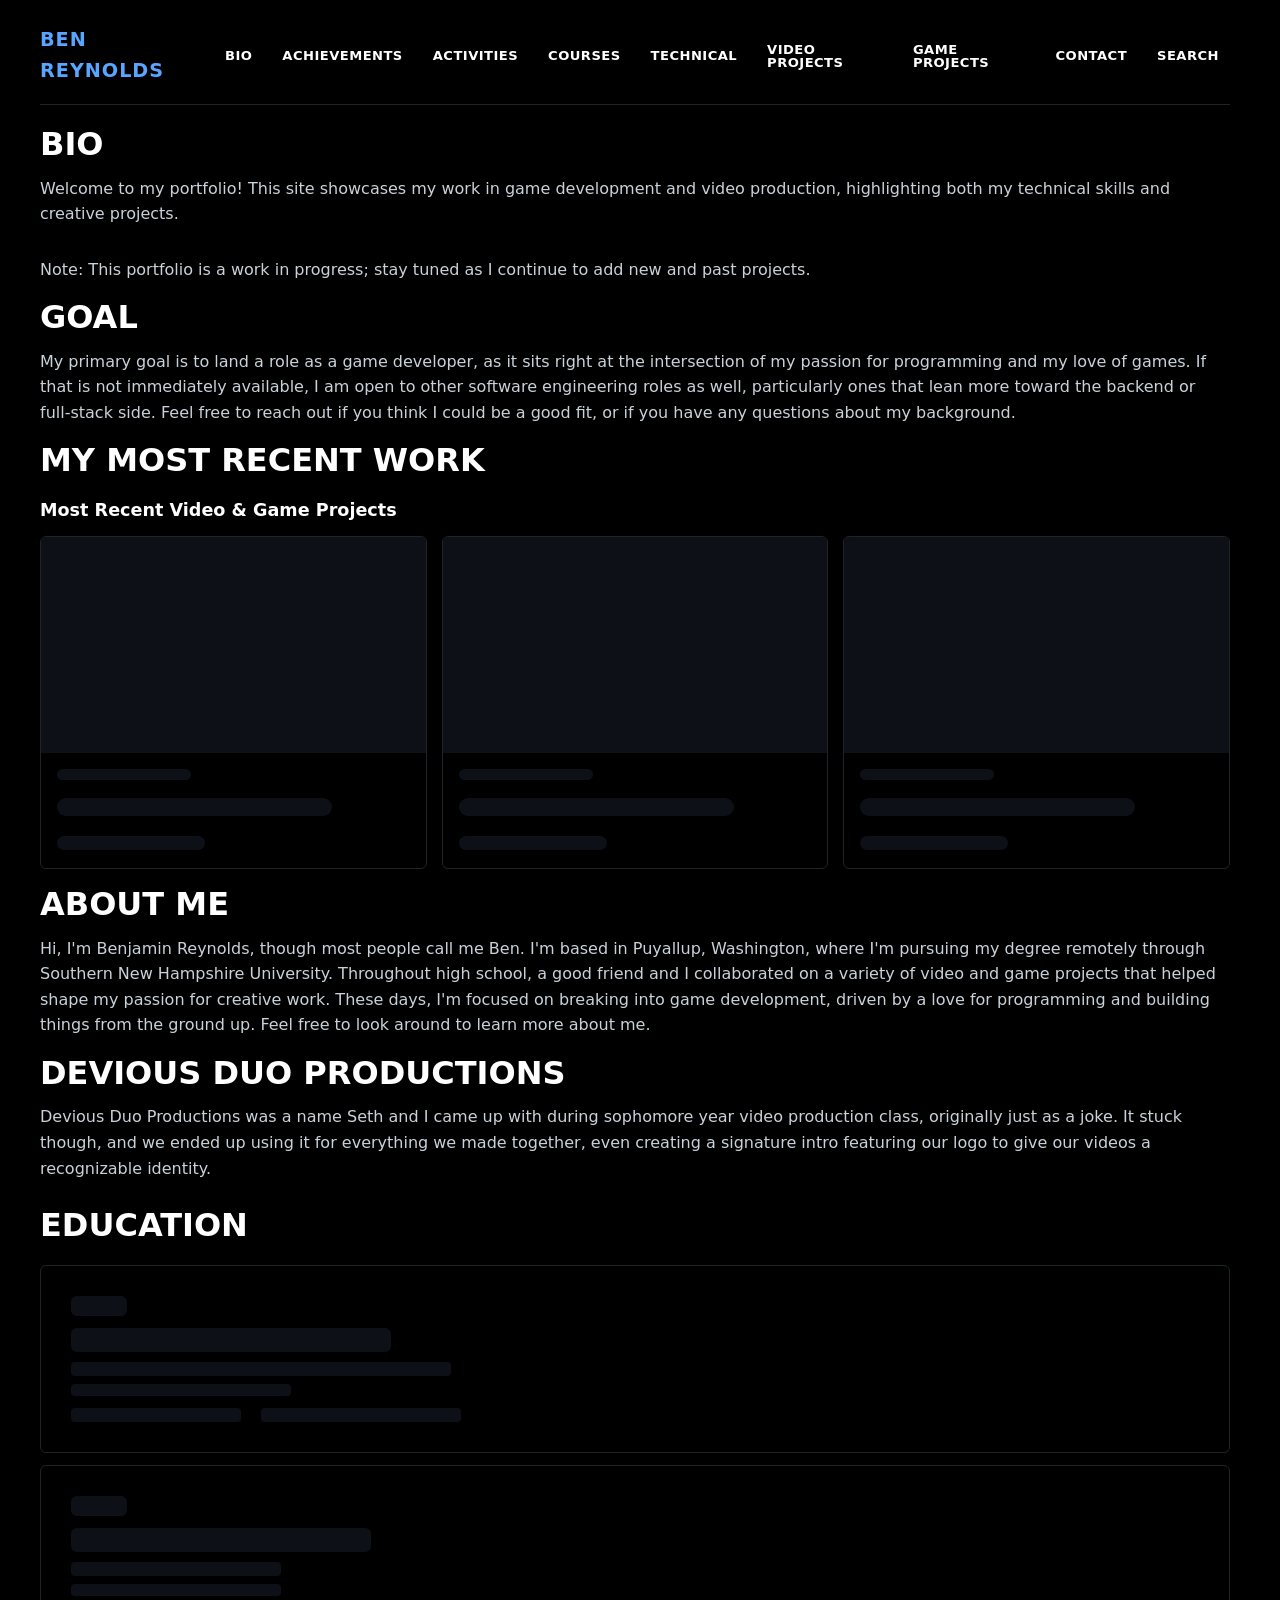
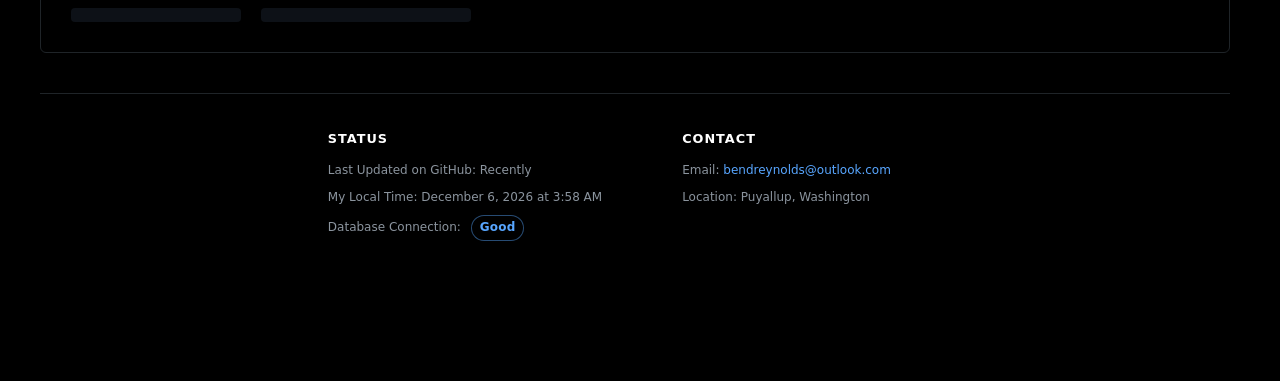
==== index.html @ b5552f8b "Initial commit for devious-duo-productions" ====
<!DOCTYPE html>
<html lang="en">

<head>
    <meta charset="UTF-8">
    <meta name="viewport" content="width=device-width, initial-scale=1.0">
    <title>Benjamin Reynolds - Portfolio</title>
    <meta name="description" content="Benjamin Reynolds - Game Developer & Technical Artist Portfolio showcasing games, videos, technical projects, and achievements.">
    <meta property="og:title" content="Benjamin Reynolds - Portfolio">
    <meta property="og:description" content="Game Developer & Technical Artist Portfolio showcasing games, videos, technical projects, and achievements.">
    <meta property="og:type" content="website">
    <meta name="twitter:card" content="summary_large_image">
    <link rel="icon" type="image/svg+xml" href="favicon.svg">
    <link rel="dns-prefetch" href="https://docs.google.com">
    <link rel="dns-prefetch" href="https://api.github.com">
    <link rel="preconnect" href="https://docs.google.com">
    <link rel="preconnect" href="https://api.github.com">
    <link rel="preconnect" href="https://drive.google.com">
    <link rel="preconnect" href="https://i.ytimg.com">
    <link rel="stylesheet" href="css/combined.min.css">
    <script type="application/ld+json">
    {
        "@context": "https://schema.org",
        "@type": "Person",
        "name": "Benjamin Reynolds",
        "alternateName": "Ben Reynolds",
        "jobTitle": "Game Developer & Technical Artist",
        "url": "https://warning676.github.io/resume/",
        "sameAs": []
    }
    </script>
</head>

<body>
    <header id="shared-header"></header>

    <div id="global-search-modal" class="search-modal">
        <div class="search-modal-content">
            <div class="search-header">
                <div class="search-container">
                    <input type="text" id="global-search-input" class="custom-input" placeholder="Search projects, skills, achievements, activities, courses..." autofocus>
                    <button id="global-search-clear" class="input-clear-button close-button" aria-label="Clear search">
                        <svg xmlns="http://www.w3.org/2000/svg" width="18" height="18" viewBox="0 0 24 24" fill="none" stroke="currentColor" stroke-width="2" stroke-linecap="round" stroke-linejoin="round" class="lucide lucide-x"><path d="M18 6 6 18"/><path d="m6 6 12 12"/></svg>
                    </button>
                </div>
                <button class="search-close-btn">&times;</button>
            </div>
            <div class="search-type-filters" role="group" aria-label="Include in results">
                <span class="search-type-filters-label">INCLUDE:</span>
                <label class="search-type-filter-item">
                    <input type="checkbox" class="global-search-type-filter" value="all" checked>
                    <span class="search-type-filter-text">All</span>
                </label>
                <label class="search-type-filter-item">
                    <input type="checkbox" class="global-search-type-filter" value="achievement" checked>
                    <span class="search-type-filter-text">Achievements</span>
                </label>
                <label class="search-type-filter-item">
                    <input type="checkbox" class="global-search-type-filter" value="activity" checked>
                    <span class="search-type-filter-text">Activities</span>
                </label>
                <label class="search-type-filter-item">
                    <input type="checkbox" class="global-search-type-filter" value="skill" checked>
                    <span class="search-type-filter-text">Skills</span>
                </label>
                <label class="search-type-filter-item">
                    <input type="checkbox" class="global-search-type-filter" value="course" checked>
                    <span class="search-type-filter-text">Courses</span>
                </label>
                <label class="search-type-filter-item">
                    <input type="checkbox" class="global-search-type-filter" value="project" checked>
                    <span class="search-type-filter-text">Projects</span>
                </label>
                <label class="search-type-filter-item">
                    <input type="checkbox" class="global-search-type-filter" value="video" checked>
                    <span class="search-type-filter-text">Videos</span>
                </label>
                <label class="search-type-filter-item">
                    <input type="checkbox" class="global-search-type-filter" value="game" checked>
                    <span class="search-type-filter-text">Games</span>
                </label>
            </div>
            <div id="search-results" class="search-results"></div>
        </div>
    </div>

    <main id="page-root"></main>

    <footer id="shared-footer" class="page-footer"></footer>

    <script src="js/bundle.min.js" defer></script>
</body>

</html>
---- css/combined.min.css ----
*{box-sizing:border-box}html{overflow-y:scroll;scrollbar-gutter:stable;scrollbar-width:thin;scrollbar-color:#30363d transparent}body.scroll-lock,html.scroll-lock{overflow:hidden!important}html::-webkit-scrollbar{width:10px}html::-webkit-scrollbar-track{background:0 0}html::-webkit-scrollbar-thumb{background-color:#30363d;border-radius:10px;border:2px solid #000}html::-webkit-scrollbar-thumb:hover{background-color:#484f58}body{--footer-buffer:40px;font-family:-apple-system,system-ui,sans-serif;max-width:1500px;margin:0 auto;padding:15px 40px calc(60px + var(--footer-buffer)) 40px;line-height:1.6;color:#e1e4e8;background-color:#000;min-height:100vh;display:flex;flex-direction:column}main#page-root{flex:1 0 auto;min-height:60vh;padding-top:20px}@media (max-width:768px){body{padding:15px 20px calc(80px + var(--footer-buffer)) 20px}}h1,h2{margin-top:0;margin-bottom:0;color:#fff}p{margin-top:0;margin-bottom:8px}hr{margin:15px 0!important}header[data-include="html/nav.html"],header[data-include="nav.html"]{position:relative;top:0;background-color:#000;z-index:1000;border-bottom:1px solid #1f2428;margin-bottom:20px;min-height:60px;padding-bottom:8px}header{position:relative;top:0;background-color:#000;z-index:1000;border-bottom:1px solid #1f2428;padding-bottom:8px}body.modal-open>header{z-index:0}nav{display:flex;justify-content:space-between;align-items:center;padding:10px 0}.nav-container{display:flex;justify-content:space-between;align-items:center;padding:10px 0;max-width:1500px;margin:0 auto;width:100%}.nav-brand{font-weight:800;font-size:1.2rem;color:#58a6ff;letter-spacing:1px;text-transform:uppercase}.nav-links{display:flex;gap:8px;position:static;align-items:center;margin-left:auto}.nav-links a{color:#fff;font-weight:700;font-family:inherit;line-height:1;text-decoration:none;font-size:.82rem;text-transform:uppercase;letter-spacing:.45px;border:1px solid transparent;border-radius:6px;padding:7px 10px;background:0 0;cursor:pointer;margin-right:0;appearance:none;display:inline-flex;align-items:center;transform-origin:center;transition:color .2s ease,border-color .2s ease,background-color .2s ease,transform .24s cubic-bezier(0, 0, .2, 1)}.search-trigger-btn{color:#fff;font-weight:700;font-family:inherit;line-height:1;text-decoration:none;font-size:.82rem;text-transform:uppercase;letter-spacing:.45px;border:1px solid transparent;border-radius:6px;padding:7px 10px;background:0 0;cursor:pointer;margin-right:0;appearance:none;display:inline-flex;align-items:center;transform-origin:center;transition:color .2s ease,border-color .2s ease,background-color .2s ease,transform .24s cubic-bezier(0, 0, .2, 1)}.nav-links a:hover,.search-trigger-btn:hover{color:#fff;border-color:#58a6ff;background-color:#161b22}.nav-links a.active{color:#fff;border-color:transparent;background-color:transparent}.nav-links a.active:hover{color:#fff;border-color:#58a6ff;background-color:#161b22}.nav-links a:active,.search-trigger-btn:active{border-color:#58a6ff;background-color:#161b22;transform:scale(.97)}@media (max-width:900px){.nav-container{display:flex;flex-direction:column;gap:12px;align-items:center;padding:12px 0}.nav-brand{justify-self:center;text-align:center}.nav-links{position:static;left:auto;transform:none;gap:8px;flex-wrap:wrap;justify-content:center}.nav-links a,.search-trigger-btn{font-size:.78rem;padding:6px 9px}}footer.page-footer,footer[data-include="footer.html"],footer[data-include="html/footer.html"]{width:100%;flex-shrink:0;background-color:#000;border-top:1px solid #1f2428;color:#8b949e;font-size:.75rem;display:flex;align-items:center;justify-content:center;margin-top:40px;padding:35px 0 40px}@media (max-width:600px){footer.page-footer,footer[data-include="footer.html"],footer[data-include="html/footer.html"]{font-size:.65rem;padding:40px 15px 30px}}@media (max-width:400px){footer.page-footer,footer[data-include="footer.html"],footer[data-include="html/footer.html"]{font-size:.55rem}}.page-footer p{margin:0;max-width:950px}.connection-status{display:inline-block;margin-left:6px;padding:2px 8px;border-radius:999px}.connection-status{border:1px solid #30363d;color:#c9d1d9;background:#000;font-weight:700;letter-spacing:.2px}.connection-status.fast{color:#3fb950;border-color:rgba(63,185,80,.45)}.connection-status.good{color:#58a6ff;border-color:rgba(88,166,255,.45)}.connection-status.offline,.connection-status.poor{color:#ff7b72;border-color:rgba(255,123,114,.5)}.skeleton-element{display:block;box-sizing:border-box;animation:skeleton-pulse 1.5s infinite ease-in-out;background-color:#0d1117}#no-results{padding:60px 20px;text-align:center;color:#8b949e;width:100%;display:none}.no-results-portfolio{padding:16px 20px 14px}#no-results.no-results-portfolio+.portfolio-grid{margin-top:0}.no-results-content h3{color:#fff;margin-bottom:5px}.software-tag{color:#58a6ff;font-weight:800;display:inline-block;font-size:.85rem;text-transform:uppercase;letter-spacing:.5px;border:none!important}#modal-tools{display:flex;flex-direction:column;gap:10px;margin-top:5px;align-items:flex-start}#modal-tools .software-tag{display:inline-flex;align-items:center;background:0 0;border:1px solid #30363d!important;padding:8px 13px;border-radius:6px;font-size:.85rem;font-weight:700;color:#e1e4e8;min-height:34px;margin-bottom:0;transform-origin:center;transition:transform .24s cubic-bezier(0, 0, .2, 1),background-color .2s ease,border-color .2s ease;white-space:normal;word-wrap:break-word;line-height:1.4}#modal-tools .grid-certified-badge{margin-left:7px;margin-right:0}.certified-label{background-color:rgba(63,185,80,.15);color:#3fb950;border:1px solid rgba(63,185,80,.3);padding:2px 6px;border-radius:4px;font-size:.6rem;font-weight:800;margin-left:8px;vertical-align:middle;letter-spacing:.5px}.cert-badge{display:inline-flex;align-items:center;gap:8px;background-color:rgba(63,185,80,.1);border:1px solid rgba(63,185,80,.3);padding:6px 12px;border-radius:6px;margin-top:8px}.grid-certified-badge{background-color:rgba(63,185,80,.1);color:#3fb950;border:1px solid rgba(63,185,80,.3);font-size:.55rem;padding:1px 4px;border-radius:3px;margin-left:8px;font-weight:800;vertical-align:middle;display:inline-block;letter-spacing:.5px;cursor:help}#modal-skill-cert-name,#sec-modal-skill-cert-name{color:#3fb950!important;font-weight:700;font-size:.9rem}.clickable-tool{cursor:pointer!important;transition:all .2s ease}#modal-tools .clickable-tool:hover{background:#30363d!important;border-color:#58a6ff!important;color:#fff!important}#modal-tools .clickable-tool:active{border-color:#58a6ff!important;transform:scale(.955)}.grid-structure{display:grid;grid-template-columns:40px 1fr 180px 120px;gap:15px;align-items:center;width:100%;box-sizing:border-box}@media (max-width:768px){.grid-structure{grid-template-columns:35px 1fr 140px;gap:10px}.grid-header span:last-child,.grid-structure .skill-item span:last-child{display:none}}@media (max-width:480px){.grid-structure{grid-template-columns:30px 1fr}.grid-header span:nth-child(2),.grid-structure .skill-item .level{display:none}}.grid-header{padding:0 15px 5px 15px;font-size:.65rem;font-weight:700;color:#8b949e;border-bottom:1px solid #30363d;margin-top:20px;margin-bottom:10px}.grid-header span:first-child{grid-column:1/span 2}.skill-item{padding:10px 12px;border-bottom:1px solid #161b22;cursor:pointer;height:auto;transition:background-color .2s ease}.skill-item:hover{background-color:#0d1117}.skill-icon-wrap{width:28px;height:28px;position:relative;display:inline-block}.skill-icon-skeleton{position:absolute;inset:0;border-radius:4px}.skill-icon{width:28px;height:28px;object-fit:contain;position:relative;display:block}.skill-meta{display:flex;flex-direction:column;gap:3px;overflow:hidden}.skill-name{color:#e1e4e8;font-weight:600}.type-badge{color:#8b949e;font-size:.75rem;text-transform:uppercase;letter-spacing:.6px}.proficiency-badge{display:inline-block;justify-self:start;padding:2px 8px;border-radius:4px;font-size:.65rem;font-weight:700;letter-spacing:.5px;text-transform:uppercase;border:1px solid transparent;line-height:1.2}.proficiency-beginner{background-color:rgba(63,185,80,.12);border-color:rgba(63,185,80,.35);color:#3fb950}.proficiency-intermediate{background-color:rgba(210,153,34,.12);border-color:rgba(210,153,34,.35);color:#d29922}.proficiency-advanced{background-color:rgba(248,81,73,.12);border-color:rgba(248,81,73,.35);color:#f85149}.proficiency-unknown{background-color:rgba(139,148,158,.12);border-color:rgba(139,148,158,.35);color:#8b949e}.tool-icon-wrap{width:14px;height:14px;min-width:14px;min-height:14px;max-width:14px;max-height:14px;position:relative;display:inline-block;margin-right:6px;vertical-align:middle;flex-shrink:0}.tool-icon-skeleton{position:absolute;inset:0;border-radius:3px}.tool-icon{width:14px;height:14px;max-width:14px;max-height:14px;object-fit:contain;position:relative;display:block;flex-shrink:0}.achievement-card{background:#0d1117;border:1px solid #30363d;padding:30px;border-radius:6px;margin-top:20px;transition:border-color .3s ease;touch-action:manipulation}.achievement-info h3{margin:15px 0 5px 0;color:#fff;font-size:1.4rem}.achievement-card p,.achievement-info p{color:#c9d1d9;font-size:1rem;margin-top:0;margin-bottom:4px}#page-root #education>h2,#page-root .bio-section h2,#page-root>h2,.page-intro h1,.page-intro h2{font-size:2rem;font-weight:700;line-height:1.2;color:#fff;margin-top:0;margin-bottom:12px}.page-intro.section-intro p{margin-bottom:0}.page-intro.section-intro+.achievement-card{margin-top:0}.page-intro.section-intro+div[data-fragment=controls]{margin-top:0}.achievements-section-intro{border-bottom:none;margin-top:25px;margin-bottom:0}.achievements-section-intro--film{margin-bottom:16px}.achievements-section-intro--film+.achievement-card{margin-top:12px}.achievements-section-intro--certs{margin-bottom:20px}.achievements-section-intro--certs+div[data-fragment=controls]{margin-top:0}#page-root>.page-intro{display:block}.bio-section p,.page-intro p{margin-top:0;margin-bottom:4px;max-width:none;line-height:1.6;color:#c9d1d9}.school-tag-skeleton{display:inline-block;width:72px;height:20px;border-radius:6px}.school-name-skeleton{display:block;width:320px;max-width:85%;height:28px;border-radius:6px}.school-gpa-skeleton{display:block;width:180px;height:16px;border-radius:4px}#honor-roll-items,#presidents-list-items{min-height:24px;margin-left:12px;color:#e1e4e8;font-size:.9rem;display:flex;flex-flow:row wrap;align-items:center;gap:8px 10px}#nominations-items{min-height:24px}.achievement-snhu-section{margin-bottom:14px}.achievement-snhu-section-title{color:#fff;font-size:.9rem;margin:0 0 10px;border-left:2px solid #58a6ff;padding-left:10px}.achievement-info p.achievement-snhu-list-intro{margin:0 0 10px 12px;color:#b1bac4;font-size:.88rem;line-height:1.55;max-width:52rem}.achievement-inline-item{display:flex;flex-direction:column;gap:4px}.inline-action-button{display:inline-flex;align-items:center;gap:8px;width:fit-content;color:#e1e4e8;border:1px solid #30363d;background:0 0;text-decoration:none;font-size:.85rem;font-weight:700;line-height:1;border-radius:6px;padding:8px 13px;transform-origin:center;transition:transform .24s cubic-bezier(0, 0, .2, 1),background-color .2s ease,color .2s ease,border-color .2s ease}.inline-action-button svg{transition:transform .24s cubic-bezier(0, 0, .2, 1);flex-shrink:0}.inline-action-button:hover{background-color:#30363d;border-color:#58a6ff;color:#fff}.inline-action-button:active{transform:scale(.97)}.inline-action-button[aria-disabled=true]{gap:0;user-select:text;-webkit-user-select:text;-ms-user-select:text}.inline-action-button[aria-disabled=true]::after{width:0;height:0;background-image:none;opacity:0;transition:none}.inline-action-button[aria-disabled=true]:hover{background-color:transparent;border-color:#30363d;color:#e1e4e8;transform:none}.inline-action-button[aria-disabled=true]:hover::after{width:0;height:0;background-image:none;opacity:0;transform:none}.inline-action-button[aria-disabled=true]:active{transform:none}.inline-action-button[aria-disabled=true]:focus,.inline-action-button[aria-disabled=true]:focus-visible{outline:0;box-shadow:none}.inline-action-button:hover{background-color:#30363d;border-color:#58a6ff;color:#fff}.inline-action-button:hover svg{transform:translateX(2px)}.inline-action-button:active{border-color:#58a6ff;transform:scale(.955)}.achievement-info p.achievement-festival-intro{margin-bottom:0}#festival-awards-container{margin-top:24px;min-height:0}.festival-award-card .card-content{flex-direction:column;align-items:stretch;padding-bottom:16px}.festival-award-card .card-info{align-items:stretch;width:100%;max-width:100%}.festival-award-card .festival-award-list{margin:0;padding:0;list-style:none;display:flex;flex-direction:column;gap:14px;width:100%;max-width:100%;box-sizing:border-box}.festival-award-card .festival-award-line{display:flex;align-items:flex-start;gap:12px;width:100%;box-sizing:border-box}.festival-award-card .festival-award-line-body{flex:1 1 0;min-width:0}.festival-award-card .festival-award-prize,.film-award-name{display:block;font-size:.68rem;font-weight:600;color:#e3b341;text-transform:uppercase;letter-spacing:.04em;line-height:1.3}.modal-award-item{margin-bottom:12px}.modal-award-item:last-child{margin-bottom:0}.modal-award-row{display:flex;align-items:flex-start;gap:12px;width:100%}.modal-award-row .film-award-name{flex:1 1 0;min-width:0;text-align:left;font-size:.88rem;line-height:1.38}.modal-award-date{flex:0 0 auto;margin-left:auto;font-size:.72rem;color:#8b949e;text-align:right;line-height:1.35;padding-top:1px}.modal-award-loc{margin-top:5px;display:flex;flex-direction:column;gap:2px}.modal-award-loc-festival{font-size:.75rem;color:#8b949e;line-height:1.4}.modal-award-loc-school{font-size:.68rem;color:#6e7681;line-height:1.35}.card-awards-stack{margin-left:auto}.portfolio-card .card-awards-row{display:inline-flex;flex-direction:row;align-items:center;gap:8px;cursor:inherit}.portfolio-card .card-awards-icon{display:inline-flex;align-items:center;justify-content:center;flex-shrink:0;color:#e3b341;line-height:0}.portfolio-card .card-awards-icon .lucide-trophy{display:block}.portfolio-card .card-awards-label{font-size:.68rem;font-weight:600;color:#e3b341;text-transform:uppercase;letter-spacing:.06em;line-height:1.2;white-space:nowrap}.festival-award-card .festival-award-date{flex:0 0 auto;margin-left:auto;text-align:right;font-size:.68rem;color:#6e7681;padding-top:1px;line-height:1.35}.portfolio-grid{display:grid!important;grid-template-columns:repeat(3,1fr)!important;gap:15px;width:100%;visibility:visible;align-items:start;align-content:start;grid-auto-rows:auto}.portfolio-card{background:#000;border:1px solid #1f2428;border-radius:6px;overflow:hidden;cursor:pointer;display:flex;flex-direction:column;height:auto;min-height:0;align-self:stretch;width:100%;transition:all .2s ease;touch-action:manipulation}.portfolio-card:hover{background-color:#0d1117;border-color:#58a6ff}.card-thumb{width:100%;aspect-ratio:16/9;flex-shrink:0;background-color:#161b22;overflow:hidden;display:flex;align-items:center;justify-content:center;position:relative}.card-thumb img{width:100%;height:100%;object-fit:cover}.card-content{flex:0 1 auto;padding:16px 16px 18px;display:flex;justify-content:space-between;align-items:flex-start;gap:12px;min-height:0}.card-info{flex:1;min-width:0;display:flex;flex-direction:column;align-items:flex-start;gap:10px}.card-awards{flex-shrink:0;display:flex;align-items:flex-start;justify-content:flex-end;padding-top:2px}.card-content h3{margin:0;color:#fff;font-size:.92rem;font-weight:600;line-height:1.32;overflow-wrap:anywhere;word-break:break-word}.card-meta-date{margin:0;padding:0;color:#c9d1d9;font-size:.72rem;line-height:1.35;letter-spacing:.06em;text-transform:uppercase;font-weight:600;overflow-wrap:anywhere}.card-info .type-badge{display:inline-block;margin:0;align-self:flex-start}@media (max-width:600px){.portfolio-grid{grid-template-columns:repeat(2,1fr)!important}@media (max-width:480px){.portfolio-grid{grid-template-columns:1fr!important}}}.controls{margin-top:25px;display:flex;flex-wrap:wrap;align-items:center;justify-content:space-between;gap:16px;margin-bottom:0;padding:0}.controls.controls-skills{padding:0;flex-direction:row;flex-wrap:wrap;align-items:center;justify-content:space-between;gap:16px;margin-bottom:14px}.controls-skills-row{display:flex;flex-wrap:wrap;align-items:center;justify-content:space-between;gap:16px;flex:1 1 auto;min-width:0}.controls-skills-row .search-box{flex:0 1 350px;max-width:350px;margin-right:auto}.skills-filter-results-row{display:flex;justify-content:space-between;align-items:center;gap:16px;width:100%;margin:0 0 12px;padding:0;box-sizing:border-box}.skills-filter-results-row>.page-search-status{margin:0;flex:1 1 auto;min-width:0;text-align:left}.skills-filter-results-row .filter-results-count{flex:0 1 auto;width:auto;max-width:100%;margin:0;text-align:right;align-self:auto}.portfolio-filter-results-row{display:flex;justify-content:space-between;align-items:center;gap:16px;width:100%;margin:0 0 12px;padding:0;box-sizing:border-box}.portfolio-filter-results-row>.page-search-status{margin:0;flex:1 1 auto;min-width:0;text-align:left}.portfolio-filter-results-row .filter-results-count{flex:0 1 auto;width:auto;max-width:100%;margin:0;text-align:right;align-self:auto}.controls:not(.controls-skills){justify-content:flex-start;align-items:center;gap:16px 20px;margin-bottom:14px}.controls:not(.controls-skills) .search-box{flex:1 1 260px;max-width:420px;margin-right:0;min-width:0}.controls:not(.controls-skills) .filter-controls{margin-left:auto;justify-content:flex-end}#courses-dashboard{margin-top:22px;display:flex;flex-direction:column;gap:12px;width:360px}.courses-dashboard .dashboard-item{display:flex;justify-content:space-between;align-items:center;padding:10px 15px;background:#000!important;border:1px solid #30363d;border-radius:6px;transition:border-color .2s ease}.courses-dashboard .dashboard-label,.gpa-label{color:#58a6ff;font-size:.8rem;font-weight:700;text-transform:uppercase;letter-spacing:.5px}.gpa-row{display:flex;align-items:center;gap:10px}.courses-dashboard .dashboard-value{font-size:1.1rem;font-weight:600;color:#fff}.courses-dashboard .dashboard-value .proficiency-badge{font-size:1.1rem;padding:2px 10px;border-radius:6px;line-height:1.25}.courses-dashboard .dashboard-value .gpa-perfect{color:#3fb950;text-shadow:0 0 8px rgba(63,185,80,.3)}.courses-dashboard .dashboard-value.standing-freshman{color:#e1e4e8}.courses-dashboard .dashboard-value.standing-sophomore{color:#d29922}.courses-dashboard .dashboard-value.standing-junior{color:#58a6ff}.courses-dashboard .dashboard-value.standing-senior{color:#3fb950}.courses-dashboard .dashboard-item--stacked{flex-direction:column;align-items:stretch;gap:12px;padding-top:2px}.courses-dashboard .dashboard-item-row{display:flex;justify-content:space-between;align-items:center}.courses-dashboard .dashboard-progress{background:#0d1117;border:1px solid #30363d;border-radius:999px;height:20px;overflow:hidden;position:relative}.courses-dashboard .dashboard-progress-fill{height:100%;background:linear-gradient(90deg,#58a6ff,#3ea8ff);width:0%;border-radius:999px;transition:width .8s cubic-bezier(.2, .8, .2, 1);will-change:width;box-shadow:0 0 12px rgba(88,166,255,.4)}.page-search-status{padding:0 5px;margin:6px 0 10px;font-size:.9rem;color:#8b949e;visibility:hidden;height:1.25em;line-height:1.25em;white-space:nowrap;overflow:hidden;text-overflow:ellipsis;text-align:left}.page-search-status.visible{visibility:visible}.page-search-status-inner{display:inline-flex;align-items:center;gap:10px;color:#c9d1d9}.page-search-spinner{width:14px;height:14px;border-radius:50%;border:2px solid rgba(88,166,255,.25);border-top-color:#58a6ff;animation:search-spin .8s linear infinite;flex-shrink:0}.search-box{flex:0 1 350px;max-width:350px;margin-right:auto}.search-container{position:relative;width:100%;max-width:none}.custom-input{width:100%;background:#000;background-image:url("data:image/svg+xml,%3Csvg xmlns='http://www.w3.org/2000/svg' width='24' height='24' viewBox='0 0 24 24' fill='none' stroke='%238b949e' stroke-width='2' stroke-linecap='round' stroke-linejoin='round'%3E%3Ccircle cx='11' cy='11' r='8'/%3E%3Cpath d='m21 21-4.3-4.3'/%3E%3C/svg%3E");background-repeat:no-repeat;background-position:11px center;background-size:14px 14px;border:1px solid #30363d;padding:7px 52px 7px 34px;border-radius:6px;color:#e1e4e8;font-size:.85rem;transition:all .2s ease;box-sizing:border-box;height:36px;line-height:36px}.custom-input:focus{border-color:#58a6ff;box-shadow:0 0 0 3px rgba(88,166,255,.1);outline:0}.filter-controls{display:flex;flex-wrap:wrap;gap:12px;align-items:center}.filter-group{display:flex;align-items:center;gap:10px;flex:0 0 auto}.filter-group label{font-size:.75rem;color:#8b949e;text-transform:uppercase;font-weight:800;letter-spacing:.5px}.filter-results-count{flex:0 1 auto;width:100%;max-width:350px;margin:0;margin-right:auto;padding:0;align-self:flex-start;font-size:.8rem;color:#8b949e;letter-spacing:.02em;line-height:1.35}.controls .filter-results-count{flex-basis:100%;width:100%;max-width:350px}.filter-group select:hover{border-color:#8b949e}.filter-group select:focus{outline:0;border-color:#58a6ff}.custom-select-container,.multi-select-container{position:relative;user-select:none}body.dropdown-scroll-lock,html.dropdown-scroll-lock{overflow:hidden!important;overscroll-behavior:none}.custom-select-trigger,.multi-select-trigger{background:#000;color:#e1e4e8;border:1px solid #30363d;padding:7px 12px;border-radius:6px;font-size:.85rem;cursor:pointer;transition:all .2s ease;min-width:130px;display:flex;justify-content:space-between;align-items:center;gap:8px;height:36px;box-sizing:border-box}.custom-select-trigger:hover,.multi-select-trigger:hover{border-color:#58a6ff}.custom-select-trigger::after,.multi-select-trigger::after{content:'';width:16px;height:16px;flex-shrink:0;background-repeat:no-repeat;background-position:center;transition:transform .16s cubic-bezier(0, 0, .2, 1);background-size:16px 16px;background-image:url("data:image/svg+xml,%3Csvg xmlns='http://www.w3.org/2000/svg' width='24' height='24' viewBox='0 0 24 24' fill='none' stroke='%238b949e' stroke-width='2' stroke-linecap='round' stroke-linejoin='round'%3E%3Cpath d='m6 9 6 6 6-6'/%3E%3C/svg%3E");transform-origin:50% 55%;transition:transform .22s cubic-bezier(0, 0, .2, 1)}.custom-select-container.open .custom-select-trigger::after,.multi-select-container.open .multi-select-trigger::after{transform:rotate(180deg)}.custom-select-dropdown,.multi-select-dropdown{position:absolute;top:100%;right:0;margin-top:5px;background:#000;border:1px solid #30363d;border-radius:6px;box-shadow:0 8px 24px rgba(0,0,0,.5);z-index:990;min-width:160px;max-height:420px;overflow:hidden;display:block;padding:0;opacity:0;visibility:hidden;pointer-events:none;transform:translateY(-6px);transition:opacity .14s ease,transform .14s ease,visibility 0s linear .14s}.custom-select-container.open .custom-select-dropdown,.multi-select-container.open .multi-select-dropdown{opacity:1;visibility:visible;pointer-events:auto;transform:translateY(0);transition:opacity .14s ease,transform .14s ease}.custom-select-item,.multi-select-item{padding:8px 12px;font-size:.85rem;color:#e1e4e8;cursor:pointer;display:flex;align-items:flex-start;gap:10px;transition:background .1s ease;opacity:0;transform:translateY(-4px)}.multi-select-item-label{font-weight:400;text-transform:none;letter-spacing:normal;line-height:1.45}.column-filter-value-row input[type=checkbox],.multi-select-item input[type=checkbox]{appearance:none;-webkit-appearance:none;width:16px;height:16px;min-width:16px;margin:0;border-radius:4px;border:1px solid #58a6ff;background:0 0;display:inline-flex;align-items:center;justify-content:center;cursor:pointer;position:relative;box-shadow:none;transition:background .12s ease,border-color .12s ease}.search-type-filter-item input[type=checkbox]{appearance:none;-webkit-appearance:none;width:16px;height:16px;min-width:16px;margin:0;border-radius:4px;border:1px solid #58a6ff;background:0 0;display:inline-flex;align-items:center;justify-content:center;cursor:pointer;position:relative;box-shadow:none}.column-filter-value-row input[type=checkbox]:checked,.multi-select-item input[type=checkbox]:checked,.search-type-filter-item input[type=checkbox]:checked{background:#58a6ff}.column-filter-value-row input[type=checkbox]::after,.multi-select-item input[type=checkbox]::after{content:'';width:9px;height:9px;opacity:0;transform:scale(.75);transition:opacity .12s ease,transform .12s ease;background:no-repeat center/contain url("data:image/svg+xml,%3Csvg xmlns='http://www.w3.org/2000/svg' width='10' height='10' viewBox='0 0 10 10' fill='none'%3E%3Cpath d='M2 5.25 4.1 7.35 8 2.9' stroke='white' stroke-width='1.7' stroke-linecap='round' stroke-linejoin='round'/%3E%3C/svg%3E")}.search-type-filter-item input[type=checkbox]::after{content:'';width:9px;height:9px;opacity:0;transform:scale(.75);background:no-repeat center/contain url("data:image/svg+xml,%3Csvg xmlns='http://www.w3.org/2000/svg' width='10' height='10' viewBox='0 0 10 10' fill='none'%3E%3Cpath d='M2 5.25 4.1 7.35 8 2.9' stroke='white' stroke-width='1.7' stroke-linecap='round' stroke-linejoin='round'/%3E%3C/svg%3E")}.column-filter-value-row input[type=checkbox]:checked::after,.multi-select-item input[type=checkbox]:checked::after,.search-type-filter-item input[type=checkbox]:checked::after{opacity:1;transform:scale(1)}.custom-select-container.skip-animation .custom-select-item,.multi-select-container.skip-animation .multi-select-item{animation:none!important;opacity:1!important;transform:translateY(0)!important}.custom-select-container.open .custom-select-item,.multi-select-container.open .multi-select-item{animation:dropdown-item-reveal .2s ease forwards}.custom-select-container[data-no-animate] .custom-select-item,.multi-select-container[data-no-animate] .multi-select-item{animation:none!important}.custom-select-container.open .custom-select-item:first-child,.multi-select-container.open .multi-select-item:first-child{animation-delay:20ms}.custom-select-container.open .custom-select-item:nth-child(2),.multi-select-container.open .multi-select-item:nth-child(2){animation-delay:40ms}.custom-select-container.open .custom-select-item:nth-child(3),.multi-select-container.open .multi-select-item:nth-child(3){animation-delay:60ms}.custom-select-container.open .custom-select-item:nth-child(4),.multi-select-container.open .multi-select-item:nth-child(4){animation-delay:80ms}.custom-select-container.open .custom-select-item:nth-child(5),.multi-select-container.open .multi-select-item:nth-child(5){animation-delay:.1s}.custom-select-container.open .custom-select-item:nth-child(6),.multi-select-container.open .multi-select-item:nth-child(6){animation-delay:.12s}.custom-select-container.open .custom-select-item:nth-child(n+7),.multi-select-container.open .multi-select-item:nth-child(n+7){animation-delay:.14s}.custom-select-dropdown>.custom-select-item:first-child,.multi-select-dropdown>.multi-select-item:first-child{border-top-left-radius:6px;border-top-right-radius:6px}.custom-select-dropdown>.custom-select-item:last-child,.multi-select-dropdown>.multi-select-item:last-child{border-bottom-left-radius:6px;border-bottom-right-radius:6px}@keyframes dropdown-item-reveal{from{opacity:0;transform:translateY(-4px);filter:blur(6px)}to{opacity:1;transform:translateY(0);filter:blur(0)}}.custom-select-item:hover,.multi-select-item:hover{background:#1f2428}.custom-select-item.selected{color:#58a6ff;background:rgba(88,166,255,.05)}@media (max-width:600px){.controls{grid-template-columns:1fr}.filter-controls{flex-direction:column;width:100%}}#media-container{position:relative;width:100%;aspect-ratio:16/9;flex:1 1 0;min-height:0;max-height:min(48vh,460px);background:#000;border-radius:4px;overflow:hidden;transition:flex .35s ease}#big-image-view,#modal-video{position:absolute;top:0;left:0;width:100%;height:100%;object-fit:contain}#media-container>*{position:absolute;inset:0}.media-skeleton{position:absolute;top:0;left:0;width:100%;height:100%;border-radius:4px;background-color:#0d1117;animation:skeleton-pulse 1.5s infinite ease-in-out}.gallery-toggle-row{display:flex;justify-content:center;margin:6px 0 6px 0;order:1}.gallery-toggle{--gallery-arrow-rotate:0deg;display:inline-flex;align-items:center;justify-content:center;background:#000;color:#e1e4e8;border:1px solid #30363d;border-radius:6px;width:56px;height:20px;margin:0;cursor:pointer;transition:background .2s ease,color .2s ease,border-color .2s ease}.gallery-toggle:hover{border-color:#58a6ff}.gallery-toggle::after{content:'';width:14px;height:14px;flex-shrink:0;background-repeat:no-repeat;background-position:center;background-size:14px 14px;background-image:url("data:image/svg+xml,%3Csvg xmlns='http://www.w3.org/2000/svg' width='24' height='24' viewBox='0 0 24 24' fill='none' stroke='%238b949e' stroke-width='2' stroke-linecap='round' stroke-linejoin='round'%3E%3Cpath d='m6 9 6 6 6-6'/%3E%3C/svg%3E");transform-origin:50% 55%;transform:rotate(var(--gallery-arrow-rotate));transition:transform .25s ease}.gallery-toggle[aria-expanded=false]{--gallery-arrow-rotate:180deg}.gallery-stack{display:flex;flex-direction:column;gap:6px;margin-top:auto;padding-top:10px;padding-bottom:6px;min-height:0;flex-shrink:0;overflow:hidden;max-width:100%;width:100%}.gallery-container-wrapper{display:flex;align-items:stretch;--gallery-item-height:80px;--gallery-control-radius:6px;background:#000;border:1px solid #30363d;border-radius:var(--gallery-control-radius);margin:0;overflow:hidden;width:100%;max-height:clamp(88px,17vh,140px);opacity:1;transform:translateY(0);transition:max-height .35s ease,opacity .25s ease,transform .35s ease,margin .25s ease;order:2;box-sizing:border-box}@media (max-height:900px){#media-container{max-height:min(42vh,360px)}.gallery-container-wrapper{max-height:clamp(82px,15vh,122px);--gallery-item-height:70px}.gallery-skeleton,.screenshot-gallery img,.video-thumb-btn{flex-basis:120px;height:70px}}@media (max-height:780px){#media-container{max-height:min(34vh,280px)}.gallery-container-wrapper{max-height:clamp(66px,11vh,92px);--gallery-item-height:46px}.gallery-skeleton,.screenshot-gallery img,.video-thumb-btn{flex-basis:82px;height:46px}.gallery-nav-btn{width:30px}.modal:not(.modal-skill):not(.gallery-collapsed) #media-container{max-height:min(24vh,180px);flex:0 0 auto}.modal:not(.modal-skill) .modal-media-pane{padding:14px;overflow-y:hidden}.modal:not(.modal-skill) .gallery-stack{margin-top:auto;padding-top:6px;gap:4px;padding-bottom:2px}.modal:not(.modal-skill) .screenshot-gallery{padding:6px;gap:8px}.video-overlay{gap:2px}.video-play-icon{font-size:1rem}.video-label{font-size:.52rem;letter-spacing:.6px}}@media (max-height:680px){.modal:not(.modal-skill) .modal-media-pane{padding:10px}.modal:not(.modal-skill):not(.gallery-collapsed) #media-container{max-height:min(20vh,140px)}.modal:not(.modal-skill) .gallery-container-wrapper{max-height:clamp(56px,9vh,76px);--gallery-item-height:36px}.modal:not(.modal-skill) .gallery-skeleton,.modal:not(.modal-skill) .screenshot-gallery img,.modal:not(.modal-skill) .video-thumb-btn{flex-basis:66px;height:36px}.modal:not(.modal-skill) .gallery-nav-btn{width:24px}.modal:not(.modal-skill) .video-play-icon{font-size:.85rem}.modal:not(.modal-skill) .video-label{font-size:.45rem;letter-spacing:.35px}}.input-clear-button.close-button::before{display:none}.screenshot-gallery{flex:1;display:flex;align-items:center;gap:12px;overflow-x:auto;overflow-y:hidden;padding:10px;transition:opacity .25s ease,padding .25s ease;scrollbar-width:none;-ms-overflow-style:none;cursor:grab}@media (max-height:1300px){#media-container{max-height:min(40vh,340px)}.gallery-container-wrapper{max-height:clamp(84px,14vh,118px);--gallery-item-height:68px}.gallery-skeleton,.screenshot-gallery img,.video-thumb-btn{flex-basis:118px;height:68px}}.modal.gallery-collapsed .gallery-container-wrapper{max-height:0;opacity:0;margin:0;transform:translateY(15px);pointer-events:none}.modal.gallery-collapsed .screenshot-gallery{opacity:0;padding-top:0;padding-bottom:0;pointer-events:none}.screenshot-gallery::-webkit-scrollbar{display:none}.screenshot-gallery:active{cursor:grabbing}.gallery-nav-btn{background:rgba(0,0,0,.5);color:#e1e4e8;border:none;height:auto;width:55px;cursor:pointer;display:flex;align-items:center;justify-content:center;font-size:0;transition:background .2s ease,color .2s ease;flex-shrink:0;z-index:10;overflow:hidden;outline:0;align-self:stretch;border-radius:0}.gallery-nav-btn::before{content:'';width:24px;height:24px;flex-shrink:0;background-repeat:no-repeat;background-position:center;background-size:24px 24px;transition:transform .16s cubic-bezier(0, 0, .2, 1)}.gallery-nav-btn.prev:hover::before{transform:translateX(-1px)}.gallery-nav-btn.next:hover::before{transform:translateX(1px)}.icon-hover-effect-prev::before{transform:translateX(-3px)}.icon-hover-effect-next::before{transform:translateX(3px)}.gallery-nav-btn.prev::before{background-image:url("data:image/svg+xml,%3Csvg xmlns='http://www.w3.org/2000/svg' width='24' height='24' viewBox='0 0 24 24' fill='none' stroke='%23e1e4e8' stroke-width='2' stroke-linecap='round' stroke-linejoin='round'%3E%3Cpath d='m15 18-6-6 6-6'/%3E%3C/svg%3E")}.gallery-nav-btn.next::before{background-image:url("data:image/svg+xml,%3Csvg xmlns='http://www.w3.org/2000/svg' width='24' height='24' viewBox='0 0 24 24' fill='none' stroke='%23e1e4e8' stroke-width='2' stroke-linecap='round' stroke-linejoin='round'%3E%3Cpath d='m9 18 6-6-6-6'/%3E%3C/svg%3E")}.gallery-nav-btn.prev{border-right:1px solid #30363d;border-top-left-radius:var(--gallery-control-radius);border-bottom-left-radius:var(--gallery-control-radius)}.gallery-nav-btn.next{border-left:1px solid #30363d;border-top-right-radius:var(--gallery-control-radius);border-bottom-right-radius:var(--gallery-control-radius)}.gallery-nav-btn:hover{background-color:#30363d;color:#e1e4e8}.screenshot-gallery img,.video-thumb-btn{flex:0 0 140px;height:80px;object-fit:cover;border-radius:4px;border:2px solid transparent;opacity:.5;transition:all .2s ease;cursor:pointer}.screenshot-gallery img.selected,.video-thumb-btn.selected{border-color:#fff!important;opacity:1;transform:scale(1.02)}.screenshot-gallery img:hover,.video-thumb-btn:hover{opacity:.8}.video-thumb-btn{background:#000;position:relative;padding:0;overflow:hidden;border:2px solid transparent;display:block}.video-thumb-btn img{width:100%;height:100%;object-fit:cover;opacity:.6}.video-overlay{position:absolute;top:0;left:0;right:0;bottom:0;display:flex;flex-direction:column;align-items:center;justify-content:center;gap:4px;background:rgba(0,0,0,.3);z-index:2;pointer-events:none}.video-play-icon{font-size:1.4rem;color:#fff;text-shadow:0 0 10px rgba(0,0,0,.5)}.video-label{font-size:.65rem;font-weight:900;color:#fff;letter-spacing:1px;text-shadow:0 0 5px rgba(0,0,0,.8);line-height:1;white-space:nowrap;max-width:100%;overflow:hidden;text-overflow:ellipsis}.video-thumb-btn.selected .video-overlay{background:0 0}.video-thumb-btn.selected img{opacity:1}.gallery-skeleton{flex:0 0 140px;height:80px;background-color:#0d1117;border-radius:4px;animation:skeleton-pulse 1.5s infinite ease-in-out}@media (max-width:1400px){#media-container{max-height:200px;flex:0 0 auto}.gallery-container-wrapper{max-height:130px}.screenshot-gallery img,.video-thumb-btn{flex:0 0 130px;height:75px}.gallery-skeleton{flex:0 0 130px;height:75px}.gallery-nav-btn{width:42px;font-size:1.1rem}}@media (max-width:1200px){#media-container{max-height:160px;flex:0 0 auto}.gallery-container-wrapper{max-height:110px}.screenshot-gallery img,.video-thumb-btn{flex:0 0 110px;height:65px}.gallery-skeleton{flex:0 0 110px;height:65px}.gallery-nav-btn{width:38px;font-size:1rem}}@media (max-width:900px){#media-container{max-height:none;flex:1 1 0}}@media (max-width:750px){.screenshot-gallery img,.video-thumb-btn{flex:0 0 120px;height:70px}.gallery-skeleton{flex:0 0 120px;height:70px}.gallery-nav-btn{width:40px;font-size:1.1rem}.gallery-container-wrapper{max-height:120px}}@media (max-width:600px){.screenshot-gallery img,.video-thumb-btn{flex:0 0 110px;height:64px}.gallery-skeleton{flex:0 0 110px;height:64px}.gallery-nav-btn{width:35px;font-size:1rem}.gallery-container-wrapper{max-height:100px}}.modal{display:none;position:fixed;z-index:2000;left:0;top:0;width:100%;height:100%;background-color:rgba(0,0,0,.75);overflow-y:auto;padding:20px 0}.modal-content{background-color:#000;border:1px solid #30363d;width:85%;max-width:90%;border-radius:12px;position:relative;max-height:none;display:flex;flex-direction:column;overflow:hidden;box-sizing:border-box;padding-left:85px;padding-right:85px;margin:auto;transition:width .26s ease,max-width .26s ease,padding-left .26s ease,padding-right .26s ease}.modal-body-split{transition:opacity .2s ease,transform .2s ease}.modal-body-split.modal-transitioning-out{opacity:0;transform:translateX(-30px)}.modal-body-split.modal-transitioning-in{opacity:0;transform:translateX(30px)}.modal-content .modal-info-pane,.modal-content.no-side-padding .modal-info-pane{transition:opacity .2s ease,transform .2s ease}.modal-content .modal-info-pane.modal-transitioning-out,.modal-content.no-side-padding .modal-info-pane.modal-transitioning-out{opacity:0;transform:translateX(-30px)}.modal-content .modal-info-pane.modal-transitioning-in,.modal-content.no-side-padding .modal-info-pane.modal-transitioning-in{opacity:0;transform:translateX(30px)}.modal-content.no-side-padding{padding-left:20px;padding-right:20px;max-width:75%}.modal-skill .modal-content.no-side-padding{padding-left:20px;padding-right:20px}.modal-skill .modal-content{width:680px;max-width:90%;padding-left:74px;padding-right:74px}.modal-skill .modal-body-split{grid-template-columns:1fr}.modal-skill .modal-info-pane{max-width:none;padding:30px 0}#external-link-modal.external-link-modal{z-index:100500!important}.external-link-modal{align-items:center;justify-content:center;padding:20px}.external-link-modal-content{width:min(92vw,520px);max-width:520px;padding:24px 24px 20px 24px;border-radius:10px}.external-link-header{display:flex;justify-content:space-between;align-items:center;margin-bottom:0}.external-link-header h3{margin:0;color:#fff;font-size:1.2rem;font-weight:800;letter-spacing:.2px}.external-link-divider{border:0;border-top:1px solid #1f2428}.external-link-divider-top{margin:10px 0 12px 0}.external-link-divider-bottom{margin:12px 0 10px 0}.external-link-message{margin:0 0 8px 0;color:#c9d1d9;font-size:.95rem}.external-link-title{margin:0 0 6px 0;color:#e1e4e8;font-size:.9rem;line-height:1.35}.external-link-category{margin:0 0 6px 0;color:#e1e4e8;font-size:.9rem;line-height:1.35}.external-link-url{margin:0;color:#e1e4e8;font-size:.9rem;word-break:break-all;line-height:1.35}.external-link-actions{display:flex;justify-content:flex-end;gap:10px;margin-top:0}.external-link-btn{border:1px solid #30363d;background:0 0;color:#e1e4e8;border-radius:6px;padding:8px 16px;font-size:.85rem;font-weight:700;cursor:pointer;display:inline-flex;align-items:center;gap:8px;transform-origin:center;transition:transform .24s cubic-bezier(0, 0, .2, 1),background-color .2s ease,color .2s ease,border-color .2s ease}.external-link-btn:hover{background-color:#30363d;border-color:#58a6ff;color:#fff}.external-link-btn.primary{background:0 0;border-color:#30363d;color:#e1e4e8}.external-link-btn.primary:hover{background-color:#30363d;border-color:#58a6ff;color:#fff}.external-link-btn:active{border-color:#58a6ff;transform:scale(.955)}#external-link-continue::after{content:'';width:14px;height:14px;flex-shrink:0;background-repeat:no-repeat;background-position:center;background-size:14px 14px;background-image:url("data:image/svg+xml,%3Csvg xmlns='http://www.w3.org/2000/svg' width='24' height='24' viewBox='0 0 24 24' fill='none' stroke='%23e1e4e8' stroke-width='2' stroke-linecap='round' stroke-linejoin='round'%3E%3Cpath d='m9 18 6-6-6-6'/%3E%3C/svg%3E");transform:translateX(0);transition:transform .18s ease}#external-link-continue:hover::after{transform:translateX(1px)}.modal-nav-btn{position:absolute;top:0;bottom:0;width:55px;background:rgba(0,0,0,.5);border:none;color:#e1e4e8;font-size:0;cursor:pointer;display:flex;align-items:center;justify-content:center;z-index:10;overflow:hidden;outline:0;transition:background .2s ease,color .2s ease}.modal-nav-btn::before,.sec-modal-nav-btn::before{content:'';width:24px;height:24px;flex-shrink:0;background-repeat:no-repeat;background-position:center;background-size:24px 24px;transition:transform .16s cubic-bezier(0, 0, .2, 1)}.icon-hover-effect-prev::before,.modal-nav-btn.prev:hover::before,.sec-modal-nav-btn.prev:hover::before{transform:translateX(-1px)}.icon-hover-effect-next::before,.modal-nav-btn.next:hover::before,.sec-modal-nav-btn.next:hover::before{transform:translateX(1px)}.modal-nav-btn.prev::before,.sec-modal-nav-btn.prev::before{background-image:url("data:image/svg+xml,%3Csvg xmlns='http://www.w3.org/2000/svg' width='24' height='24' viewBox='0 0 24 24' fill='none' stroke='%23e1e4e8' stroke-width='2' stroke-linecap='round' stroke-linejoin='round'%3E%3Cpath d='m15 18-6-6 6-6'/%3E%3C/svg%3E")}.modal-nav-btn.next::before,.sec-modal-nav-btn.next::before{background-image:url("data:image/svg+xml,%3Csvg xmlns='http://www.w3.org/2000/svg' width='24' height='24' viewBox='0 0 24 24' fill='none' stroke='%23e1e4e8' stroke-width='2' stroke-linecap='round' stroke-linejoin='round'%3E%3Cpath d='m9 18 6-6-6-6'/%3E%3C/svg%3E")}.modal-nav-btn:hover{background-color:#30363d;color:#e1e4e8}.modal-nav-btn.prev{left:0;border-top-left-radius:12px;border-bottom-left-radius:12px}.modal-nav-btn.next{right:0;border-top-right-radius:12px;border-bottom-right-radius:12px}.modal-header{display:flex;justify-content:space-between;align-items:center;padding:20px 0;border-bottom:1px solid #1f2428}.modal-header h2{margin:0;font-size:1.5rem;font-weight:800;letter-spacing:.5px;text-transform:uppercase;color:#fff}#secondaryModal .modal-header>div:first-child,#skill-header{align-items:center;gap:15px;transform:translateZ(0);backface-visibility:hidden}#modal-skill-icon,#sec-modal-skill-icon{display:block;flex-shrink:0;align-self:center}#modal-title-main,#sec-modal-title-main{line-height:1.2}.close-button{background:0 0;border:none;color:#8b949e;font-size:0;cursor:pointer;padding:0;width:36px;height:36px;display:flex;align-items:center;justify-content:center;border-radius:6px;transform-origin:center;transition:transform .24s cubic-bezier(0, 0, .2, 1),background-color .2s,color .2s}.close-button::before,.sec-close-button::before{content:'';width:18px;height:18px;flex-shrink:0;background-repeat:no-repeat;background-position:center;background-size:18px 18px;background-image:url("data:image/svg+xml,%3Csvg xmlns='http://www.w3.org/2000/svg' width='24' height='24' viewBox='0 0 24 24' fill='none' stroke='%23e1e4e8' stroke-width='2' stroke-linecap='round' stroke-linejoin='round'%3E%3Cpath d='M18 6 6 18'/%3E%3Cpath d='m6 6 12 12'/%3E%3C/svg%3E")}.close-button:hover{background-color:#30363d;color:#e1e4e8}.close-button:active{transform:scale(.955)}.sec-close-button{background:0 0;border:none;color:#8b949e;font-size:0;cursor:pointer;padding:0;width:36px;height:36px;display:flex;align-items:center;justify-content:center;border-radius:6px;transform-origin:center;transition:transform .24s cubic-bezier(0, 0, .2, 1),background-color .2s,color .2s}.sec-close-button:hover{background-color:#30363d;color:#e1e4e8}.sec-close-button:active{transform:scale(.955)}.modal-body-split{display:grid;grid-template-columns:1.6fr 0.9fr;overflow:hidden;flex:1;transition:grid-template-columns .35s ease}.modal:not(.modal-skill) .modal-body-split{height:min(70vh,calc(100dvh - 140px));min-height:min(70vh,calc(100dvh - 140px));max-height:min(70vh,calc(100dvh - 140px));grid-template-rows:minmax(0,1fr)}.modal.gallery-collapsed .modal-body-split{grid-template-columns:1.9fr 0.7fr}.modal-media-pane{padding:30px;border-right:1px solid #1f2428;display:flex;flex-direction:column;min-height:0;background-color:#000;overflow:hidden}.modal-skill .modal-body-split{grid-template-columns:1fr!important;overflow-y:hidden!important}.modal-skill .modal-info-pane{max-width:none!important;width:100%}.modal-info-pane{padding:40px 35px;max-width:500px;display:flex;flex-direction:column;overflow-y:auto;transition:padding .26s ease,max-width .26s ease}#project-info .modal-project-section-label{margin:0 0 12px;padding:0;font-family:inherit;font-size:.9rem;font-weight:700;line-height:1.3;color:#fff;text-transform:uppercase;letter-spacing:.05em}#project-info .modal-project-heading{display:flex;flex-direction:column;align-items:flex-start;gap:8px;margin:0 0 22px}#project-info .modal-project-meta{margin:0;padding:0;font-family:inherit;font-size:.72rem;font-weight:600;line-height:1.4;color:#8b949e;letter-spacing:.06em;text-transform:uppercase}#project-info .modal-project-title{margin:2px 0 0;padding:0;font-family:inherit;font-size:1.28rem;font-weight:700;line-height:1.22;color:#fff;text-transform:uppercase;letter-spacing:.05em}#project-info .modal-project-category{margin:4px 0 0;display:inline-block}#project-info .modal-project-description{margin:0 0 24px}#bio-description,#modal-description{color:#e1e4e8;line-height:1.6;font-size:.95rem}.sec-modal-nav-btn{position:absolute;top:0;bottom:0;width:50px;background:rgba(0,0,0,.5);border:none;color:#8b949e;font-size:0;cursor:pointer;transition:all .2s ease;display:flex;align-items:center;justify-content:center;z-index:2010;outline:0}.sec-modal-nav-btn:hover{background-color:#30363d;color:#e1e4e8}.sec-modal-nav-btn.prev{left:0;border-radius:12px 0 0 12px}.sec-modal-nav-btn.next{right:0;border-radius:0 12px 12px 0}@media (max-width:1400px){.modal-content{padding-left:65px;padding-right:65px}.modal-nav-btn{width:50px;font-size:1.8rem}}@media (max-width:1200px){.modal-content{padding-left:50px;padding-right:50px}.modal-nav-btn{width:45px;font-size:1.6rem}}@media (max-width:900px){.modal-body-split{grid-template-columns:1fr}.modal:not(.modal-skill) .modal-body-split{height:auto;min-height:auto;max-height:none;overflow-y:visible}.modal-media-pane{border-right:none;border-bottom:1px solid #1f2428}.modal.gallery-collapsed .modal-body-split{grid-template-columns:1fr}.modal-content{width:92%;padding-left:40px;padding-right:40px}.modal-nav-btn{width:42px;font-size:1.4rem}.modal-info-pane{max-width:none}}@media (max-width:750px){.modal-content{width:95%;padding-left:35px;padding-right:35px}.modal-nav-btn{width:40px;font-size:1.5rem}.modal-media-pane{padding:20px}}@media (max-width:600px){.modal-content{width:96%!important;padding-left:40px!important;padding-right:40px!important}.modal-nav-btn{width:40px}.modal-media-pane{padding:15px}.modal-info-pane{padding:20px 15px}}.modal-skill .modal-body-split{overflow:hidden}.search-trigger-btn{color:#fff;font-weight:700;font-family:inherit;line-height:1;text-decoration:none;font-size:.82rem;text-transform:uppercase;letter-spacing:.45px;border:1px solid transparent;border-radius:6px;padding:7px 10px;background:0 0;cursor:pointer;margin-right:0;appearance:none;display:inline-flex;align-items:center;transform-origin:center;transition:color .2s ease,border-color .2s ease,background-color .2s ease,transform .24s cubic-bezier(0, 0, .2, 1)}.search-trigger-btn:hover{color:#fff;border-color:#58a6ff;background-color:#161b22}.search-trigger-btn:focus{outline:0}.search-modal{display:none;position:fixed;z-index:3000;left:0;top:0;width:100%;height:100%;background-color:rgba(0,0,0,.75)}.search-modal.active{display:flex;align-items:flex-start;justify-content:center;padding:6vh 2vw 2vh}.search-modal-content{background-color:#000;border:1px solid #1f2428;border-radius:8px;width:min(96vw,1100px);max-width:1100px;max-height:88vh;display:flex;flex-direction:column;overflow:hidden;box-shadow:0 4px 16px rgba(0,0,0,.8)}.search-header{display:flex;align-items:center;gap:10px;padding:20px;border-bottom:1px solid #1f2428}.search-type-filters{display:flex;flex-wrap:wrap;align-items:center;gap:8px 18px;padding:12px 20px 14px;border-bottom:1px solid #1f2428}.search-type-filters-label{font-size:.72rem;font-weight:600;color:#8b949e;text-transform:uppercase;letter-spacing:.07em;margin-right:2px}.search-type-filter-item{display:inline-flex;align-items:center;gap:10px;cursor:pointer;user-select:none;font-size:.85rem;color:#e1e4e8}.search-type-filter-item:hover .search-type-filter-text{color:#fff}.search-type-filter-text{line-height:1.45;font-weight:400;letter-spacing:normal}.search-modal:not(.active) .search-type-filters>.search-type-filter-item,.search-modal:not(.active) .search-type-filters>.search-type-filters-label{opacity:1;transform:none;filter:none;animation:none}.search-modal.active .search-type-filters>.search-type-filter-item,.search-modal.active .search-type-filters>.search-type-filters-label{opacity:0;transform:translateY(-4px);filter:blur(6px);animation:dropdown-item-reveal .2s ease forwards}.search-modal.active .search-type-filters>.search-type-filters-label{animation-delay:20ms}.search-modal.active .search-type-filters>.search-type-filter-item:nth-child(2){animation-delay:40ms}.search-modal.active .search-type-filters>.search-type-filter-item:nth-child(3){animation-delay:60ms}.search-modal.active .search-type-filters>.search-type-filter-item:nth-child(4){animation-delay:80ms}.search-modal.active .search-type-filters>.search-type-filter-item:nth-child(5){animation-delay:.1s}.search-modal.active .search-type-filters>.search-type-filter-item:nth-child(6){animation-delay:.12s}.search-modal.active .search-type-filters>.search-type-filter-item:nth-child(7){animation-delay:.14s}.search-modal.active .search-type-filters>.search-type-filter-item:nth-child(8){animation-delay:.16s}.search-modal.active .search-type-filters>.search-type-filter-item:nth-child(9){animation-delay:.18s}.global-search-results-layout{display:flex;flex-direction:column;align-items:stretch;width:100%;box-sizing:border-box}.global-search-results-meta{display:flex;justify-content:space-between;align-items:flex-start;gap:16px 20px;width:100%;margin:0 0 14px;padding:0;box-sizing:border-box;min-height:calc(.9rem * 1.35)}.global-search-results-meta--reserved{flex-shrink:0}.global-search-results-meta .page-search-status.visible{height:auto;min-height:0;white-space:normal;overflow:visible;margin:0;flex:1 1 auto;min-width:0;text-align:left;line-height:1.35}.global-search-results-aside{flex:0 1 auto;max-width:48%;display:flex;flex-direction:column;align-items:flex-end;text-align:right}.search-results .global-search-results-aside .filter-results-count{width:auto;max-width:none;margin:0;margin-right:0;text-align:right;align-self:flex-end}.search-header .search-container{flex:1;min-width:0;position:relative}#global-search-input{flex:1;min-width:0;box-sizing:border-box;height:44px;min-height:44px;max-height:44px;line-height:1.35;background-color:#000;background-image:url("data:image/svg+xml,%3Csvg xmlns='http://www.w3.org/2000/svg' width='24' height='24' viewBox='0 0 24 24' fill='none' stroke='%238b949e' stroke-width='2' stroke-linecap='round' stroke-linejoin='round'%3E%3Ccircle cx='11' cy='11' r='8'/%3E%3Cpath d='m21 21-4.3-4.3'/%3E%3C/svg%3E");background-repeat:no-repeat;background-position:12px center;background-size:16px 16px;border:1px solid #1f2428;color:#fff;padding:0 52px 0 40px;font-size:1rem;border-radius:6px;outline:0;font-family:inherit}#global-search-input:focus{border-color:#58a6ff;box-shadow:0 0 0 2px rgba(88,166,255,.1)}.search-close-btn{background:0 0;border:none;color:#8b949e;font-size:0;cursor:pointer;padding:0;width:36px;height:36px;display:flex;align-items:center;justify-content:center;border-radius:6px;transform-origin:center;transition:transform .24s cubic-bezier(0, 0, .2, 1),background-color .2s}.input-clear-button{position:absolute;top:50%;right:4px;transform:translateY(-50%);display:none!important;background:0 0;border:none;color:#8b949e;cursor:pointer;padding:0;width:28px;height:28px;align-items:center;justify-content:center;border-radius:4px;transition:color .2s ease,background-color .2s ease;z-index:2}.input-clear-button.visible{display:flex!important}.input-clear-button:hover{color:#e1e4e8;background-color:rgba(139,148,158,.15)}.input-clear-button:active{transform:translateY(-50%) scale(.92)}.search-close-btn::before{content:'';width:18px;height:18px;flex-shrink:0;background-repeat:no-repeat;background-position:center;background-size:18px 18px;background-image:url("data:image/svg+xml,%3Csvg xmlns='http://www.w3.org/2000/svg' width='24' height='24' viewBox='0 0 24 24' fill='none' stroke='%23e1e4e8' stroke-width='2' stroke-linecap='round' stroke-linejoin='round'%3E%3Cpath d='M18 6 6 18'/%3E%3Cpath d='m6 6 12 12'/%3E%3C/svg%3E")}.search-close-btn:hover{background-color:#30363d;color:#e1e4e8}.search-close-btn:active{transform:scale(.955)}.search-results{flex:1;overflow-y:auto;padding:10px 20px 20px;background-color:#000}.search-results-summary{visibility:hidden;padding:12px 0;color:#8b949e;font-size:.9rem;white-space:nowrap;overflow:hidden;text-overflow:ellipsis;text-align:left}.search-results-summary.visible{visibility:visible}.search-results-list{min-height:0}.search-result-item{padding:16px;border:1px solid #1f2428;border-radius:6px;margin-bottom:10px;cursor:pointer;transition:all .2s;background-color:#000}.search-result-item:hover{background-color:#161b22;border-color:#58a6ff;box-shadow:0 2px 8px rgba(88,166,255,.1)}.search-result-main{display:block}.search-result-main.has-media{display:flex;gap:12px;align-items:center}.search-result-media{flex-shrink:0;overflow:hidden;border:1px solid #1f2428;border-radius:6px;background-color:#0d1117}.search-result-media.is-wide{width:132px;aspect-ratio:16/9}.search-result-media.is-skill{width:50px;height:50px;border:none;border-radius:0;background:0 0}.search-result-media img{width:100%;height:100%;object-fit:cover;display:block}.search-result-media.is-skill img{object-fit:contain}.search-result-body{flex:1;min-width:0}.search-result-header{display:flex;align-items:center;gap:10px;margin-bottom:8px}.search-result-type{display:inline-block;padding:4px 10px;border-radius:4px;font-size:.75rem;font-weight:600;text-transform:uppercase}.search-result-type[title]{cursor:help}.search-result-type.type-video{background-color:rgba(255,76,76,.2);border:1px solid rgba(255,76,76,.5);color:#ff4c4c}.search-result-type.type-game{background-color:rgba(100,220,100,.2);border:1px solid rgba(100,220,100,.5);color:#64dc64}.search-result-type.type-skill{background-color:rgba(88,166,255,.2);border:1px solid rgba(88,166,255,.5);color:#58a6ff}.search-result-type.type-achievement{background-color:rgba(255,184,0,.2);border:1px solid rgba(255,184,0,.5);color:#ffb800}.search-result-type.type-activity{background-color:rgba(45,212,191,.2);border:1px solid rgba(45,212,191,.5);color:#2dd4bf}.search-result-type.type-course{background-color:rgba(139,148,158,.2);border:1px solid rgba(139,148,158,.5);color:#8b949e}.search-result-type.type-project{background-color:rgba(147,197,253,.2);border:1px solid rgba(147,197,253,.5);color:#93c5fd}.search-result-type.type-certified{background-color:rgba(100,220,100,.2);border:1px solid rgba(100,220,100,.5);color:#64dc64}.search-result-title{color:#e1e4e8;font-size:1.1rem;font-weight:600;margin-bottom:6px}.search-result-info{color:#8b949e;font-size:.9rem;line-height:1.4}.search-result-match{background-color:rgba(88,166,255,.3);border-radius:3px}.search-no-results{text-align:center;padding:60px 20px;color:#8b949e}.search-no-results-text{font-size:1.1rem;margin-bottom:8px;color:#fff}.search-no-results-hint{font-size:.9rem;opacity:.7}.search-loading-state{padding:20px 0 10px}.search-loading-head{display:flex;align-items:center;gap:10px;color:#c9d1d9;margin-bottom:14px;font-size:.95rem}.search-loading-spinner{width:18px;height:18px;border-radius:50%;border:2px solid rgba(88,166,255,.25);border-top-color:#58a6ff;animation:search-spin .8s linear infinite}.search-loading-text{color:#e1e4e8}.search-loading-query{color:#58a6ff}@keyframes search-spin{to{transform:rotate(360deg)}}@media (max-width:768px){.search-modal.active{padding:5vh 2vw 2vh}.search-modal-content{width:min(98vw,1100px)}.search-trigger-btn{font-size:.78rem;padding:6px 9px}.search-result-media.is-wide{width:110px}}.filter-icon-button{width:36px;height:36px;border-radius:8px;border:1px solid #30363d;background:#000;color:#e1e4e8;display:inline-flex;align-items:center;justify-content:center;cursor:pointer;position:relative;transition:border-color .2s ease,background-color .2s ease,color .2s ease}.filter-icon-button:hover{border-color:#58a6ff;background-color:#161b22}.filter-icon-button.has-active-filters{border-color:#58a6ff;background-color:rgba(88,166,255,.08);color:#58a6ff}.filter-icon-button[aria-expanded=true]{border-color:#58a6ff;background-color:rgba(88,166,255,.08);color:#58a6ff}.filter-icon-button.has-active-filters:hover,.filter-icon-button[aria-expanded=true]:hover{color:#58a6ff}.filter-icon-svg{position:absolute;top:50%;left:50%;transform:translate(-50%,-50%) scale(1);opacity:1;transition:opacity .16s ease,transform .16s ease}.filter-icon-svg.filter-icon-clear{opacity:0;transform:translate(-50%,-50%) scale(.95)}.filter-icon-button.has-active-filters:hover .filter-icon-svg.filter-icon-funnel,.filter-icon-button[aria-expanded=true]:hover .filter-icon-svg.filter-icon-funnel{opacity:0;transform:translate(-50%,-50%) scale(.95)}.filter-icon-button.has-active-filters:hover .filter-icon-svg.filter-icon-clear,.filter-icon-button[aria-expanded=true]:hover .filter-icon-svg.filter-icon-clear{opacity:1;transform:translate(-50%,-50%) scale(1)}.column-filter-menu{position:absolute;top:calc(100% + 6px);right:0;width:220px;border:1px solid #30363d;border-radius:8px;background:#000;box-shadow:0 8px 24px rgba(0,0,0,.55);opacity:0;visibility:hidden;pointer-events:none;transform:translateY(-6px);transition:opacity .14s ease,transform .14s ease,visibility 0s linear .14s;z-index:992;box-sizing:border-box}.column-filter-menu.open{opacity:1;visibility:visible;pointer-events:auto;transform:translateY(0);transition:opacity .14s ease,transform .14s ease}.column-filter-header-flyout{position:fixed;z-index:993;margin:0;padding:0;border:none;background:0 0;box-shadow:none;width:auto;min-width:0;max-width:none;right:auto;bottom:auto}.column-filter-header-flyout.open{transform:none;transition:opacity .14s ease,transform .14s ease}.column-filter-header-flyout .column-filter-submenu{position:relative;right:auto;top:auto;left:auto;opacity:1;visibility:visible;pointer-events:auto;min-width:230px;max-height:min(60vh,420px);overflow-y:auto}.column-filter-header-flyout .column-filter-submenu .column-filter-value-row{opacity:0;transform:translateY(-4px)}.column-filter-header-flyout.open:not(.skip-submenu-animation) .column-filter-submenu .column-filter-value-row{animation:dropdown-item-reveal .2s ease forwards}.column-filter-header-flyout.open:not(.skip-submenu-animation) .column-filter-submenu .column-filter-value-row:first-child{animation-delay:20ms}.column-filter-header-flyout.open:not(.skip-submenu-animation) .column-filter-submenu .column-filter-value-row:nth-child(2){animation-delay:40ms}.column-filter-header-flyout.open:not(.skip-submenu-animation) .column-filter-submenu .column-filter-value-row:nth-child(3){animation-delay:60ms}.column-filter-header-flyout.open:not(.skip-submenu-animation) .column-filter-submenu .column-filter-value-row:nth-child(4){animation-delay:80ms}.column-filter-header-flyout.open:not(.skip-submenu-animation) .column-filter-submenu .column-filter-value-row:nth-child(5){animation-delay:.1s}.column-filter-header-flyout.open:not(.skip-submenu-animation) .column-filter-submenu .column-filter-value-row:nth-child(6){animation-delay:.12s}.column-filter-header-flyout.open:not(.skip-submenu-animation) .column-filter-submenu .column-filter-value-row:nth-child(n+7){animation-delay:.14s}.column-filter-header-flyout.skip-submenu-animation .column-filter-submenu .column-filter-value-row{animation:none!important;opacity:1;transform:translateY(0)}@media (max-width:600px){.column-filter-header-flyout.open{left:12px!important;right:12px!important;width:auto!important;top:50%!important;transform:translateY(-50%)!important}}.column-filter-item{position:relative;box-sizing:border-box}.column-filter-column-label{display:flex;align-items:center;justify-content:flex-start;gap:10px;width:100%;text-align:left;border:none;background:0 0;color:#e1e4e8;padding:9px 12px;font-size:.85rem;font-weight:400;font-family:inherit;line-height:1.4;text-transform:none;letter-spacing:normal;cursor:pointer;opacity:0;transform:translateY(-4px);position:relative;z-index:35}.column-filter-label-text{flex:1 1 auto;min-width:0}.column-filter-label-actions{margin-left:auto;display:inline-flex;align-items:center;gap:8px;flex:0 0 auto}.column-filter-column-label.is-non-filterable{cursor:default}.column-filter-menu-indicator{position:relative;z-index:21;pointer-events:auto;-webkit-mask-image:none;mask-image:none;background-color:transparent;opacity:1}.column-filter-menu-indicator::after,.column-filter-menu-indicator::before{content:'';position:absolute;inset:0;-webkit-mask-repeat:no-repeat;mask-repeat:no-repeat;-webkit-mask-position:center;mask-position:center;-webkit-mask-size:contain;mask-size:contain;opacity:0;transition:opacity .16s ease;pointer-events:none}.column-filter-menu-indicator::before{background-color:#6e7681;-webkit-mask-image:url("data:image/svg+xml,%3Csvg xmlns='http://www.w3.org/2000/svg' width='24' height='24' viewBox='0 0 24 24' fill='none' stroke='black' stroke-width='2' stroke-linecap='round' stroke-linejoin='round'%3E%3Cpath d='M3 5h18l-7 8v5l-4 3v-8L3 5Z'/%3E%3C/svg%3E");mask-image:url("data:image/svg+xml,%3Csvg xmlns='http://www.w3.org/2000/svg' width='24' height='24' viewBox='0 0 24 24' fill='none' stroke='black' stroke-width='2' stroke-linecap='round' stroke-linejoin='round'%3E%3Cpath d='M3 5h18l-7 8v5l-4 3v-8L3 5Z'/%3E%3C/svg%3E");opacity:1}.column-filter-menu-indicator::after{background-color:#ff7b72;-webkit-mask-image:url("data:image/svg+xml,%3Csvg xmlns='http://www.w3.org/2000/svg' width='24' height='24' viewBox='0 0 24 24' fill='none' stroke='black' stroke-width='2' stroke-linecap='round' stroke-linejoin='round'%3E%3Cpath d='M18 6 6 18'/%3E%3Cpath d='M6 6 18 18'/%3E%3C/svg%3E");mask-image:url("data:image/svg+xml,%3Csvg xmlns='http://www.w3.org/2000/svg' width='24' height='24' viewBox='0 0 24 24' fill='none' stroke='black' stroke-width='2' stroke-linecap='round' stroke-linejoin='round'%3E%3Cpath d='M18 6 6 18'/%3E%3Cpath d='M6 6 18 18'/%3E%3C/svg%3E")}.column-filter-menu-indicator.is-active::before{opacity:1;background-color:#58a6ff}.column-filter-menu-indicator.is-active:hover::before{opacity:0}.column-filter-menu-indicator.is-active:hover::after{opacity:1}.column-filter-menu-indicator,.column-header-filter-indicator{width:13px;height:13px;flex-shrink:0;background-color:#6e7681;opacity:0;transition:opacity .2s ease,background-color .2s ease;-webkit-mask-image:url("data:image/svg+xml,%3Csvg xmlns='http://www.w3.org/2000/svg' width='24' height='24' viewBox='0 0 24 24' fill='none' stroke='black' stroke-width='2' stroke-linecap='round' stroke-linejoin='round'%3E%3Cpath d='M3 5h18l-7 8v5l-4 3v-8L3 5Z'/%3E%3C/svg%3E");mask-image:url("data:image/svg+xml,%3Csvg xmlns='http://www.w3.org/2000/svg' width='24' height='24' viewBox='0 0 24 24' fill='none' stroke='black' stroke-width='2' stroke-linecap='round' stroke-linejoin='round'%3E%3Cpath d='M3 5h18l-7 8v5l-4 3v-8L3 5Z'/%3E%3C/svg%3E");-webkit-mask-repeat:no-repeat;mask-repeat:no-repeat;-webkit-mask-position:center;mask-position:center;-webkit-mask-size:contain;mask-size:contain}.column-filter-menu-indicator{opacity:1}.column-filter-menu-indicator.is-active,.column-header-filter-indicator.is-active{opacity:1;background-color:#58a6ff}.column-filter-menu-indicator.is-active{background-color:transparent;-webkit-mask-image:none;mask-image:none}.column-filter-menu-indicator{margin-left:0}.column-filter-menu-indicator.is-disabled{display:none}.column-header-filter-indicator.is-disabled{display:none!important}.column-visibility-toggle{border:none;background:0 0;color:#8b949e;width:14px;height:14px;padding:0;display:inline-flex;align-items:center;justify-content:center;cursor:pointer;flex:0 0 auto;transition:color .16s ease,opacity .16s ease}.column-visibility-toggle svg{width:14px;height:14px;stroke:currentColor;fill:none;stroke-width:2;stroke-linecap:round;stroke-linejoin:round}.column-visibility-icon{position:absolute;inset:0;display:inline-flex;align-items:center;justify-content:center;transition:opacity .2s ease}.column-visibility-toggle{position:relative}.column-visibility-toggle .icon-eye{opacity:1}.column-visibility-toggle .icon-eye-off{opacity:0}.column-visibility-toggle.is-hidden .icon-eye{opacity:0}.column-visibility-toggle.is-hidden .icon-eye-off{opacity:1}.column-visibility-toggle:hover{color:#e1e4e8}.column-visibility-toggle.is-hidden{color:#ff7b72}.column-visibility-toggle.is-locked{opacity:.45;cursor:default}.column-header-filter-indicator.is-active{background-color:transparent}.column-header-filter-indicator{position:relative;z-index:20;pointer-events:auto;opacity:1;background-color:transparent;-webkit-mask-image:none;mask-image:none}.column-header-filter-indicator::after,.column-header-filter-indicator::before{content:'';position:absolute;inset:0;-webkit-mask-repeat:no-repeat;mask-repeat:no-repeat;-webkit-mask-position:center;mask-position:center;-webkit-mask-size:contain;mask-size:contain;opacity:0;transform:scale(1);transition:opacity .18s ease,transform .18s ease,background-color .18s ease;pointer-events:none}.column-header-filter-indicator::before{background-color:#58a6ff;-webkit-mask-image:url("data:image/svg+xml,%3Csvg xmlns='http://www.w3.org/2000/svg' width='24' height='24' viewBox='0 0 24 24' fill='none' stroke='black' stroke-width='2' stroke-linecap='round' stroke-linejoin='round'%3E%3Cpath d='M3 5h18l-7 8v5l-4 3v-8L3 5Z'/%3E%3C/svg%3E");mask-image:url("data:image/svg+xml,%3Csvg xmlns='http://www.w3.org/2000/svg' width='24' height='24' viewBox='0 0 24 24' fill='none' stroke='black' stroke-width='2' stroke-linecap='round' stroke-linejoin='round'%3E%3Cpath d='M3 5h18l-7 8v5l-4 3v-8L3 5Z'/%3E%3C/svg%3E")}.column-header-filter-indicator::after{background-color:#ff7b72;-webkit-mask-image:url("data:image/svg+xml,%3Csvg xmlns='http://www.w3.org/2000/svg' width='24' height='24' viewBox='0 0 24 24' fill='none' stroke='black' stroke-width='2' stroke-linecap='round' stroke-linejoin='round'%3E%3Cpath d='M18 6 6 18'/%3E%3Cpath d='M6 6 18 18'/%3E%3C/svg%3E");mask-image:url("data:image/svg+xml,%3Csvg xmlns='http://www.w3.org/2000/svg' width='24' height='24' viewBox='0 0 24 24' fill='none' stroke='black' stroke-width='2' stroke-linecap='round' stroke-linejoin='round'%3E%3Cpath d='M18 6 6 18'/%3E%3Cpath d='M6 6 18 18'/%3E%3C/svg%3E")}.column-header-filter-indicator:not(.is-active)::before{opacity:1;transform:scale(1);background-color:#6e7681}.column-header-filter-indicator.is-flyout-open:not(.is-active)::before{opacity:1;transform:scale(1);background-color:#58a6ff}.table-sort-header:hover .column-header-filter-indicator:not(.is-active):not(.is-flyout-open)::before{background-color:#8b949e}.table-sort-header:hover .column-header-filter-indicator.is-flyout-open:not(.is-active)::before{background-color:#58a6ff}.column-header-filter-indicator.is-active::before{opacity:1;transform:scale(1);background-color:#58a6ff}.column-header-filter-indicator.is-active:hover::before{opacity:0;transform:scale(1)}.column-header-filter-indicator.is-active:hover::after{opacity:1;transform:scale(1)}.column-filter-column-label:hover,.column-filter-item.active .column-filter-column-label{background:#161b22}.column-filter-menu.open .column-filter-item .column-filter-column-label{animation:dropdown-item-reveal .2s ease forwards}.column-filter-menu.skip-animation .column-filter-column-label{animation:none!important;opacity:1;transform:translateY(0)}.column-filter-menu.open .column-filter-item:first-child .column-filter-column-label{animation-delay:20ms}.column-filter-menu.open .column-filter-item:nth-child(2) .column-filter-column-label{animation-delay:40ms}.column-filter-menu.open .column-filter-item:nth-child(3) .column-filter-column-label{animation-delay:60ms}.column-filter-menu.open .column-filter-item:nth-child(4) .column-filter-column-label{animation-delay:80ms}.column-filter-menu.open .column-filter-item:nth-child(n+5) .column-filter-column-label{animation-delay:.1s}.column-filter-item:first-child .column-filter-column-label{border-top-left-radius:8px;border-top-right-radius:8px}.column-filter-menu:not(:has(> .column-filter-clear-wrap))>.column-filter-item:last-child .column-filter-column-label{border-bottom-left-radius:8px;border-bottom-right-radius:8px}.column-filter-menu>.column-filter-clear-wrap:last-child{border-bottom-left-radius:8px;border-bottom-right-radius:8px;overflow:hidden}.column-filter-submenu{position:absolute;right:calc(100% - 2px);top:0;min-width:230px;max-height:min(60vh,420px);overflow-x:hidden;overflow-y:auto;border:1px solid #30363d;border-radius:8px;background:#000;box-shadow:0 8px 24px rgba(0,0,0,.55);opacity:0;visibility:hidden;pointer-events:none;z-index:30;box-sizing:border-box}@media (min-width:601px){.column-filter-submenu{min-width:246px}}.column-filter-item.active .column-filter-submenu{opacity:1;visibility:visible;pointer-events:auto}@media (max-width:600px){.column-filter-submenu{position:fixed;left:12px;right:12px;top:50%;transform:translateY(-50%);width:auto;min-width:0;max-width:calc(100vw - 24px);max-height:min(60vh,420px);z-index:1200}}.column-filter-value-row{display:flex;align-items:center;gap:8px;padding:8px 10px;color:#e1e4e8;font-size:.85rem;font-weight:400;cursor:pointer;opacity:0;transform:translateY(-4px)}.column-filter-submenu>.column-filter-value-row{position:relative;z-index:0;isolation:isolate}.column-filter-submenu>.column-filter-value-row::before{content:'';position:absolute;inset:0;z-index:-1;pointer-events:none;border-radius:inherit;background:0 0}.column-filter-submenu>.column-filter-value-row:hover::before{background:#161b22}.column-filter-submenu>.column-filter-value-row:first-child{border-top-left-radius:8px;border-top-right-radius:8px}.column-filter-submenu:not(:has(> .column-filter-clear-wrap))>.column-filter-value-row:last-child{border-bottom-left-radius:8px;border-bottom-right-radius:8px}.column-filter-submenu>.column-filter-clear-wrap:last-child{border-bottom-left-radius:8px;border-bottom-right-radius:8px;overflow:hidden}.column-filter-value-text{font-weight:400;text-transform:none;letter-spacing:normal;line-height:1.45}.column-filter-item.active .column-filter-submenu .column-filter-value-row{animation:dropdown-item-reveal .2s ease forwards}.column-filter-item.active .column-filter-submenu .column-filter-value-row:first-child{animation-delay:20ms}.column-filter-item.active .column-filter-submenu .column-filter-value-row:nth-child(2){animation-delay:40ms}.column-filter-item.active .column-filter-submenu .column-filter-value-row:nth-child(3){animation-delay:60ms}.column-filter-item.active .column-filter-submenu .column-filter-value-row:nth-child(4){animation-delay:80ms}.column-filter-item.active .column-filter-submenu .column-filter-value-row:nth-child(5){animation-delay:.1s}.column-filter-item.active .column-filter-submenu .column-filter-value-row:nth-child(6){animation-delay:.12s}.column-filter-item.active .column-filter-submenu .column-filter-value-row:nth-child(n+7){animation-delay:.14s}.column-filter-menu.skip-submenu-animation .column-filter-submenu .column-filter-value-row{animation:none!important;opacity:1;transform:translateY(0)}.column-filter-item.active .column-filter-submenu .column-filter-clear-wrap{animation:dropdown-item-reveal .2s ease forwards;animation-delay:.18s}.column-filter-menu.skip-submenu-animation .column-filter-submenu .column-filter-clear-wrap{animation:none!important;opacity:1;transform:translateY(0)}.column-filter-menu.skip-submenu-animation .column-filter-submenu .column-filter-clear-wrap.is-revealing{animation:dropdown-item-reveal .2s ease forwards!important}.column-filter-empty{color:#8b949e;font-size:.78rem;padding:8px 10px}.column-filter-clear-wrap{border-top:1px solid #30363d;margin-top:2px;padding:5px;opacity:1;transform:translateY(0);position:relative;z-index:1}.column-filter-clear-wrap.is-revealing{animation:dropdown-item-reveal .2s ease forwards}.column-filter-menu.open .column-filter-clear-wrap.is-pending-reveal{animation:dropdown-item-reveal .2s ease forwards}.column-filter-clear-button{width:100%;border:1px solid #30363d;border-radius:6px;background:#000;color:#e1e4e8;height:34px;font-size:.9rem;font-weight:700;letter-spacing:normal;cursor:pointer;transition:border-color .2s ease,background-color .2s ease,color .2s ease;display:flex;align-items:center;justify-content:space-between;gap:0;padding-left:8px;padding-right:8px;text-align:left}.column-filter-clear-button:hover:not(:disabled){border-color:#58a6ff;background:#161b22;color:#fff}.column-filter-clear-button:disabled{opacity:.45;cursor:default}.column-filter-clear-button .tool-icon{width:18px!important;height:18px!important;max-width:none!important;max-height:none!important}.column-filter-clear-button .tool-icon-wrap{width:18px!important;height:18px!important;min-width:18px!important;display:flex;align-items:center;justify-content:center;margin-left:auto;margin-right:0!important}.column-filter-clear-button .tool-icon{color:inherit}.column-filter-clear-button:not(:disabled) .tool-icon{color:inherit}.table-header-label{display:inline-flex;align-items:center;min-width:0;flex:1 1 auto;overflow:hidden;text-overflow:ellipsis;white-space:nowrap}.table-header-meta{display:inline-flex;align-items:center;gap:6px;min-width:0;flex:1 1 auto;overflow:visible}.table-header-chip{display:flex;align-items:center;justify-content:space-between;gap:8px;width:100%}.table-header-actions{flex:0 0 auto}.table-sort-button{flex:0 0 auto}.table-sort-header{cursor:pointer;user-select:none;transition:background-color .18s ease}.table-sort-header:focus-visible{outline:1px solid #58a6ff;outline-offset:-1px}.table-sort-header:focus-visible,.table-sort-header:hover{background:#161b22}.table-sort-header:focus-visible .table-sort-button,.table-sort-header:hover .table-sort-button{color:#8b949e}.table-sort-header:focus-visible .table-sort-button.is-active,.table-sort-header:hover .table-sort-button.is-active{color:#58a6ff}.table-header-actions{display:inline-flex;align-items:center;flex-direction:column;justify-content:center;gap:0;margin-left:auto;line-height:0;align-self:center}.table-sort-button{width:16px;height:11px;border:none;border-radius:4px;background:0 0;color:#6e7681;padding:0;display:inline-flex;align-items:center;justify-content:center;transition:color .2s ease,opacity .2s ease}.table-sort-button svg{width:12px;height:12px;display:block}.table-sort-button.is-active{color:#58a6ff}.skills-table-shell{width:100%;overflow-x:hidden;overscroll-behavior-x:contain;-webkit-overflow-scrolling:touch;container-type:inline-size;container-name:table-shell}.skills-table{width:100%;max-width:100%;min-width:0;box-sizing:border-box;table-layout:fixed}.skills-table .skill-item{cursor:pointer}.skills-table td,.skills-table th{white-space:nowrap}.skills-table thead th{overflow:visible;text-overflow:clip}.skills-table tbody td{overflow:hidden;text-overflow:ellipsis}.skills-table td:first-child,.skills-table thead th:first-child{overflow:visible;min-width:0;max-width:100%}.skills-table .skill-meta{display:block;min-width:0;max-width:100%;overflow:visible}.skills-table .skill-name{display:flex;flex-direction:row;align-items:center;gap:8px;flex-wrap:nowrap;min-width:0;max-width:100%;overflow:visible;color:#e1e4e8;font-weight:600}.skills-table .skill-name-text{display:block;flex:1 1 auto;min-width:4ch;max-width:100%;overflow:hidden;white-space:nowrap;text-overflow:ellipsis}.skills-table .grid-certified-badge{margin-left:0;flex:0 0 auto;white-space:nowrap;align-self:center}.skills-table.skills-nowrap td,.skills-table.skills-nowrap th{white-space:nowrap}.skills-table.skills-nowrap .skill-name{flex-wrap:nowrap}.skills-table.skills-nowrap .skill-name-text{white-space:nowrap;overflow:visible}.skills-table .skill-name-cell{display:flex;flex-direction:row;align-items:center;gap:10px;min-width:0;max-width:100%;overflow:visible}.skills-table .type-badge{color:inherit;font-size:inherit;font-weight:inherit;letter-spacing:inherit;text-transform:inherit}.skills-table .skill-icon-wrap{width:28px;height:28px;flex-shrink:0}.course-filter-group{position:relative}.courses-table-shell{width:100%;overflow:hidden;border:1px solid #30363d;border-radius:8px;container-type:inline-size;container-name:table-shell}.courses-table{width:100%;max-width:100%;min-width:0;box-sizing:border-box;border-collapse:collapse;background:#000;table-layout:fixed}.courses-table td,.courses-table th{border-right:1px solid #1f2428;border-bottom:1px solid #1f2428;padding:10px 12px;text-align:left;font-size:.86rem;vertical-align:middle;white-space:nowrap}.courses-table thead th{overflow:visible;text-overflow:clip}.courses-table tbody td{overflow:hidden;text-overflow:ellipsis}#courses-table tbody td:first-child,#courses-table thead th:first-child{width:9ch;max-width:9ch;min-width:9ch}#courses-table tbody td:nth-child(2),#courses-table thead th:nth-child(2){width:26ch;max-width:34ch;min-width:17ch}.courses-name-cell-inner{display:flex;align-items:center;flex-wrap:nowrap;gap:8px;min-width:0;max-width:100%}.courses-name-text{flex:1 1 auto;min-width:0;overflow:hidden;text-overflow:ellipsis;white-space:nowrap}.courses-name-featured-suffix{flex:0 1 auto;display:inline-flex;align-items:center;flex-wrap:nowrap;gap:5px;min-width:0;white-space:nowrap}.courses-name-featured-label{color:#8b949e;font-size:.72rem;font-weight:600;letter-spacing:.05em;text-transform:uppercase}.courses-name-featured-icon{display:inline-flex;align-items:center;justify-content:center;color:#58a6ff;flex-shrink:0;line-height:1}.courses-link2-icon{display:block;flex-shrink:0}#courses-table tbody td:nth-child(3),#courses-table thead th:nth-child(3){width:21ch;max-width:23ch;min-width:15ch}#courses-table tbody td:nth-child(4),#courses-table thead th:nth-child(4){width:10ch;max-width:11ch;min-width:9ch}#courses-table tbody td:nth-child(5),#courses-table thead th:nth-child(5){width:13ch;max-width:13ch;min-width:13ch}#courses-table tbody td:nth-child(6),#courses-table thead th:nth-child(6){width:8ch;max-width:8ch;min-width:8ch}#courses-table tbody td:nth-child(7),#courses-table thead th:nth-child(7){width:8ch;max-width:8ch;min-width:8ch}#courses-table tbody td:nth-child(8),#courses-table thead th:nth-child(8){width:8ch;max-width:8ch;min-width:8ch}.skills-table td,.skills-table th{vertical-align:middle;text-align:left}.courses-table td:last-child,.courses-table th:last-child{border-right:none}.courses-table-shell>.courses-table tbody tr.last-visible-row td,.courses-table-shell>.courses-table tbody tr.last-visible-row th,.courses-table-shell>.courses-table tbody tr.skill-item.last-visible-row{border-bottom:none}.courses-table thead th{color:#8b949e;text-transform:uppercase;letter-spacing:.45px;font-size:.74rem;background:#000;white-space:nowrap}.courses-table tbody td{color:#e1e4e8}.courses-table thead th .column-header-filter-indicator,.courses-table thead th .table-header-chip,.courses-table thead th .table-header-label{vertical-align:middle}.courses-skeleton-row td{cursor:default}.courses-table tbody tr{cursor:pointer;transition:background-color .18s ease}.courses-table tbody tr:hover{background:#0d1117}@media (max-width:980px){.skills-table tbody td:nth-child(2),.skills-table thead th:nth-child(2){display:none}}@media (max-width:820px){.skills-table tbody td:nth-child(4),.skills-table thead th:nth-child(4){display:none}}@media (max-width:680px){.skills-table tbody td:nth-child(3),.skills-table thead th:nth-child(3){display:none}}@media (max-width:1680px){#courses-table tbody td:nth-child(3),#courses-table thead th:nth-child(3){display:none}}@media (max-width:1500px){#courses-table tbody td:nth-child(7),#courses-table thead th:nth-child(7){display:none}}@media (max-width:1360px){#courses-table tbody td:nth-child(6),#courses-table thead th:nth-child(6){display:none}}@media (max-width:1240px){#courses-table tbody td:nth-child(4),#courses-table thead th:nth-child(4){display:none}}@media (max-width:980px){#courses-table tbody td:nth-child(8),#courses-table thead th:nth-child(8){display:none}}@media (max-width:860px){#courses-table tbody td:nth-child(5),#courses-table thead th:nth-child(5){display:none}}.courses-loading-row{color:#8b949e;text-align:center;padding:22px!important}.courses-modal-content{width:min(980px,94vw);max-width:980px}.courses-modal-content.no-side-padding{width:min(820px,88vw);max-width:820px}#courses-modal{opacity:0;transition:opacity .18s ease}#courses-modal.courses-modal-over-modal{z-index:100200!important}#courses-modal.open{opacity:1}#courses-modal .courses-modal-content{opacity:0;transform:translateY(8px);transition:opacity .18s ease,transform .18s ease}#courses-modal.open .courses-modal-content{opacity:1;transform:translateY(0)}#courses-modal .modal-header>div{transition:opacity .16s ease,transform .16s ease}.courses-modal-body{padding:22px 0 28px;transition:opacity .16s ease,transform .16s ease}.courses-modal-grid{display:grid;grid-template-columns:repeat(3,minmax(120px,1fr));gap:14px 20px}.courses-modal-grid small{display:block;color:#8b949e;font-size:.7rem;text-transform:uppercase;letter-spacing:.4px;margin-bottom:4px}.courses-modal-grid strong{color:#e1e4e8;font-size:.95rem}.courses-modal-body h3{margin:14px 0 10px;color:#fff;font-size:1.05rem;text-transform:uppercase}.courses-modal-info{margin:0;color:#e1e4e8;line-height:1.6;white-space:pre-line}.courses-modal-featured-section{display:none;box-sizing:border-box}.courses-modal-featured-section.is-visible{display:block;margin-top:14px;padding:16px 16px 18px;background:#000;border:1px solid #1f2428;border-radius:6px}.courses-modal-featured-label{display:block;color:#8b949e;font-size:.75rem;text-transform:uppercase;letter-spacing:.4px;margin:0 0 10px}.courses-modal-featured-link{margin-top:0;margin-bottom:12px;--inline-action-color:#58a6ff}button.inline-action-button{cursor:pointer;font-family:inherit}.courses-modal-featured-desc{display:none;margin:0 0 14px;color:#e1e4e8;font-size:.9rem;line-height:1.55;white-space:pre-line}.courses-modal-featured-lang-wrap{display:none;margin:0;padding:0}.modal-skill-course-project-lang-wrap{margin-top:14px}.modal-skill-course-project-cards-wrap{margin-top:14px}.modal-skill-course-project-cards{display:flex;flex-direction:column;gap:12px;margin-top:5px}.modal-skill-course-project-card{display:flex;flex-direction:column;align-items:flex-start;gap:8px}.modal-skill-course-project-card-surface{box-sizing:border-box;margin-top:0;padding:16px 16px 18px;background:#000;border:1px solid #1f2428;border-radius:6px}.modal-skill-course-project-card-surface .courses-modal-featured-label{margin-bottom:2px}.modal-skill-course-project-card-surface>.courses-modal-featured-link:first-of-type{margin-bottom:0}.modal-skill-course-project-course-id-below{margin-top:2px;margin-bottom:0}.modal-skill-course-project-course-id-static{display:inline-flex;align-items:center;background:0 0;border:1px solid #30363d!important;padding:8px 13px;border-radius:6px;font-size:.85rem;font-weight:700;color:#e1e4e8;margin-bottom:0;white-space:normal;word-wrap:break-word;line-height:1;cursor:default;user-select:text;-webkit-user-select:text;-ms-user-select:text}.modal-skill-course-project-card-lang-wrap{margin-top:2px;margin-bottom:0}.modal-skill-course-project-card .inline-action-button{align-self:flex-start}.modal-skill-course-project-card-title{color:#e1e4e8;font-size:.92rem;font-weight:600}.modal-skill-course-project-card-desc{margin:0;color:#8b949e;font-size:.86rem;line-height:1.5;white-space:pre-line}.courses-modal-featured-languages .software-tag.software-tag-current-skill{cursor:default}.courses-modal-featured-project-lang-label{display:block;color:#8b949e;font-size:.75rem;text-transform:uppercase;letter-spacing:.4px;margin:0 0 6px}.courses-modal-featured-languages{display:flex;flex-direction:column;gap:10px;margin-top:5px;margin-bottom:0;align-items:flex-start}.courses-modal-programming-languages-label{display:none;color:#8b949e;font-size:.75rem;text-transform:uppercase;letter-spacing:.4px;margin-top:14px;margin-bottom:6px}.courses-modal-programming-languages{display:none;flex-direction:column;gap:10px;margin-top:5px;align-items:flex-start}.courses-modal-featured-languages .software-tag,.courses-modal-programming-languages .software-tag{display:inline-flex;align-items:center;background:0 0;border:1px solid #30363d!important;padding:8px 13px;border-radius:6px;font-size:.85rem;font-weight:700;color:#e1e4e8;min-height:34px;margin-bottom:0;transform-origin:center;transition:transform .24s cubic-bezier(0, 0, .2, 1),background-color .2s ease,border-color .2s ease;white-space:normal;word-wrap:break-word;line-height:1.4}.courses-modal-featured-languages .grid-certified-badge,.courses-modal-programming-languages .grid-certified-badge{margin-left:7px;margin-right:0}.courses-modal-featured-languages .clickable-tool:hover,.courses-modal-programming-languages .clickable-tool:hover{background:#30363d!important;border-color:#58a6ff!important;color:#fff!important}.courses-modal-featured-languages .clickable-tool:active,.courses-modal-programming-languages .clickable-tool:active{border-color:#58a6ff!important;transform:scale(.955)}@media (max-width:900px){.courses-modal-grid{grid-template-columns:repeat(2,minmax(120px,1fr))}}@media (max-width:600px){.controls.courses-controls .controls-skills-row .search-box{flex:1 1 100%;max-width:100%;margin-right:0}.courses-modal-grid{grid-template-columns:1fr}}.modal,.search-modal{background-color:rgba(0,0,0,.85)!important;backdrop-filter:blur(5px)}.achievement-info .software-tag,.card-content span,.video-label{cursor:pointer}.clickable-tool,.grid-certified-badge{cursor:pointer}.mobile-menu-toggle{display:none;background:0 0;border:none;cursor:pointer;flex-direction:column;justify-content:space-between;height:24px;width:30px;padding:0;z-index:1010}.mobile-menu-toggle span{width:30px;height:3px;background-color:#e1e4e8;border-radius:3px;transition:all .3s ease}@media (max-width:900px){.nav-container{display:flex!important;flex-direction:row!important;justify-content:space-between!important;align-items:center!important;padding:15px 20px!important}.mobile-menu-toggle{display:flex}.nav-links{position:fixed!important;top:0;right:-100%;height:100vh;width:70%;max-width:300px;background-color:#000;flex-direction:column!important;justify-content:center!important;align-items:stretch!important;transition:right .3s ease;z-index:2500;box-shadow:-5px 0 15px rgba(0,0,0,.5);padding:18px 14px;gap:10px;overflow-y:auto;overflow-x:hidden;overscroll-behavior-y:contain;-webkit-overflow-scrolling:touch}.nav-links .search-trigger-btn,.nav-links a{width:100%;justify-content:center;font-size:1rem;padding:14px 14px;border-radius:10px;white-space:normal;text-align:center}.nav-links.mobile-menu-open{right:0}.mobile-menu-toggle{z-index:2501}.mobile-menu-toggle.open span:first-child{transform:translateY(10.5px) rotate(45deg)}.mobile-menu-toggle.open span:nth-child(2){opacity:0}.mobile-menu-toggle.open span:nth-child(3){transform:translateY(-10.5px) rotate(-45deg)}body.mobile-nav-locked{overflow:hidden}}
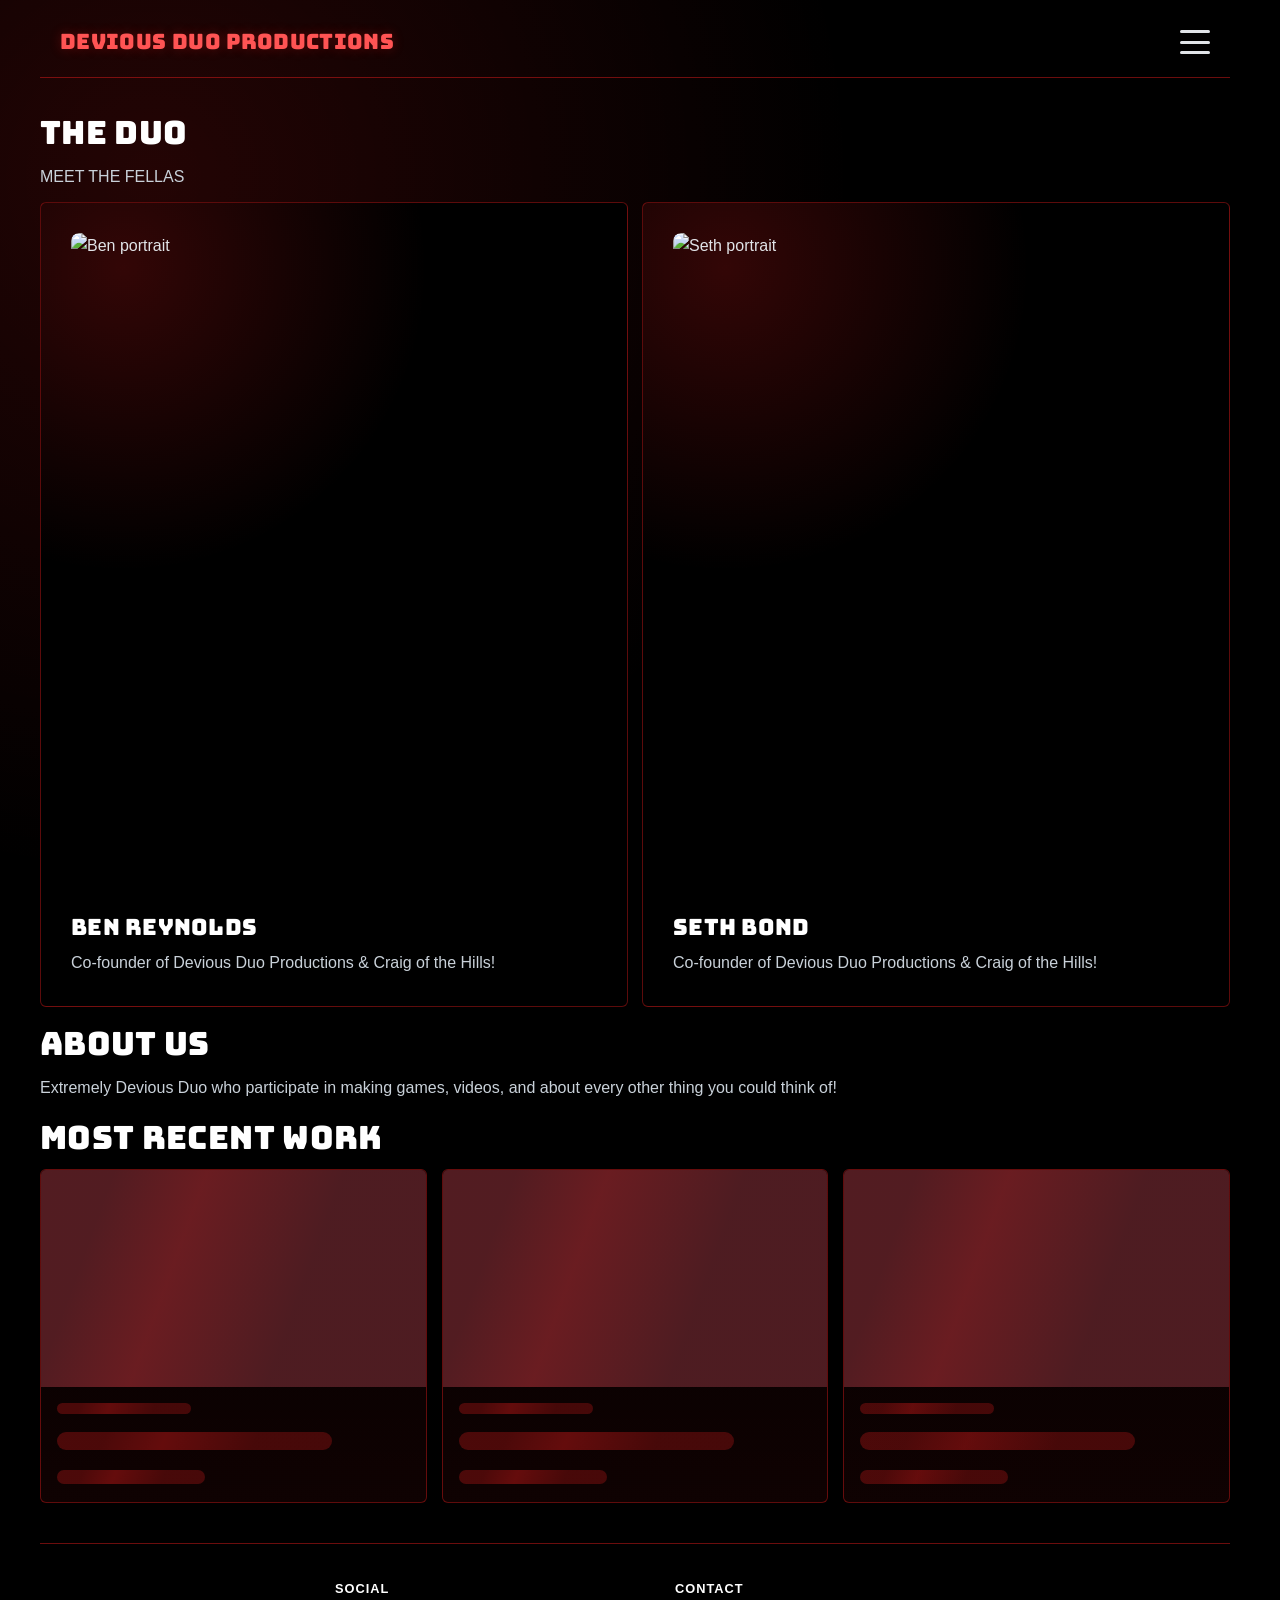
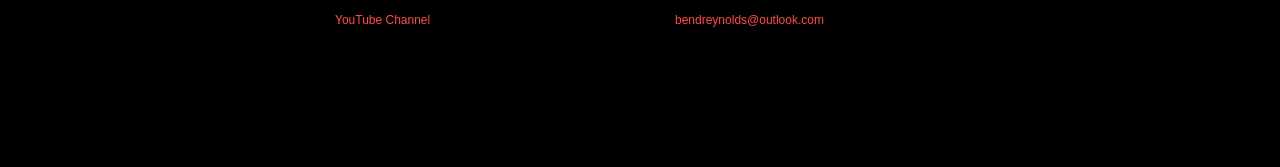
==== commit cbb80e36: "Initial changes -- more to come" ====
--- a/index.html
+++ b/index.html
@@ -4,28 +4,23 @@
 <head>
     <meta charset="UTF-8">
     <meta name="viewport" content="width=device-width, initial-scale=1.0">
-    <title>Benjamin Reynolds - Portfolio</title>
-    <meta name="description" content="Benjamin Reynolds - Game Developer & Technical Artist Portfolio showcasing games, videos, technical projects, and achievements.">
-    <meta property="og:title" content="Benjamin Reynolds - Portfolio">
-    <meta property="og:description" content="Game Developer & Technical Artist Portfolio showcasing games, videos, technical projects, and achievements.">
+    <title>Devious Duo Productions</title>
+    <meta name="description" content="Devious Duo Productions showcase for video projects, game prototypes, and studio highlights.">
+    <meta property="og:title" content="Devious Duo Productions">
+    <meta property="og:description" content="Devious Duo Productions showcase for video projects, game prototypes, and studio highlights.">
     <meta property="og:type" content="website">
     <meta name="twitter:card" content="summary_large_image">
+    <link rel="preconnect" href="https://fonts.googleapis.com">
+    <link rel="preconnect" href="https://fonts.gstatic.com" crossorigin>
+    <link href="https://fonts.googleapis.com/css2?family=Bungee&display=swap" rel="stylesheet">
     <link rel="icon" type="image/svg+xml" href="favicon.svg">
-    <link rel="dns-prefetch" href="https://docs.google.com">
-    <link rel="dns-prefetch" href="https://api.github.com">
-    <link rel="preconnect" href="https://docs.google.com">
-    <link rel="preconnect" href="https://api.github.com">
-    <link rel="preconnect" href="https://drive.google.com">
-    <link rel="preconnect" href="https://i.ytimg.com">
     <link rel="stylesheet" href="css/combined.min.css">
     <script type="application/ld+json">
     {
         "@context": "https://schema.org",
-        "@type": "Person",
-        "name": "Benjamin Reynolds",
-        "alternateName": "Ben Reynolds",
-        "jobTitle": "Game Developer & Technical Artist",
-        "url": "https://warning676.github.io/resume/",
+        "@type": "Organization",
+        "name": "Devious Duo Productions",
+        "url": "https://deviousduoproductions.com",
         "sameAs": []
     }
     </script>
@@ -38,7 +33,7 @@
         <div class="search-modal-content">
             <div class="search-header">
                 <div class="search-container">
-                    <input type="text" id="global-search-input" class="custom-input" placeholder="Search projects, skills, achievements, activities, courses..." autofocus>
+                    <input type="text" id="global-search-input" class="custom-input" placeholder="Search projects, skills, achievements, activities..." autofocus>
                     <button id="global-search-clear" class="input-clear-button close-button" aria-label="Clear search">
                         <svg xmlns="http://www.w3.org/2000/svg" width="18" height="18" viewBox="0 0 24 24" fill="none" stroke="currentColor" stroke-width="2" stroke-linecap="round" stroke-linejoin="round" class="lucide lucide-x"><path d="M18 6 6 18"/><path d="m6 6 12 12"/></svg>
                     </button>
@@ -63,15 +58,7 @@
                     <input type="checkbox" class="global-search-type-filter" value="skill" checked>
                     <span class="search-type-filter-text">Skills</span>
                 </label>
-                <label class="search-type-filter-item">
-                    <input type="checkbox" class="global-search-type-filter" value="course" checked>
-                    <span class="search-type-filter-text">Courses</span>
-                </label>
-                <label class="search-type-filter-item">
-                    <input type="checkbox" class="global-search-type-filter" value="project" checked>
-                    <span class="search-type-filter-text">Projects</span>
-                </label>
-                <label class="search-type-filter-item">
+<label class="search-type-filter-item">
                     <input type="checkbox" class="global-search-type-filter" value="video" checked>
                     <span class="search-type-filter-text">Videos</span>
                 </label>
@@ -92,3 +79,5 @@
 </body>
 
 </html>
+
+
--- a/css/combined.min.css
+++ b/css/combined.min.css
@@ -1 +1 @@
-*{box-sizing:border-box}html{overflow-y:scroll;scrollbar-gutter:stable;scrollbar-width:thin;scrollbar-color:#30363d transparent}body.scroll-lock,html.scroll-lock{overflow:hidden!important}html::-webkit-scrollbar{width:10px}html::-webkit-scrollbar-track{background:0 0}html::-webkit-scrollbar-thumb{background-color:#30363d;border-radius:10px;border:2px solid #000}html::-webkit-scrollbar-thumb:hover{background-color:#484f58}body{--footer-buffer:40px;font-family:-apple-system,system-ui,sans-serif;max-width:1500px;margin:0 auto;padding:15px 40px calc(60px + var(--footer-buffer)) 40px;line-height:1.6;color:#e1e4e8;background-color:#000;min-height:100vh;display:flex;flex-direction:column}main#page-root{flex:1 0 auto;min-height:60vh;padding-top:20px}@media (max-width:768px){body{padding:15px 20px calc(80px + var(--footer-buffer)) 20px}}h1,h2{margin-top:0;margin-bottom:0;color:#fff}p{margin-top:0;margin-bottom:8px}hr{margin:15px 0!important}header[data-include="html/nav.html"],header[data-include="nav.html"]{position:relative;top:0;background-color:#000;z-index:1000;border-bottom:1px solid #1f2428;margin-bottom:20px;min-height:60px;padding-bottom:8px}header{position:relative;top:0;background-color:#000;z-index:1000;border-bottom:1px solid #1f2428;padding-bottom:8px}body.modal-open>header{z-index:0}nav{display:flex;justify-content:space-between;align-items:center;padding:10px 0}.nav-container{display:flex;justify-content:space-between;align-items:center;padding:10px 0;max-width:1500px;margin:0 auto;width:100%}.nav-brand{font-weight:800;font-size:1.2rem;color:#58a6ff;letter-spacing:1px;text-transform:uppercase}.nav-links{display:flex;gap:8px;position:static;align-items:center;margin-left:auto}.nav-links a{color:#fff;font-weight:700;font-family:inherit;line-height:1;text-decoration:none;font-size:.82rem;text-transform:uppercase;letter-spacing:.45px;border:1px solid transparent;border-radius:6px;padding:7px 10px;background:0 0;cursor:pointer;margin-right:0;appearance:none;display:inline-flex;align-items:center;transform-origin:center;transition:color .2s ease,border-color .2s ease,background-color .2s ease,transform .24s cubic-bezier(0, 0, .2, 1)}.search-trigger-btn{color:#fff;font-weight:700;font-family:inherit;line-height:1;text-decoration:none;font-size:.82rem;text-transform:uppercase;letter-spacing:.45px;border:1px solid transparent;border-radius:6px;padding:7px 10px;background:0 0;cursor:pointer;margin-right:0;appearance:none;display:inline-flex;align-items:center;transform-origin:center;transition:color .2s ease,border-color .2s ease,background-color .2s ease,transform .24s cubic-bezier(0, 0, .2, 1)}.nav-links a:hover,.search-trigger-btn:hover{color:#fff;border-color:#58a6ff;background-color:#161b22}.nav-links a.active{color:#fff;border-color:transparent;background-color:transparent}.nav-links a.active:hover{color:#fff;border-color:#58a6ff;background-color:#161b22}.nav-links a:active,.search-trigger-btn:active{border-color:#58a6ff;background-color:#161b22;transform:scale(.97)}@media (max-width:900px){.nav-container{display:flex;flex-direction:column;gap:12px;align-items:center;padding:12px 0}.nav-brand{justify-self:center;text-align:center}.nav-links{position:static;left:auto;transform:none;gap:8px;flex-wrap:wrap;justify-content:center}.nav-links a,.search-trigger-btn{font-size:.78rem;padding:6px 9px}}footer.page-footer,footer[data-include="footer.html"],footer[data-include="html/footer.html"]{width:100%;flex-shrink:0;background-color:#000;border-top:1px solid #1f2428;color:#8b949e;font-size:.75rem;display:flex;align-items:center;justify-content:center;margin-top:40px;padding:35px 0 40px}@media (max-width:600px){footer.page-footer,footer[data-include="footer.html"],footer[data-include="html/footer.html"]{font-size:.65rem;padding:40px 15px 30px}}@media (max-width:400px){footer.page-footer,footer[data-include="footer.html"],footer[data-include="html/footer.html"]{font-size:.55rem}}.page-footer p{margin:0;max-width:950px}.connection-status{display:inline-block;margin-left:6px;padding:2px 8px;border-radius:999px}.connection-status{border:1px solid #30363d;color:#c9d1d9;background:#000;font-weight:700;letter-spacing:.2px}.connection-status.fast{color:#3fb950;border-color:rgba(63,185,80,.45)}.connection-status.good{color:#58a6ff;border-color:rgba(88,166,255,.45)}.connection-status.offline,.connection-status.poor{color:#ff7b72;border-color:rgba(255,123,114,.5)}.skeleton-element{display:block;box-sizing:border-box;animation:skeleton-pulse 1.5s infinite ease-in-out;background-color:#0d1117}#no-results{padding:60px 20px;text-align:center;color:#8b949e;width:100%;display:none}.no-results-portfolio{padding:16px 20px 14px}#no-results.no-results-portfolio+.portfolio-grid{margin-top:0}.no-results-content h3{color:#fff;margin-bottom:5px}.software-tag{color:#58a6ff;font-weight:800;display:inline-block;font-size:.85rem;text-transform:uppercase;letter-spacing:.5px;border:none!important}#modal-tools{display:flex;flex-direction:column;gap:10px;margin-top:5px;align-items:flex-start}#modal-tools .software-tag{display:inline-flex;align-items:center;background:0 0;border:1px solid #30363d!important;padding:8px 13px;border-radius:6px;font-size:.85rem;font-weight:700;color:#e1e4e8;min-height:34px;margin-bottom:0;transform-origin:center;transition:transform .24s cubic-bezier(0, 0, .2, 1),background-color .2s ease,border-color .2s ease;white-space:normal;word-wrap:break-word;line-height:1.4}#modal-tools .grid-certified-badge{margin-left:7px;margin-right:0}.certified-label{background-color:rgba(63,185,80,.15);color:#3fb950;border:1px solid rgba(63,185,80,.3);padding:2px 6px;border-radius:4px;font-size:.6rem;font-weight:800;margin-left:8px;vertical-align:middle;letter-spacing:.5px}.cert-badge{display:inline-flex;align-items:center;gap:8px;background-color:rgba(63,185,80,.1);border:1px solid rgba(63,185,80,.3);padding:6px 12px;border-radius:6px;margin-top:8px}.grid-certified-badge{background-color:rgba(63,185,80,.1);color:#3fb950;border:1px solid rgba(63,185,80,.3);font-size:.55rem;padding:1px 4px;border-radius:3px;margin-left:8px;font-weight:800;vertical-align:middle;display:inline-block;letter-spacing:.5px;cursor:help}#modal-skill-cert-name,#sec-modal-skill-cert-name{color:#3fb950!important;font-weight:700;font-size:.9rem}.clickable-tool{cursor:pointer!important;transition:all .2s ease}#modal-tools .clickable-tool:hover{background:#30363d!important;border-color:#58a6ff!important;color:#fff!important}#modal-tools .clickable-tool:active{border-color:#58a6ff!important;transform:scale(.955)}.grid-structure{display:grid;grid-template-columns:40px 1fr 180px 120px;gap:15px;align-items:center;width:100%;box-sizing:border-box}@media (max-width:768px){.grid-structure{grid-template-columns:35px 1fr 140px;gap:10px}.grid-header span:last-child,.grid-structure .skill-item span:last-child{display:none}}@media (max-width:480px){.grid-structure{grid-template-columns:30px 1fr}.grid-header span:nth-child(2),.grid-structure .skill-item .level{display:none}}.grid-header{padding:0 15px 5px 15px;font-size:.65rem;font-weight:700;color:#8b949e;border-bottom:1px solid #30363d;margin-top:20px;margin-bottom:10px}.grid-header span:first-child{grid-column:1/span 2}.skill-item{padding:10px 12px;border-bottom:1px solid #161b22;cursor:pointer;height:auto;transition:background-color .2s ease}.skill-item:hover{background-color:#0d1117}.skill-icon-wrap{width:28px;height:28px;position:relative;display:inline-block}.skill-icon-skeleton{position:absolute;inset:0;border-radius:4px}.skill-icon{width:28px;height:28px;object-fit:contain;position:relative;display:block}.skill-meta{display:flex;flex-direction:column;gap:3px;overflow:hidden}.skill-name{color:#e1e4e8;font-weight:600}.type-badge{color:#8b949e;font-size:.75rem;text-transform:uppercase;letter-spacing:.6px}.proficiency-badge{display:inline-block;justify-self:start;padding:2px 8px;border-radius:4px;font-size:.65rem;font-weight:700;letter-spacing:.5px;text-transform:uppercase;border:1px solid transparent;line-height:1.2}.proficiency-beginner{background-color:rgba(63,185,80,.12);border-color:rgba(63,185,80,.35);color:#3fb950}.proficiency-intermediate{background-color:rgba(210,153,34,.12);border-color:rgba(210,153,34,.35);color:#d29922}.proficiency-advanced{background-color:rgba(248,81,73,.12);border-color:rgba(248,81,73,.35);color:#f85149}.proficiency-unknown{background-color:rgba(139,148,158,.12);border-color:rgba(139,148,158,.35);color:#8b949e}.tool-icon-wrap{width:14px;height:14px;min-width:14px;min-height:14px;max-width:14px;max-height:14px;position:relative;display:inline-block;margin-right:6px;vertical-align:middle;flex-shrink:0}.tool-icon-skeleton{position:absolute;inset:0;border-radius:3px}.tool-icon{width:14px;height:14px;max-width:14px;max-height:14px;object-fit:contain;position:relative;display:block;flex-shrink:0}.achievement-card{background:#0d1117;border:1px solid #30363d;padding:30px;border-radius:6px;margin-top:20px;transition:border-color .3s ease;touch-action:manipulation}.achievement-info h3{margin:15px 0 5px 0;color:#fff;font-size:1.4rem}.achievement-card p,.achievement-info p{color:#c9d1d9;font-size:1rem;margin-top:0;margin-bottom:4px}#page-root #education>h2,#page-root .bio-section h2,#page-root>h2,.page-intro h1,.page-intro h2{font-size:2rem;font-weight:700;line-height:1.2;color:#fff;margin-top:0;margin-bottom:12px}.page-intro.section-intro p{margin-bottom:0}.page-intro.section-intro+.achievement-card{margin-top:0}.page-intro.section-intro+div[data-fragment=controls]{margin-top:0}.achievements-section-intro{border-bottom:none;margin-top:25px;margin-bottom:0}.achievements-section-intro--film{margin-bottom:16px}.achievements-section-intro--film+.achievement-card{margin-top:12px}.achievements-section-intro--certs{margin-bottom:20px}.achievements-section-intro--certs+div[data-fragment=controls]{margin-top:0}#page-root>.page-intro{display:block}.bio-section p,.page-intro p{margin-top:0;margin-bottom:4px;max-width:none;line-height:1.6;color:#c9d1d9}.school-tag-skeleton{display:inline-block;width:72px;height:20px;border-radius:6px}.school-name-skeleton{display:block;width:320px;max-width:85%;height:28px;border-radius:6px}.school-gpa-skeleton{display:block;width:180px;height:16px;border-radius:4px}#honor-roll-items,#presidents-list-items{min-height:24px;margin-left:12px;color:#e1e4e8;font-size:.9rem;display:flex;flex-flow:row wrap;align-items:center;gap:8px 10px}#nominations-items{min-height:24px}.achievement-snhu-section{margin-bottom:14px}.achievement-snhu-section-title{color:#fff;font-size:.9rem;margin:0 0 10px;border-left:2px solid #58a6ff;padding-left:10px}.achievement-info p.achievement-snhu-list-intro{margin:0 0 10px 12px;color:#b1bac4;font-size:.88rem;line-height:1.55;max-width:52rem}.achievement-inline-item{display:flex;flex-direction:column;gap:4px}.inline-action-button{display:inline-flex;align-items:center;gap:8px;width:fit-content;color:#e1e4e8;border:1px solid #30363d;background:0 0;text-decoration:none;font-size:.85rem;font-weight:700;line-height:1;border-radius:6px;padding:8px 13px;transform-origin:center;transition:transform .24s cubic-bezier(0, 0, .2, 1),background-color .2s ease,color .2s ease,border-color .2s ease}.inline-action-button svg{transition:transform .24s cubic-bezier(0, 0, .2, 1);flex-shrink:0}.inline-action-button:hover{background-color:#30363d;border-color:#58a6ff;color:#fff}.inline-action-button:active{transform:scale(.97)}.inline-action-button[aria-disabled=true]{gap:0;user-select:text;-webkit-user-select:text;-ms-user-select:text}.inline-action-button[aria-disabled=true]::after{width:0;height:0;background-image:none;opacity:0;transition:none}.inline-action-button[aria-disabled=true]:hover{background-color:transparent;border-color:#30363d;color:#e1e4e8;transform:none}.inline-action-button[aria-disabled=true]:hover::after{width:0;height:0;background-image:none;opacity:0;transform:none}.inline-action-button[aria-disabled=true]:active{transform:none}.inline-action-button[aria-disabled=true]:focus,.inline-action-button[aria-disabled=true]:focus-visible{outline:0;box-shadow:none}.inline-action-button:hover{background-color:#30363d;border-color:#58a6ff;color:#fff}.inline-action-button:hover svg{transform:translateX(2px)}.inline-action-button:active{border-color:#58a6ff;transform:scale(.955)}.achievement-info p.achievement-festival-intro{margin-bottom:0}#festival-awards-container{margin-top:24px;min-height:0}.festival-award-card .card-content{flex-direction:column;align-items:stretch;padding-bottom:16px}.festival-award-card .card-info{align-items:stretch;width:100%;max-width:100%}.festival-award-card .festival-award-list{margin:0;padding:0;list-style:none;display:flex;flex-direction:column;gap:14px;width:100%;max-width:100%;box-sizing:border-box}.festival-award-card .festival-award-line{display:flex;align-items:flex-start;gap:12px;width:100%;box-sizing:border-box}.festival-award-card .festival-award-line-body{flex:1 1 0;min-width:0}.festival-award-card .festival-award-prize,.film-award-name{display:block;font-size:.68rem;font-weight:600;color:#e3b341;text-transform:uppercase;letter-spacing:.04em;line-height:1.3}.modal-award-item{margin-bottom:12px}.modal-award-item:last-child{margin-bottom:0}.modal-award-row{display:flex;align-items:flex-start;gap:12px;width:100%}.modal-award-row .film-award-name{flex:1 1 0;min-width:0;text-align:left;font-size:.88rem;line-height:1.38}.modal-award-date{flex:0 0 auto;margin-left:auto;font-size:.72rem;color:#8b949e;text-align:right;line-height:1.35;padding-top:1px}.modal-award-loc{margin-top:5px;display:flex;flex-direction:column;gap:2px}.modal-award-loc-festival{font-size:.75rem;color:#8b949e;line-height:1.4}.modal-award-loc-school{font-size:.68rem;color:#6e7681;line-height:1.35}.card-awards-stack{margin-left:auto}.portfolio-card .card-awards-row{display:inline-flex;flex-direction:row;align-items:center;gap:8px;cursor:inherit}.portfolio-card .card-awards-icon{display:inline-flex;align-items:center;justify-content:center;flex-shrink:0;color:#e3b341;line-height:0}.portfolio-card .card-awards-icon .lucide-trophy{display:block}.portfolio-card .card-awards-label{font-size:.68rem;font-weight:600;color:#e3b341;text-transform:uppercase;letter-spacing:.06em;line-height:1.2;white-space:nowrap}.festival-award-card .festival-award-date{flex:0 0 auto;margin-left:auto;text-align:right;font-size:.68rem;color:#6e7681;padding-top:1px;line-height:1.35}.portfolio-grid{display:grid!important;grid-template-columns:repeat(3,1fr)!important;gap:15px;width:100%;visibility:visible;align-items:start;align-content:start;grid-auto-rows:auto}.portfolio-card{background:#000;border:1px solid #1f2428;border-radius:6px;overflow:hidden;cursor:pointer;display:flex;flex-direction:column;height:auto;min-height:0;align-self:stretch;width:100%;transition:all .2s ease;touch-action:manipulation}.portfolio-card:hover{background-color:#0d1117;border-color:#58a6ff}.card-thumb{width:100%;aspect-ratio:16/9;flex-shrink:0;background-color:#161b22;overflow:hidden;display:flex;align-items:center;justify-content:center;position:relative}.card-thumb img{width:100%;height:100%;object-fit:cover}.card-content{flex:0 1 auto;padding:16px 16px 18px;display:flex;justify-content:space-between;align-items:flex-start;gap:12px;min-height:0}.card-info{flex:1;min-width:0;display:flex;flex-direction:column;align-items:flex-start;gap:10px}.card-awards{flex-shrink:0;display:flex;align-items:flex-start;justify-content:flex-end;padding-top:2px}.card-content h3{margin:0;color:#fff;font-size:.92rem;font-weight:600;line-height:1.32;overflow-wrap:anywhere;word-break:break-word}.card-meta-date{margin:0;padding:0;color:#c9d1d9;font-size:.72rem;line-height:1.35;letter-spacing:.06em;text-transform:uppercase;font-weight:600;overflow-wrap:anywhere}.card-info .type-badge{display:inline-block;margin:0;align-self:flex-start}@media (max-width:600px){.portfolio-grid{grid-template-columns:repeat(2,1fr)!important}@media (max-width:480px){.portfolio-grid{grid-template-columns:1fr!important}}}.controls{margin-top:25px;display:flex;flex-wrap:wrap;align-items:center;justify-content:space-between;gap:16px;margin-bottom:0;padding:0}.controls.controls-skills{padding:0;flex-direction:row;flex-wrap:wrap;align-items:center;justify-content:space-between;gap:16px;margin-bottom:14px}.controls-skills-row{display:flex;flex-wrap:wrap;align-items:center;justify-content:space-between;gap:16px;flex:1 1 auto;min-width:0}.controls-skills-row .search-box{flex:0 1 350px;max-width:350px;margin-right:auto}.skills-filter-results-row{display:flex;justify-content:space-between;align-items:center;gap:16px;width:100%;margin:0 0 12px;padding:0;box-sizing:border-box}.skills-filter-results-row>.page-search-status{margin:0;flex:1 1 auto;min-width:0;text-align:left}.skills-filter-results-row .filter-results-count{flex:0 1 auto;width:auto;max-width:100%;margin:0;text-align:right;align-self:auto}.portfolio-filter-results-row{display:flex;justify-content:space-between;align-items:center;gap:16px;width:100%;margin:0 0 12px;padding:0;box-sizing:border-box}.portfolio-filter-results-row>.page-search-status{margin:0;flex:1 1 auto;min-width:0;text-align:left}.portfolio-filter-results-row .filter-results-count{flex:0 1 auto;width:auto;max-width:100%;margin:0;text-align:right;align-self:auto}.controls:not(.controls-skills){justify-content:flex-start;align-items:center;gap:16px 20px;margin-bottom:14px}.controls:not(.controls-skills) .search-box{flex:1 1 260px;max-width:420px;margin-right:0;min-width:0}.controls:not(.controls-skills) .filter-controls{margin-left:auto;justify-content:flex-end}#courses-dashboard{margin-top:22px;display:flex;flex-direction:column;gap:12px;width:360px}.courses-dashboard .dashboard-item{display:flex;justify-content:space-between;align-items:center;padding:10px 15px;background:#000!important;border:1px solid #30363d;border-radius:6px;transition:border-color .2s ease}.courses-dashboard .dashboard-label,.gpa-label{color:#58a6ff;font-size:.8rem;font-weight:700;text-transform:uppercase;letter-spacing:.5px}.gpa-row{display:flex;align-items:center;gap:10px}.courses-dashboard .dashboard-value{font-size:1.1rem;font-weight:600;color:#fff}.courses-dashboard .dashboard-value .proficiency-badge{font-size:1.1rem;padding:2px 10px;border-radius:6px;line-height:1.25}.courses-dashboard .dashboard-value .gpa-perfect{color:#3fb950;text-shadow:0 0 8px rgba(63,185,80,.3)}.courses-dashboard .dashboard-value.standing-freshman{color:#e1e4e8}.courses-dashboard .dashboard-value.standing-sophomore{color:#d29922}.courses-dashboard .dashboard-value.standing-junior{color:#58a6ff}.courses-dashboard .dashboard-value.standing-senior{color:#3fb950}.courses-dashboard .dashboard-item--stacked{flex-direction:column;align-items:stretch;gap:12px;padding-top:2px}.courses-dashboard .dashboard-item-row{display:flex;justify-content:space-between;align-items:center}.courses-dashboard .dashboard-progress{background:#0d1117;border:1px solid #30363d;border-radius:999px;height:20px;overflow:hidden;position:relative}.courses-dashboard .dashboard-progress-fill{height:100%;background:linear-gradient(90deg,#58a6ff,#3ea8ff);width:0%;border-radius:999px;transition:width .8s cubic-bezier(.2, .8, .2, 1);will-change:width;box-shadow:0 0 12px rgba(88,166,255,.4)}.page-search-status{padding:0 5px;margin:6px 0 10px;font-size:.9rem;color:#8b949e;visibility:hidden;height:1.25em;line-height:1.25em;white-space:nowrap;overflow:hidden;text-overflow:ellipsis;text-align:left}.page-search-status.visible{visibility:visible}.page-search-status-inner{display:inline-flex;align-items:center;gap:10px;color:#c9d1d9}.page-search-spinner{width:14px;height:14px;border-radius:50%;border:2px solid rgba(88,166,255,.25);border-top-color:#58a6ff;animation:search-spin .8s linear infinite;flex-shrink:0}.search-box{flex:0 1 350px;max-width:350px;margin-right:auto}.search-container{position:relative;width:100%;max-width:none}.custom-input{width:100%;background:#000;background-image:url("data:image/svg+xml,%3Csvg xmlns='http://www.w3.org/2000/svg' width='24' height='24' viewBox='0 0 24 24' fill='none' stroke='%238b949e' stroke-width='2' stroke-linecap='round' stroke-linejoin='round'%3E%3Ccircle cx='11' cy='11' r='8'/%3E%3Cpath d='m21 21-4.3-4.3'/%3E%3C/svg%3E");background-repeat:no-repeat;background-position:11px center;background-size:14px 14px;border:1px solid #30363d;padding:7px 52px 7px 34px;border-radius:6px;color:#e1e4e8;font-size:.85rem;transition:all .2s ease;box-sizing:border-box;height:36px;line-height:36px}.custom-input:focus{border-color:#58a6ff;box-shadow:0 0 0 3px rgba(88,166,255,.1);outline:0}.filter-controls{display:flex;flex-wrap:wrap;gap:12px;align-items:center}.filter-group{display:flex;align-items:center;gap:10px;flex:0 0 auto}.filter-group label{font-size:.75rem;color:#8b949e;text-transform:uppercase;font-weight:800;letter-spacing:.5px}.filter-results-count{flex:0 1 auto;width:100%;max-width:350px;margin:0;margin-right:auto;padding:0;align-self:flex-start;font-size:.8rem;color:#8b949e;letter-spacing:.02em;line-height:1.35}.controls .filter-results-count{flex-basis:100%;width:100%;max-width:350px}.filter-group select:hover{border-color:#8b949e}.filter-group select:focus{outline:0;border-color:#58a6ff}.custom-select-container,.multi-select-container{position:relative;user-select:none}body.dropdown-scroll-lock,html.dropdown-scroll-lock{overflow:hidden!important;overscroll-behavior:none}.custom-select-trigger,.multi-select-trigger{background:#000;color:#e1e4e8;border:1px solid #30363d;padding:7px 12px;border-radius:6px;font-size:.85rem;cursor:pointer;transition:all .2s ease;min-width:130px;display:flex;justify-content:space-between;align-items:center;gap:8px;height:36px;box-sizing:border-box}.custom-select-trigger:hover,.multi-select-trigger:hover{border-color:#58a6ff}.custom-select-trigger::after,.multi-select-trigger::after{content:'';width:16px;height:16px;flex-shrink:0;background-repeat:no-repeat;background-position:center;transition:transform .16s cubic-bezier(0, 0, .2, 1);background-size:16px 16px;background-image:url("data:image/svg+xml,%3Csvg xmlns='http://www.w3.org/2000/svg' width='24' height='24' viewBox='0 0 24 24' fill='none' stroke='%238b949e' stroke-width='2' stroke-linecap='round' stroke-linejoin='round'%3E%3Cpath d='m6 9 6 6 6-6'/%3E%3C/svg%3E");transform-origin:50% 55%;transition:transform .22s cubic-bezier(0, 0, .2, 1)}.custom-select-container.open .custom-select-trigger::after,.multi-select-container.open .multi-select-trigger::after{transform:rotate(180deg)}.custom-select-dropdown,.multi-select-dropdown{position:absolute;top:100%;right:0;margin-top:5px;background:#000;border:1px solid #30363d;border-radius:6px;box-shadow:0 8px 24px rgba(0,0,0,.5);z-index:990;min-width:160px;max-height:420px;overflow:hidden;display:block;padding:0;opacity:0;visibility:hidden;pointer-events:none;transform:translateY(-6px);transition:opacity .14s ease,transform .14s ease,visibility 0s linear .14s}.custom-select-container.open .custom-select-dropdown,.multi-select-container.open .multi-select-dropdown{opacity:1;visibility:visible;pointer-events:auto;transform:translateY(0);transition:opacity .14s ease,transform .14s ease}.custom-select-item,.multi-select-item{padding:8px 12px;font-size:.85rem;color:#e1e4e8;cursor:pointer;display:flex;align-items:flex-start;gap:10px;transition:background .1s ease;opacity:0;transform:translateY(-4px)}.multi-select-item-label{font-weight:400;text-transform:none;letter-spacing:normal;line-height:1.45}.column-filter-value-row input[type=checkbox],.multi-select-item input[type=checkbox]{appearance:none;-webkit-appearance:none;width:16px;height:16px;min-width:16px;margin:0;border-radius:4px;border:1px solid #58a6ff;background:0 0;display:inline-flex;align-items:center;justify-content:center;cursor:pointer;position:relative;box-shadow:none;transition:background .12s ease,border-color .12s ease}.search-type-filter-item input[type=checkbox]{appearance:none;-webkit-appearance:none;width:16px;height:16px;min-width:16px;margin:0;border-radius:4px;border:1px solid #58a6ff;background:0 0;display:inline-flex;align-items:center;justify-content:center;cursor:pointer;position:relative;box-shadow:none}.column-filter-value-row input[type=checkbox]:checked,.multi-select-item input[type=checkbox]:checked,.search-type-filter-item input[type=checkbox]:checked{background:#58a6ff}.column-filter-value-row input[type=checkbox]::after,.multi-select-item input[type=checkbox]::after{content:'';width:9px;height:9px;opacity:0;transform:scale(.75);transition:opacity .12s ease,transform .12s ease;background:no-repeat center/contain url("data:image/svg+xml,%3Csvg xmlns='http://www.w3.org/2000/svg' width='10' height='10' viewBox='0 0 10 10' fill='none'%3E%3Cpath d='M2 5.25 4.1 7.35 8 2.9' stroke='white' stroke-width='1.7' stroke-linecap='round' stroke-linejoin='round'/%3E%3C/svg%3E")}.search-type-filter-item input[type=checkbox]::after{content:'';width:9px;height:9px;opacity:0;transform:scale(.75);background:no-repeat center/contain url("data:image/svg+xml,%3Csvg xmlns='http://www.w3.org/2000/svg' width='10' height='10' viewBox='0 0 10 10' fill='none'%3E%3Cpath d='M2 5.25 4.1 7.35 8 2.9' stroke='white' stroke-width='1.7' stroke-linecap='round' stroke-linejoin='round'/%3E%3C/svg%3E")}.column-filter-value-row input[type=checkbox]:checked::after,.multi-select-item input[type=checkbox]:checked::after,.search-type-filter-item input[type=checkbox]:checked::after{opacity:1;transform:scale(1)}.custom-select-container.skip-animation .custom-select-item,.multi-select-container.skip-animation .multi-select-item{animation:none!important;opacity:1!important;transform:translateY(0)!important}.custom-select-container.open .custom-select-item,.multi-select-container.open .multi-select-item{animation:dropdown-item-reveal .2s ease forwards}.custom-select-container[data-no-animate] .custom-select-item,.multi-select-container[data-no-animate] .multi-select-item{animation:none!important}.custom-select-container.open .custom-select-item:first-child,.multi-select-container.open .multi-select-item:first-child{animation-delay:20ms}.custom-select-container.open .custom-select-item:nth-child(2),.multi-select-container.open .multi-select-item:nth-child(2){animation-delay:40ms}.custom-select-container.open .custom-select-item:nth-child(3),.multi-select-container.open .multi-select-item:nth-child(3){animation-delay:60ms}.custom-select-container.open .custom-select-item:nth-child(4),.multi-select-container.open .multi-select-item:nth-child(4){animation-delay:80ms}.custom-select-container.open .custom-select-item:nth-child(5),.multi-select-container.open .multi-select-item:nth-child(5){animation-delay:.1s}.custom-select-container.open .custom-select-item:nth-child(6),.multi-select-container.open .multi-select-item:nth-child(6){animation-delay:.12s}.custom-select-container.open .custom-select-item:nth-child(n+7),.multi-select-container.open .multi-select-item:nth-child(n+7){animation-delay:.14s}.custom-select-dropdown>.custom-select-item:first-child,.multi-select-dropdown>.multi-select-item:first-child{border-top-left-radius:6px;border-top-right-radius:6px}.custom-select-dropdown>.custom-select-item:last-child,.multi-select-dropdown>.multi-select-item:last-child{border-bottom-left-radius:6px;border-bottom-right-radius:6px}@keyframes dropdown-item-reveal{from{opacity:0;transform:translateY(-4px);filter:blur(6px)}to{opacity:1;transform:translateY(0);filter:blur(0)}}.custom-select-item:hover,.multi-select-item:hover{background:#1f2428}.custom-select-item.selected{color:#58a6ff;background:rgba(88,166,255,.05)}@media (max-width:600px){.controls{grid-template-columns:1fr}.filter-controls{flex-direction:column;width:100%}}#media-container{position:relative;width:100%;aspect-ratio:16/9;flex:1 1 0;min-height:0;max-height:min(48vh,460px);background:#000;border-radius:4px;overflow:hidden;transition:flex .35s ease}#big-image-view,#modal-video{position:absolute;top:0;left:0;width:100%;height:100%;object-fit:contain}#media-container>*{position:absolute;inset:0}.media-skeleton{position:absolute;top:0;left:0;width:100%;height:100%;border-radius:4px;background-color:#0d1117;animation:skeleton-pulse 1.5s infinite ease-in-out}.gallery-toggle-row{display:flex;justify-content:center;margin:6px 0 6px 0;order:1}.gallery-toggle{--gallery-arrow-rotate:0deg;display:inline-flex;align-items:center;justify-content:center;background:#000;color:#e1e4e8;border:1px solid #30363d;border-radius:6px;width:56px;height:20px;margin:0;cursor:pointer;transition:background .2s ease,color .2s ease,border-color .2s ease}.gallery-toggle:hover{border-color:#58a6ff}.gallery-toggle::after{content:'';width:14px;height:14px;flex-shrink:0;background-repeat:no-repeat;background-position:center;background-size:14px 14px;background-image:url("data:image/svg+xml,%3Csvg xmlns='http://www.w3.org/2000/svg' width='24' height='24' viewBox='0 0 24 24' fill='none' stroke='%238b949e' stroke-width='2' stroke-linecap='round' stroke-linejoin='round'%3E%3Cpath d='m6 9 6 6 6-6'/%3E%3C/svg%3E");transform-origin:50% 55%;transform:rotate(var(--gallery-arrow-rotate));transition:transform .25s ease}.gallery-toggle[aria-expanded=false]{--gallery-arrow-rotate:180deg}.gallery-stack{display:flex;flex-direction:column;gap:6px;margin-top:auto;padding-top:10px;padding-bottom:6px;min-height:0;flex-shrink:0;overflow:hidden;max-width:100%;width:100%}.gallery-container-wrapper{display:flex;align-items:stretch;--gallery-item-height:80px;--gallery-control-radius:6px;background:#000;border:1px solid #30363d;border-radius:var(--gallery-control-radius);margin:0;overflow:hidden;width:100%;max-height:clamp(88px,17vh,140px);opacity:1;transform:translateY(0);transition:max-height .35s ease,opacity .25s ease,transform .35s ease,margin .25s ease;order:2;box-sizing:border-box}@media (max-height:900px){#media-container{max-height:min(42vh,360px)}.gallery-container-wrapper{max-height:clamp(82px,15vh,122px);--gallery-item-height:70px}.gallery-skeleton,.screenshot-gallery img,.video-thumb-btn{flex-basis:120px;height:70px}}@media (max-height:780px){#media-container{max-height:min(34vh,280px)}.gallery-container-wrapper{max-height:clamp(66px,11vh,92px);--gallery-item-height:46px}.gallery-skeleton,.screenshot-gallery img,.video-thumb-btn{flex-basis:82px;height:46px}.gallery-nav-btn{width:30px}.modal:not(.modal-skill):not(.gallery-collapsed) #media-container{max-height:min(24vh,180px);flex:0 0 auto}.modal:not(.modal-skill) .modal-media-pane{padding:14px;overflow-y:hidden}.modal:not(.modal-skill) .gallery-stack{margin-top:auto;padding-top:6px;gap:4px;padding-bottom:2px}.modal:not(.modal-skill) .screenshot-gallery{padding:6px;gap:8px}.video-overlay{gap:2px}.video-play-icon{font-size:1rem}.video-label{font-size:.52rem;letter-spacing:.6px}}@media (max-height:680px){.modal:not(.modal-skill) .modal-media-pane{padding:10px}.modal:not(.modal-skill):not(.gallery-collapsed) #media-container{max-height:min(20vh,140px)}.modal:not(.modal-skill) .gallery-container-wrapper{max-height:clamp(56px,9vh,76px);--gallery-item-height:36px}.modal:not(.modal-skill) .gallery-skeleton,.modal:not(.modal-skill) .screenshot-gallery img,.modal:not(.modal-skill) .video-thumb-btn{flex-basis:66px;height:36px}.modal:not(.modal-skill) .gallery-nav-btn{width:24px}.modal:not(.modal-skill) .video-play-icon{font-size:.85rem}.modal:not(.modal-skill) .video-label{font-size:.45rem;letter-spacing:.35px}}.input-clear-button.close-button::before{display:none}.screenshot-gallery{flex:1;display:flex;align-items:center;gap:12px;overflow-x:auto;overflow-y:hidden;padding:10px;transition:opacity .25s ease,padding .25s ease;scrollbar-width:none;-ms-overflow-style:none;cursor:grab}@media (max-height:1300px){#media-container{max-height:min(40vh,340px)}.gallery-container-wrapper{max-height:clamp(84px,14vh,118px);--gallery-item-height:68px}.gallery-skeleton,.screenshot-gallery img,.video-thumb-btn{flex-basis:118px;height:68px}}.modal.gallery-collapsed .gallery-container-wrapper{max-height:0;opacity:0;margin:0;transform:translateY(15px);pointer-events:none}.modal.gallery-collapsed .screenshot-gallery{opacity:0;padding-top:0;padding-bottom:0;pointer-events:none}.screenshot-gallery::-webkit-scrollbar{display:none}.screenshot-gallery:active{cursor:grabbing}.gallery-nav-btn{background:rgba(0,0,0,.5);color:#e1e4e8;border:none;height:auto;width:55px;cursor:pointer;display:flex;align-items:center;justify-content:center;font-size:0;transition:background .2s ease,color .2s ease;flex-shrink:0;z-index:10;overflow:hidden;outline:0;align-self:stretch;border-radius:0}.gallery-nav-btn::before{content:'';width:24px;height:24px;flex-shrink:0;background-repeat:no-repeat;background-position:center;background-size:24px 24px;transition:transform .16s cubic-bezier(0, 0, .2, 1)}.gallery-nav-btn.prev:hover::before{transform:translateX(-1px)}.gallery-nav-btn.next:hover::before{transform:translateX(1px)}.icon-hover-effect-prev::before{transform:translateX(-3px)}.icon-hover-effect-next::before{transform:translateX(3px)}.gallery-nav-btn.prev::before{background-image:url("data:image/svg+xml,%3Csvg xmlns='http://www.w3.org/2000/svg' width='24' height='24' viewBox='0 0 24 24' fill='none' stroke='%23e1e4e8' stroke-width='2' stroke-linecap='round' stroke-linejoin='round'%3E%3Cpath d='m15 18-6-6 6-6'/%3E%3C/svg%3E")}.gallery-nav-btn.next::before{background-image:url("data:image/svg+xml,%3Csvg xmlns='http://www.w3.org/2000/svg' width='24' height='24' viewBox='0 0 24 24' fill='none' stroke='%23e1e4e8' stroke-width='2' stroke-linecap='round' stroke-linejoin='round'%3E%3Cpath d='m9 18 6-6-6-6'/%3E%3C/svg%3E")}.gallery-nav-btn.prev{border-right:1px solid #30363d;border-top-left-radius:var(--gallery-control-radius);border-bottom-left-radius:var(--gallery-control-radius)}.gallery-nav-btn.next{border-left:1px solid #30363d;border-top-right-radius:var(--gallery-control-radius);border-bottom-right-radius:var(--gallery-control-radius)}.gallery-nav-btn:hover{background-color:#30363d;color:#e1e4e8}.screenshot-gallery img,.video-thumb-btn{flex:0 0 140px;height:80px;object-fit:cover;border-radius:4px;border:2px solid transparent;opacity:.5;transition:all .2s ease;cursor:pointer}.screenshot-gallery img.selected,.video-thumb-btn.selected{border-color:#fff!important;opacity:1;transform:scale(1.02)}.screenshot-gallery img:hover,.video-thumb-btn:hover{opacity:.8}.video-thumb-btn{background:#000;position:relative;padding:0;overflow:hidden;border:2px solid transparent;display:block}.video-thumb-btn img{width:100%;height:100%;object-fit:cover;opacity:.6}.video-overlay{position:absolute;top:0;left:0;right:0;bottom:0;display:flex;flex-direction:column;align-items:center;justify-content:center;gap:4px;background:rgba(0,0,0,.3);z-index:2;pointer-events:none}.video-play-icon{font-size:1.4rem;color:#fff;text-shadow:0 0 10px rgba(0,0,0,.5)}.video-label{font-size:.65rem;font-weight:900;color:#fff;letter-spacing:1px;text-shadow:0 0 5px rgba(0,0,0,.8);line-height:1;white-space:nowrap;max-width:100%;overflow:hidden;text-overflow:ellipsis}.video-thumb-btn.selected .video-overlay{background:0 0}.video-thumb-btn.selected img{opacity:1}.gallery-skeleton{flex:0 0 140px;height:80px;background-color:#0d1117;border-radius:4px;animation:skeleton-pulse 1.5s infinite ease-in-out}@media (max-width:1400px){#media-container{max-height:200px;flex:0 0 auto}.gallery-container-wrapper{max-height:130px}.screenshot-gallery img,.video-thumb-btn{flex:0 0 130px;height:75px}.gallery-skeleton{flex:0 0 130px;height:75px}.gallery-nav-btn{width:42px;font-size:1.1rem}}@media (max-width:1200px){#media-container{max-height:160px;flex:0 0 auto}.gallery-container-wrapper{max-height:110px}.screenshot-gallery img,.video-thumb-btn{flex:0 0 110px;height:65px}.gallery-skeleton{flex:0 0 110px;height:65px}.gallery-nav-btn{width:38px;font-size:1rem}}@media (max-width:900px){#media-container{max-height:none;flex:1 1 0}}@media (max-width:750px){.screenshot-gallery img,.video-thumb-btn{flex:0 0 120px;height:70px}.gallery-skeleton{flex:0 0 120px;height:70px}.gallery-nav-btn{width:40px;font-size:1.1rem}.gallery-container-wrapper{max-height:120px}}@media (max-width:600px){.screenshot-gallery img,.video-thumb-btn{flex:0 0 110px;height:64px}.gallery-skeleton{flex:0 0 110px;height:64px}.gallery-nav-btn{width:35px;font-size:1rem}.gallery-container-wrapper{max-height:100px}}.modal{display:none;position:fixed;z-index:2000;left:0;top:0;width:100%;height:100%;background-color:rgba(0,0,0,.75);overflow-y:auto;padding:20px 0}.modal-content{background-color:#000;border:1px solid #30363d;width:85%;max-width:90%;border-radius:12px;position:relative;max-height:none;display:flex;flex-direction:column;overflow:hidden;box-sizing:border-box;padding-left:85px;padding-right:85px;margin:auto;transition:width .26s ease,max-width .26s ease,padding-left .26s ease,padding-right .26s ease}.modal-body-split{transition:opacity .2s ease,transform .2s ease}.modal-body-split.modal-transitioning-out{opacity:0;transform:translateX(-30px)}.modal-body-split.modal-transitioning-in{opacity:0;transform:translateX(30px)}.modal-content .modal-info-pane,.modal-content.no-side-padding .modal-info-pane{transition:opacity .2s ease,transform .2s ease}.modal-content .modal-info-pane.modal-transitioning-out,.modal-content.no-side-padding .modal-info-pane.modal-transitioning-out{opacity:0;transform:translateX(-30px)}.modal-content .modal-info-pane.modal-transitioning-in,.modal-content.no-side-padding .modal-info-pane.modal-transitioning-in{opacity:0;transform:translateX(30px)}.modal-content.no-side-padding{padding-left:20px;padding-right:20px;max-width:75%}.modal-skill .modal-content.no-side-padding{padding-left:20px;padding-right:20px}.modal-skill .modal-content{width:680px;max-width:90%;padding-left:74px;padding-right:74px}.modal-skill .modal-body-split{grid-template-columns:1fr}.modal-skill .modal-info-pane{max-width:none;padding:30px 0}#external-link-modal.external-link-modal{z-index:100500!important}.external-link-modal{align-items:center;justify-content:center;padding:20px}.external-link-modal-content{width:min(92vw,520px);max-width:520px;padding:24px 24px 20px 24px;border-radius:10px}.external-link-header{display:flex;justify-content:space-between;align-items:center;margin-bottom:0}.external-link-header h3{margin:0;color:#fff;font-size:1.2rem;font-weight:800;letter-spacing:.2px}.external-link-divider{border:0;border-top:1px solid #1f2428}.external-link-divider-top{margin:10px 0 12px 0}.external-link-divider-bottom{margin:12px 0 10px 0}.external-link-message{margin:0 0 8px 0;color:#c9d1d9;font-size:.95rem}.external-link-title{margin:0 0 6px 0;color:#e1e4e8;font-size:.9rem;line-height:1.35}.external-link-category{margin:0 0 6px 0;color:#e1e4e8;font-size:.9rem;line-height:1.35}.external-link-url{margin:0;color:#e1e4e8;font-size:.9rem;word-break:break-all;line-height:1.35}.external-link-actions{display:flex;justify-content:flex-end;gap:10px;margin-top:0}.external-link-btn{border:1px solid #30363d;background:0 0;color:#e1e4e8;border-radius:6px;padding:8px 16px;font-size:.85rem;font-weight:700;cursor:pointer;display:inline-flex;align-items:center;gap:8px;transform-origin:center;transition:transform .24s cubic-bezier(0, 0, .2, 1),background-color .2s ease,color .2s ease,border-color .2s ease}.external-link-btn:hover{background-color:#30363d;border-color:#58a6ff;color:#fff}.external-link-btn.primary{background:0 0;border-color:#30363d;color:#e1e4e8}.external-link-btn.primary:hover{background-color:#30363d;border-color:#58a6ff;color:#fff}.external-link-btn:active{border-color:#58a6ff;transform:scale(.955)}#external-link-continue::after{content:'';width:14px;height:14px;flex-shrink:0;background-repeat:no-repeat;background-position:center;background-size:14px 14px;background-image:url("data:image/svg+xml,%3Csvg xmlns='http://www.w3.org/2000/svg' width='24' height='24' viewBox='0 0 24 24' fill='none' stroke='%23e1e4e8' stroke-width='2' stroke-linecap='round' stroke-linejoin='round'%3E%3Cpath d='m9 18 6-6-6-6'/%3E%3C/svg%3E");transform:translateX(0);transition:transform .18s ease}#external-link-continue:hover::after{transform:translateX(1px)}.modal-nav-btn{position:absolute;top:0;bottom:0;width:55px;background:rgba(0,0,0,.5);border:none;color:#e1e4e8;font-size:0;cursor:pointer;display:flex;align-items:center;justify-content:center;z-index:10;overflow:hidden;outline:0;transition:background .2s ease,color .2s ease}.modal-nav-btn::before,.sec-modal-nav-btn::before{content:'';width:24px;height:24px;flex-shrink:0;background-repeat:no-repeat;background-position:center;background-size:24px 24px;transition:transform .16s cubic-bezier(0, 0, .2, 1)}.icon-hover-effect-prev::before,.modal-nav-btn.prev:hover::before,.sec-modal-nav-btn.prev:hover::before{transform:translateX(-1px)}.icon-hover-effect-next::before,.modal-nav-btn.next:hover::before,.sec-modal-nav-btn.next:hover::before{transform:translateX(1px)}.modal-nav-btn.prev::before,.sec-modal-nav-btn.prev::before{background-image:url("data:image/svg+xml,%3Csvg xmlns='http://www.w3.org/2000/svg' width='24' height='24' viewBox='0 0 24 24' fill='none' stroke='%23e1e4e8' stroke-width='2' stroke-linecap='round' stroke-linejoin='round'%3E%3Cpath d='m15 18-6-6 6-6'/%3E%3C/svg%3E")}.modal-nav-btn.next::before,.sec-modal-nav-btn.next::before{background-image:url("data:image/svg+xml,%3Csvg xmlns='http://www.w3.org/2000/svg' width='24' height='24' viewBox='0 0 24 24' fill='none' stroke='%23e1e4e8' stroke-width='2' stroke-linecap='round' stroke-linejoin='round'%3E%3Cpath d='m9 18 6-6-6-6'/%3E%3C/svg%3E")}.modal-nav-btn:hover{background-color:#30363d;color:#e1e4e8}.modal-nav-btn.prev{left:0;border-top-left-radius:12px;border-bottom-left-radius:12px}.modal-nav-btn.next{right:0;border-top-right-radius:12px;border-bottom-right-radius:12px}.modal-header{display:flex;justify-content:space-between;align-items:center;padding:20px 0;border-bottom:1px solid #1f2428}.modal-header h2{margin:0;font-size:1.5rem;font-weight:800;letter-spacing:.5px;text-transform:uppercase;color:#fff}#secondaryModal .modal-header>div:first-child,#skill-header{align-items:center;gap:15px;transform:translateZ(0);backface-visibility:hidden}#modal-skill-icon,#sec-modal-skill-icon{display:block;flex-shrink:0;align-self:center}#modal-title-main,#sec-modal-title-main{line-height:1.2}.close-button{background:0 0;border:none;color:#8b949e;font-size:0;cursor:pointer;padding:0;width:36px;height:36px;display:flex;align-items:center;justify-content:center;border-radius:6px;transform-origin:center;transition:transform .24s cubic-bezier(0, 0, .2, 1),background-color .2s,color .2s}.close-button::before,.sec-close-button::before{content:'';width:18px;height:18px;flex-shrink:0;background-repeat:no-repeat;background-position:center;background-size:18px 18px;background-image:url("data:image/svg+xml,%3Csvg xmlns='http://www.w3.org/2000/svg' width='24' height='24' viewBox='0 0 24 24' fill='none' stroke='%23e1e4e8' stroke-width='2' stroke-linecap='round' stroke-linejoin='round'%3E%3Cpath d='M18 6 6 18'/%3E%3Cpath d='m6 6 12 12'/%3E%3C/svg%3E")}.close-button:hover{background-color:#30363d;color:#e1e4e8}.close-button:active{transform:scale(.955)}.sec-close-button{background:0 0;border:none;color:#8b949e;font-size:0;cursor:pointer;padding:0;width:36px;height:36px;display:flex;align-items:center;justify-content:center;border-radius:6px;transform-origin:center;transition:transform .24s cubic-bezier(0, 0, .2, 1),background-color .2s,color .2s}.sec-close-button:hover{background-color:#30363d;color:#e1e4e8}.sec-close-button:active{transform:scale(.955)}.modal-body-split{display:grid;grid-template-columns:1.6fr 0.9fr;overflow:hidden;flex:1;transition:grid-template-columns .35s ease}.modal:not(.modal-skill) .modal-body-split{height:min(70vh,calc(100dvh - 140px));min-height:min(70vh,calc(100dvh - 140px));max-height:min(70vh,calc(100dvh - 140px));grid-template-rows:minmax(0,1fr)}.modal.gallery-collapsed .modal-body-split{grid-template-columns:1.9fr 0.7fr}.modal-media-pane{padding:30px;border-right:1px solid #1f2428;display:flex;flex-direction:column;min-height:0;background-color:#000;overflow:hidden}.modal-skill .modal-body-split{grid-template-columns:1fr!important;overflow-y:hidden!important}.modal-skill .modal-info-pane{max-width:none!important;width:100%}.modal-info-pane{padding:40px 35px;max-width:500px;display:flex;flex-direction:column;overflow-y:auto;transition:padding .26s ease,max-width .26s ease}#project-info .modal-project-section-label{margin:0 0 12px;padding:0;font-family:inherit;font-size:.9rem;font-weight:700;line-height:1.3;color:#fff;text-transform:uppercase;letter-spacing:.05em}#project-info .modal-project-heading{display:flex;flex-direction:column;align-items:flex-start;gap:8px;margin:0 0 22px}#project-info .modal-project-meta{margin:0;padding:0;font-family:inherit;font-size:.72rem;font-weight:600;line-height:1.4;color:#8b949e;letter-spacing:.06em;text-transform:uppercase}#project-info .modal-project-title{margin:2px 0 0;padding:0;font-family:inherit;font-size:1.28rem;font-weight:700;line-height:1.22;color:#fff;text-transform:uppercase;letter-spacing:.05em}#project-info .modal-project-category{margin:4px 0 0;display:inline-block}#project-info .modal-project-description{margin:0 0 24px}#bio-description,#modal-description{color:#e1e4e8;line-height:1.6;font-size:.95rem}.sec-modal-nav-btn{position:absolute;top:0;bottom:0;width:50px;background:rgba(0,0,0,.5);border:none;color:#8b949e;font-size:0;cursor:pointer;transition:all .2s ease;display:flex;align-items:center;justify-content:center;z-index:2010;outline:0}.sec-modal-nav-btn:hover{background-color:#30363d;color:#e1e4e8}.sec-modal-nav-btn.prev{left:0;border-radius:12px 0 0 12px}.sec-modal-nav-btn.next{right:0;border-radius:0 12px 12px 0}@media (max-width:1400px){.modal-content{padding-left:65px;padding-right:65px}.modal-nav-btn{width:50px;font-size:1.8rem}}@media (max-width:1200px){.modal-content{padding-left:50px;padding-right:50px}.modal-nav-btn{width:45px;font-size:1.6rem}}@media (max-width:900px){.modal-body-split{grid-template-columns:1fr}.modal:not(.modal-skill) .modal-body-split{height:auto;min-height:auto;max-height:none;overflow-y:visible}.modal-media-pane{border-right:none;border-bottom:1px solid #1f2428}.modal.gallery-collapsed .modal-body-split{grid-template-columns:1fr}.modal-content{width:92%;padding-left:40px;padding-right:40px}.modal-nav-btn{width:42px;font-size:1.4rem}.modal-info-pane{max-width:none}}@media (max-width:750px){.modal-content{width:95%;padding-left:35px;padding-right:35px}.modal-nav-btn{width:40px;font-size:1.5rem}.modal-media-pane{padding:20px}}@media (max-width:600px){.modal-content{width:96%!important;padding-left:40px!important;padding-right:40px!important}.modal-nav-btn{width:40px}.modal-media-pane{padding:15px}.modal-info-pane{padding:20px 15px}}.modal-skill .modal-body-split{overflow:hidden}.search-trigger-btn{color:#fff;font-weight:700;font-family:inherit;line-height:1;text-decoration:none;font-size:.82rem;text-transform:uppercase;letter-spacing:.45px;border:1px solid transparent;border-radius:6px;padding:7px 10px;background:0 0;cursor:pointer;margin-right:0;appearance:none;display:inline-flex;align-items:center;transform-origin:center;transition:color .2s ease,border-color .2s ease,background-color .2s ease,transform .24s cubic-bezier(0, 0, .2, 1)}.search-trigger-btn:hover{color:#fff;border-color:#58a6ff;background-color:#161b22}.search-trigger-btn:focus{outline:0}.search-modal{display:none;position:fixed;z-index:3000;left:0;top:0;width:100%;height:100%;background-color:rgba(0,0,0,.75)}.search-modal.active{display:flex;align-items:flex-start;justify-content:center;padding:6vh 2vw 2vh}.search-modal-content{background-color:#000;border:1px solid #1f2428;border-radius:8px;width:min(96vw,1100px);max-width:1100px;max-height:88vh;display:flex;flex-direction:column;overflow:hidden;box-shadow:0 4px 16px rgba(0,0,0,.8)}.search-header{display:flex;align-items:center;gap:10px;padding:20px;border-bottom:1px solid #1f2428}.search-type-filters{display:flex;flex-wrap:wrap;align-items:center;gap:8px 18px;padding:12px 20px 14px;border-bottom:1px solid #1f2428}.search-type-filters-label{font-size:.72rem;font-weight:600;color:#8b949e;text-transform:uppercase;letter-spacing:.07em;margin-right:2px}.search-type-filter-item{display:inline-flex;align-items:center;gap:10px;cursor:pointer;user-select:none;font-size:.85rem;color:#e1e4e8}.search-type-filter-item:hover .search-type-filter-text{color:#fff}.search-type-filter-text{line-height:1.45;font-weight:400;letter-spacing:normal}.search-modal:not(.active) .search-type-filters>.search-type-filter-item,.search-modal:not(.active) .search-type-filters>.search-type-filters-label{opacity:1;transform:none;filter:none;animation:none}.search-modal.active .search-type-filters>.search-type-filter-item,.search-modal.active .search-type-filters>.search-type-filters-label{opacity:0;transform:translateY(-4px);filter:blur(6px);animation:dropdown-item-reveal .2s ease forwards}.search-modal.active .search-type-filters>.search-type-filters-label{animation-delay:20ms}.search-modal.active .search-type-filters>.search-type-filter-item:nth-child(2){animation-delay:40ms}.search-modal.active .search-type-filters>.search-type-filter-item:nth-child(3){animation-delay:60ms}.search-modal.active .search-type-filters>.search-type-filter-item:nth-child(4){animation-delay:80ms}.search-modal.active .search-type-filters>.search-type-filter-item:nth-child(5){animation-delay:.1s}.search-modal.active .search-type-filters>.search-type-filter-item:nth-child(6){animation-delay:.12s}.search-modal.active .search-type-filters>.search-type-filter-item:nth-child(7){animation-delay:.14s}.search-modal.active .search-type-filters>.search-type-filter-item:nth-child(8){animation-delay:.16s}.search-modal.active .search-type-filters>.search-type-filter-item:nth-child(9){animation-delay:.18s}.global-search-results-layout{display:flex;flex-direction:column;align-items:stretch;width:100%;box-sizing:border-box}.global-search-results-meta{display:flex;justify-content:space-between;align-items:flex-start;gap:16px 20px;width:100%;margin:0 0 14px;padding:0;box-sizing:border-box;min-height:calc(.9rem * 1.35)}.global-search-results-meta--reserved{flex-shrink:0}.global-search-results-meta .page-search-status.visible{height:auto;min-height:0;white-space:normal;overflow:visible;margin:0;flex:1 1 auto;min-width:0;text-align:left;line-height:1.35}.global-search-results-aside{flex:0 1 auto;max-width:48%;display:flex;flex-direction:column;align-items:flex-end;text-align:right}.search-results .global-search-results-aside .filter-results-count{width:auto;max-width:none;margin:0;margin-right:0;text-align:right;align-self:flex-end}.search-header .search-container{flex:1;min-width:0;position:relative}#global-search-input{flex:1;min-width:0;box-sizing:border-box;height:44px;min-height:44px;max-height:44px;line-height:1.35;background-color:#000;background-image:url("data:image/svg+xml,%3Csvg xmlns='http://www.w3.org/2000/svg' width='24' height='24' viewBox='0 0 24 24' fill='none' stroke='%238b949e' stroke-width='2' stroke-linecap='round' stroke-linejoin='round'%3E%3Ccircle cx='11' cy='11' r='8'/%3E%3Cpath d='m21 21-4.3-4.3'/%3E%3C/svg%3E");background-repeat:no-repeat;background-position:12px center;background-size:16px 16px;border:1px solid #1f2428;color:#fff;padding:0 52px 0 40px;font-size:1rem;border-radius:6px;outline:0;font-family:inherit}#global-search-input:focus{border-color:#58a6ff;box-shadow:0 0 0 2px rgba(88,166,255,.1)}.search-close-btn{background:0 0;border:none;color:#8b949e;font-size:0;cursor:pointer;padding:0;width:36px;height:36px;display:flex;align-items:center;justify-content:center;border-radius:6px;transform-origin:center;transition:transform .24s cubic-bezier(0, 0, .2, 1),background-color .2s}.input-clear-button{position:absolute;top:50%;right:4px;transform:translateY(-50%);display:none!important;background:0 0;border:none;color:#8b949e;cursor:pointer;padding:0;width:28px;height:28px;align-items:center;justify-content:center;border-radius:4px;transition:color .2s ease,background-color .2s ease;z-index:2}.input-clear-button.visible{display:flex!important}.input-clear-button:hover{color:#e1e4e8;background-color:rgba(139,148,158,.15)}.input-clear-button:active{transform:translateY(-50%) scale(.92)}.search-close-btn::before{content:'';width:18px;height:18px;flex-shrink:0;background-repeat:no-repeat;background-position:center;background-size:18px 18px;background-image:url("data:image/svg+xml,%3Csvg xmlns='http://www.w3.org/2000/svg' width='24' height='24' viewBox='0 0 24 24' fill='none' stroke='%23e1e4e8' stroke-width='2' stroke-linecap='round' stroke-linejoin='round'%3E%3Cpath d='M18 6 6 18'/%3E%3Cpath d='m6 6 12 12'/%3E%3C/svg%3E")}.search-close-btn:hover{background-color:#30363d;color:#e1e4e8}.search-close-btn:active{transform:scale(.955)}.search-results{flex:1;overflow-y:auto;padding:10px 20px 20px;background-color:#000}.search-results-summary{visibility:hidden;padding:12px 0;color:#8b949e;font-size:.9rem;white-space:nowrap;overflow:hidden;text-overflow:ellipsis;text-align:left}.search-results-summary.visible{visibility:visible}.search-results-list{min-height:0}.search-result-item{padding:16px;border:1px solid #1f2428;border-radius:6px;margin-bottom:10px;cursor:pointer;transition:all .2s;background-color:#000}.search-result-item:hover{background-color:#161b22;border-color:#58a6ff;box-shadow:0 2px 8px rgba(88,166,255,.1)}.search-result-main{display:block}.search-result-main.has-media{display:flex;gap:12px;align-items:center}.search-result-media{flex-shrink:0;overflow:hidden;border:1px solid #1f2428;border-radius:6px;background-color:#0d1117}.search-result-media.is-wide{width:132px;aspect-ratio:16/9}.search-result-media.is-skill{width:50px;height:50px;border:none;border-radius:0;background:0 0}.search-result-media img{width:100%;height:100%;object-fit:cover;display:block}.search-result-media.is-skill img{object-fit:contain}.search-result-body{flex:1;min-width:0}.search-result-header{display:flex;align-items:center;gap:10px;margin-bottom:8px}.search-result-type{display:inline-block;padding:4px 10px;border-radius:4px;font-size:.75rem;font-weight:600;text-transform:uppercase}.search-result-type[title]{cursor:help}.search-result-type.type-video{background-color:rgba(255,76,76,.2);border:1px solid rgba(255,76,76,.5);color:#ff4c4c}.search-result-type.type-game{background-color:rgba(100,220,100,.2);border:1px solid rgba(100,220,100,.5);color:#64dc64}.search-result-type.type-skill{background-color:rgba(88,166,255,.2);border:1px solid rgba(88,166,255,.5);color:#58a6ff}.search-result-type.type-achievement{background-color:rgba(255,184,0,.2);border:1px solid rgba(255,184,0,.5);color:#ffb800}.search-result-type.type-activity{background-color:rgba(45,212,191,.2);border:1px solid rgba(45,212,191,.5);color:#2dd4bf}.search-result-type.type-course{background-color:rgba(139,148,158,.2);border:1px solid rgba(139,148,158,.5);color:#8b949e}.search-result-type.type-project{background-color:rgba(147,197,253,.2);border:1px solid rgba(147,197,253,.5);color:#93c5fd}.search-result-type.type-certified{background-color:rgba(100,220,100,.2);border:1px solid rgba(100,220,100,.5);color:#64dc64}.search-result-title{color:#e1e4e8;font-size:1.1rem;font-weight:600;margin-bottom:6px}.search-result-info{color:#8b949e;font-size:.9rem;line-height:1.4}.search-result-match{background-color:rgba(88,166,255,.3);border-radius:3px}.search-no-results{text-align:center;padding:60px 20px;color:#8b949e}.search-no-results-text{font-size:1.1rem;margin-bottom:8px;color:#fff}.search-no-results-hint{font-size:.9rem;opacity:.7}.search-loading-state{padding:20px 0 10px}.search-loading-head{display:flex;align-items:center;gap:10px;color:#c9d1d9;margin-bottom:14px;font-size:.95rem}.search-loading-spinner{width:18px;height:18px;border-radius:50%;border:2px solid rgba(88,166,255,.25);border-top-color:#58a6ff;animation:search-spin .8s linear infinite}.search-loading-text{color:#e1e4e8}.search-loading-query{color:#58a6ff}@keyframes search-spin{to{transform:rotate(360deg)}}@media (max-width:768px){.search-modal.active{padding:5vh 2vw 2vh}.search-modal-content{width:min(98vw,1100px)}.search-trigger-btn{font-size:.78rem;padding:6px 9px}.search-result-media.is-wide{width:110px}}.filter-icon-button{width:36px;height:36px;border-radius:8px;border:1px solid #30363d;background:#000;color:#e1e4e8;display:inline-flex;align-items:center;justify-content:center;cursor:pointer;position:relative;transition:border-color .2s ease,background-color .2s ease,color .2s ease}.filter-icon-button:hover{border-color:#58a6ff;background-color:#161b22}.filter-icon-button.has-active-filters{border-color:#58a6ff;background-color:rgba(88,166,255,.08);color:#58a6ff}.filter-icon-button[aria-expanded=true]{border-color:#58a6ff;background-color:rgba(88,166,255,.08);color:#58a6ff}.filter-icon-button.has-active-filters:hover,.filter-icon-button[aria-expanded=true]:hover{color:#58a6ff}.filter-icon-svg{position:absolute;top:50%;left:50%;transform:translate(-50%,-50%) scale(1);opacity:1;transition:opacity .16s ease,transform .16s ease}.filter-icon-svg.filter-icon-clear{opacity:0;transform:translate(-50%,-50%) scale(.95)}.filter-icon-button.has-active-filters:hover .filter-icon-svg.filter-icon-funnel,.filter-icon-button[aria-expanded=true]:hover .filter-icon-svg.filter-icon-funnel{opacity:0;transform:translate(-50%,-50%) scale(.95)}.filter-icon-button.has-active-filters:hover .filter-icon-svg.filter-icon-clear,.filter-icon-button[aria-expanded=true]:hover .filter-icon-svg.filter-icon-clear{opacity:1;transform:translate(-50%,-50%) scale(1)}.column-filter-menu{position:absolute;top:calc(100% + 6px);right:0;width:220px;border:1px solid #30363d;border-radius:8px;background:#000;box-shadow:0 8px 24px rgba(0,0,0,.55);opacity:0;visibility:hidden;pointer-events:none;transform:translateY(-6px);transition:opacity .14s ease,transform .14s ease,visibility 0s linear .14s;z-index:992;box-sizing:border-box}.column-filter-menu.open{opacity:1;visibility:visible;pointer-events:auto;transform:translateY(0);transition:opacity .14s ease,transform .14s ease}.column-filter-header-flyout{position:fixed;z-index:993;margin:0;padding:0;border:none;background:0 0;box-shadow:none;width:auto;min-width:0;max-width:none;right:auto;bottom:auto}.column-filter-header-flyout.open{transform:none;transition:opacity .14s ease,transform .14s ease}.column-filter-header-flyout .column-filter-submenu{position:relative;right:auto;top:auto;left:auto;opacity:1;visibility:visible;pointer-events:auto;min-width:230px;max-height:min(60vh,420px);overflow-y:auto}.column-filter-header-flyout .column-filter-submenu .column-filter-value-row{opacity:0;transform:translateY(-4px)}.column-filter-header-flyout.open:not(.skip-submenu-animation) .column-filter-submenu .column-filter-value-row{animation:dropdown-item-reveal .2s ease forwards}.column-filter-header-flyout.open:not(.skip-submenu-animation) .column-filter-submenu .column-filter-value-row:first-child{animation-delay:20ms}.column-filter-header-flyout.open:not(.skip-submenu-animation) .column-filter-submenu .column-filter-value-row:nth-child(2){animation-delay:40ms}.column-filter-header-flyout.open:not(.skip-submenu-animation) .column-filter-submenu .column-filter-value-row:nth-child(3){animation-delay:60ms}.column-filter-header-flyout.open:not(.skip-submenu-animation) .column-filter-submenu .column-filter-value-row:nth-child(4){animation-delay:80ms}.column-filter-header-flyout.open:not(.skip-submenu-animation) .column-filter-submenu .column-filter-value-row:nth-child(5){animation-delay:.1s}.column-filter-header-flyout.open:not(.skip-submenu-animation) .column-filter-submenu .column-filter-value-row:nth-child(6){animation-delay:.12s}.column-filter-header-flyout.open:not(.skip-submenu-animation) .column-filter-submenu .column-filter-value-row:nth-child(n+7){animation-delay:.14s}.column-filter-header-flyout.skip-submenu-animation .column-filter-submenu .column-filter-value-row{animation:none!important;opacity:1;transform:translateY(0)}@media (max-width:600px){.column-filter-header-flyout.open{left:12px!important;right:12px!important;width:auto!important;top:50%!important;transform:translateY(-50%)!important}}.column-filter-item{position:relative;box-sizing:border-box}.column-filter-column-label{display:flex;align-items:center;justify-content:flex-start;gap:10px;width:100%;text-align:left;border:none;background:0 0;color:#e1e4e8;padding:9px 12px;font-size:.85rem;font-weight:400;font-family:inherit;line-height:1.4;text-transform:none;letter-spacing:normal;cursor:pointer;opacity:0;transform:translateY(-4px);position:relative;z-index:35}.column-filter-label-text{flex:1 1 auto;min-width:0}.column-filter-label-actions{margin-left:auto;display:inline-flex;align-items:center;gap:8px;flex:0 0 auto}.column-filter-column-label.is-non-filterable{cursor:default}.column-filter-menu-indicator{position:relative;z-index:21;pointer-events:auto;-webkit-mask-image:none;mask-image:none;background-color:transparent;opacity:1}.column-filter-menu-indicator::after,.column-filter-menu-indicator::before{content:'';position:absolute;inset:0;-webkit-mask-repeat:no-repeat;mask-repeat:no-repeat;-webkit-mask-position:center;mask-position:center;-webkit-mask-size:contain;mask-size:contain;opacity:0;transition:opacity .16s ease;pointer-events:none}.column-filter-menu-indicator::before{background-color:#6e7681;-webkit-mask-image:url("data:image/svg+xml,%3Csvg xmlns='http://www.w3.org/2000/svg' width='24' height='24' viewBox='0 0 24 24' fill='none' stroke='black' stroke-width='2' stroke-linecap='round' stroke-linejoin='round'%3E%3Cpath d='M3 5h18l-7 8v5l-4 3v-8L3 5Z'/%3E%3C/svg%3E");mask-image:url("data:image/svg+xml,%3Csvg xmlns='http://www.w3.org/2000/svg' width='24' height='24' viewBox='0 0 24 24' fill='none' stroke='black' stroke-width='2' stroke-linecap='round' stroke-linejoin='round'%3E%3Cpath d='M3 5h18l-7 8v5l-4 3v-8L3 5Z'/%3E%3C/svg%3E");opacity:1}.column-filter-menu-indicator::after{background-color:#ff7b72;-webkit-mask-image:url("data:image/svg+xml,%3Csvg xmlns='http://www.w3.org/2000/svg' width='24' height='24' viewBox='0 0 24 24' fill='none' stroke='black' stroke-width='2' stroke-linecap='round' stroke-linejoin='round'%3E%3Cpath d='M18 6 6 18'/%3E%3Cpath d='M6 6 18 18'/%3E%3C/svg%3E");mask-image:url("data:image/svg+xml,%3Csvg xmlns='http://www.w3.org/2000/svg' width='24' height='24' viewBox='0 0 24 24' fill='none' stroke='black' stroke-width='2' stroke-linecap='round' stroke-linejoin='round'%3E%3Cpath d='M18 6 6 18'/%3E%3Cpath d='M6 6 18 18'/%3E%3C/svg%3E")}.column-filter-menu-indicator.is-active::before{opacity:1;background-color:#58a6ff}.column-filter-menu-indicator.is-active:hover::before{opacity:0}.column-filter-menu-indicator.is-active:hover::after{opacity:1}.column-filter-menu-indicator,.column-header-filter-indicator{width:13px;height:13px;flex-shrink:0;background-color:#6e7681;opacity:0;transition:opacity .2s ease,background-color .2s ease;-webkit-mask-image:url("data:image/svg+xml,%3Csvg xmlns='http://www.w3.org/2000/svg' width='24' height='24' viewBox='0 0 24 24' fill='none' stroke='black' stroke-width='2' stroke-linecap='round' stroke-linejoin='round'%3E%3Cpath d='M3 5h18l-7 8v5l-4 3v-8L3 5Z'/%3E%3C/svg%3E");mask-image:url("data:image/svg+xml,%3Csvg xmlns='http://www.w3.org/2000/svg' width='24' height='24' viewBox='0 0 24 24' fill='none' stroke='black' stroke-width='2' stroke-linecap='round' stroke-linejoin='round'%3E%3Cpath d='M3 5h18l-7 8v5l-4 3v-8L3 5Z'/%3E%3C/svg%3E");-webkit-mask-repeat:no-repeat;mask-repeat:no-repeat;-webkit-mask-position:center;mask-position:center;-webkit-mask-size:contain;mask-size:contain}.column-filter-menu-indicator{opacity:1}.column-filter-menu-indicator.is-active,.column-header-filter-indicator.is-active{opacity:1;background-color:#58a6ff}.column-filter-menu-indicator.is-active{background-color:transparent;-webkit-mask-image:none;mask-image:none}.column-filter-menu-indicator{margin-left:0}.column-filter-menu-indicator.is-disabled{display:none}.column-header-filter-indicator.is-disabled{display:none!important}.column-visibility-toggle{border:none;background:0 0;color:#8b949e;width:14px;height:14px;padding:0;display:inline-flex;align-items:center;justify-content:center;cursor:pointer;flex:0 0 auto;transition:color .16s ease,opacity .16s ease}.column-visibility-toggle svg{width:14px;height:14px;stroke:currentColor;fill:none;stroke-width:2;stroke-linecap:round;stroke-linejoin:round}.column-visibility-icon{position:absolute;inset:0;display:inline-flex;align-items:center;justify-content:center;transition:opacity .2s ease}.column-visibility-toggle{position:relative}.column-visibility-toggle .icon-eye{opacity:1}.column-visibility-toggle .icon-eye-off{opacity:0}.column-visibility-toggle.is-hidden .icon-eye{opacity:0}.column-visibility-toggle.is-hidden .icon-eye-off{opacity:1}.column-visibility-toggle:hover{color:#e1e4e8}.column-visibility-toggle.is-hidden{color:#ff7b72}.column-visibility-toggle.is-locked{opacity:.45;cursor:default}.column-header-filter-indicator.is-active{background-color:transparent}.column-header-filter-indicator{position:relative;z-index:20;pointer-events:auto;opacity:1;background-color:transparent;-webkit-mask-image:none;mask-image:none}.column-header-filter-indicator::after,.column-header-filter-indicator::before{content:'';position:absolute;inset:0;-webkit-mask-repeat:no-repeat;mask-repeat:no-repeat;-webkit-mask-position:center;mask-position:center;-webkit-mask-size:contain;mask-size:contain;opacity:0;transform:scale(1);transition:opacity .18s ease,transform .18s ease,background-color .18s ease;pointer-events:none}.column-header-filter-indicator::before{background-color:#58a6ff;-webkit-mask-image:url("data:image/svg+xml,%3Csvg xmlns='http://www.w3.org/2000/svg' width='24' height='24' viewBox='0 0 24 24' fill='none' stroke='black' stroke-width='2' stroke-linecap='round' stroke-linejoin='round'%3E%3Cpath d='M3 5h18l-7 8v5l-4 3v-8L3 5Z'/%3E%3C/svg%3E");mask-image:url("data:image/svg+xml,%3Csvg xmlns='http://www.w3.org/2000/svg' width='24' height='24' viewBox='0 0 24 24' fill='none' stroke='black' stroke-width='2' stroke-linecap='round' stroke-linejoin='round'%3E%3Cpath d='M3 5h18l-7 8v5l-4 3v-8L3 5Z'/%3E%3C/svg%3E")}.column-header-filter-indicator::after{background-color:#ff7b72;-webkit-mask-image:url("data:image/svg+xml,%3Csvg xmlns='http://www.w3.org/2000/svg' width='24' height='24' viewBox='0 0 24 24' fill='none' stroke='black' stroke-width='2' stroke-linecap='round' stroke-linejoin='round'%3E%3Cpath d='M18 6 6 18'/%3E%3Cpath d='M6 6 18 18'/%3E%3C/svg%3E");mask-image:url("data:image/svg+xml,%3Csvg xmlns='http://www.w3.org/2000/svg' width='24' height='24' viewBox='0 0 24 24' fill='none' stroke='black' stroke-width='2' stroke-linecap='round' stroke-linejoin='round'%3E%3Cpath d='M18 6 6 18'/%3E%3Cpath d='M6 6 18 18'/%3E%3C/svg%3E")}.column-header-filter-indicator:not(.is-active)::before{opacity:1;transform:scale(1);background-color:#6e7681}.column-header-filter-indicator.is-flyout-open:not(.is-active)::before{opacity:1;transform:scale(1);background-color:#58a6ff}.table-sort-header:hover .column-header-filter-indicator:not(.is-active):not(.is-flyout-open)::before{background-color:#8b949e}.table-sort-header:hover .column-header-filter-indicator.is-flyout-open:not(.is-active)::before{background-color:#58a6ff}.column-header-filter-indicator.is-active::before{opacity:1;transform:scale(1);background-color:#58a6ff}.column-header-filter-indicator.is-active:hover::before{opacity:0;transform:scale(1)}.column-header-filter-indicator.is-active:hover::after{opacity:1;transform:scale(1)}.column-filter-column-label:hover,.column-filter-item.active .column-filter-column-label{background:#161b22}.column-filter-menu.open .column-filter-item .column-filter-column-label{animation:dropdown-item-reveal .2s ease forwards}.column-filter-menu.skip-animation .column-filter-column-label{animation:none!important;opacity:1;transform:translateY(0)}.column-filter-menu.open .column-filter-item:first-child .column-filter-column-label{animation-delay:20ms}.column-filter-menu.open .column-filter-item:nth-child(2) .column-filter-column-label{animation-delay:40ms}.column-filter-menu.open .column-filter-item:nth-child(3) .column-filter-column-label{animation-delay:60ms}.column-filter-menu.open .column-filter-item:nth-child(4) .column-filter-column-label{animation-delay:80ms}.column-filter-menu.open .column-filter-item:nth-child(n+5) .column-filter-column-label{animation-delay:.1s}.column-filter-item:first-child .column-filter-column-label{border-top-left-radius:8px;border-top-right-radius:8px}.column-filter-menu:not(:has(> .column-filter-clear-wrap))>.column-filter-item:last-child .column-filter-column-label{border-bottom-left-radius:8px;border-bottom-right-radius:8px}.column-filter-menu>.column-filter-clear-wrap:last-child{border-bottom-left-radius:8px;border-bottom-right-radius:8px;overflow:hidden}.column-filter-submenu{position:absolute;right:calc(100% - 2px);top:0;min-width:230px;max-height:min(60vh,420px);overflow-x:hidden;overflow-y:auto;border:1px solid #30363d;border-radius:8px;background:#000;box-shadow:0 8px 24px rgba(0,0,0,.55);opacity:0;visibility:hidden;pointer-events:none;z-index:30;box-sizing:border-box}@media (min-width:601px){.column-filter-submenu{min-width:246px}}.column-filter-item.active .column-filter-submenu{opacity:1;visibility:visible;pointer-events:auto}@media (max-width:600px){.column-filter-submenu{position:fixed;left:12px;right:12px;top:50%;transform:translateY(-50%);width:auto;min-width:0;max-width:calc(100vw - 24px);max-height:min(60vh,420px);z-index:1200}}.column-filter-value-row{display:flex;align-items:center;gap:8px;padding:8px 10px;color:#e1e4e8;font-size:.85rem;font-weight:400;cursor:pointer;opacity:0;transform:translateY(-4px)}.column-filter-submenu>.column-filter-value-row{position:relative;z-index:0;isolation:isolate}.column-filter-submenu>.column-filter-value-row::before{content:'';position:absolute;inset:0;z-index:-1;pointer-events:none;border-radius:inherit;background:0 0}.column-filter-submenu>.column-filter-value-row:hover::before{background:#161b22}.column-filter-submenu>.column-filter-value-row:first-child{border-top-left-radius:8px;border-top-right-radius:8px}.column-filter-submenu:not(:has(> .column-filter-clear-wrap))>.column-filter-value-row:last-child{border-bottom-left-radius:8px;border-bottom-right-radius:8px}.column-filter-submenu>.column-filter-clear-wrap:last-child{border-bottom-left-radius:8px;border-bottom-right-radius:8px;overflow:hidden}.column-filter-value-text{font-weight:400;text-transform:none;letter-spacing:normal;line-height:1.45}.column-filter-item.active .column-filter-submenu .column-filter-value-row{animation:dropdown-item-reveal .2s ease forwards}.column-filter-item.active .column-filter-submenu .column-filter-value-row:first-child{animation-delay:20ms}.column-filter-item.active .column-filter-submenu .column-filter-value-row:nth-child(2){animation-delay:40ms}.column-filter-item.active .column-filter-submenu .column-filter-value-row:nth-child(3){animation-delay:60ms}.column-filter-item.active .column-filter-submenu .column-filter-value-row:nth-child(4){animation-delay:80ms}.column-filter-item.active .column-filter-submenu .column-filter-value-row:nth-child(5){animation-delay:.1s}.column-filter-item.active .column-filter-submenu .column-filter-value-row:nth-child(6){animation-delay:.12s}.column-filter-item.active .column-filter-submenu .column-filter-value-row:nth-child(n+7){animation-delay:.14s}.column-filter-menu.skip-submenu-animation .column-filter-submenu .column-filter-value-row{animation:none!important;opacity:1;transform:translateY(0)}.column-filter-item.active .column-filter-submenu .column-filter-clear-wrap{animation:dropdown-item-reveal .2s ease forwards;animation-delay:.18s}.column-filter-menu.skip-submenu-animation .column-filter-submenu .column-filter-clear-wrap{animation:none!important;opacity:1;transform:translateY(0)}.column-filter-menu.skip-submenu-animation .column-filter-submenu .column-filter-clear-wrap.is-revealing{animation:dropdown-item-reveal .2s ease forwards!important}.column-filter-empty{color:#8b949e;font-size:.78rem;padding:8px 10px}.column-filter-clear-wrap{border-top:1px solid #30363d;margin-top:2px;padding:5px;opacity:1;transform:translateY(0);position:relative;z-index:1}.column-filter-clear-wrap.is-revealing{animation:dropdown-item-reveal .2s ease forwards}.column-filter-menu.open .column-filter-clear-wrap.is-pending-reveal{animation:dropdown-item-reveal .2s ease forwards}.column-filter-clear-button{width:100%;border:1px solid #30363d;border-radius:6px;background:#000;color:#e1e4e8;height:34px;font-size:.9rem;font-weight:700;letter-spacing:normal;cursor:pointer;transition:border-color .2s ease,background-color .2s ease,color .2s ease;display:flex;align-items:center;justify-content:space-between;gap:0;padding-left:8px;padding-right:8px;text-align:left}.column-filter-clear-button:hover:not(:disabled){border-color:#58a6ff;background:#161b22;color:#fff}.column-filter-clear-button:disabled{opacity:.45;cursor:default}.column-filter-clear-button .tool-icon{width:18px!important;height:18px!important;max-width:none!important;max-height:none!important}.column-filter-clear-button .tool-icon-wrap{width:18px!important;height:18px!important;min-width:18px!important;display:flex;align-items:center;justify-content:center;margin-left:auto;margin-right:0!important}.column-filter-clear-button .tool-icon{color:inherit}.column-filter-clear-button:not(:disabled) .tool-icon{color:inherit}.table-header-label{display:inline-flex;align-items:center;min-width:0;flex:1 1 auto;overflow:hidden;text-overflow:ellipsis;white-space:nowrap}.table-header-meta{display:inline-flex;align-items:center;gap:6px;min-width:0;flex:1 1 auto;overflow:visible}.table-header-chip{display:flex;align-items:center;justify-content:space-between;gap:8px;width:100%}.table-header-actions{flex:0 0 auto}.table-sort-button{flex:0 0 auto}.table-sort-header{cursor:pointer;user-select:none;transition:background-color .18s ease}.table-sort-header:focus-visible{outline:1px solid #58a6ff;outline-offset:-1px}.table-sort-header:focus-visible,.table-sort-header:hover{background:#161b22}.table-sort-header:focus-visible .table-sort-button,.table-sort-header:hover .table-sort-button{color:#8b949e}.table-sort-header:focus-visible .table-sort-button.is-active,.table-sort-header:hover .table-sort-button.is-active{color:#58a6ff}.table-header-actions{display:inline-flex;align-items:center;flex-direction:column;justify-content:center;gap:0;margin-left:auto;line-height:0;align-self:center}.table-sort-button{width:16px;height:11px;border:none;border-radius:4px;background:0 0;color:#6e7681;padding:0;display:inline-flex;align-items:center;justify-content:center;transition:color .2s ease,opacity .2s ease}.table-sort-button svg{width:12px;height:12px;display:block}.table-sort-button.is-active{color:#58a6ff}.skills-table-shell{width:100%;overflow-x:hidden;overscroll-behavior-x:contain;-webkit-overflow-scrolling:touch;container-type:inline-size;container-name:table-shell}.skills-table{width:100%;max-width:100%;min-width:0;box-sizing:border-box;table-layout:fixed}.skills-table .skill-item{cursor:pointer}.skills-table td,.skills-table th{white-space:nowrap}.skills-table thead th{overflow:visible;text-overflow:clip}.skills-table tbody td{overflow:hidden;text-overflow:ellipsis}.skills-table td:first-child,.skills-table thead th:first-child{overflow:visible;min-width:0;max-width:100%}.skills-table .skill-meta{display:block;min-width:0;max-width:100%;overflow:visible}.skills-table .skill-name{display:flex;flex-direction:row;align-items:center;gap:8px;flex-wrap:nowrap;min-width:0;max-width:100%;overflow:visible;color:#e1e4e8;font-weight:600}.skills-table .skill-name-text{display:block;flex:1 1 auto;min-width:4ch;max-width:100%;overflow:hidden;white-space:nowrap;text-overflow:ellipsis}.skills-table .grid-certified-badge{margin-left:0;flex:0 0 auto;white-space:nowrap;align-self:center}.skills-table.skills-nowrap td,.skills-table.skills-nowrap th{white-space:nowrap}.skills-table.skills-nowrap .skill-name{flex-wrap:nowrap}.skills-table.skills-nowrap .skill-name-text{white-space:nowrap;overflow:visible}.skills-table .skill-name-cell{display:flex;flex-direction:row;align-items:center;gap:10px;min-width:0;max-width:100%;overflow:visible}.skills-table .type-badge{color:inherit;font-size:inherit;font-weight:inherit;letter-spacing:inherit;text-transform:inherit}.skills-table .skill-icon-wrap{width:28px;height:28px;flex-shrink:0}.course-filter-group{position:relative}.courses-table-shell{width:100%;overflow:hidden;border:1px solid #30363d;border-radius:8px;container-type:inline-size;container-name:table-shell}.courses-table{width:100%;max-width:100%;min-width:0;box-sizing:border-box;border-collapse:collapse;background:#000;table-layout:fixed}.courses-table td,.courses-table th{border-right:1px solid #1f2428;border-bottom:1px solid #1f2428;padding:10px 12px;text-align:left;font-size:.86rem;vertical-align:middle;white-space:nowrap}.courses-table thead th{overflow:visible;text-overflow:clip}.courses-table tbody td{overflow:hidden;text-overflow:ellipsis}#courses-table tbody td:first-child,#courses-table thead th:first-child{width:9ch;max-width:9ch;min-width:9ch}#courses-table tbody td:nth-child(2),#courses-table thead th:nth-child(2){width:26ch;max-width:34ch;min-width:17ch}.courses-name-cell-inner{display:flex;align-items:center;flex-wrap:nowrap;gap:8px;min-width:0;max-width:100%}.courses-name-text{flex:1 1 auto;min-width:0;overflow:hidden;text-overflow:ellipsis;white-space:nowrap}.courses-name-featured-suffix{flex:0 1 auto;display:inline-flex;align-items:center;flex-wrap:nowrap;gap:5px;min-width:0;white-space:nowrap}.courses-name-featured-label{color:#8b949e;font-size:.72rem;font-weight:600;letter-spacing:.05em;text-transform:uppercase}.courses-name-featured-icon{display:inline-flex;align-items:center;justify-content:center;color:#58a6ff;flex-shrink:0;line-height:1}.courses-link2-icon{display:block;flex-shrink:0}#courses-table tbody td:nth-child(3),#courses-table thead th:nth-child(3){width:21ch;max-width:23ch;min-width:15ch}#courses-table tbody td:nth-child(4),#courses-table thead th:nth-child(4){width:10ch;max-width:11ch;min-width:9ch}#courses-table tbody td:nth-child(5),#courses-table thead th:nth-child(5){width:13ch;max-width:13ch;min-width:13ch}#courses-table tbody td:nth-child(6),#courses-table thead th:nth-child(6){width:8ch;max-width:8ch;min-width:8ch}#courses-table tbody td:nth-child(7),#courses-table thead th:nth-child(7){width:8ch;max-width:8ch;min-width:8ch}#courses-table tbody td:nth-child(8),#courses-table thead th:nth-child(8){width:8ch;max-width:8ch;min-width:8ch}.skills-table td,.skills-table th{vertical-align:middle;text-align:left}.courses-table td:last-child,.courses-table th:last-child{border-right:none}.courses-table-shell>.courses-table tbody tr.last-visible-row td,.courses-table-shell>.courses-table tbody tr.last-visible-row th,.courses-table-shell>.courses-table tbody tr.skill-item.last-visible-row{border-bottom:none}.courses-table thead th{color:#8b949e;text-transform:uppercase;letter-spacing:.45px;font-size:.74rem;background:#000;white-space:nowrap}.courses-table tbody td{color:#e1e4e8}.courses-table thead th .column-header-filter-indicator,.courses-table thead th .table-header-chip,.courses-table thead th .table-header-label{vertical-align:middle}.courses-skeleton-row td{cursor:default}.courses-table tbody tr{cursor:pointer;transition:background-color .18s ease}.courses-table tbody tr:hover{background:#0d1117}@media (max-width:980px){.skills-table tbody td:nth-child(2),.skills-table thead th:nth-child(2){display:none}}@media (max-width:820px){.skills-table tbody td:nth-child(4),.skills-table thead th:nth-child(4){display:none}}@media (max-width:680px){.skills-table tbody td:nth-child(3),.skills-table thead th:nth-child(3){display:none}}@media (max-width:1680px){#courses-table tbody td:nth-child(3),#courses-table thead th:nth-child(3){display:none}}@media (max-width:1500px){#courses-table tbody td:nth-child(7),#courses-table thead th:nth-child(7){display:none}}@media (max-width:1360px){#courses-table tbody td:nth-child(6),#courses-table thead th:nth-child(6){display:none}}@media (max-width:1240px){#courses-table tbody td:nth-child(4),#courses-table thead th:nth-child(4){display:none}}@media (max-width:980px){#courses-table tbody td:nth-child(8),#courses-table thead th:nth-child(8){display:none}}@media (max-width:860px){#courses-table tbody td:nth-child(5),#courses-table thead th:nth-child(5){display:none}}.courses-loading-row{color:#8b949e;text-align:center;padding:22px!important}.courses-modal-content{width:min(980px,94vw);max-width:980px}.courses-modal-content.no-side-padding{width:min(820px,88vw);max-width:820px}#courses-modal{opacity:0;transition:opacity .18s ease}#courses-modal.courses-modal-over-modal{z-index:100200!important}#courses-modal.open{opacity:1}#courses-modal .courses-modal-content{opacity:0;transform:translateY(8px);transition:opacity .18s ease,transform .18s ease}#courses-modal.open .courses-modal-content{opacity:1;transform:translateY(0)}#courses-modal .modal-header>div{transition:opacity .16s ease,transform .16s ease}.courses-modal-body{padding:22px 0 28px;transition:opacity .16s ease,transform .16s ease}.courses-modal-grid{display:grid;grid-template-columns:repeat(3,minmax(120px,1fr));gap:14px 20px}.courses-modal-grid small{display:block;color:#8b949e;font-size:.7rem;text-transform:uppercase;letter-spacing:.4px;margin-bottom:4px}.courses-modal-grid strong{color:#e1e4e8;font-size:.95rem}.courses-modal-body h3{margin:14px 0 10px;color:#fff;font-size:1.05rem;text-transform:uppercase}.courses-modal-info{margin:0;color:#e1e4e8;line-height:1.6;white-space:pre-line}.courses-modal-featured-section{display:none;box-sizing:border-box}.courses-modal-featured-section.is-visible{display:block;margin-top:14px;padding:16px 16px 18px;background:#000;border:1px solid #1f2428;border-radius:6px}.courses-modal-featured-label{display:block;color:#8b949e;font-size:.75rem;text-transform:uppercase;letter-spacing:.4px;margin:0 0 10px}.courses-modal-featured-link{margin-top:0;margin-bottom:12px;--inline-action-color:#58a6ff}button.inline-action-button{cursor:pointer;font-family:inherit}.courses-modal-featured-desc{display:none;margin:0 0 14px;color:#e1e4e8;font-size:.9rem;line-height:1.55;white-space:pre-line}.courses-modal-featured-lang-wrap{display:none;margin:0;padding:0}.modal-skill-course-project-lang-wrap{margin-top:14px}.modal-skill-course-project-cards-wrap{margin-top:14px}.modal-skill-course-project-cards{display:flex;flex-direction:column;gap:12px;margin-top:5px}.modal-skill-course-project-card{display:flex;flex-direction:column;align-items:flex-start;gap:8px}.modal-skill-course-project-card-surface{box-sizing:border-box;margin-top:0;padding:16px 16px 18px;background:#000;border:1px solid #1f2428;border-radius:6px}.modal-skill-course-project-card-surface .courses-modal-featured-label{margin-bottom:2px}.modal-skill-course-project-card-surface>.courses-modal-featured-link:first-of-type{margin-bottom:0}.modal-skill-course-project-course-id-below{margin-top:2px;margin-bottom:0}.modal-skill-course-project-course-id-static{display:inline-flex;align-items:center;background:0 0;border:1px solid #30363d!important;padding:8px 13px;border-radius:6px;font-size:.85rem;font-weight:700;color:#e1e4e8;margin-bottom:0;white-space:normal;word-wrap:break-word;line-height:1;cursor:default;user-select:text;-webkit-user-select:text;-ms-user-select:text}.modal-skill-course-project-card-lang-wrap{margin-top:2px;margin-bottom:0}.modal-skill-course-project-card .inline-action-button{align-self:flex-start}.modal-skill-course-project-card-title{color:#e1e4e8;font-size:.92rem;font-weight:600}.modal-skill-course-project-card-desc{margin:0;color:#8b949e;font-size:.86rem;line-height:1.5;white-space:pre-line}.courses-modal-featured-languages .software-tag.software-tag-current-skill{cursor:default}.courses-modal-featured-project-lang-label{display:block;color:#8b949e;font-size:.75rem;text-transform:uppercase;letter-spacing:.4px;margin:0 0 6px}.courses-modal-featured-languages{display:flex;flex-direction:column;gap:10px;margin-top:5px;margin-bottom:0;align-items:flex-start}.courses-modal-programming-languages-label{display:none;color:#8b949e;font-size:.75rem;text-transform:uppercase;letter-spacing:.4px;margin-top:14px;margin-bottom:6px}.courses-modal-programming-languages{display:none;flex-direction:column;gap:10px;margin-top:5px;align-items:flex-start}.courses-modal-featured-languages .software-tag,.courses-modal-programming-languages .software-tag{display:inline-flex;align-items:center;background:0 0;border:1px solid #30363d!important;padding:8px 13px;border-radius:6px;font-size:.85rem;font-weight:700;color:#e1e4e8;min-height:34px;margin-bottom:0;transform-origin:center;transition:transform .24s cubic-bezier(0, 0, .2, 1),background-color .2s ease,border-color .2s ease;white-space:normal;word-wrap:break-word;line-height:1.4}.courses-modal-featured-languages .grid-certified-badge,.courses-modal-programming-languages .grid-certified-badge{margin-left:7px;margin-right:0}.courses-modal-featured-languages .clickable-tool:hover,.courses-modal-programming-languages .clickable-tool:hover{background:#30363d!important;border-color:#58a6ff!important;color:#fff!important}.courses-modal-featured-languages .clickable-tool:active,.courses-modal-programming-languages .clickable-tool:active{border-color:#58a6ff!important;transform:scale(.955)}@media (max-width:900px){.courses-modal-grid{grid-template-columns:repeat(2,minmax(120px,1fr))}}@media (max-width:600px){.controls.courses-controls .controls-skills-row .search-box{flex:1 1 100%;max-width:100%;margin-right:0}.courses-modal-grid{grid-template-columns:1fr}}.modal,.search-modal{background-color:rgba(0,0,0,.85)!important;backdrop-filter:blur(5px)}.achievement-info .software-tag,.card-content span,.video-label{cursor:pointer}.clickable-tool,.grid-certified-badge{cursor:pointer}.mobile-menu-toggle{display:none;background:0 0;border:none;cursor:pointer;flex-direction:column;justify-content:space-between;height:24px;width:30px;padding:0;z-index:1010}.mobile-menu-toggle span{width:30px;height:3px;background-color:#e1e4e8;border-radius:3px;transition:all .3s ease}@media (max-width:900px){.nav-container{display:flex!important;flex-direction:row!important;justify-content:space-between!important;align-items:center!important;padding:15px 20px!important}.mobile-menu-toggle{display:flex}.nav-links{position:fixed!important;top:0;right:-100%;height:100vh;width:70%;max-width:300px;background-color:#000;flex-direction:column!important;justify-content:center!important;align-items:stretch!important;transition:right .3s ease;z-index:2500;box-shadow:-5px 0 15px rgba(0,0,0,.5);padding:18px 14px;gap:10px;overflow-y:auto;overflow-x:hidden;overscroll-behavior-y:contain;-webkit-overflow-scrolling:touch}.nav-links .search-trigger-btn,.nav-links a{width:100%;justify-content:center;font-size:1rem;padding:14px 14px;border-radius:10px;white-space:normal;text-align:center}.nav-links.mobile-menu-open{right:0}.mobile-menu-toggle{z-index:2501}.mobile-menu-toggle.open span:first-child{transform:translateY(10.5px) rotate(45deg)}.mobile-menu-toggle.open span:nth-child(2){opacity:0}.mobile-menu-toggle.open span:nth-child(3){transform:translateY(-10.5px) rotate(-45deg)}body.mobile-nav-locked{overflow:hidden}}+*{box-sizing:border-box}:root{--font-display:'Bungee','Trebuchet MS','Segoe UI',sans-serif;--surface-gradient:radial-gradient(circle at 14% 8%, rgba(255, 31, 31, 0.16) 0%, rgba(255, 31, 31, 0) 34%),#000000;--surface-gradient-soft:radial-gradient(circle at 14% 8%, rgba(255, 31, 31, 0.12) 0%, rgba(255, 31, 31, 0) 30%),#000000;--button-hover-bg:rgba(255, 31, 31, 0.18)}html{overflow-y:scroll;scrollbar-gutter:stable;scrollbar-width:thin;scrollbar-color:#30363d transparent}body.scroll-lock,html.scroll-lock{overflow:hidden!important}html::-webkit-scrollbar{width:10px}html::-webkit-scrollbar-track{background:0 0}html::-webkit-scrollbar-thumb{background-color:#30363d;border-radius:10px;border:2px solid #000}html::-webkit-scrollbar-thumb:hover{background-color:#484f58}body{--footer-buffer:40px;font-family:'Trebuchet MS','Segoe UI',sans-serif;max-width:1500px;margin:0 auto;padding:15px 40px calc(60px + var(--footer-buffer)) 40px;line-height:1.6;color:#e1e4e8;background:radial-gradient(circle at 12% 10%,rgba(255,31,31,.14) 0,rgba(255,31,31,0) 36%),#000;min-height:100vh;display:flex;flex-direction:column}main#page-root{flex:1 0 auto;min-height:60vh;padding-top:20px}@media (max-width:768px){body{padding:15px 20px calc(80px + var(--footer-buffer)) 20px}}h1,h2{margin-top:0;margin-bottom:0;color:#f8f9fb;font-family:var(--font-display);font-weight:400!important;letter-spacing:.35px}h3,h4,h5,h6{font-family:var(--font-display);font-weight:400!important;letter-spacing:.25px}p{margin-top:0;margin-bottom:8px}hr{margin:15px 0!important}header[data-include="html/nav.html"],header[data-include="nav.html"]{position:relative;top:0;background-color:transparent;z-index:1000;border-bottom:1px solid rgba(255,31,31,.42);margin-bottom:20px;min-height:60px;padding-bottom:8px}header{position:relative;top:0;background-color:transparent;z-index:1000;border-bottom:1px solid rgba(255,31,31,.42);padding-bottom:8px}body.modal-open>header{z-index:0}nav{display:flex;justify-content:space-between;align-items:center;padding:10px 0}.nav-container{display:flex;justify-content:space-between;align-items:center;gap:18px;padding:10px 0;max-width:1500px;margin:0 auto;width:100%}.nav-brand{display:inline-flex;align-items:center;justify-content:flex-start;flex:0 0 auto;gap:0;text-decoration:none;font-family:var(--font-display)}.nav-brand img{width:auto;height:102px;object-fit:contain;object-position:left center;display:block;max-width:min(40vw,360px)}.nav-brand span{font-size:clamp(1.1rem, 1.65vw, 1.6rem);font-weight:400;letter-spacing:.35px;line-height:1;color:#ff5454;text-shadow:0 0 12px rgba(255,31,31,.28);white-space:nowrap}.nav-links{display:flex;gap:8px;position:static;align-items:center;margin-left:0;flex:1 1 auto;justify-content:flex-end}.nav-links a{color:#f5f7fb;font-weight:400;font-family:var(--font-display);line-height:1;text-decoration:none;font-size:.9rem;text-transform:none;letter-spacing:.2px;white-space:nowrap;border:1px solid transparent;border-radius:6px;padding:7px 10px;background:0 0;cursor:pointer;margin-right:0;appearance:none;display:inline-flex;align-items:center;transform-origin:center;transition:color .2s ease,border-color .2s ease,background-color .2s ease,transform .24s cubic-bezier(0, 0, .2, 1)}.search-trigger-btn{color:#f5f7fb;font-weight:400;font-family:var(--font-display);line-height:1;text-decoration:none;font-size:.9rem;text-transform:none;letter-spacing:.2px;white-space:nowrap;border:1px solid transparent;border-radius:6px;padding:7px 10px;background:0 0;cursor:pointer;margin-right:0;appearance:none;display:inline-flex;align-items:center;transform-origin:center;transition:color .2s ease,border-color .2s ease,background-color .2s ease,transform .24s cubic-bezier(0, 0, .2, 1)}.nav-links a:hover,.search-trigger-btn:hover{color:#ffe6e6;border-color:#ff1f1f;background-color:var(--button-hover-bg)}.nav-links a.active{color:#ff7d7d;border-color:transparent;background-color:transparent}.nav-links a.active:hover{color:#ffd7d7;border-color:#ff1f1f;background-color:var(--button-hover-bg)}.nav-links a:active,.search-trigger-btn:active{border-color:#ff1f1f;background-color:var(--button-hover-bg);transform:scale(.97)}@media (max-width:900px){.nav-container{display:flex;flex-direction:column;gap:12px;align-items:center;padding:12px 0}.nav-brand{justify-self:center;text-align:center}.nav-brand img{width:auto;height:76px;max-width:min(78vw,300px)}.nav-brand span{font-size:clamp(1rem, 5vw, 1.35rem);letter-spacing:.3px}.nav-links{position:static;left:auto;transform:none;gap:8px;flex-wrap:wrap;justify-content:center}.nav-links a,.search-trigger-btn{font-size:.84rem;padding:6px 9px}}footer.page-footer,footer[data-include="footer.html"],footer[data-include="html/footer.html"]{width:100%;flex-shrink:0;background-color:#000;border-top:1px solid rgba(255,31,31,.42);color:#8b949e;font-size:.75rem;display:flex;align-items:center;justify-content:center;margin-top:40px;padding:35px 0 40px}@media (max-width:600px){footer.page-footer,footer[data-include="footer.html"],footer[data-include="html/footer.html"]{font-size:.65rem;padding:40px 15px 30px}}@media (max-width:400px){footer.page-footer,footer[data-include="footer.html"],footer[data-include="html/footer.html"]{font-size:.55rem}}.page-footer p{margin:0;max-width:950px}.skeleton-element{display:block;box-sizing:border-box;animation:skeleton-pulse 1.25s infinite ease-in-out;background:linear-gradient(110deg,rgba(255,31,31,.26) 8%,rgba(255,31,31,.36) 18%,rgba(255,31,31,.24) 33%);background-size:220% 100%}@keyframes skeleton-pulse{0%{background-position:100% 0;opacity:.8}50%{opacity:1}100%{background-position:-100% 0;opacity:.82}}#no-results{padding:60px 20px;text-align:center;color:#8b949e;width:100%;display:none}.no-results-portfolio{padding:16px 20px 14px}#no-results.no-results-portfolio+.portfolio-grid{margin-top:0}.no-results-content h3{color:#fff;margin-bottom:5px}.software-tag{color:#ff1f1f;font-weight:800;display:inline-block;font-size:.85rem;text-transform:uppercase;letter-spacing:.5px;border:none!important}#modal-tools{display:flex;flex-direction:column;gap:10px;margin-top:5px;align-items:flex-start}#modal-tools .software-tag{display:inline-flex;align-items:center;background:0 0;border:1px solid rgba(255,31,31,.42)!important;padding:8px 13px;border-radius:6px;font-size:.85rem;font-weight:700;color:#e1e4e8;min-height:34px;margin-bottom:0;transform-origin:center;transition:transform .24s cubic-bezier(0, 0, .2, 1),background-color .2s ease,border-color .2s ease;white-space:normal;word-wrap:break-word;line-height:1.4}#modal-tools .grid-certified-badge{margin-left:7px;margin-right:0}.grid-certified-badge{background-color:rgba(63,185,80,.1);color:#3fb950;border:1px solid rgba(63,185,80,.3);font-size:.55rem;padding:1px 4px;border-radius:3px;margin-left:8px;font-weight:800;vertical-align:middle;display:inline-block;letter-spacing:.5px;cursor:help}#modal-skill-cert-name,#sec-modal-skill-cert-name{color:#3fb950!important;font-weight:700;font-size:.9rem}.clickable-tool{cursor:pointer!important;transition:all .2s ease}#modal-tools .clickable-tool:hover{background:var(--button-hover-bg)!important;border-color:#ff1f1f!important;color:#fff!important}#modal-tools .clickable-tool:active{border-color:#ff1f1f!important;transform:scale(.955)}.skill-item{padding:10px 12px;border-bottom:none;cursor:pointer;height:auto;transition:background-color .2s ease}.skill-item:hover{background-color:#140909}.skill-icon-wrap{width:28px;height:28px;position:relative;display:inline-block}.skill-icon-skeleton{position:absolute;inset:0;border-radius:4px;animation:skeleton-pulse 1.25s infinite ease-in-out;background:linear-gradient(110deg,rgba(255,31,31,.26) 8%,rgba(255,31,31,.36) 18%,rgba(255,31,31,.24) 33%);background-size:220% 100%}.skill-icon{width:28px;height:28px;object-fit:contain;position:relative;display:block}.skill-meta{display:flex;flex-direction:column;gap:3px;overflow:hidden}.skill-name{color:#e1e4e8;font-weight:600}.type-badge{color:#8b949e;font-size:.75rem;text-transform:uppercase;letter-spacing:.6px}.proficiency-badge{display:inline-block;justify-self:start;padding:2px 8px;border-radius:4px;font-size:.65rem;font-weight:700;letter-spacing:.5px;text-transform:uppercase;border:1px solid transparent;line-height:1.2}.proficiency-beginner{background-color:rgba(63,185,80,.12);border-color:rgba(63,185,80,.35);color:#3fb950}.proficiency-intermediate{background-color:rgba(210,153,34,.12);border-color:rgba(210,153,34,.35);color:#d29922}.proficiency-advanced{background-color:rgba(248,81,73,.12);border-color:rgba(248,81,73,.35);color:#f85149}.proficiency-unknown{background-color:rgba(139,148,158,.12);border-color:rgba(139,148,158,.35);color:#8b949e}.tool-icon-wrap{width:14px;height:14px;min-width:14px;min-height:14px;max-width:14px;max-height:14px;position:relative;display:inline-block;margin-right:6px;vertical-align:middle;flex-shrink:0}.tool-icon-skeleton{position:absolute;inset:0;border-radius:3px;animation:skeleton-pulse 1.25s infinite ease-in-out;background:linear-gradient(110deg,rgba(255,31,31,.26) 8%,rgba(255,31,31,.36) 18%,rgba(255,31,31,.24) 33%);background-size:220% 100%}.tool-icon{width:14px;height:14px;max-width:14px;max-height:14px;object-fit:contain;position:relative;display:block;flex-shrink:0}.achievement-card{background:radial-gradient(circle at 14% 8%,rgba(255,31,31,.2) 0,rgba(255,31,31,0) 34%),#000;border:1px solid rgba(255,31,31,.36);padding:30px;border-radius:6px;margin-top:20px;transition:all .3s ease;touch-action:manipulation}.achievement-card:hover{border-color:#ff1f1f}.achievement-info h3{margin:15px 0 5px 0;color:#fff;font-size:1.4rem}.achievement-card p,.achievement-info p{color:#c9d1d9;font-size:1rem;margin-top:0;margin-bottom:4px}#page-root #education>h2,#page-root .bio-section h2,#page-root>h2,.page-intro h1,.page-intro h2{font-size:2rem;font-weight:700;line-height:1.2;color:#fff;margin-top:0;margin-bottom:12px}.page-intro.section-intro p{margin-bottom:0}.page-intro.section-intro+.achievement-card{margin-top:0}.page-intro.section-intro+div[data-fragment=controls]{margin-top:0}.achievements-section-intro{border-bottom:none;margin-top:25px;margin-bottom:0}.achievements-section-intro--film{margin-bottom:16px}.achievements-section-intro--film+.achievement-card{margin-top:12px}#page-root>.page-intro{display:block}.bio-section p,.page-intro p{margin-top:0;margin-bottom:4px;max-width:none;line-height:1.6;color:#c9d1d9}#honor-roll-items,#presidents-list-items{min-height:24px;margin-left:12px;color:#e1e4e8;font-size:.9rem;display:flex;flex-flow:row wrap;align-items:center;gap:8px 10px}#nominations-items{min-height:24px}.achievement-inline-item{display:flex;flex-direction:column;gap:4px}.inline-action-button{display:inline-flex;align-items:center;gap:8px;width:fit-content;color:#e1e4e8;border:1px solid rgba(255,31,31,.42);background:#000;text-decoration:none;font-size:.85rem;font-weight:700;line-height:1;border-radius:6px;padding:8px 13px;transform-origin:center;transition:transform .24s cubic-bezier(0, 0, .2, 1),background-color .2s ease,color .2s ease,border-color .2s ease}.inline-action-button svg{transition:transform .24s cubic-bezier(0, 0, .2, 1);flex-shrink:0}.inline-action-button[aria-disabled=true]{gap:0;user-select:text;-webkit-user-select:text;-ms-user-select:text}.inline-action-button[aria-disabled=true]::after{width:0;height:0;background-image:none;opacity:0;transition:none}.inline-action-button[aria-disabled=true]:hover{background:#000;border-color:rgba(255,31,31,.42);color:#e1e4e8;transform:none}.inline-action-button[aria-disabled=true]:hover::after{width:0;height:0;background-image:none;opacity:0;transform:none}.inline-action-button[aria-disabled=true]:active{transform:none}.inline-action-button[aria-disabled=true]:focus,.inline-action-button[aria-disabled=true]:focus-visible{outline:0;box-shadow:none}.inline-action-button:hover{background-color:var(--button-hover-bg);border-color:#ff1f1f;color:#fff}.inline-action-button:hover svg{transform:translateX(2px)}.inline-action-button:active{border-color:#ff1f1f;transform:scale(.955)}#festival-awards-container{margin-top:24px;padding-top:0;border-top:none;min-height:0}.festival-award-card .card-content{flex-direction:column;align-items:stretch;padding-bottom:16px}.festival-award-card .card-info{align-items:stretch;width:100%;max-width:100%}.festival-award-card .festival-award-list{margin:0;padding:0;list-style:none;display:flex;flex-direction:column;gap:14px;width:100%;max-width:100%;box-sizing:border-box}.festival-award-card .festival-award-line{display:flex;align-items:flex-start;gap:12px;width:100%;box-sizing:border-box}.festival-award-card .festival-award-line-body{flex:1 1 0;min-width:0}.festival-award-card .festival-award-prize,.film-award-name{display:block;font-size:.68rem;font-weight:600;color:#e3b341;text-transform:uppercase;letter-spacing:.04em;line-height:1.3}.modal-award-item{margin-bottom:12px}.modal-award-item:last-child{margin-bottom:0}.modal-award-row{display:flex;align-items:flex-start;gap:12px;width:100%}.modal-award-row .film-award-name{flex:1 1 0;min-width:0;text-align:left;font-size:1rem;line-height:1.38}.modal-award-date{flex:0 0 auto;margin-left:auto;font-size:.72rem;color:#8b949e;text-align:right;line-height:1.35;padding-top:1px}.modal-award-loc{margin-top:5px;display:flex;flex-direction:column;gap:2px}.modal-award-loc-festival{font-size:.75rem;color:#8b949e;line-height:1.4}.modal-award-loc-school{font-size:.68rem;color:#6e7681;line-height:1.35}.card-awards-stack{margin-left:auto}.portfolio-card .card-awards-row{display:inline-flex;flex-direction:row;align-items:center;gap:8px;cursor:inherit}.portfolio-card .card-awards-icon{display:inline-flex;align-items:center;justify-content:center;flex-shrink:0;color:#e3b341;line-height:0}.portfolio-card .card-awards-icon .lucide-trophy{display:block}.portfolio-card .card-awards-label{font-size:.68rem;font-weight:600;color:#e3b341;text-transform:uppercase;letter-spacing:.06em;line-height:1.2;white-space:nowrap}.festival-award-card .festival-award-date{flex:0 0 auto;margin-left:auto;text-align:right;font-size:.68rem;color:#6e7681;padding-top:1px;line-height:1.35}.portfolio-grid{display:grid!important;grid-template-columns:repeat(3,1fr)!important;gap:15px;width:100%;visibility:visible;align-items:start;align-content:start;grid-auto-rows:auto}.portfolio-card{background:linear-gradient(to bottom,rgba(255,31,31,.02) 0,rgba(255,31,31,.06) 100%),#000;border:1px solid rgba(255,31,31,.36);border-radius:6px;overflow:hidden;cursor:pointer;display:flex;flex-direction:column;height:auto;min-height:0;align-self:stretch;width:100%;transition:border-color .3s ease;touch-action:manipulation}.portfolio-card:hover{border-color:#ff1f1f}.card-thumb{width:100%;aspect-ratio:16/9;flex-shrink:0;background-color:#161b22;overflow:hidden;display:flex;align-items:center;justify-content:center;position:relative}.card-thumb img{width:100%;height:100%;object-fit:cover}.card-content{flex:0 1 auto;padding:16px 16px 18px;display:flex;justify-content:space-between;align-items:flex-start;gap:12px;min-height:0;background:0 0;position:relative;z-index:1}.card-content::before{content:'';position:absolute;inset:0;pointer-events:none;background:linear-gradient(to bottom,rgba(255,31,31,.08) 0,rgba(255,31,31,.18) 100%);opacity:0;transition:opacity .3s ease;z-index:0}.portfolio-card:hover .card-content::before{opacity:1}.card-content>*{position:relative;z-index:1}.card-info{flex:1;min-width:0;display:flex;flex-direction:column;align-items:flex-start;gap:10px}.card-awards{flex-shrink:0;display:flex;align-items:flex-start;justify-content:flex-end;padding-top:2px}.card-content h3{margin:0;color:#fff;font-size:.92rem;font-weight:600;line-height:1.32;overflow-wrap:anywhere;word-break:break-word}.card-meta-date{margin:0;padding:0;color:#c9d1d9;font-size:.72rem;line-height:1.35;letter-spacing:.06em;text-transform:uppercase;font-weight:600;overflow-wrap:anywhere}.card-info .type-badge{display:inline-block;margin:0;align-self:flex-start}@media (max-width:600px){.portfolio-grid{grid-template-columns:repeat(2,1fr)!important}}@media (max-width:480px){.portfolio-grid{grid-template-columns:1fr!important}}.controls{margin-top:25px;display:flex;flex-wrap:wrap;align-items:center;justify-content:space-between;gap:16px;margin-bottom:0;padding:0}.controls.controls-skills{padding:0;flex-direction:row;flex-wrap:wrap;align-items:center;justify-content:space-between;gap:16px;margin-bottom:14px}.controls-skills-row{display:flex;flex-wrap:wrap;align-items:center;justify-content:space-between;gap:16px;flex:1 1 auto;min-width:0}.controls-skills-row .search-box{flex:0 1 350px;max-width:350px;margin-right:auto}.skills-filter-results-row{display:flex;justify-content:space-between;align-items:center;gap:16px;width:100%;margin:0 0 12px;padding:0;box-sizing:border-box}.skills-filter-results-row>.page-search-status{margin:0;flex:1 1 auto;min-width:0;text-align:left}.skills-filter-results-row .filter-results-count{flex:0 1 auto;width:auto;max-width:100%;margin:0;text-align:right;align-self:auto}.portfolio-filter-results-row{display:flex;justify-content:space-between;align-items:center;gap:16px;width:100%;margin:0 0 12px;padding:0;box-sizing:border-box}.portfolio-filter-results-row>.page-search-status{margin:0;flex:1 1 auto;min-width:0;text-align:left}.portfolio-filter-results-row .filter-results-count{flex:0 1 auto;width:auto;max-width:100%;margin:0;text-align:right;align-self:auto}.controls:not(.controls-skills){justify-content:flex-start;align-items:center;gap:16px 20px;margin-bottom:14px}.controls:not(.controls-skills) .search-box{flex:1 1 260px;max-width:420px;margin-right:0;min-width:0}.controls:not(.controls-skills) .filter-controls{margin-left:auto;justify-content:flex-end}#courses-dashboard{margin-top:22px;display:flex;flex-direction:column;gap:12px;width:360px}.courses-dashboard .dashboard-item{display:flex;justify-content:space-between;align-items:center;padding:10px 15px;background:#000;border:1px solid #30363d;border-radius:6px;transition:border-color .2s ease}.courses-dashboard .dashboard-label,.gpa-label{color:#ff1f1f;font-size:.8rem;font-weight:700;text-transform:uppercase;letter-spacing:.5px}.gpa-row{display:flex;align-items:center;gap:10px}.courses-dashboard .dashboard-value{font-size:1.1rem;font-weight:600;color:#fff}.courses-dashboard .dashboard-value .proficiency-badge{font-size:1.1rem;padding:2px 10px;border-radius:6px;line-height:1.25}.courses-dashboard .dashboard-value .gpa-perfect{color:#3fb950;text-shadow:0 0 8px rgba(63,185,80,.3)}.courses-dashboard .dashboard-value.standing-freshman{color:#e1e4e8}.courses-dashboard .dashboard-value.standing-sophomore{color:#d29922}.courses-dashboard .dashboard-value.standing-junior{color:#ff1f1f}.courses-dashboard .dashboard-value.standing-senior{color:#3fb950}.courses-dashboard .dashboard-item--stacked{flex-direction:column;align-items:stretch;gap:12px;padding-top:2px}.courses-dashboard .dashboard-item-row{display:flex;justify-content:space-between;align-items:center}.courses-dashboard .dashboard-progress{background:#140909;border:1px solid #30363d;border-radius:999px;height:20px;overflow:hidden;position:relative}.courses-dashboard .dashboard-progress-fill{height:100%;background:linear-gradient(90deg,#ff1f1f,#ff5c5c);width:0%;border-radius:999px;transition:width .8s cubic-bezier(.2, .8, .2, 1);will-change:width;box-shadow:0 0 12px rgba(88,166,255,.4)}.page-search-status{padding:0 5px;margin:6px 0 10px;font-size:.9rem;color:#8b949e;visibility:hidden;height:1.25em;line-height:1.25em;white-space:nowrap;overflow:hidden;text-overflow:ellipsis;text-align:left}.page-search-status.visible{visibility:visible}.page-search-status-inner{display:inline-flex;align-items:center;gap:10px;color:#c9d1d9}.page-search-spinner{width:14px;height:14px;border-radius:50%;border:2px solid rgba(88,166,255,.25);border-top-color:#ff1f1f;animation:search-spin .8s linear infinite;flex-shrink:0}.search-box{flex:0 1 350px;max-width:350px;margin-right:auto}.search-container{position:relative;width:100%;max-width:none}.custom-input{width:100%;background-color:#000;background-image:url("data:image/svg+xml,%3Csvg xmlns='http://www.w3.org/2000/svg' width='24' height='24' viewBox='0 0 24 24' fill='none' stroke='%238b949e' stroke-width='2' stroke-linecap='round' stroke-linejoin='round'%3E%3Ccircle cx='11' cy='11' r='8'/%3E%3Cpath d='m21 21-4.3-4.3'/%3E%3C/svg%3E");background-repeat:no-repeat;background-position:11px center;background-size:14px 14px;border:1px solid rgba(255,31,31,.42);padding:7px 52px 7px 34px;border-radius:6px;color:#e1e4e8;font-size:.85rem;transition:all .2s ease;box-sizing:border-box;height:36px;line-height:36px}.custom-input:focus{border-color:#ff1f1f;box-shadow:0 0 0 3px rgba(88,166,255,.1);outline:0}.custom-input:hover{background-color:var(--button-hover-bg);border-color:#ff1f1f}.filter-controls{display:flex;flex-wrap:wrap;gap:12px;align-items:center}.filter-group{display:flex;align-items:center;gap:10px;flex:0 0 auto}.filter-group label{font-size:.75rem;color:#8b949e;text-transform:uppercase;font-weight:800;letter-spacing:.5px}.filter-results-count{flex:0 1 auto;width:100%;max-width:350px;margin:0;margin-right:auto;padding:0;align-self:flex-start;font-size:.8rem;color:#8b949e;letter-spacing:.02em;line-height:1.35}.controls .filter-results-count{flex-basis:100%;width:100%;max-width:350px}.filter-group select:hover{border-color:#8b949e}.filter-group select:focus{outline:0;border-color:#ff1f1f}.custom-select-container,.multi-select-container{position:relative;user-select:none}body.dropdown-scroll-lock,html.dropdown-scroll-lock{overflow:hidden!important;overscroll-behavior:none}.custom-select-trigger,.multi-select-trigger{background:#000;color:#e1e4e8;border:1px solid rgba(255,31,31,.42);padding:7px 12px;border-radius:6px;font-size:.85rem;cursor:pointer;transition:all .2s ease;min-width:130px;display:flex;justify-content:space-between;align-items:center;gap:8px;height:36px;box-sizing:border-box}.custom-select-trigger:hover,.multi-select-trigger:hover{background-color:var(--button-hover-bg);border-color:#ff1f1f}.custom-select-container.open .custom-select-trigger,.multi-select-container.open .multi-select-trigger{background-color:var(--button-hover-bg);border-color:#ff1f1f}.custom-select-trigger::after,.multi-select-trigger::after{content:'';width:16px;height:16px;flex-shrink:0;background-repeat:no-repeat;background-position:center;transition:transform .16s cubic-bezier(0, 0, .2, 1);background-size:16px 16px;background-image:url("data:image/svg+xml,%3Csvg xmlns='http://www.w3.org/2000/svg' width='24' height='24' viewBox='0 0 24 24' fill='none' stroke='%238b949e' stroke-width='2' stroke-linecap='round' stroke-linejoin='round'%3E%3Cpath d='m6 9 6 6 6-6'/%3E%3C/svg%3E");transform-origin:50% 55%;transition:transform .22s cubic-bezier(0, 0, .2, 1)}.custom-select-container.open .custom-select-trigger::after,.multi-select-container.open .multi-select-trigger::after{transform:rotate(180deg)}.custom-select-dropdown,.multi-select-dropdown{position:absolute;top:100%;right:0;margin-top:5px;background:#000;border:1px solid rgba(255,31,31,.42);border-radius:6px;box-shadow:0 8px 24px rgba(0,0,0,.5);z-index:990;min-width:160px;max-height:420px;overflow:hidden;display:block;padding:0;opacity:0;visibility:hidden;pointer-events:none;transform:translateY(-6px);transition:opacity .14s ease,transform .14s ease,visibility 0s linear .14s}.custom-select-container.open .custom-select-dropdown,.multi-select-container.open .multi-select-dropdown{opacity:1;visibility:visible;pointer-events:auto;transform:translateY(0);transition:opacity .14s ease,transform .14s ease}.custom-select-item,.multi-select-item{padding:8px 12px;font-size:.85rem;color:#e1e4e8;cursor:pointer;display:flex;align-items:flex-start;gap:10px;transition:background .1s ease;opacity:0;transform:translateY(-4px)}.multi-select-item-label{font-weight:400;text-transform:none;letter-spacing:normal;line-height:1.45}.column-filter-value-row input[type=checkbox],.multi-select-item input[type=checkbox]{appearance:none;-webkit-appearance:none;width:16px;height:16px;min-width:16px;margin:0;border-radius:4px;border:1px solid #ff1f1f;background:0 0;display:inline-flex;align-items:center;justify-content:center;cursor:pointer;position:relative;box-shadow:none;transition:background .12s ease,border-color .12s ease}.search-type-filter-item input[type=checkbox]{appearance:none;-webkit-appearance:none;width:16px;height:16px;min-width:16px;margin:0;border-radius:4px;border:1px solid #ff1f1f;background:0 0;display:inline-flex;align-items:center;justify-content:center;cursor:pointer;position:relative;box-shadow:none}.column-filter-value-row input[type=checkbox]:checked,.multi-select-item input[type=checkbox]:checked,.search-type-filter-item input[type=checkbox]:checked{background:#ff1f1f}.column-filter-value-row input[type=checkbox]::after,.multi-select-item input[type=checkbox]::after{content:'';width:9px;height:9px;opacity:0;transform:scale(.75);transition:opacity .12s ease,transform .12s ease;background:no-repeat center/contain url("data:image/svg+xml,%3Csvg xmlns='http://www.w3.org/2000/svg' width='10' height='10' viewBox='0 0 10 10' fill='none'%3E%3Cpath d='M2 5.25 4.1 7.35 8 2.9' stroke='white' stroke-width='1.7' stroke-linecap='round' stroke-linejoin='round'/%3E%3C/svg%3E")}.search-type-filter-item input[type=checkbox]::after{content:'';width:9px;height:9px;opacity:0;transform:scale(.75);background:no-repeat center/contain url("data:image/svg+xml,%3Csvg xmlns='http://www.w3.org/2000/svg' width='10' height='10' viewBox='0 0 10 10' fill='none'%3E%3Cpath d='M2 5.25 4.1 7.35 8 2.9' stroke='white' stroke-width='1.7' stroke-linecap='round' stroke-linejoin='round'/%3E%3C/svg%3E")}.column-filter-value-row input[type=checkbox]:checked::after,.multi-select-item input[type=checkbox]:checked::after,.search-type-filter-item input[type=checkbox]:checked::after{opacity:1;transform:scale(1)}.custom-select-container.skip-animation .custom-select-item,.multi-select-container.skip-animation .multi-select-item{animation:none!important;opacity:1!important;transform:translateY(0)!important}.custom-select-container.open .custom-select-item,.multi-select-container.open .multi-select-item{animation:dropdown-item-reveal .2s ease forwards}.custom-select-container[data-no-animate] .custom-select-item,.multi-select-container[data-no-animate] .multi-select-item{animation:none!important}.custom-select-container.open .custom-select-item:first-child,.multi-select-container.open .multi-select-item:first-child{animation-delay:20ms}.custom-select-container.open .custom-select-item:nth-child(2),.multi-select-container.open .multi-select-item:nth-child(2){animation-delay:40ms}.custom-select-container.open .custom-select-item:nth-child(3),.multi-select-container.open .multi-select-item:nth-child(3){animation-delay:60ms}.custom-select-container.open .custom-select-item:nth-child(4),.multi-select-container.open .multi-select-item:nth-child(4){animation-delay:80ms}.custom-select-container.open .custom-select-item:nth-child(5),.multi-select-container.open .multi-select-item:nth-child(5){animation-delay:.1s}.custom-select-container.open .custom-select-item:nth-child(6),.multi-select-container.open .multi-select-item:nth-child(6){animation-delay:.12s}.custom-select-container.open .custom-select-item:nth-child(n+7),.multi-select-container.open .multi-select-item:nth-child(n+7){animation-delay:.14s}.custom-select-dropdown>.custom-select-item:first-child,.multi-select-dropdown>.multi-select-item:first-child{border-top-left-radius:6px;border-top-right-radius:6px}.custom-select-dropdown>.custom-select-item:last-child,.multi-select-dropdown>.multi-select-item:last-child{border-bottom-left-radius:6px;border-bottom-right-radius:6px}@keyframes dropdown-item-reveal{from{opacity:0;transform:translateY(-4px);filter:blur(6px)}to{opacity:1;transform:translateY(0);filter:blur(0)}}.custom-select-item:hover,.multi-select-item:hover{background:#1f2428}.custom-select-item.selected{color:#fff;background:rgba(255,31,31,.24);box-shadow:inset 2px 0 0 #ff1f1f}@media (max-width:600px){.controls{grid-template-columns:1fr}.filter-controls{flex-direction:column;width:100%}}#media-container{position:relative;width:100%;aspect-ratio:16/9;flex:1 1 0;min-height:0;max-height:min(48vh,460px);background:#000;border-radius:4px;overflow:hidden;transition:flex .35s ease}#big-image-view,#modal-video{position:absolute;top:0;left:0;width:100%;height:100%;object-fit:contain}#media-container>*{position:absolute;inset:0}.media-skeleton{position:absolute;top:0;left:0;width:100%;height:100%;border-radius:4px;background:linear-gradient(110deg,rgba(255,31,31,.26) 8%,rgba(255,31,31,.36) 18%,rgba(255,31,31,.24) 33%);background-size:220% 100%;animation:skeleton-pulse 1.5s infinite ease-in-out}.gallery-toggle-row{display:flex;justify-content:center;margin:6px 0 6px 0;order:1}.gallery-toggle{display:inline-flex;align-items:center;justify-content:center;background:#000;color:#e1e4e8;border:1px solid rgba(255,31,31,.42);border-radius:6px;width:56px;height:20px;margin:0;cursor:pointer;transition:background .2s ease,color .2s ease,border-color .2s ease}.gallery-toggle:hover{border-color:#ff1f1f}.gallery-toggle::after{content:'';width:14px;height:14px;flex-shrink:0;background-repeat:no-repeat;background-position:center;background-size:14px 14px;background-image:url("data:image/svg+xml,%3Csvg xmlns='http://www.w3.org/2000/svg' width='24' height='24' viewBox='0 0 24 24' fill='none' stroke='%238b949e' stroke-width='2' stroke-linecap='round' stroke-linejoin='round'%3E%3Cpath d='m6 9 6 6 6-6'/%3E%3C/svg%3E");transform-origin:50% 55%;transform:rotate(var(--gallery-arrow-rotate));transition:transform .25s ease}.gallery-toggle[aria-expanded=false]{--gallery-arrow-rotate:180deg}.gallery-stack{display:flex;flex-direction:column;gap:6px;margin-top:auto;padding-top:10px;padding-bottom:6px;min-height:0;flex-shrink:0;overflow:hidden;max-width:100%;width:100%}.gallery-container-wrapper{display:flex;align-items:stretch;--gallery-item-height:80px;--gallery-control-radius:6px;background:#000;border:1px solid rgba(255,31,31,.42);border-radius:var(--gallery-control-radius);margin:0;overflow:hidden;width:100%;max-height:clamp(88px,17vh,140px);opacity:1;transform:translateY(0);transition:max-height .35s ease,opacity .25s ease,transform .35s ease,margin .25s ease;order:2;box-sizing:border-box}@media (max-height:900px){#media-container{max-height:min(42vh,360px)}.gallery-container-wrapper{max-height:clamp(82px,15vh,122px);--gallery-item-height:70px}.gallery-skeleton,.screenshot-gallery img,.video-thumb-btn{flex-basis:120px;height:70px}}@media (max-height:780px){#media-container{max-height:min(34vh,280px)}.gallery-container-wrapper{max-height:clamp(66px,11vh,92px);--gallery-item-height:46px}.gallery-skeleton,.screenshot-gallery img,.video-thumb-btn{flex-basis:82px;height:46px}.gallery-nav-btn{width:30px}.modal:not(.modal-skill):not(.gallery-collapsed) #media-container{max-height:min(24vh,180px);flex:0 0 auto}.modal:not(.modal-skill) .modal-media-pane{padding:14px;overflow-y:hidden}.modal:not(.modal-skill) .gallery-stack{margin-top:auto;padding-top:6px;gap:4px;padding-bottom:2px}.modal:not(.modal-skill) .screenshot-gallery{padding:6px;gap:8px}.video-overlay{gap:2px}.video-play-icon{font-size:1rem}.video-label{font-size:.52rem;letter-spacing:.6px}}@media (max-height:680px){.modal:not(.modal-skill) .modal-media-pane{padding:10px}.modal:not(.modal-skill):not(.gallery-collapsed) #media-container{max-height:min(20vh,140px)}.modal:not(.modal-skill) .gallery-container-wrapper{max-height:clamp(56px,9vh,76px);--gallery-item-height:36px}.modal:not(.modal-skill) .gallery-skeleton,.modal:not(.modal-skill) .screenshot-gallery img,.modal:not(.modal-skill) .video-thumb-btn{flex-basis:66px;height:36px}.modal:not(.modal-skill) .gallery-nav-btn{width:24px}.modal:not(.modal-skill) .video-play-icon{font-size:.85rem}.modal:not(.modal-skill) .video-label{font-size:.45rem;letter-spacing:.35px}}.input-clear-button.close-button::before{display:none}.screenshot-gallery{flex:1;display:flex;align-items:center;gap:12px;overflow-x:auto;overflow-y:hidden;padding:10px;transition:opacity .25s ease,padding .25s ease;scrollbar-width:none;-ms-overflow-style:none;cursor:grab}@media (max-height:1300px){#media-container{max-height:min(40vh,340px)}.gallery-container-wrapper{max-height:clamp(84px,14vh,118px);--gallery-item-height:68px}.gallery-skeleton,.screenshot-gallery img,.video-thumb-btn{flex-basis:118px;height:68px}}.modal.gallery-collapsed .gallery-container-wrapper{max-height:0;opacity:0;margin:0;transform:translateY(15px);pointer-events:none}.modal.gallery-collapsed .screenshot-gallery{opacity:0;padding-top:0;padding-bottom:0;pointer-events:none}.screenshot-gallery::-webkit-scrollbar{display:none}.screenshot-gallery:active{cursor:grabbing}.gallery-nav-btn{background:0 0;color:#e1e4e8;border:none;height:auto;width:55px;cursor:pointer;display:flex;align-items:center;justify-content:center;font-size:0;transition:background .2s ease,color .2s ease;flex-shrink:0;z-index:10;overflow:hidden;outline:0;align-self:stretch;border-radius:0}.gallery-nav-btn::before{content:'';width:24px;height:24px;flex-shrink:0;background-repeat:no-repeat;background-position:center;background-size:24px 24px;transition:transform .16s cubic-bezier(0, 0, .2, 1)}.gallery-nav-btn.prev:hover::before{transform:translateX(-1px)}.gallery-nav-btn.next:hover::before{transform:translateX(1px)}.icon-hover-effect-prev::before{transform:translateX(-3px)}.icon-hover-effect-next::before{transform:translateX(3px)}.gallery-nav-btn.prev::before{background-image:url("data:image/svg+xml,%3Csvg xmlns='http://www.w3.org/2000/svg' width='24' height='24' viewBox='0 0 24 24' fill='none' stroke='%23e1e4e8' stroke-width='2' stroke-linecap='round' stroke-linejoin='round'%3E%3Cpath d='m15 18-6-6 6-6'/%3E%3C/svg%3E")}.gallery-nav-btn.next::before{background-image:url("data:image/svg+xml,%3Csvg xmlns='http://www.w3.org/2000/svg' width='24' height='24' viewBox='0 0 24 24' fill='none' stroke='%23e1e4e8' stroke-width='2' stroke-linecap='round' stroke-linejoin='round'%3E%3Cpath d='m9 18 6-6-6-6'/%3E%3C/svg%3E")}.gallery-nav-btn.prev{border-right:1px solid rgba(255,31,31,.42);border-top-left-radius:var(--gallery-control-radius);border-bottom-left-radius:var(--gallery-control-radius);background:0 0}.gallery-nav-btn.next{border-left:1px solid rgba(255,31,31,.42);border-top-right-radius:var(--gallery-control-radius);border-bottom-right-radius:var(--gallery-control-radius);background:0 0}.gallery-nav-btn:hover{background-color:rgba(255,31,31,.18);color:#e1e4e8}.screenshot-gallery img,.video-thumb-btn{flex:0 0 140px;height:80px;object-fit:cover;border-radius:4px;border:2px solid transparent;opacity:.5;transition:all .2s ease;cursor:pointer}.screenshot-gallery img.selected,.video-thumb-btn.selected{border-color:#ff1f1f!important;opacity:1;transform:scale(1.02)}.screenshot-gallery img:hover,.video-thumb-btn:hover{opacity:.8}.video-thumb-btn{background:#000;position:relative;padding:0;overflow:hidden;border:2px solid transparent;display:block}.video-thumb-btn img{width:100%;height:100%;object-fit:cover;opacity:.6}.video-overlay{position:absolute;top:0;left:0;right:0;bottom:0;display:flex;flex-direction:column;align-items:center;justify-content:center;gap:4px;background:rgba(0,0,0,.3);z-index:2;pointer-events:none}.video-play-icon{font-size:1.4rem;color:#fff;text-shadow:0 0 10px rgba(0,0,0,.5)}.video-label{font-size:.65rem;font-weight:900;color:#fff;letter-spacing:1px;text-shadow:0 0 5px rgba(0,0,0,.8);line-height:1;white-space:nowrap;max-width:100%;overflow:hidden;text-overflow:ellipsis}.video-thumb-btn.selected .video-overlay{background:0 0}.video-thumb-btn.selected img{opacity:1}.gallery-skeleton{flex:0 0 140px;height:80px;background:linear-gradient(110deg,rgba(255,31,31,.26) 8%,rgba(255,31,31,.36) 18%,rgba(255,31,31,.24) 33%);background-size:220% 100%;border-radius:4px;animation:skeleton-pulse 1.5s infinite ease-in-out}@media (max-width:1400px){#media-container{max-height:200px;flex:0 0 auto}.gallery-container-wrapper{max-height:130px}.screenshot-gallery img,.video-thumb-btn{flex:0 0 130px;height:75px}.gallery-skeleton{flex:0 0 130px;height:75px}.gallery-nav-btn{width:42px;font-size:1.1rem}}@media (max-width:1200px){#media-container{max-height:160px;flex:0 0 auto}.gallery-container-wrapper{max-height:110px}.screenshot-gallery img,.video-thumb-btn{flex:0 0 110px;height:65px}.gallery-skeleton{flex:0 0 110px;height:65px}.gallery-nav-btn{width:38px;font-size:1rem}}@media (max-width:900px){#media-container{max-height:none;flex:1 1 0}}@media (max-width:750px){.screenshot-gallery img,.video-thumb-btn{flex:0 0 120px;height:70px}.gallery-skeleton{flex:0 0 120px;height:70px}.gallery-nav-btn{width:40px;font-size:1.1rem}.gallery-container-wrapper{max-height:120px}}@media (max-width:600px){.screenshot-gallery img,.video-thumb-btn{flex:0 0 110px;height:64px}.gallery-skeleton{flex:0 0 110px;height:64px}.gallery-nav-btn{width:35px;font-size:1rem}.gallery-container-wrapper{max-height:100px}}.modal{display:none;position:fixed;z-index:2000;left:0;top:0;width:100%;height:100%;background-color:rgba(0,0,0,.75);overflow-y:auto;padding:20px 0}.modal-content{background:var(--surface-gradient);border:1px solid #30363d;width:85%;max-width:90%;border-radius:12px;position:relative;max-height:none;display:flex;flex-direction:column;overflow:hidden;box-sizing:border-box;padding-left:85px;padding-right:85px;margin:auto;transition:width .26s ease,max-width .26s ease,padding-left .26s ease,padding-right .26s ease}.modal-body-split{transition:opacity .2s ease,transform .2s ease}.modal-content .modal-info-pane,.modal-content.no-side-padding .modal-info-pane{transition:opacity .2s ease,transform .2s ease}.modal-content.no-side-padding{padding-left:20px;padding-right:20px;max-width:75%}.modal-skill .modal-content.no-side-padding{padding-left:20px;padding-right:20px}.modal-skill .modal-content{width:680px;max-width:90%;padding-left:74px;padding-right:74px}.modal-skill .modal-info-pane{max-width:none;padding:30px 0}#external-link-modal.external-link-modal{z-index:100500!important}.external-link-modal{align-items:center;justify-content:center;padding:20px}.external-link-modal-content{width:min(92vw,520px);max-width:520px;padding:24px 24px 20px 24px;border-radius:10px}.external-link-header{display:flex;justify-content:space-between;align-items:center;margin-bottom:0}.external-link-header h3{margin:0;color:#fff;font-size:1.2rem;font-weight:800;letter-spacing:.2px}.external-link-divider{border:0;border-top:1px solid rgba(255,31,31,.42)}.external-link-divider-top{margin:10px 0 12px 0}.external-link-divider-bottom{margin:12px 0 10px 0}.external-link-message{margin:0 0 8px 0;color:#c9d1d9;font-size:.95rem}.external-link-title{margin:0 0 6px 0;color:#e1e4e8;font-size:.9rem;line-height:1.35}.external-link-category{margin:0 0 6px 0;color:#e1e4e8;font-size:.9rem;line-height:1.35}.external-link-url{margin:0;color:#e1e4e8;font-size:.9rem;word-break:break-all;line-height:1.35}.external-link-actions{display:flex;justify-content:flex-end;gap:10px;margin-top:0}.external-link-btn{border:1px solid rgba(255,31,31,.42);background:0 0;color:#e1e4e8;border-radius:6px;padding:8px 16px;font-size:.85rem;font-weight:700;cursor:pointer;display:inline-flex;align-items:center;gap:8px;transform-origin:center;transition:transform .24s cubic-bezier(0, 0, .2, 1),background-color .2s ease,color .2s ease,border-color .2s ease}.external-link-btn:hover{background-color:var(--button-hover-bg);border-color:#ff1f1f;color:#fff}.external-link-btn.primary{background:0 0;border-color:rgba(255,31,31,.42);color:#e1e4e8}.external-link-btn.primary:hover{background-color:var(--button-hover-bg);border-color:#ff1f1f;color:#fff}.external-link-btn:active{border-color:#ff1f1f;transform:scale(.955)}#external-link-continue::after{content:'';width:14px;height:14px;flex-shrink:0;background-repeat:no-repeat;background-position:center;background-size:14px 14px;background-image:url("data:image/svg+xml,%3Csvg xmlns='http://www.w3.org/2000/svg' width='24' height='24' viewBox='0 0 24 24' fill='none' stroke='%23e1e4e8' stroke-width='2' stroke-linecap='round' stroke-linejoin='round'%3E%3Cpath d='m9 18 6-6-6-6'/%3E%3C/svg%3E");transform:translateX(0);transition:transform .18s ease}#external-link-continue:hover::after{transform:translateX(1px)}.modal-nav-btn{position:absolute;top:0;bottom:0;width:55px;background:0 0;border:none;color:#e1e4e8;font-size:0;cursor:pointer;display:flex;align-items:center;justify-content:center;z-index:10;overflow:hidden;outline:0;transition:background .2s ease,color .2s ease}.modal-nav-btn::before,.sec-modal-nav-btn::before{content:'';width:24px;height:24px;flex-shrink:0;background-repeat:no-repeat;background-position:center;background-size:24px 24px;transition:transform .16s cubic-bezier(0, 0, .2, 1)}.icon-hover-effect-prev::before,.modal-nav-btn.prev:hover::before,.sec-modal-nav-btn.prev:hover::before{transform:translateX(-1px)}.icon-hover-effect-next::before,.modal-nav-btn.next:hover::before,.sec-modal-nav-btn.next:hover::before{transform:translateX(1px)}.modal-nav-btn.prev::before,.sec-modal-nav-btn.prev::before{background-image:url("data:image/svg+xml,%3Csvg xmlns='http://www.w3.org/2000/svg' width='24' height='24' viewBox='0 0 24 24' fill='none' stroke='%23e1e4e8' stroke-width='2' stroke-linecap='round' stroke-linejoin='round'%3E%3Cpath d='m15 18-6-6 6-6'/%3E%3C/svg%3E")}.modal-nav-btn.next::before,.sec-modal-nav-btn.next::before{background-image:url("data:image/svg+xml,%3Csvg xmlns='http://www.w3.org/2000/svg' width='24' height='24' viewBox='0 0 24 24' fill='none' stroke='%23e1e4e8' stroke-width='2' stroke-linecap='round' stroke-linejoin='round'%3E%3Cpath d='m9 18 6-6-6-6'/%3E%3C/svg%3E")}.modal-nav-btn:hover{background-color:rgba(255,31,31,.12);color:#e1e4e8}.modal-nav-btn.prev{left:0;border-top-left-radius:12px;border-bottom-left-radius:12px}.modal-nav-btn.next{right:0;border-top-right-radius:12px;border-bottom-right-radius:12px}.modal-header{display:flex;justify-content:space-between;align-items:center;padding:20px 0;border-bottom:1px solid rgba(255,31,31,.42)}.modal-header h2{margin:0;font-size:1.5rem;font-weight:800;letter-spacing:.5px;text-transform:uppercase;color:#fff}#secondaryModal .modal-header>div:first-child,#skill-header{align-items:center;gap:15px;transform:translateZ(0);backface-visibility:hidden}#modal-skill-icon,#sec-modal-skill-icon{display:block;flex-shrink:0;align-self:center}#modal-title-main,#sec-modal-title-main{line-height:1.2}.close-button{background:0 0;border:1px solid transparent;color:#8b949e;font-size:0;cursor:pointer;padding:0;width:36px;height:36px;display:flex;align-items:center;justify-content:center;border-radius:6px;transform-origin:center;transition:transform .24s cubic-bezier(0, 0, .2, 1),background-color .2s,color .2s}.close-button::before,.sec-close-button::before{content:'';width:18px;height:18px;flex-shrink:0;background-repeat:no-repeat;background-position:center;background-size:18px 18px;background-image:url("data:image/svg+xml,%3Csvg xmlns='http://www.w3.org/2000/svg' width='24' height='24' viewBox='0 0 24 24' fill='none' stroke='%23e1e4e8' stroke-width='2' stroke-linecap='round' stroke-linejoin='round'%3E%3Cpath d='M18 6 6 18'/%3E%3Cpath d='m6 6 12 12'/%3E%3C/svg%3E")}.close-button:hover{background-color:var(--button-hover-bg);color:#e1e4e8}.close-button:active{transform:scale(.955)}.sec-close-button{background:0 0;border:1px solid transparent;color:#8b949e;font-size:0;cursor:pointer;padding:0;width:36px;height:36px;display:flex;align-items:center;justify-content:center;border-radius:6px;transform-origin:center;transition:transform .24s cubic-bezier(0, 0, .2, 1),background-color .2s,color .2s}.sec-close-button:hover{background-color:var(--button-hover-bg);color:#e1e4e8}.sec-close-button:active{transform:scale(.955)}.modal-body-split{display:grid;grid-template-columns:1.6fr 0.9fr;overflow:hidden;flex:1;transition:grid-template-columns .35s ease}.modal:not(.modal-skill) .modal-body-split{height:min(70vh,calc(100dvh - 140px));min-height:min(70vh,calc(100dvh - 140px));max-height:min(70vh,calc(100dvh - 140px));grid-template-rows:minmax(0,1fr)}.modal.gallery-collapsed .modal-body-split{grid-template-columns:1.9fr 0.7fr}.modal-media-pane{padding:30px;border-right:1px solid rgba(255,31,31,.42);display:flex;flex-direction:column;min-height:0;background:var(--surface-gradient);overflow:hidden}.modal-skill .modal-body-split{grid-template-columns:1fr!important;overflow:hidden!important}.modal-skill .modal-info-pane{width:100%}.modal-info-pane{padding:40px 35px;max-width:500px;display:flex;flex-direction:column;overflow-y:auto;transition:padding .26s ease,max-width .26s ease}#project-info .modal-project-section-label{margin:0 0 12px;padding:0;font-family:var(--font-display);font-size:.9rem;font-weight:400;line-height:1.3;color:#fff;text-transform:uppercase;letter-spacing:.04em}#project-info .modal-project-heading{display:flex;flex-direction:column;align-items:flex-start;gap:8px;margin:0 0 22px}#project-info .modal-project-meta{margin:0;padding:0;font-family:inherit;font-size:.72rem;font-weight:600;line-height:1.4;color:#8b949e;letter-spacing:.06em;text-transform:uppercase}#project-info .modal-project-title{margin:2px 0 0;padding:0;font-family:var(--font-display);font-size:1.18rem;font-weight:400;line-height:1.22;color:#fff;text-transform:uppercase;letter-spacing:.03em}#project-info .modal-project-category{margin:4px 0 0;display:inline-block}#project-info .modal-project-description{margin:0 0 24px;padding-bottom:14px;border-bottom:1px solid rgba(255,31,31,.42)}#project-info.no-awards .modal-project-description{padding-bottom:0;border-bottom:none}#bio-description,#modal-description{color:#e1e4e8;line-height:1.6;font-size:.95rem}.sec-modal-nav-btn{position:absolute;top:0;bottom:0;width:50px;background:0 0;border:none;color:#8b949e;font-size:0;cursor:pointer;transition:all .2s ease;display:flex;align-items:center;justify-content:center;z-index:2010;outline:0}.sec-modal-nav-btn:hover{background-color:rgba(255,31,31,.12);color:#e1e4e8}.sec-modal-nav-btn.prev{left:0;border-radius:12px 0 0 12px}.sec-modal-nav-btn.next{right:0;border-radius:0 12px 12px 0}@media (max-width:1400px){.modal-content{padding-left:65px;padding-right:65px}.modal-nav-btn{width:50px;font-size:1.8rem}}@media (max-width:1200px){.modal-content{padding-left:50px;padding-right:50px}.modal-nav-btn{width:45px;font-size:1.6rem}}@media (max-width:900px){.modal-body-split{grid-template-columns:1fr}.modal:not(.modal-skill) .modal-body-split{height:auto;min-height:auto;max-height:none;overflow-y:visible}.modal-media-pane{border-right:none;border-bottom:1px solid rgba(255,31,31,.42)}.modal.gallery-collapsed .modal-body-split{grid-template-columns:1fr}.modal-content{width:92%;padding-left:40px;padding-right:40px}.modal-nav-btn{width:42px;font-size:1.4rem}.modal-info-pane{max-width:none}}@media (max-width:750px){.modal-content{width:95%;padding-left:35px;padding-right:35px}.modal-nav-btn{width:40px;font-size:1.5rem}.modal-media-pane{padding:20px}}@media (max-width:600px){.modal-content{width:96%!important;padding-left:40px!important;padding-right:40px!important}.modal-nav-btn{width:40px}.modal-media-pane{padding:15px}.modal-info-pane{padding:20px 15px}}.search-modal{display:none;position:fixed;z-index:3000;left:0;top:0;width:100%;height:100%;background-color:rgba(0,0,0,.75)}.search-modal.active{display:flex;align-items:flex-start;justify-content:center;padding:6vh 2vw 2vh}.search-modal-content{background:var(--surface-gradient-soft);border:1px solid #ff1f1f;border-radius:8px;width:min(96vw,1100px);max-width:1100px;max-height:88vh;display:flex;flex-direction:column;overflow:hidden;box-shadow:0 4px 16px rgba(0,0,0,.8)}.search-header{display:flex;align-items:center;gap:10px;padding:20px;border-bottom:1px solid rgba(255,31,31,.42)}.search-type-filters{display:flex;flex-wrap:wrap;align-items:center;gap:8px 18px;padding:12px 20px 14px;border-bottom:1px solid rgba(255,31,31,.42)}.search-type-filters-label{font-size:.72rem;font-weight:600;color:#8b949e;text-transform:uppercase;letter-spacing:.07em;margin-right:2px}.search-type-filter-item{display:inline-flex;align-items:center;gap:10px;cursor:pointer;user-select:none;font-size:.85rem;color:#e1e4e8}.search-type-filter-item:hover .search-type-filter-text{color:#fff}.search-type-filter-text{line-height:1.45;font-weight:400;letter-spacing:normal}.search-modal:not(.active) .search-type-filters>.search-type-filter-item,.search-modal:not(.active) .search-type-filters>.search-type-filters-label{opacity:1;transform:none;filter:none;animation:none}.search-modal.active .search-type-filters>.search-type-filter-item,.search-modal.active .search-type-filters>.search-type-filters-label{opacity:0;transform:translateY(-4px);filter:blur(6px);animation:dropdown-item-reveal .2s ease forwards}.search-modal.active .search-type-filters>.search-type-filters-label{animation-delay:20ms}.search-modal.active .search-type-filters>.search-type-filter-item:nth-child(2){animation-delay:40ms}.search-modal.active .search-type-filters>.search-type-filter-item:nth-child(3){animation-delay:60ms}.search-modal.active .search-type-filters>.search-type-filter-item:nth-child(4){animation-delay:80ms}.search-modal.active .search-type-filters>.search-type-filter-item:nth-child(5){animation-delay:.1s}.search-modal.active .search-type-filters>.search-type-filter-item:nth-child(6){animation-delay:.12s}.search-modal.active .search-type-filters>.search-type-filter-item:nth-child(7){animation-delay:.14s}.search-modal.active .search-type-filters>.search-type-filter-item:nth-child(8){animation-delay:.16s}.search-modal.active .search-type-filters>.search-type-filter-item:nth-child(9){animation-delay:.18s}.global-search-results-layout{display:flex;flex-direction:column;align-items:stretch;width:100%;box-sizing:border-box}.global-search-results-meta{display:flex;justify-content:space-between;align-items:flex-start;gap:16px 20px;width:100%;margin:0 0 14px;padding:0;box-sizing:border-box;min-height:calc(.9rem * 1.35)}.global-search-results-meta--reserved{flex-shrink:0}.global-search-results-meta .page-search-status.visible{height:auto;min-height:0;white-space:normal;overflow:visible;margin:0;flex:1 1 auto;min-width:0;text-align:left;line-height:1.35}.global-search-results-aside{flex:0 1 auto;max-width:48%;display:flex;flex-direction:column;align-items:flex-end;text-align:right}.search-results .global-search-results-aside .filter-results-count{width:auto;max-width:none;margin:0;margin-right:0;text-align:right;align-self:flex-end}.search-header .search-container{flex:1;min-width:0;position:relative}#global-search-input{flex:1;min-width:0;box-sizing:border-box;height:44px;min-height:44px;max-height:44px;line-height:1.35;background-color:#000;background-image:url("data:image/svg+xml,%3Csvg xmlns='http://www.w3.org/2000/svg' width='24' height='24' viewBox='0 0 24 24' fill='none' stroke='%238b949e' stroke-width='2' stroke-linecap='round' stroke-linejoin='round'%3E%3Ccircle cx='11' cy='11' r='8'/%3E%3Cpath d='m21 21-4.3-4.3'/%3E%3C/svg%3E");background-repeat:no-repeat;background-position:12px center;background-size:16px 16px;border:1px solid #ff1f1f;color:#fff;padding:0 52px 0 40px;font-size:1rem;border-radius:6px;outline:0;font-family:inherit}#global-search-input:focus{border-color:#ff1f1f;box-shadow:0 0 0 2px rgba(88,166,255,.1)}#global-search-input:hover{background-color:var(--button-hover-bg);border-color:#ff1f1f}.search-close-btn{background:0 0;border:1px solid transparent;color:#8b949e;font-size:0;cursor:pointer;padding:0;width:36px;height:36px;display:flex;align-items:center;justify-content:center;border-radius:6px;transform-origin:center;transition:transform .24s cubic-bezier(0, 0, .2, 1),background-color .2s ease,border-color .2s ease}.input-clear-button{position:absolute;top:50%;right:4px;transform:translateY(-50%);display:none!important;background:0 0;border:none;color:#8b949e;cursor:pointer;padding:0;width:28px;height:28px;align-items:center;justify-content:center;border-radius:4px;border:1px solid transparent;transition:color .2s ease,background-color .2s ease;z-index:2}.input-clear-button.visible{display:flex!important}.input-clear-button:hover{color:#e1e4e8;background-color:var(--button-hover-bg)}.input-clear-button:active{transform:translateY(-50%) scale(.92)}.search-close-btn::before{content:'';width:18px;height:18px;flex-shrink:0;background-repeat:no-repeat;background-position:center;background-size:18px 18px;background-image:url("data:image/svg+xml,%3Csvg xmlns='http://www.w3.org/2000/svg' width='24' height='24' viewBox='0 0 24 24' fill='none' stroke='%23e1e4e8' stroke-width='2' stroke-linecap='round' stroke-linejoin='round'%3E%3Cpath d='M18 6 6 18'/%3E%3Cpath d='m6 6 12 12'/%3E%3C/svg%3E")}.search-close-btn:hover{background-color:var(--button-hover-bg);border-color:#ff1f1f;color:#e1e4e8}.search-close-btn:active{transform:scale(.955)}.search-results{flex:1;overflow-y:auto;padding:10px 20px 20px;background:var(--surface-gradient-soft)}.search-result-item{padding:16px;border:1px solid #ff1f1f;border-radius:6px;margin-bottom:10px;cursor:pointer;transition:all .2s;background:var(--surface-gradient-soft)}.search-result-item:hover{background-color:#161b22;border-color:#ff1f1f;box-shadow:0 2px 8px rgba(88,166,255,.1)}.search-result-main{display:block}.search-result-main.has-media{display:flex;gap:12px;align-items:center}.search-result-media{flex-shrink:0;overflow:hidden;border:1px solid #ff1f1f;border-radius:6px;background-color:#140909}.search-result-media.is-wide{width:132px;aspect-ratio:16/9}.search-result-media.is-skill{width:50px;height:50px;border:none;border-radius:0;background:0 0}.search-result-media img{width:100%;height:100%;object-fit:cover;display:block}.search-result-media.is-skill img{object-fit:contain}.search-result-body{flex:1;min-width:0}.search-result-header{display:flex;align-items:center;gap:10px;margin-bottom:8px}.search-result-type{display:inline-block;padding:4px 10px;border-radius:4px;font-size:.75rem;font-weight:600;text-transform:uppercase}.search-result-type[title]{cursor:help}.search-result-type.type-video{background-color:rgba(255,76,76,.2);border:1px solid rgba(255,76,76,.5);color:#ff4c4c}.search-result-type.type-game{background-color:rgba(100,220,100,.2);border:1px solid rgba(100,220,100,.5);color:#64dc64}.search-result-type.type-skill{background-color:rgba(88,166,255,.2);border:1px solid rgba(88,166,255,.5);color:#ff1f1f}.search-result-type.type-achievement{background-color:rgba(255,184,0,.2);border:1px solid rgba(255,184,0,.5);color:#ffb800}.search-result-type.type-activity{background-color:rgba(45,212,191,.2);border:1px solid rgba(45,212,191,.5);color:#2dd4bf}.search-result-type.type-certified{background-color:rgba(100,220,100,.2);border:1px solid rgba(100,220,100,.5);color:#64dc64}.search-result-title{color:#e1e4e8;font-size:1.1rem;font-weight:600;margin-bottom:6px}.search-result-info{color:#8b949e;font-size:.9rem;line-height:1.4}.search-result-match{background-color:rgba(88,166,255,.3);border-radius:3px}.search-no-results{text-align:center;padding:60px 20px;color:#8b949e}.search-no-results-text{font-size:1.1rem;margin-bottom:8px;color:#fff}.search-no-results-hint{font-size:.9rem;opacity:.7}.search-loading-state{padding:20px 0 10px}.search-loading-head{display:flex;align-items:center;gap:10px;color:#c9d1d9;margin-bottom:14px;font-size:.95rem}.search-loading-spinner{width:18px;height:18px;border-radius:50%;border:2px solid rgba(88,166,255,.25);border-top-color:#ff1f1f;animation:search-spin .8s linear infinite}.search-loading-text{color:#e1e4e8}.search-loading-query{color:#ff1f1f}@keyframes search-spin{to{transform:rotate(360deg)}}@media (max-width:768px){.search-modal.active{padding:5vh 2vw 2vh}.search-modal-content{width:min(98vw,1100px)}.search-trigger-btn{font-size:.78rem;padding:6px 9px}.search-result-media.is-wide{width:110px}}.filter-icon-button{width:36px;height:36px;border-radius:8px;border:1px solid rgba(255,31,31,.42);background:#000;color:#e1e4e8;display:inline-flex;align-items:center;justify-content:center;cursor:pointer;position:relative;transition:border-color .2s ease,background-color .2s ease,color .2s ease}.filter-icon-button:hover{border-color:#ff1f1f;background-color:var(--button-hover-bg)}.filter-icon-button.has-active-filters{border-color:#ff1f1f;background-color:var(--button-hover-bg);color:#ff1f1f}.filter-icon-button[aria-expanded=true]{border-color:#ff1f1f;background-color:var(--button-hover-bg);color:#ff1f1f}.filter-icon-button.has-active-filters:hover,.filter-icon-button[aria-expanded=true]:hover{color:#ff1f1f}.filter-icon-svg{position:absolute;top:50%;left:50%;transform:translate(-50%,-50%) scale(1);opacity:1;transition:opacity .16s ease,transform .16s ease}.filter-icon-svg.filter-icon-clear{opacity:0;transform:translate(-50%,-50%) scale(.95)}.filter-icon-button.has-active-filters:hover .filter-icon-svg.filter-icon-funnel,.filter-icon-button[aria-expanded=true]:hover .filter-icon-svg.filter-icon-funnel{opacity:0;transform:translate(-50%,-50%) scale(.95)}.filter-icon-button.has-active-filters:hover .filter-icon-svg.filter-icon-clear,.filter-icon-button[aria-expanded=true]:hover .filter-icon-svg.filter-icon-clear{opacity:1;transform:translate(-50%,-50%) scale(1)}.column-filter-menu{position:absolute;top:calc(100% + 6px);right:0;width:220px;border:1px solid rgba(255,31,31,.42);border-radius:8px;background:#000;box-shadow:0 8px 24px rgba(0,0,0,.55);opacity:0;visibility:hidden;pointer-events:none;transform:translateY(-6px);transition:opacity .14s ease,transform .14s ease,visibility 0s linear .14s;z-index:992;box-sizing:border-box}.column-filter-menu.open{opacity:1;visibility:visible;pointer-events:auto;transform:translateY(0);transition:opacity .14s ease,transform .14s ease}.column-filter-header-flyout{position:fixed;z-index:993;margin:0;padding:0;border:none;background:0 0;box-shadow:none;width:auto;min-width:0;max-width:none;right:auto;bottom:auto}.column-filter-header-flyout.open{transform:none;transition:opacity .14s ease,transform .14s ease}.column-filter-header-flyout .column-filter-submenu{position:relative;right:auto;top:auto;left:auto;opacity:1;visibility:visible;pointer-events:auto;min-width:230px;max-height:min(60vh,420px);overflow-y:auto}.column-filter-header-flyout .column-filter-submenu .column-filter-value-row{opacity:0;transform:translateY(-4px)}.column-filter-header-flyout.open:not(.skip-submenu-animation) .column-filter-submenu .column-filter-value-row{animation:dropdown-item-reveal .2s ease forwards}.column-filter-header-flyout.open:not(.skip-submenu-animation) .column-filter-submenu .column-filter-value-row:first-child{animation-delay:20ms}.column-filter-header-flyout.open:not(.skip-submenu-animation) .column-filter-submenu .column-filter-value-row:nth-child(2){animation-delay:40ms}.column-filter-header-flyout.open:not(.skip-submenu-animation) .column-filter-submenu .column-filter-value-row:nth-child(3){animation-delay:60ms}.column-filter-header-flyout.open:not(.skip-submenu-animation) .column-filter-submenu .column-filter-value-row:nth-child(4){animation-delay:80ms}.column-filter-header-flyout.open:not(.skip-submenu-animation) .column-filter-submenu .column-filter-value-row:nth-child(5){animation-delay:.1s}.column-filter-header-flyout.open:not(.skip-submenu-animation) .column-filter-submenu .column-filter-value-row:nth-child(6){animation-delay:.12s}.column-filter-header-flyout.open:not(.skip-submenu-animation) .column-filter-submenu .column-filter-value-row:nth-child(n+7){animation-delay:.14s}.column-filter-header-flyout.skip-submenu-animation .column-filter-submenu .column-filter-value-row{animation:none!important;opacity:1;transform:translateY(0)}@media (max-width:600px){.column-filter-header-flyout.open{left:12px!important;right:12px!important;width:auto!important;top:50%!important;transform:translateY(-50%)!important}}.column-filter-item{position:relative;box-sizing:border-box}.column-filter-column-label{display:flex;align-items:center;justify-content:flex-start;gap:10px;width:100%;text-align:left;border:none;background:0 0;color:#e1e4e8;padding:9px 12px;font-size:.85rem;font-weight:400;font-family:inherit;line-height:1.4;text-transform:none;letter-spacing:normal;cursor:pointer;opacity:0;transform:translateY(-4px);position:relative;z-index:35}.column-filter-label-text{flex:1 1 auto;min-width:0}.column-filter-label-actions{margin-left:auto;display:inline-flex;align-items:center;gap:8px;flex:0 0 auto}.column-filter-column-label.is-non-filterable{cursor:default}.column-filter-menu-indicator{position:relative;z-index:21;pointer-events:auto;-webkit-mask-image:none;mask-image:none;background-color:transparent;opacity:1}.column-filter-menu-indicator::after,.column-filter-menu-indicator::before{content:'';position:absolute;inset:0;-webkit-mask-repeat:no-repeat;mask-repeat:no-repeat;-webkit-mask-position:center;mask-position:center;-webkit-mask-size:contain;mask-size:contain;opacity:0;transition:opacity .16s ease;pointer-events:none}.column-filter-menu-indicator::before{background-color:#6e7681;-webkit-mask-image:url("data:image/svg+xml,%3Csvg xmlns='http://www.w3.org/2000/svg' width='24' height='24' viewBox='0 0 24 24' fill='none' stroke='black' stroke-width='2' stroke-linecap='round' stroke-linejoin='round'%3E%3Cpath d='M3 5h18l-7 8v5l-4 3v-8L3 5Z'/%3E%3C/svg%3E");mask-image:url("data:image/svg+xml,%3Csvg xmlns='http://www.w3.org/2000/svg' width='24' height='24' viewBox='0 0 24 24' fill='none' stroke='black' stroke-width='2' stroke-linecap='round' stroke-linejoin='round'%3E%3Cpath d='M3 5h18l-7 8v5l-4 3v-8L3 5Z'/%3E%3C/svg%3E");opacity:1}.column-filter-menu-indicator::after{background-color:#ff7b72;-webkit-mask-image:url("data:image/svg+xml,%3Csvg xmlns='http://www.w3.org/2000/svg' width='24' height='24' viewBox='0 0 24 24' fill='none' stroke='black' stroke-width='2' stroke-linecap='round' stroke-linejoin='round'%3E%3Cpath d='M18 6 6 18'/%3E%3Cpath d='M6 6 18 18'/%3E%3C/svg%3E");mask-image:url("data:image/svg+xml,%3Csvg xmlns='http://www.w3.org/2000/svg' width='24' height='24' viewBox='0 0 24 24' fill='none' stroke='black' stroke-width='2' stroke-linecap='round' stroke-linejoin='round'%3E%3Cpath d='M18 6 6 18'/%3E%3Cpath d='M6 6 18 18'/%3E%3C/svg%3E")}.column-filter-menu-indicator.is-active::before{opacity:1;background-color:#ff1f1f}.column-filter-menu-indicator.is-active:hover::before{opacity:0}.column-filter-menu-indicator.is-active:hover::after{opacity:1}.column-filter-menu-indicator,.column-header-filter-indicator{width:13px;height:13px;flex-shrink:0;background-color:#6e7681;opacity:0;transition:opacity .2s ease,background-color .2s ease;-webkit-mask-image:url("data:image/svg+xml,%3Csvg xmlns='http://www.w3.org/2000/svg' width='24' height='24' viewBox='0 0 24 24' fill='none' stroke='black' stroke-width='2' stroke-linecap='round' stroke-linejoin='round'%3E%3Cpath d='M3 5h18l-7 8v5l-4 3v-8L3 5Z'/%3E%3C/svg%3E");mask-image:url("data:image/svg+xml,%3Csvg xmlns='http://www.w3.org/2000/svg' width='24' height='24' viewBox='0 0 24 24' fill='none' stroke='black' stroke-width='2' stroke-linecap='round' stroke-linejoin='round'%3E%3Cpath d='M3 5h18l-7 8v5l-4 3v-8L3 5Z'/%3E%3C/svg%3E");-webkit-mask-repeat:no-repeat;mask-repeat:no-repeat;-webkit-mask-position:center;mask-position:center;-webkit-mask-size:contain;mask-size:contain}.column-filter-menu-indicator{opacity:1}.column-filter-menu-indicator.is-active,.column-header-filter-indicator.is-active{opacity:1;background-color:#ff1f1f}.column-filter-menu-indicator.is-active{background-color:transparent;-webkit-mask-image:none;mask-image:none}.column-filter-menu-indicator{margin-left:0}.column-filter-menu-indicator.is-disabled{display:none}.column-header-filter-indicator.is-disabled{display:none!important}.column-visibility-toggle{border:none;background:0 0;color:#8b949e;width:14px;height:14px;padding:0;display:inline-flex;align-items:center;justify-content:center;cursor:pointer;flex:0 0 auto;transition:color .16s ease,opacity .16s ease}.column-visibility-toggle svg{width:14px;height:14px;stroke:currentColor;fill:none;stroke-width:2;stroke-linecap:round;stroke-linejoin:round}.column-visibility-icon{position:absolute;inset:0;display:inline-flex;align-items:center;justify-content:center;transition:opacity .2s ease}.column-visibility-toggle{position:relative}.column-visibility-toggle .icon-eye{opacity:1}.column-visibility-toggle .icon-eye-off{opacity:0}.column-visibility-toggle.is-hidden .icon-eye{opacity:0}.column-visibility-toggle.is-hidden .icon-eye-off{opacity:1}.column-visibility-toggle:hover{color:#e1e4e8}.column-visibility-toggle.is-hidden{color:#ff7b72}.column-visibility-toggle.is-locked{opacity:.45;cursor:default}.column-header-filter-indicator.is-active{background-color:transparent}.column-header-filter-indicator{position:relative;z-index:20;pointer-events:auto;opacity:1;background-color:transparent;-webkit-mask-image:none;mask-image:none}.column-header-filter-indicator::after,.column-header-filter-indicator::before{content:'';position:absolute;inset:0;-webkit-mask-repeat:no-repeat;mask-repeat:no-repeat;-webkit-mask-position:center;mask-position:center;-webkit-mask-size:contain;mask-size:contain;opacity:0;transform:scale(1);transition:opacity .18s ease,transform .18s ease,background-color .18s ease;pointer-events:none}.column-header-filter-indicator::before{background-color:#ff1f1f;-webkit-mask-image:url("data:image/svg+xml,%3Csvg xmlns='http://www.w3.org/2000/svg' width='24' height='24' viewBox='0 0 24 24' fill='none' stroke='black' stroke-width='2' stroke-linecap='round' stroke-linejoin='round'%3E%3Cpath d='M3 5h18l-7 8v5l-4 3v-8L3 5Z'/%3E%3C/svg%3E");mask-image:url("data:image/svg+xml,%3Csvg xmlns='http://www.w3.org/2000/svg' width='24' height='24' viewBox='0 0 24 24' fill='none' stroke='black' stroke-width='2' stroke-linecap='round' stroke-linejoin='round'%3E%3Cpath d='M3 5h18l-7 8v5l-4 3v-8L3 5Z'/%3E%3C/svg%3E")}.column-header-filter-indicator::after{background-color:#ff7b72;-webkit-mask-image:url("data:image/svg+xml,%3Csvg xmlns='http://www.w3.org/2000/svg' width='24' height='24' viewBox='0 0 24 24' fill='none' stroke='black' stroke-width='2' stroke-linecap='round' stroke-linejoin='round'%3E%3Cpath d='M18 6 6 18'/%3E%3Cpath d='M6 6 18 18'/%3E%3C/svg%3E");mask-image:url("data:image/svg+xml,%3Csvg xmlns='http://www.w3.org/2000/svg' width='24' height='24' viewBox='0 0 24 24' fill='none' stroke='black' stroke-width='2' stroke-linecap='round' stroke-linejoin='round'%3E%3Cpath d='M18 6 6 18'/%3E%3Cpath d='M6 6 18 18'/%3E%3C/svg%3E")}.column-header-filter-indicator:not(.is-active)::before{opacity:1;transform:scale(1);background-color:#6e7681}.column-header-filter-indicator.is-flyout-open:not(.is-active)::before{opacity:1;transform:scale(1);background-color:#ff1f1f}.table-sort-header:hover .column-header-filter-indicator:not(.is-active):not(.is-flyout-open)::before{background-color:#8b949e}.table-sort-header:hover .column-header-filter-indicator.is-flyout-open:not(.is-active)::before{background-color:#ff1f1f}.column-header-filter-indicator.is-active::before{opacity:1;transform:scale(1);background-color:#ff1f1f}.column-header-filter-indicator.is-active:hover::before{opacity:0;transform:scale(1)}.column-header-filter-indicator.is-active:hover::after{opacity:1;transform:scale(1)}.column-filter-column-label:hover,.column-filter-item.active .column-filter-column-label{background:#161b22}.column-filter-menu.open .column-filter-item .column-filter-column-label{animation:dropdown-item-reveal .2s ease forwards}.column-filter-menu.skip-animation .column-filter-column-label{animation:none!important;opacity:1;transform:translateY(0)}.column-filter-menu.open .column-filter-item:first-child .column-filter-column-label{animation-delay:20ms}.column-filter-menu.open .column-filter-item:nth-child(2) .column-filter-column-label{animation-delay:40ms}.column-filter-menu.open .column-filter-item:nth-child(3) .column-filter-column-label{animation-delay:60ms}.column-filter-menu.open .column-filter-item:nth-child(4) .column-filter-column-label{animation-delay:80ms}.column-filter-menu.open .column-filter-item:nth-child(n+5) .column-filter-column-label{animation-delay:.1s}.column-filter-item:first-child .column-filter-column-label{border-top-left-radius:8px;border-top-right-radius:8px}.column-filter-menu:not(:has(> .column-filter-clear-wrap))>.column-filter-item:last-child .column-filter-column-label{border-bottom-left-radius:8px;border-bottom-right-radius:8px}.column-filter-menu>.column-filter-clear-wrap:last-child{border-bottom-left-radius:8px;border-bottom-right-radius:8px;overflow:hidden}.column-filter-submenu{position:absolute;right:calc(100% - 2px);top:0;min-width:230px;max-height:min(60vh,420px);overflow-x:hidden;overflow-y:auto;border:1px solid rgba(255,31,31,.42);border-radius:8px;background:#000;box-shadow:0 8px 24px rgba(0,0,0,.55);opacity:0;visibility:hidden;pointer-events:none;z-index:30;box-sizing:border-box}@media (min-width:601px){.column-filter-submenu{min-width:246px}}.column-filter-item.active .column-filter-submenu{opacity:1;visibility:visible;pointer-events:auto}@media (max-width:600px){.column-filter-submenu{position:fixed;left:12px;right:12px;top:50%;transform:translateY(-50%);width:auto;min-width:0;max-width:calc(100vw - 24px);max-height:min(60vh,420px);z-index:1200}}.column-filter-value-row{display:flex;align-items:center;gap:8px;padding:8px 10px;color:#e1e4e8;font-size:.85rem;font-weight:400;cursor:pointer;opacity:0;transform:translateY(-4px)}.column-filter-submenu>.column-filter-value-row{position:relative;z-index:0;isolation:isolate}.column-filter-submenu>.column-filter-value-row::before{content:'';position:absolute;inset:0;z-index:-1;pointer-events:none;border-radius:inherit;background:0 0}.column-filter-submenu>.column-filter-value-row:hover::before{background:#161b22}.column-filter-submenu>.column-filter-value-row:first-child{border-top-left-radius:8px;border-top-right-radius:8px}.column-filter-submenu:not(:has(> .column-filter-clear-wrap))>.column-filter-value-row:last-child{border-bottom-left-radius:8px;border-bottom-right-radius:8px}.column-filter-submenu>.column-filter-clear-wrap:last-child{border-bottom-left-radius:8px;border-bottom-right-radius:8px;overflow:hidden}.column-filter-value-text{font-weight:400;text-transform:none;letter-spacing:normal;line-height:1.45}.column-filter-item.active .column-filter-submenu .column-filter-value-row{animation:dropdown-item-reveal .2s ease forwards}.column-filter-item.active .column-filter-submenu .column-filter-value-row:first-child{animation-delay:20ms}.column-filter-item.active .column-filter-submenu .column-filter-value-row:nth-child(2){animation-delay:40ms}.column-filter-item.active .column-filter-submenu .column-filter-value-row:nth-child(3){animation-delay:60ms}.column-filter-item.active .column-filter-submenu .column-filter-value-row:nth-child(4){animation-delay:80ms}.column-filter-item.active .column-filter-submenu .column-filter-value-row:nth-child(5){animation-delay:.1s}.column-filter-item.active .column-filter-submenu .column-filter-value-row:nth-child(6){animation-delay:.12s}.column-filter-item.active .column-filter-submenu .column-filter-value-row:nth-child(n+7){animation-delay:.14s}.column-filter-menu.skip-submenu-animation .column-filter-submenu .column-filter-value-row{animation:none!important;opacity:1;transform:translateY(0)}.column-filter-item.active .column-filter-submenu .column-filter-clear-wrap{animation:dropdown-item-reveal .2s ease forwards;animation-delay:.18s}.column-filter-menu.skip-submenu-animation .column-filter-submenu .column-filter-clear-wrap{animation:none!important;opacity:1;transform:translateY(0)}.column-filter-menu.skip-submenu-animation .column-filter-submenu .column-filter-clear-wrap.is-revealing{animation:dropdown-item-reveal .2s ease forwards!important}.column-filter-clear-wrap{border-top:1px solid rgba(255,31,31,.42);margin-top:2px;padding:5px;opacity:1;transform:translateY(0);position:relative;z-index:1}.column-filter-clear-wrap.is-revealing{animation:dropdown-item-reveal .2s ease forwards}.column-filter-menu.open .column-filter-clear-wrap.is-pending-reveal{animation:dropdown-item-reveal .2s ease forwards}.column-filter-clear-button{width:100%;border:1px solid rgba(255,31,31,.42);border-radius:6px;background:#000;color:#e1e4e8;height:34px;font-size:.9rem;font-weight:700;letter-spacing:normal;cursor:pointer;transition:border-color .2s ease,background-color .2s ease,color .2s ease;display:flex;align-items:center;justify-content:space-between;gap:0;padding-left:8px;padding-right:8px;text-align:left}.column-filter-clear-button:hover:not(:disabled){border-color:#ff1f1f;background:#161b22;color:#fff}.column-filter-clear-button:disabled{opacity:.45;cursor:default}.column-filter-clear-button .tool-icon{width:18px!important;height:18px!important;max-width:none!important;max-height:none!important}.column-filter-clear-button .tool-icon-wrap{width:18px!important;height:18px!important;min-width:18px!important;display:flex;align-items:center;justify-content:center;margin-left:auto;margin-right:0!important}.column-filter-clear-button .tool-icon{color:inherit}.column-filter-clear-button:not(:disabled) .tool-icon{color:inherit}.table-header-label{display:inline-flex;align-items:center;min-width:0;flex:1 1 auto;overflow:hidden;text-overflow:ellipsis;white-space:nowrap}.table-header-meta{display:inline-flex;align-items:center;gap:6px;min-width:0;flex:1 1 auto;overflow:visible}.table-header-chip{display:flex;align-items:center;justify-content:space-between;gap:8px;width:100%}.table-sort-header{cursor:pointer;user-select:none;transition:background-color .18s ease}.table-sort-header:focus-visible{outline:1px solid #ff1f1f;outline-offset:-1px}.table-sort-header:focus-visible,.table-sort-header:hover{background:#140909}.table-sort-header:focus-visible .table-sort-button,.table-sort-header:hover .table-sort-button{color:#8b949e}.table-sort-header:focus-visible .table-sort-button.is-active,.table-sort-header:hover .table-sort-button.is-active{color:#ff1f1f}.table-header-actions{display:inline-flex;align-items:center;flex-direction:column;justify-content:center;gap:0;margin-left:auto;line-height:0;align-self:center}.table-sort-button{width:16px;height:11px;border:none;border-radius:4px;background:0 0;color:#6e7681;padding:0;display:inline-flex;align-items:center;justify-content:center;transition:color .2s ease,opacity .2s ease}.table-sort-button svg{width:12px;height:12px;display:block}.table-sort-button.is-active{color:#ff1f1f}.skills-table-shell{width:100%;overflow:hidden;overscroll-behavior-x:contain;-webkit-overflow-scrolling:touch;container-type:inline-size;container-name:table-shell;border:1px solid #30363d;border-radius:8px;background:radial-gradient(circle at 14% 8%,rgba(255,31,31,.18) 0,rgba(255,31,31,0) 36%),#000;padding:0}.skills-table{width:100%;max-width:100%;min-width:0;box-sizing:border-box;border-collapse:collapse;border-spacing:0;table-layout:fixed}.skills-table .skill-item{cursor:pointer}.skills-table td,.skills-table th{white-space:nowrap;padding:12px 16px;line-height:1.45}.skills-table thead th{overflow:visible;text-overflow:clip;background:0 0!important}.skills-table tbody td{overflow:hidden;text-overflow:ellipsis}.skills-table td:first-child,.skills-table thead th:first-child{overflow:visible;min-width:0;max-width:100%}.skills-table .skill-meta{display:block;min-width:0;max-width:100%;overflow:visible}.skills-table .skill-name{display:flex;flex-direction:row;align-items:center;gap:8px;flex-wrap:nowrap;min-width:0;max-width:100%;overflow:visible;color:#e1e4e8;font-weight:600}.skills-table .skill-name-text{display:block;flex:1 1 auto;min-width:4ch;max-width:100%;overflow:hidden;white-space:nowrap;text-overflow:ellipsis}.skills-table .grid-certified-badge{margin-left:0;flex:0 0 auto;white-space:nowrap;align-self:center}.skills-table .skill-name-cell{display:flex;flex-direction:row;align-items:center;gap:10px;min-width:0;max-width:100%;overflow:visible}.skills-table .type-badge{color:inherit;font-size:inherit;font-weight:inherit;letter-spacing:inherit;text-transform:inherit}.skills-table .skill-icon-wrap{width:28px;height:28px;flex-shrink:0}.course-filter-group{position:relative}.courses-table-shell{width:100%;overflow:hidden;border:1px solid #30363d;border-radius:8px;container-type:inline-size;container-name:table-shell}.courses-table{width:100%;max-width:100%;min-width:0;box-sizing:border-box;border-collapse:collapse;background:radial-gradient(circle at 14% 8%,rgba(255,31,31,.18) 0,rgba(255,31,31,0) 36%),#000;table-layout:fixed}.courses-table td,.courses-table th{border-right:none;border-bottom:none;padding:12px 14px;text-align:left;font-size:.86rem;vertical-align:middle;white-space:nowrap}.courses-table thead th{overflow:visible;text-overflow:clip;background:0 0!important}.courses-table tbody td{overflow:hidden;text-overflow:ellipsis}#courses-table tbody td:first-child,#courses-table thead th:first-child{width:9ch;max-width:9ch;min-width:9ch}#courses-table tbody td:nth-child(2),#courses-table thead th:nth-child(2){width:26ch;max-width:34ch;min-width:17ch}.courses-name-cell-inner{display:flex;align-items:center;flex-wrap:nowrap;gap:8px;min-width:0;max-width:100%}.courses-name-text{flex:1 1 auto;min-width:0;overflow:hidden;text-overflow:ellipsis;white-space:nowrap}.courses-name-featured-suffix{flex:0 1 auto;display:inline-flex;align-items:center;flex-wrap:nowrap;gap:5px;min-width:0;white-space:nowrap}.courses-name-featured-label{color:#8b949e;font-size:.72rem;font-weight:600;letter-spacing:.05em;text-transform:uppercase}.courses-name-featured-icon{display:inline-flex;align-items:center;justify-content:center;color:#ff1f1f;flex-shrink:0;line-height:1}.courses-link2-icon{display:block;flex-shrink:0}#courses-table tbody td:nth-child(3),#courses-table thead th:nth-child(3){width:21ch;max-width:23ch;min-width:15ch}#courses-table tbody td:nth-child(4),#courses-table thead th:nth-child(4){width:10ch;max-width:11ch;min-width:9ch}#courses-table tbody td:nth-child(5),#courses-table thead th:nth-child(5){width:13ch;max-width:13ch;min-width:13ch}#courses-table tbody td:nth-child(6),#courses-table thead th:nth-child(6){width:8ch;max-width:8ch;min-width:8ch}#courses-table tbody td:nth-child(7),#courses-table thead th:nth-child(7){width:8ch;max-width:8ch;min-width:8ch}#courses-table tbody td:nth-child(8),#courses-table thead th:nth-child(8){width:8ch;max-width:8ch;min-width:8ch}.skills-table td,.skills-table th{vertical-align:middle;text-align:left}.courses-table td:last-child,.courses-table th:last-child{border-right:none}.courses-table-shell>.courses-table tbody tr.last-visible-row td,.courses-table-shell>.courses-table tbody tr.last-visible-row th,.courses-table-shell>.courses-table tbody tr.skill-item.last-visible-row{border-bottom:none}.courses-table thead th{color:#8b949e;text-transform:uppercase;letter-spacing:.45px;font-size:.74rem;background:0 0;white-space:nowrap}.search-container::before{content:none}.search-header .search-container::before{content:none}.portrait-image{display:block;width:100%;aspect-ratio:4/5;min-height:220px;object-fit:cover;border-radius:8px;margin-bottom:10px;background:0 0;opacity:0;transition:none}.portrait-media{position:relative;width:100%;border-radius:8px;margin-bottom:10px;overflow:hidden}.portrait-media .skeleton-element{position:absolute;inset:0;border-radius:8px}.portrait-media.is-loaded .skeleton-element{display:none}.portrait-media.is-loaded .portrait-image{opacity:1;transition:opacity .15s ease}.duo-portrait-card:hover{border-color:rgba(255,31,31,.36)}.achievement-card,.courses-table-shell,.modal-content,.portfolio-card,.search-modal-content,.search-result-item,.skills-table-shell{border-color:rgba(255,31,31,.36)!important}.courses-table tbody td{color:#e1e4e8}.courses-table thead th .column-header-filter-indicator,.courses-table thead th .table-header-chip,.courses-table thead th .table-header-label{vertical-align:middle}.courses-skeleton-row td{cursor:default}.courses-table tbody tr{cursor:pointer;transition:background-color .18s ease}.courses-table tbody tr:hover{background:#2a0f0f}.skills-table thead th{background:0 0}.skills-table tbody tr:hover{background:#2a0f0f}.courses-table tbody tr:hover td,.courses-table thead tr:hover th,.skills-table tbody tr:hover td,.skills-table thead tr:hover th{background:#2a0f0f}.courses-table tbody tr:hover td:first-child,.skills-table tbody tr:hover td:first-child{border-top-left-radius:8px;border-bottom-left-radius:8px}.courses-table tbody tr:hover td:last-child,.skills-table tbody tr:hover td:last-child{border-top-right-radius:8px;border-bottom-right-radius:8px}.courses-table thead tr:hover th:first-child,.skills-table thead tr:hover th:first-child{border-top-left-radius:8px}.courses-table thead tr:hover th:last-child,.skills-table thead tr:hover th:last-child{border-top-right-radius:8px}.courses-table thead th:hover,.skills-table thead th:hover{background:#2a0f0f!important}.nav-container.nav-force-mobile{display:flex!important;flex-direction:row!important;justify-content:space-between!important;align-items:center!important;padding:15px 20px!important}.nav-container.nav-force-mobile .mobile-menu-toggle{display:flex;z-index:2501}.nav-container.nav-force-mobile .nav-links{position:fixed!important;top:0;right:-100%;height:100vh;width:70%;max-width:300px;background-color:#000;flex-direction:column!important;justify-content:center!important;align-items:stretch!important;transition:right .3s ease;z-index:2500;box-shadow:-5px 0 15px rgba(0,0,0,.5);padding:18px 14px;gap:10px;overflow-y:auto;overflow-x:hidden;overscroll-behavior-y:contain;-webkit-overflow-scrolling:touch}.nav-container.nav-force-mobile .nav-links.mobile-menu-open{right:0}.nav-container.nav-force-mobile .nav-links .search-trigger-btn,.nav-container.nav-force-mobile .nav-links a{width:100%;justify-content:center;font-size:1rem;padding:14px 14px;border-radius:10px;white-space:normal;text-align:center}@media (max-width:680px){.skills-table tbody td,.skills-table thead th{white-space:normal}}@media (max-width:1680px){#courses-table tbody td:nth-child(3),#courses-table thead th:nth-child(3){display:none}}@media (max-width:1500px){#courses-table tbody td:nth-child(7),#courses-table thead th:nth-child(7){display:none}}@media (max-width:1360px){#courses-table tbody td:nth-child(6),#courses-table thead th:nth-child(6){display:none}}@media (max-width:1240px){#courses-table tbody td:nth-child(4),#courses-table thead th:nth-child(4){display:none}}@media (max-width:980px){#courses-table tbody td:nth-child(8),#courses-table thead th:nth-child(8){display:none}}@media (max-width:860px){#courses-table tbody td:nth-child(5),#courses-table thead th:nth-child(5){display:none}}.courses-loading-row{color:#8b949e;text-align:center;padding:22px!important}.courses-modal-content{width:min(980px,94vw);max-width:980px}.courses-modal-content.no-side-padding{width:min(820px,88vw);max-width:820px}#courses-modal{opacity:0;transition:opacity .18s ease}#courses-modal.courses-modal-over-modal{z-index:100200!important}#courses-modal.open{opacity:1}#courses-modal .courses-modal-content{opacity:0;transform:translateY(8px);transition:opacity .18s ease,transform .18s ease}#courses-modal.open .courses-modal-content{opacity:1;transform:translateY(0)}#courses-modal .modal-header>div{transition:opacity .16s ease,transform .16s ease}.courses-modal-body{padding:22px 0 28px;transition:opacity .16s ease,transform .16s ease}.courses-modal-body h3{margin:14px 0 10px;color:#fff;font-size:1.05rem;text-transform:uppercase}.courses-modal-info{margin:0;color:#e1e4e8;line-height:1.6;white-space:pre-line}.courses-modal-featured-section{display:none;box-sizing:border-box}.courses-modal-featured-section.is-visible{display:block;margin-top:14px;padding:16px 16px 18px;background:#000;border:1px solid #1f2428;border-radius:6px}.courses-modal-featured-label{display:block;color:#8b949e;font-size:.75rem;text-transform:uppercase;letter-spacing:.4px;margin:0 0 10px}.courses-modal-featured-link{margin-top:0;margin-bottom:12px;--inline-action-color:#ff1f1f}button.inline-action-button{cursor:pointer;font-family:inherit}.courses-modal-featured-desc{display:none;margin:0 0 14px;color:#e1e4e8;font-size:.9rem;line-height:1.55;white-space:pre-line}.courses-modal-featured-lang-wrap{display:none;margin:0;padding:0}.modal-skill-course-project-lang-wrap{margin-top:14px}.modal-skill-course-project-cards-wrap{margin-top:14px}.modal-skill-course-project-cards{display:flex;flex-direction:column;gap:12px;margin-top:5px}.modal-skill-course-project-card{display:flex;flex-direction:column;align-items:flex-start;gap:8px}.modal-skill-course-project-card-surface{box-sizing:border-box;margin-top:0;padding:16px 16px 18px;background:#000;border:1px solid #1f2428;border-radius:6px}.modal-skill-course-project-card-surface .courses-modal-featured-label{margin-bottom:2px}.modal-skill-course-project-card-surface>.courses-modal-featured-link:first-of-type{margin-bottom:0}.modal-skill-course-project-course-id-below{margin-top:2px;margin-bottom:0}.modal-skill-course-project-course-id-static{display:inline-flex;align-items:center;background:0 0;border:1px solid #30363d!important;padding:8px 13px;border-radius:6px;font-size:.85rem;font-weight:700;color:#e1e4e8;margin-bottom:0;white-space:normal;word-wrap:break-word;line-height:1;cursor:default;user-select:text;-webkit-user-select:text;-ms-user-select:text}.modal-skill-course-project-card-lang-wrap{margin-top:2px;margin-bottom:0}.modal-skill-course-project-card .inline-action-button{align-self:flex-start}.modal-skill-course-project-card-title{color:#e1e4e8;font-size:.92rem;font-weight:600}.modal-skill-course-project-card-desc{margin:0;color:#8b949e;font-size:.86rem;line-height:1.5;white-space:pre-line}.courses-modal-featured-languages .software-tag.software-tag-current-skill{cursor:default}.courses-modal-featured-project-lang-label{display:block;color:#8b949e;font-size:.75rem;text-transform:uppercase;letter-spacing:.4px;margin:0 0 6px}.courses-modal-featured-languages{display:flex;flex-direction:column;gap:10px;margin-top:5px;margin-bottom:0;align-items:flex-start}.courses-modal-programming-languages-label{display:none;color:#8b949e;font-size:.75rem;text-transform:uppercase;letter-spacing:.4px;margin-top:14px;margin-bottom:6px}.courses-modal-programming-languages{display:none;flex-direction:column;gap:10px;margin-top:5px;align-items:flex-start}.courses-modal-featured-languages .software-tag,.courses-modal-programming-languages .software-tag{display:inline-flex;align-items:center;background:0 0;border:1px solid rgba(255,31,31,.42)!important;padding:8px 13px;border-radius:6px;font-size:.85rem;font-weight:700;color:#e1e4e8;min-height:34px;margin-bottom:0;transform-origin:center;transition:transform .24s cubic-bezier(0, 0, .2, 1),background-color .2s ease,border-color .2s ease;white-space:normal;word-wrap:break-word;line-height:1.4}.courses-modal-featured-languages .grid-certified-badge,.courses-modal-programming-languages .grid-certified-badge{margin-left:7px;margin-right:0}.courses-modal-featured-languages .clickable-tool:hover,.courses-modal-programming-languages .clickable-tool:hover{background:var(--button-hover-bg)!important;border-color:#ff1f1f!important;color:#fff!important}.courses-modal-featured-languages .clickable-tool:active,.courses-modal-programming-languages .clickable-tool:active{border-color:#ff1f1f!important;transform:scale(.955)}@media (max-width:600px){.controls.courses-controls .controls-skills-row .search-box{flex:1 1 100%;max-width:100%;margin-right:0}}.modal,.search-modal{background-color:rgba(0,0,0,.85)!important;backdrop-filter:blur(5px)}.achievement-info .software-tag,.card-content span,.video-label{cursor:pointer}.clickable-tool,.grid-certified-badge{cursor:pointer}.mobile-menu-toggle{display:none;background:0 0;border:none;cursor:pointer;flex-direction:column;justify-content:space-between;height:24px;width:30px;padding:0;z-index:1010}.mobile-menu-toggle span{width:30px;height:3px;background-color:#e1e4e8;border-radius:3px;transition:all .3s ease}@media (max-width:900px){.nav-container{display:flex!important;flex-direction:row!important;justify-content:space-between!important;align-items:center!important;padding:15px 20px!important}.mobile-menu-toggle{display:flex;z-index:2501}.nav-links{position:fixed!important;top:0;right:-100%;height:100vh;width:70%;max-width:300px;background-color:#000;flex-direction:column!important;justify-content:center!important;align-items:stretch!important;transition:right .3s ease;z-index:2500;box-shadow:-5px 0 15px rgba(0,0,0,.5);padding:18px 14px;gap:10px;overflow-y:auto;overflow-x:hidden;overscroll-behavior-y:contain;-webkit-overflow-scrolling:touch}.nav-links .search-trigger-btn,.nav-links a{width:100%;justify-content:center;font-size:1rem;padding:14px 14px;border-radius:10px;white-space:normal;text-align:center}.nav-links.mobile-menu-open{right:0}.mobile-menu-toggle.open span:first-child{transform:translateY(10.5px) rotate(45deg)}.mobile-menu-toggle.open span:nth-child(2){opacity:0}.mobile-menu-toggle.open span:nth-child(3){transform:translateY(-10.5px) rotate(-45deg)}body.mobile-nav-locked{overflow:hidden}}
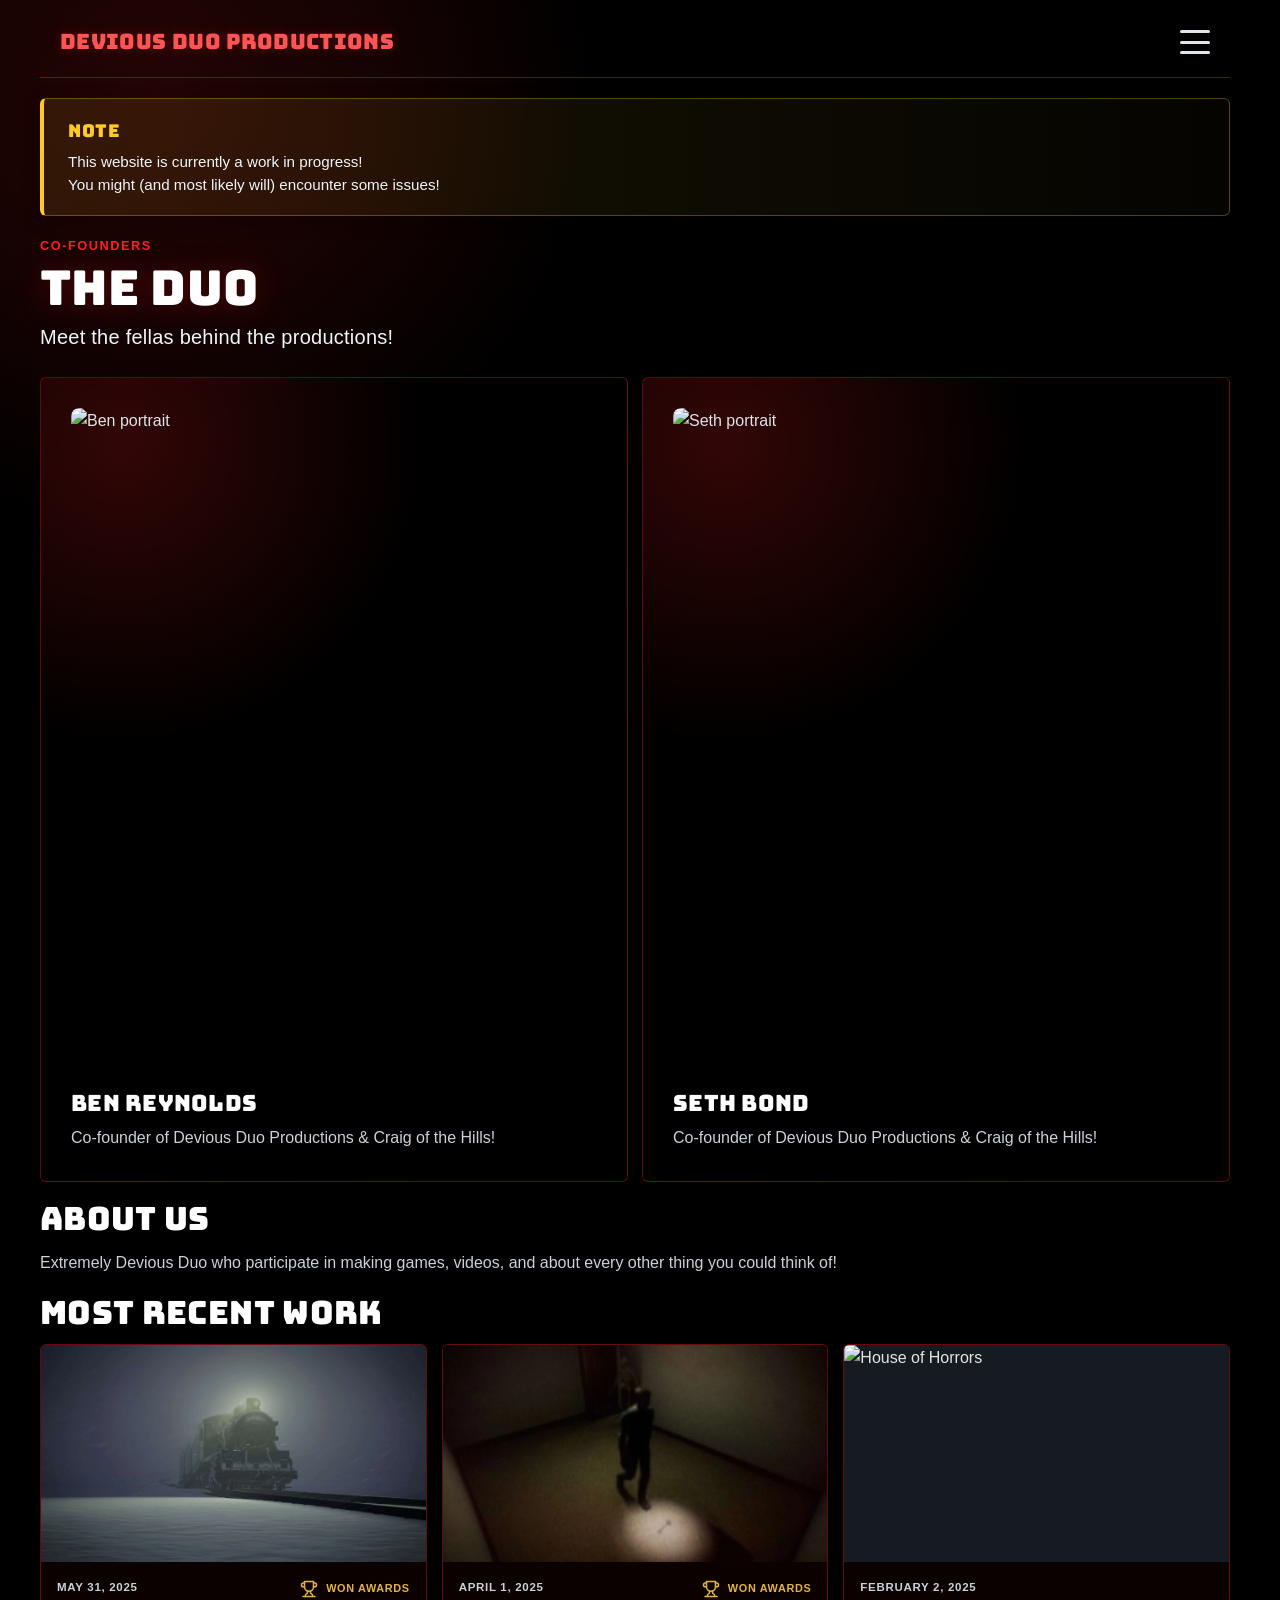
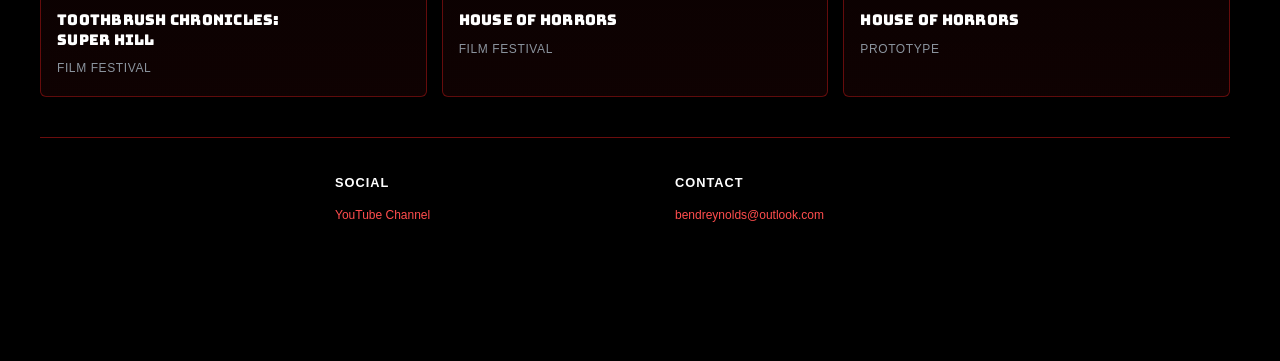
==== commit 18facb03: "Fix for images issue" ====
--- a/index.html
+++ b/index.html
@@ -13,7 +13,7 @@
     <link rel="preconnect" href="https://fonts.googleapis.com">
     <link rel="preconnect" href="https://fonts.gstatic.com" crossorigin>
     <link href="https://fonts.googleapis.com/css2?family=Bungee&display=swap" rel="stylesheet">
-    <link rel="icon" type="image/svg+xml" href="favicon.svg">
+    <link rel="icon" type="image/svg+xml" href="images/logo/devious-duo-productions.svg">
     <link rel="stylesheet" href="css/combined.min.css">
     <script type="application/ld+json">
     {
--- a/css/combined.min.css
+++ b/css/combined.min.css
@@ -1 +1 @@
-*{box-sizing:border-box}:root{--font-display:'Bungee','Trebuchet MS','Segoe UI',sans-serif;--surface-gradient:radial-gradient(circle at 14% 8%, rgba(255, 31, 31, 0.16) 0%, rgba(255, 31, 31, 0) 34%),#000000;--surface-gradient-soft:radial-gradient(circle at 14% 8%, rgba(255, 31, 31, 0.12) 0%, rgba(255, 31, 31, 0) 30%),#000000;--button-hover-bg:rgba(255, 31, 31, 0.18)}html{overflow-y:scroll;scrollbar-gutter:stable;scrollbar-width:thin;scrollbar-color:#30363d transparent}body.scroll-lock,html.scroll-lock{overflow:hidden!important}html::-webkit-scrollbar{width:10px}html::-webkit-scrollbar-track{background:0 0}html::-webkit-scrollbar-thumb{background-color:#30363d;border-radius:10px;border:2px solid #000}html::-webkit-scrollbar-thumb:hover{background-color:#484f58}body{--footer-buffer:40px;font-family:'Trebuchet MS','Segoe UI',sans-serif;max-width:1500px;margin:0 auto;padding:15px 40px calc(60px + var(--footer-buffer)) 40px;line-height:1.6;color:#e1e4e8;background:radial-gradient(circle at 12% 10%,rgba(255,31,31,.14) 0,rgba(255,31,31,0) 36%),#000;min-height:100vh;display:flex;flex-direction:column}main#page-root{flex:1 0 auto;min-height:60vh;padding-top:20px}@media (max-width:768px){body{padding:15px 20px calc(80px + var(--footer-buffer)) 20px}}h1,h2{margin-top:0;margin-bottom:0;color:#f8f9fb;font-family:var(--font-display);font-weight:400!important;letter-spacing:.35px}h3,h4,h5,h6{font-family:var(--font-display);font-weight:400!important;letter-spacing:.25px}p{margin-top:0;margin-bottom:8px}hr{margin:15px 0!important}header[data-include="html/nav.html"],header[data-include="nav.html"]{position:relative;top:0;background-color:transparent;z-index:1000;border-bottom:1px solid rgba(255,31,31,.42);margin-bottom:20px;min-height:60px;padding-bottom:8px}header{position:relative;top:0;background-color:transparent;z-index:1000;border-bottom:1px solid rgba(255,31,31,.42);padding-bottom:8px}body.modal-open>header{z-index:0}nav{display:flex;justify-content:space-between;align-items:center;padding:10px 0}.nav-container{display:flex;justify-content:space-between;align-items:center;gap:18px;padding:10px 0;max-width:1500px;margin:0 auto;width:100%}.nav-brand{display:inline-flex;align-items:center;justify-content:flex-start;flex:0 0 auto;gap:0;text-decoration:none;font-family:var(--font-display)}.nav-brand img{width:auto;height:102px;object-fit:contain;object-position:left center;display:block;max-width:min(40vw,360px)}.nav-brand span{font-size:clamp(1.1rem, 1.65vw, 1.6rem);font-weight:400;letter-spacing:.35px;line-height:1;color:#ff5454;text-shadow:0 0 12px rgba(255,31,31,.28);white-space:nowrap}.nav-links{display:flex;gap:8px;position:static;align-items:center;margin-left:0;flex:1 1 auto;justify-content:flex-end}.nav-links a{color:#f5f7fb;font-weight:400;font-family:var(--font-display);line-height:1;text-decoration:none;font-size:.9rem;text-transform:none;letter-spacing:.2px;white-space:nowrap;border:1px solid transparent;border-radius:6px;padding:7px 10px;background:0 0;cursor:pointer;margin-right:0;appearance:none;display:inline-flex;align-items:center;transform-origin:center;transition:color .2s ease,border-color .2s ease,background-color .2s ease,transform .24s cubic-bezier(0, 0, .2, 1)}.search-trigger-btn{color:#f5f7fb;font-weight:400;font-family:var(--font-display);line-height:1;text-decoration:none;font-size:.9rem;text-transform:none;letter-spacing:.2px;white-space:nowrap;border:1px solid transparent;border-radius:6px;padding:7px 10px;background:0 0;cursor:pointer;margin-right:0;appearance:none;display:inline-flex;align-items:center;transform-origin:center;transition:color .2s ease,border-color .2s ease,background-color .2s ease,transform .24s cubic-bezier(0, 0, .2, 1)}.nav-links a:hover,.search-trigger-btn:hover{color:#ffe6e6;border-color:#ff1f1f;background-color:var(--button-hover-bg)}.nav-links a.active{color:#ff7d7d;border-color:transparent;background-color:transparent}.nav-links a.active:hover{color:#ffd7d7;border-color:#ff1f1f;background-color:var(--button-hover-bg)}.nav-links a:active,.search-trigger-btn:active{border-color:#ff1f1f;background-color:var(--button-hover-bg);transform:scale(.97)}@media (max-width:900px){.nav-container{display:flex;flex-direction:column;gap:12px;align-items:center;padding:12px 0}.nav-brand{justify-self:center;text-align:center}.nav-brand img{width:auto;height:76px;max-width:min(78vw,300px)}.nav-brand span{font-size:clamp(1rem, 5vw, 1.35rem);letter-spacing:.3px}.nav-links{position:static;left:auto;transform:none;gap:8px;flex-wrap:wrap;justify-content:center}.nav-links a,.search-trigger-btn{font-size:.84rem;padding:6px 9px}}footer.page-footer,footer[data-include="footer.html"],footer[data-include="html/footer.html"]{width:100%;flex-shrink:0;background-color:#000;border-top:1px solid rgba(255,31,31,.42);color:#8b949e;font-size:.75rem;display:flex;align-items:center;justify-content:center;margin-top:40px;padding:35px 0 40px}@media (max-width:600px){footer.page-footer,footer[data-include="footer.html"],footer[data-include="html/footer.html"]{font-size:.65rem;padding:40px 15px 30px}}@media (max-width:400px){footer.page-footer,footer[data-include="footer.html"],footer[data-include="html/footer.html"]{font-size:.55rem}}.page-footer p{margin:0;max-width:950px}.skeleton-element{display:block;box-sizing:border-box;animation:skeleton-pulse 1.25s infinite ease-in-out;background:linear-gradient(110deg,rgba(255,31,31,.26) 8%,rgba(255,31,31,.36) 18%,rgba(255,31,31,.24) 33%);background-size:220% 100%}@keyframes skeleton-pulse{0%{background-position:100% 0;opacity:.8}50%{opacity:1}100%{background-position:-100% 0;opacity:.82}}#no-results{padding:60px 20px;text-align:center;color:#8b949e;width:100%;display:none}.no-results-portfolio{padding:16px 20px 14px}#no-results.no-results-portfolio+.portfolio-grid{margin-top:0}.no-results-content h3{color:#fff;margin-bottom:5px}.software-tag{color:#ff1f1f;font-weight:800;display:inline-block;font-size:.85rem;text-transform:uppercase;letter-spacing:.5px;border:none!important}#modal-tools{display:flex;flex-direction:column;gap:10px;margin-top:5px;align-items:flex-start}#modal-tools .software-tag{display:inline-flex;align-items:center;background:0 0;border:1px solid rgba(255,31,31,.42)!important;padding:8px 13px;border-radius:6px;font-size:.85rem;font-weight:700;color:#e1e4e8;min-height:34px;margin-bottom:0;transform-origin:center;transition:transform .24s cubic-bezier(0, 0, .2, 1),background-color .2s ease,border-color .2s ease;white-space:normal;word-wrap:break-word;line-height:1.4}#modal-tools .grid-certified-badge{margin-left:7px;margin-right:0}.grid-certified-badge{background-color:rgba(63,185,80,.1);color:#3fb950;border:1px solid rgba(63,185,80,.3);font-size:.55rem;padding:1px 4px;border-radius:3px;margin-left:8px;font-weight:800;vertical-align:middle;display:inline-block;letter-spacing:.5px;cursor:help}#modal-skill-cert-name,#sec-modal-skill-cert-name{color:#3fb950!important;font-weight:700;font-size:.9rem}.clickable-tool{cursor:pointer!important;transition:all .2s ease}#modal-tools .clickable-tool:hover{background:var(--button-hover-bg)!important;border-color:#ff1f1f!important;color:#fff!important}#modal-tools .clickable-tool:active{border-color:#ff1f1f!important;transform:scale(.955)}.skill-item{padding:10px 12px;border-bottom:none;cursor:pointer;height:auto;transition:background-color .2s ease}.skill-item:hover{background-color:#140909}.skill-icon-wrap{width:28px;height:28px;position:relative;display:inline-block}.skill-icon-skeleton{position:absolute;inset:0;border-radius:4px;animation:skeleton-pulse 1.25s infinite ease-in-out;background:linear-gradient(110deg,rgba(255,31,31,.26) 8%,rgba(255,31,31,.36) 18%,rgba(255,31,31,.24) 33%);background-size:220% 100%}.skill-icon{width:28px;height:28px;object-fit:contain;position:relative;display:block}.skill-meta{display:flex;flex-direction:column;gap:3px;overflow:hidden}.skill-name{color:#e1e4e8;font-weight:600}.type-badge{color:#8b949e;font-size:.75rem;text-transform:uppercase;letter-spacing:.6px}.proficiency-badge{display:inline-block;justify-self:start;padding:2px 8px;border-radius:4px;font-size:.65rem;font-weight:700;letter-spacing:.5px;text-transform:uppercase;border:1px solid transparent;line-height:1.2}.proficiency-beginner{background-color:rgba(63,185,80,.12);border-color:rgba(63,185,80,.35);color:#3fb950}.proficiency-intermediate{background-color:rgba(210,153,34,.12);border-color:rgba(210,153,34,.35);color:#d29922}.proficiency-advanced{background-color:rgba(248,81,73,.12);border-color:rgba(248,81,73,.35);color:#f85149}.proficiency-unknown{background-color:rgba(139,148,158,.12);border-color:rgba(139,148,158,.35);color:#8b949e}.tool-icon-wrap{width:14px;height:14px;min-width:14px;min-height:14px;max-width:14px;max-height:14px;position:relative;display:inline-block;margin-right:6px;vertical-align:middle;flex-shrink:0}.tool-icon-skeleton{position:absolute;inset:0;border-radius:3px;animation:skeleton-pulse 1.25s infinite ease-in-out;background:linear-gradient(110deg,rgba(255,31,31,.26) 8%,rgba(255,31,31,.36) 18%,rgba(255,31,31,.24) 33%);background-size:220% 100%}.tool-icon{width:14px;height:14px;max-width:14px;max-height:14px;object-fit:contain;position:relative;display:block;flex-shrink:0}.achievement-card{background:radial-gradient(circle at 14% 8%,rgba(255,31,31,.2) 0,rgba(255,31,31,0) 34%),#000;border:1px solid rgba(255,31,31,.36);padding:30px;border-radius:6px;margin-top:20px;transition:all .3s ease;touch-action:manipulation}.achievement-card:hover{border-color:#ff1f1f}.achievement-info h3{margin:15px 0 5px 0;color:#fff;font-size:1.4rem}.achievement-card p,.achievement-info p{color:#c9d1d9;font-size:1rem;margin-top:0;margin-bottom:4px}#page-root #education>h2,#page-root .bio-section h2,#page-root>h2,.page-intro h1,.page-intro h2{font-size:2rem;font-weight:700;line-height:1.2;color:#fff;margin-top:0;margin-bottom:12px}.page-intro.section-intro p{margin-bottom:0}.page-intro.section-intro+.achievement-card{margin-top:0}.page-intro.section-intro+div[data-fragment=controls]{margin-top:0}.achievements-section-intro{border-bottom:none;margin-top:25px;margin-bottom:0}.achievements-section-intro--film{margin-bottom:16px}.achievements-section-intro--film+.achievement-card{margin-top:12px}#page-root>.page-intro{display:block}.bio-section p,.page-intro p{margin-top:0;margin-bottom:4px;max-width:none;line-height:1.6;color:#c9d1d9}#honor-roll-items,#presidents-list-items{min-height:24px;margin-left:12px;color:#e1e4e8;font-size:.9rem;display:flex;flex-flow:row wrap;align-items:center;gap:8px 10px}#nominations-items{min-height:24px}.achievement-inline-item{display:flex;flex-direction:column;gap:4px}.inline-action-button{display:inline-flex;align-items:center;gap:8px;width:fit-content;color:#e1e4e8;border:1px solid rgba(255,31,31,.42);background:#000;text-decoration:none;font-size:.85rem;font-weight:700;line-height:1;border-radius:6px;padding:8px 13px;transform-origin:center;transition:transform .24s cubic-bezier(0, 0, .2, 1),background-color .2s ease,color .2s ease,border-color .2s ease}.inline-action-button svg{transition:transform .24s cubic-bezier(0, 0, .2, 1);flex-shrink:0}.inline-action-button[aria-disabled=true]{gap:0;user-select:text;-webkit-user-select:text;-ms-user-select:text}.inline-action-button[aria-disabled=true]::after{width:0;height:0;background-image:none;opacity:0;transition:none}.inline-action-button[aria-disabled=true]:hover{background:#000;border-color:rgba(255,31,31,.42);color:#e1e4e8;transform:none}.inline-action-button[aria-disabled=true]:hover::after{width:0;height:0;background-image:none;opacity:0;transform:none}.inline-action-button[aria-disabled=true]:active{transform:none}.inline-action-button[aria-disabled=true]:focus,.inline-action-button[aria-disabled=true]:focus-visible{outline:0;box-shadow:none}.inline-action-button:hover{background-color:var(--button-hover-bg);border-color:#ff1f1f;color:#fff}.inline-action-button:hover svg{transform:translateX(2px)}.inline-action-button:active{border-color:#ff1f1f;transform:scale(.955)}#festival-awards-container{margin-top:24px;padding-top:0;border-top:none;min-height:0}.festival-award-card .card-content{flex-direction:column;align-items:stretch;padding-bottom:16px}.festival-award-card .card-info{align-items:stretch;width:100%;max-width:100%}.festival-award-card .festival-award-list{margin:0;padding:0;list-style:none;display:flex;flex-direction:column;gap:14px;width:100%;max-width:100%;box-sizing:border-box}.festival-award-card .festival-award-line{display:flex;align-items:flex-start;gap:12px;width:100%;box-sizing:border-box}.festival-award-card .festival-award-line-body{flex:1 1 0;min-width:0}.festival-award-card .festival-award-prize,.film-award-name{display:block;font-size:.68rem;font-weight:600;color:#e3b341;text-transform:uppercase;letter-spacing:.04em;line-height:1.3}.modal-award-item{margin-bottom:12px}.modal-award-item:last-child{margin-bottom:0}.modal-award-row{display:flex;align-items:flex-start;gap:12px;width:100%}.modal-award-row .film-award-name{flex:1 1 0;min-width:0;text-align:left;font-size:1rem;line-height:1.38}.modal-award-date{flex:0 0 auto;margin-left:auto;font-size:.72rem;color:#8b949e;text-align:right;line-height:1.35;padding-top:1px}.modal-award-loc{margin-top:5px;display:flex;flex-direction:column;gap:2px}.modal-award-loc-festival{font-size:.75rem;color:#8b949e;line-height:1.4}.modal-award-loc-school{font-size:.68rem;color:#6e7681;line-height:1.35}.card-awards-stack{margin-left:auto}.portfolio-card .card-awards-row{display:inline-flex;flex-direction:row;align-items:center;gap:8px;cursor:inherit}.portfolio-card .card-awards-icon{display:inline-flex;align-items:center;justify-content:center;flex-shrink:0;color:#e3b341;line-height:0}.portfolio-card .card-awards-icon .lucide-trophy{display:block}.portfolio-card .card-awards-label{font-size:.68rem;font-weight:600;color:#e3b341;text-transform:uppercase;letter-spacing:.06em;line-height:1.2;white-space:nowrap}.festival-award-card .festival-award-date{flex:0 0 auto;margin-left:auto;text-align:right;font-size:.68rem;color:#6e7681;padding-top:1px;line-height:1.35}.portfolio-grid{display:grid!important;grid-template-columns:repeat(3,1fr)!important;gap:15px;width:100%;visibility:visible;align-items:start;align-content:start;grid-auto-rows:auto}.portfolio-card{background:linear-gradient(to bottom,rgba(255,31,31,.02) 0,rgba(255,31,31,.06) 100%),#000;border:1px solid rgba(255,31,31,.36);border-radius:6px;overflow:hidden;cursor:pointer;display:flex;flex-direction:column;height:auto;min-height:0;align-self:stretch;width:100%;transition:border-color .3s ease;touch-action:manipulation}.portfolio-card:hover{border-color:#ff1f1f}.card-thumb{width:100%;aspect-ratio:16/9;flex-shrink:0;background-color:#161b22;overflow:hidden;display:flex;align-items:center;justify-content:center;position:relative}.card-thumb img{width:100%;height:100%;object-fit:cover}.card-content{flex:0 1 auto;padding:16px 16px 18px;display:flex;justify-content:space-between;align-items:flex-start;gap:12px;min-height:0;background:0 0;position:relative;z-index:1}.card-content::before{content:'';position:absolute;inset:0;pointer-events:none;background:linear-gradient(to bottom,rgba(255,31,31,.08) 0,rgba(255,31,31,.18) 100%);opacity:0;transition:opacity .3s ease;z-index:0}.portfolio-card:hover .card-content::before{opacity:1}.card-content>*{position:relative;z-index:1}.card-info{flex:1;min-width:0;display:flex;flex-direction:column;align-items:flex-start;gap:10px}.card-awards{flex-shrink:0;display:flex;align-items:flex-start;justify-content:flex-end;padding-top:2px}.card-content h3{margin:0;color:#fff;font-size:.92rem;font-weight:600;line-height:1.32;overflow-wrap:anywhere;word-break:break-word}.card-meta-date{margin:0;padding:0;color:#c9d1d9;font-size:.72rem;line-height:1.35;letter-spacing:.06em;text-transform:uppercase;font-weight:600;overflow-wrap:anywhere}.card-info .type-badge{display:inline-block;margin:0;align-self:flex-start}@media (max-width:600px){.portfolio-grid{grid-template-columns:repeat(2,1fr)!important}}@media (max-width:480px){.portfolio-grid{grid-template-columns:1fr!important}}.controls{margin-top:25px;display:flex;flex-wrap:wrap;align-items:center;justify-content:space-between;gap:16px;margin-bottom:0;padding:0}.controls.controls-skills{padding:0;flex-direction:row;flex-wrap:wrap;align-items:center;justify-content:space-between;gap:16px;margin-bottom:14px}.controls-skills-row{display:flex;flex-wrap:wrap;align-items:center;justify-content:space-between;gap:16px;flex:1 1 auto;min-width:0}.controls-skills-row .search-box{flex:0 1 350px;max-width:350px;margin-right:auto}.skills-filter-results-row{display:flex;justify-content:space-between;align-items:center;gap:16px;width:100%;margin:0 0 12px;padding:0;box-sizing:border-box}.skills-filter-results-row>.page-search-status{margin:0;flex:1 1 auto;min-width:0;text-align:left}.skills-filter-results-row .filter-results-count{flex:0 1 auto;width:auto;max-width:100%;margin:0;text-align:right;align-self:auto}.portfolio-filter-results-row{display:flex;justify-content:space-between;align-items:center;gap:16px;width:100%;margin:0 0 12px;padding:0;box-sizing:border-box}.portfolio-filter-results-row>.page-search-status{margin:0;flex:1 1 auto;min-width:0;text-align:left}.portfolio-filter-results-row .filter-results-count{flex:0 1 auto;width:auto;max-width:100%;margin:0;text-align:right;align-self:auto}.controls:not(.controls-skills){justify-content:flex-start;align-items:center;gap:16px 20px;margin-bottom:14px}.controls:not(.controls-skills) .search-box{flex:1 1 260px;max-width:420px;margin-right:0;min-width:0}.controls:not(.controls-skills) .filter-controls{margin-left:auto;justify-content:flex-end}#courses-dashboard{margin-top:22px;display:flex;flex-direction:column;gap:12px;width:360px}.courses-dashboard .dashboard-item{display:flex;justify-content:space-between;align-items:center;padding:10px 15px;background:#000;border:1px solid #30363d;border-radius:6px;transition:border-color .2s ease}.courses-dashboard .dashboard-label,.gpa-label{color:#ff1f1f;font-size:.8rem;font-weight:700;text-transform:uppercase;letter-spacing:.5px}.gpa-row{display:flex;align-items:center;gap:10px}.courses-dashboard .dashboard-value{font-size:1.1rem;font-weight:600;color:#fff}.courses-dashboard .dashboard-value .proficiency-badge{font-size:1.1rem;padding:2px 10px;border-radius:6px;line-height:1.25}.courses-dashboard .dashboard-value .gpa-perfect{color:#3fb950;text-shadow:0 0 8px rgba(63,185,80,.3)}.courses-dashboard .dashboard-value.standing-freshman{color:#e1e4e8}.courses-dashboard .dashboard-value.standing-sophomore{color:#d29922}.courses-dashboard .dashboard-value.standing-junior{color:#ff1f1f}.courses-dashboard .dashboard-value.standing-senior{color:#3fb950}.courses-dashboard .dashboard-item--stacked{flex-direction:column;align-items:stretch;gap:12px;padding-top:2px}.courses-dashboard .dashboard-item-row{display:flex;justify-content:space-between;align-items:center}.courses-dashboard .dashboard-progress{background:#140909;border:1px solid #30363d;border-radius:999px;height:20px;overflow:hidden;position:relative}.courses-dashboard .dashboard-progress-fill{height:100%;background:linear-gradient(90deg,#ff1f1f,#ff5c5c);width:0%;border-radius:999px;transition:width .8s cubic-bezier(.2, .8, .2, 1);will-change:width;box-shadow:0 0 12px rgba(88,166,255,.4)}.page-search-status{padding:0 5px;margin:6px 0 10px;font-size:.9rem;color:#8b949e;visibility:hidden;height:1.25em;line-height:1.25em;white-space:nowrap;overflow:hidden;text-overflow:ellipsis;text-align:left}.page-search-status.visible{visibility:visible}.page-search-status-inner{display:inline-flex;align-items:center;gap:10px;color:#c9d1d9}.page-search-spinner{width:14px;height:14px;border-radius:50%;border:2px solid rgba(88,166,255,.25);border-top-color:#ff1f1f;animation:search-spin .8s linear infinite;flex-shrink:0}.search-box{flex:0 1 350px;max-width:350px;margin-right:auto}.search-container{position:relative;width:100%;max-width:none}.custom-input{width:100%;background-color:#000;background-image:url("data:image/svg+xml,%3Csvg xmlns='http://www.w3.org/2000/svg' width='24' height='24' viewBox='0 0 24 24' fill='none' stroke='%238b949e' stroke-width='2' stroke-linecap='round' stroke-linejoin='round'%3E%3Ccircle cx='11' cy='11' r='8'/%3E%3Cpath d='m21 21-4.3-4.3'/%3E%3C/svg%3E");background-repeat:no-repeat;background-position:11px center;background-size:14px 14px;border:1px solid rgba(255,31,31,.42);padding:7px 52px 7px 34px;border-radius:6px;color:#e1e4e8;font-size:.85rem;transition:all .2s ease;box-sizing:border-box;height:36px;line-height:36px}.custom-input:focus{border-color:#ff1f1f;box-shadow:0 0 0 3px rgba(88,166,255,.1);outline:0}.custom-input:hover{background-color:var(--button-hover-bg);border-color:#ff1f1f}.filter-controls{display:flex;flex-wrap:wrap;gap:12px;align-items:center}.filter-group{display:flex;align-items:center;gap:10px;flex:0 0 auto}.filter-group label{font-size:.75rem;color:#8b949e;text-transform:uppercase;font-weight:800;letter-spacing:.5px}.filter-results-count{flex:0 1 auto;width:100%;max-width:350px;margin:0;margin-right:auto;padding:0;align-self:flex-start;font-size:.8rem;color:#8b949e;letter-spacing:.02em;line-height:1.35}.controls .filter-results-count{flex-basis:100%;width:100%;max-width:350px}.filter-group select:hover{border-color:#8b949e}.filter-group select:focus{outline:0;border-color:#ff1f1f}.custom-select-container,.multi-select-container{position:relative;user-select:none}body.dropdown-scroll-lock,html.dropdown-scroll-lock{overflow:hidden!important;overscroll-behavior:none}.custom-select-trigger,.multi-select-trigger{background:#000;color:#e1e4e8;border:1px solid rgba(255,31,31,.42);padding:7px 12px;border-radius:6px;font-size:.85rem;cursor:pointer;transition:all .2s ease;min-width:130px;display:flex;justify-content:space-between;align-items:center;gap:8px;height:36px;box-sizing:border-box}.custom-select-trigger:hover,.multi-select-trigger:hover{background-color:var(--button-hover-bg);border-color:#ff1f1f}.custom-select-container.open .custom-select-trigger,.multi-select-container.open .multi-select-trigger{background-color:var(--button-hover-bg);border-color:#ff1f1f}.custom-select-trigger::after,.multi-select-trigger::after{content:'';width:16px;height:16px;flex-shrink:0;background-repeat:no-repeat;background-position:center;transition:transform .16s cubic-bezier(0, 0, .2, 1);background-size:16px 16px;background-image:url("data:image/svg+xml,%3Csvg xmlns='http://www.w3.org/2000/svg' width='24' height='24' viewBox='0 0 24 24' fill='none' stroke='%238b949e' stroke-width='2' stroke-linecap='round' stroke-linejoin='round'%3E%3Cpath d='m6 9 6 6 6-6'/%3E%3C/svg%3E");transform-origin:50% 55%;transition:transform .22s cubic-bezier(0, 0, .2, 1)}.custom-select-container.open .custom-select-trigger::after,.multi-select-container.open .multi-select-trigger::after{transform:rotate(180deg)}.custom-select-dropdown,.multi-select-dropdown{position:absolute;top:100%;right:0;margin-top:5px;background:#000;border:1px solid rgba(255,31,31,.42);border-radius:6px;box-shadow:0 8px 24px rgba(0,0,0,.5);z-index:990;min-width:160px;max-height:420px;overflow:hidden;display:block;padding:0;opacity:0;visibility:hidden;pointer-events:none;transform:translateY(-6px);transition:opacity .14s ease,transform .14s ease,visibility 0s linear .14s}.custom-select-container.open .custom-select-dropdown,.multi-select-container.open .multi-select-dropdown{opacity:1;visibility:visible;pointer-events:auto;transform:translateY(0);transition:opacity .14s ease,transform .14s ease}.custom-select-item,.multi-select-item{padding:8px 12px;font-size:.85rem;color:#e1e4e8;cursor:pointer;display:flex;align-items:flex-start;gap:10px;transition:background .1s ease;opacity:0;transform:translateY(-4px)}.multi-select-item-label{font-weight:400;text-transform:none;letter-spacing:normal;line-height:1.45}.column-filter-value-row input[type=checkbox],.multi-select-item input[type=checkbox]{appearance:none;-webkit-appearance:none;width:16px;height:16px;min-width:16px;margin:0;border-radius:4px;border:1px solid #ff1f1f;background:0 0;display:inline-flex;align-items:center;justify-content:center;cursor:pointer;position:relative;box-shadow:none;transition:background .12s ease,border-color .12s ease}.search-type-filter-item input[type=checkbox]{appearance:none;-webkit-appearance:none;width:16px;height:16px;min-width:16px;margin:0;border-radius:4px;border:1px solid #ff1f1f;background:0 0;display:inline-flex;align-items:center;justify-content:center;cursor:pointer;position:relative;box-shadow:none}.column-filter-value-row input[type=checkbox]:checked,.multi-select-item input[type=checkbox]:checked,.search-type-filter-item input[type=checkbox]:checked{background:#ff1f1f}.column-filter-value-row input[type=checkbox]::after,.multi-select-item input[type=checkbox]::after{content:'';width:9px;height:9px;opacity:0;transform:scale(.75);transition:opacity .12s ease,transform .12s ease;background:no-repeat center/contain url("data:image/svg+xml,%3Csvg xmlns='http://www.w3.org/2000/svg' width='10' height='10' viewBox='0 0 10 10' fill='none'%3E%3Cpath d='M2 5.25 4.1 7.35 8 2.9' stroke='white' stroke-width='1.7' stroke-linecap='round' stroke-linejoin='round'/%3E%3C/svg%3E")}.search-type-filter-item input[type=checkbox]::after{content:'';width:9px;height:9px;opacity:0;transform:scale(.75);background:no-repeat center/contain url("data:image/svg+xml,%3Csvg xmlns='http://www.w3.org/2000/svg' width='10' height='10' viewBox='0 0 10 10' fill='none'%3E%3Cpath d='M2 5.25 4.1 7.35 8 2.9' stroke='white' stroke-width='1.7' stroke-linecap='round' stroke-linejoin='round'/%3E%3C/svg%3E")}.column-filter-value-row input[type=checkbox]:checked::after,.multi-select-item input[type=checkbox]:checked::after,.search-type-filter-item input[type=checkbox]:checked::after{opacity:1;transform:scale(1)}.custom-select-container.skip-animation .custom-select-item,.multi-select-container.skip-animation .multi-select-item{animation:none!important;opacity:1!important;transform:translateY(0)!important}.custom-select-container.open .custom-select-item,.multi-select-container.open .multi-select-item{animation:dropdown-item-reveal .2s ease forwards}.custom-select-container[data-no-animate] .custom-select-item,.multi-select-container[data-no-animate] .multi-select-item{animation:none!important}.custom-select-container.open .custom-select-item:first-child,.multi-select-container.open .multi-select-item:first-child{animation-delay:20ms}.custom-select-container.open .custom-select-item:nth-child(2),.multi-select-container.open .multi-select-item:nth-child(2){animation-delay:40ms}.custom-select-container.open .custom-select-item:nth-child(3),.multi-select-container.open .multi-select-item:nth-child(3){animation-delay:60ms}.custom-select-container.open .custom-select-item:nth-child(4),.multi-select-container.open .multi-select-item:nth-child(4){animation-delay:80ms}.custom-select-container.open .custom-select-item:nth-child(5),.multi-select-container.open .multi-select-item:nth-child(5){animation-delay:.1s}.custom-select-container.open .custom-select-item:nth-child(6),.multi-select-container.open .multi-select-item:nth-child(6){animation-delay:.12s}.custom-select-container.open .custom-select-item:nth-child(n+7),.multi-select-container.open .multi-select-item:nth-child(n+7){animation-delay:.14s}.custom-select-dropdown>.custom-select-item:first-child,.multi-select-dropdown>.multi-select-item:first-child{border-top-left-radius:6px;border-top-right-radius:6px}.custom-select-dropdown>.custom-select-item:last-child,.multi-select-dropdown>.multi-select-item:last-child{border-bottom-left-radius:6px;border-bottom-right-radius:6px}@keyframes dropdown-item-reveal{from{opacity:0;transform:translateY(-4px);filter:blur(6px)}to{opacity:1;transform:translateY(0);filter:blur(0)}}.custom-select-item:hover,.multi-select-item:hover{background:#1f2428}.custom-select-item.selected{color:#fff;background:rgba(255,31,31,.24);box-shadow:inset 2px 0 0 #ff1f1f}@media (max-width:600px){.controls{grid-template-columns:1fr}.filter-controls{flex-direction:column;width:100%}}#media-container{position:relative;width:100%;aspect-ratio:16/9;flex:1 1 0;min-height:0;max-height:min(48vh,460px);background:#000;border-radius:4px;overflow:hidden;transition:flex .35s ease}#big-image-view,#modal-video{position:absolute;top:0;left:0;width:100%;height:100%;object-fit:contain}#media-container>*{position:absolute;inset:0}.media-skeleton{position:absolute;top:0;left:0;width:100%;height:100%;border-radius:4px;background:linear-gradient(110deg,rgba(255,31,31,.26) 8%,rgba(255,31,31,.36) 18%,rgba(255,31,31,.24) 33%);background-size:220% 100%;animation:skeleton-pulse 1.5s infinite ease-in-out}.gallery-toggle-row{display:flex;justify-content:center;margin:6px 0 6px 0;order:1}.gallery-toggle{display:inline-flex;align-items:center;justify-content:center;background:#000;color:#e1e4e8;border:1px solid rgba(255,31,31,.42);border-radius:6px;width:56px;height:20px;margin:0;cursor:pointer;transition:background .2s ease,color .2s ease,border-color .2s ease}.gallery-toggle:hover{border-color:#ff1f1f}.gallery-toggle::after{content:'';width:14px;height:14px;flex-shrink:0;background-repeat:no-repeat;background-position:center;background-size:14px 14px;background-image:url("data:image/svg+xml,%3Csvg xmlns='http://www.w3.org/2000/svg' width='24' height='24' viewBox='0 0 24 24' fill='none' stroke='%238b949e' stroke-width='2' stroke-linecap='round' stroke-linejoin='round'%3E%3Cpath d='m6 9 6 6 6-6'/%3E%3C/svg%3E");transform-origin:50% 55%;transform:rotate(var(--gallery-arrow-rotate));transition:transform .25s ease}.gallery-toggle[aria-expanded=false]{--gallery-arrow-rotate:180deg}.gallery-stack{display:flex;flex-direction:column;gap:6px;margin-top:auto;padding-top:10px;padding-bottom:6px;min-height:0;flex-shrink:0;overflow:hidden;max-width:100%;width:100%}.gallery-container-wrapper{display:flex;align-items:stretch;--gallery-item-height:80px;--gallery-control-radius:6px;background:#000;border:1px solid rgba(255,31,31,.42);border-radius:var(--gallery-control-radius);margin:0;overflow:hidden;width:100%;max-height:clamp(88px,17vh,140px);opacity:1;transform:translateY(0);transition:max-height .35s ease,opacity .25s ease,transform .35s ease,margin .25s ease;order:2;box-sizing:border-box}@media (max-height:900px){#media-container{max-height:min(42vh,360px)}.gallery-container-wrapper{max-height:clamp(82px,15vh,122px);--gallery-item-height:70px}.gallery-skeleton,.screenshot-gallery img,.video-thumb-btn{flex-basis:120px;height:70px}}@media (max-height:780px){#media-container{max-height:min(34vh,280px)}.gallery-container-wrapper{max-height:clamp(66px,11vh,92px);--gallery-item-height:46px}.gallery-skeleton,.screenshot-gallery img,.video-thumb-btn{flex-basis:82px;height:46px}.gallery-nav-btn{width:30px}.modal:not(.modal-skill):not(.gallery-collapsed) #media-container{max-height:min(24vh,180px);flex:0 0 auto}.modal:not(.modal-skill) .modal-media-pane{padding:14px;overflow-y:hidden}.modal:not(.modal-skill) .gallery-stack{margin-top:auto;padding-top:6px;gap:4px;padding-bottom:2px}.modal:not(.modal-skill) .screenshot-gallery{padding:6px;gap:8px}.video-overlay{gap:2px}.video-play-icon{font-size:1rem}.video-label{font-size:.52rem;letter-spacing:.6px}}@media (max-height:680px){.modal:not(.modal-skill) .modal-media-pane{padding:10px}.modal:not(.modal-skill):not(.gallery-collapsed) #media-container{max-height:min(20vh,140px)}.modal:not(.modal-skill) .gallery-container-wrapper{max-height:clamp(56px,9vh,76px);--gallery-item-height:36px}.modal:not(.modal-skill) .gallery-skeleton,.modal:not(.modal-skill) .screenshot-gallery img,.modal:not(.modal-skill) .video-thumb-btn{flex-basis:66px;height:36px}.modal:not(.modal-skill) .gallery-nav-btn{width:24px}.modal:not(.modal-skill) .video-play-icon{font-size:.85rem}.modal:not(.modal-skill) .video-label{font-size:.45rem;letter-spacing:.35px}}.input-clear-button.close-button::before{display:none}.screenshot-gallery{flex:1;display:flex;align-items:center;gap:12px;overflow-x:auto;overflow-y:hidden;padding:10px;transition:opacity .25s ease,padding .25s ease;scrollbar-width:none;-ms-overflow-style:none;cursor:grab}@media (max-height:1300px){#media-container{max-height:min(40vh,340px)}.gallery-container-wrapper{max-height:clamp(84px,14vh,118px);--gallery-item-height:68px}.gallery-skeleton,.screenshot-gallery img,.video-thumb-btn{flex-basis:118px;height:68px}}.modal.gallery-collapsed .gallery-container-wrapper{max-height:0;opacity:0;margin:0;transform:translateY(15px);pointer-events:none}.modal.gallery-collapsed .screenshot-gallery{opacity:0;padding-top:0;padding-bottom:0;pointer-events:none}.screenshot-gallery::-webkit-scrollbar{display:none}.screenshot-gallery:active{cursor:grabbing}.gallery-nav-btn{background:0 0;color:#e1e4e8;border:none;height:auto;width:55px;cursor:pointer;display:flex;align-items:center;justify-content:center;font-size:0;transition:background .2s ease,color .2s ease;flex-shrink:0;z-index:10;overflow:hidden;outline:0;align-self:stretch;border-radius:0}.gallery-nav-btn::before{content:'';width:24px;height:24px;flex-shrink:0;background-repeat:no-repeat;background-position:center;background-size:24px 24px;transition:transform .16s cubic-bezier(0, 0, .2, 1)}.gallery-nav-btn.prev:hover::before{transform:translateX(-1px)}.gallery-nav-btn.next:hover::before{transform:translateX(1px)}.icon-hover-effect-prev::before{transform:translateX(-3px)}.icon-hover-effect-next::before{transform:translateX(3px)}.gallery-nav-btn.prev::before{background-image:url("data:image/svg+xml,%3Csvg xmlns='http://www.w3.org/2000/svg' width='24' height='24' viewBox='0 0 24 24' fill='none' stroke='%23e1e4e8' stroke-width='2' stroke-linecap='round' stroke-linejoin='round'%3E%3Cpath d='m15 18-6-6 6-6'/%3E%3C/svg%3E")}.gallery-nav-btn.next::before{background-image:url("data:image/svg+xml,%3Csvg xmlns='http://www.w3.org/2000/svg' width='24' height='24' viewBox='0 0 24 24' fill='none' stroke='%23e1e4e8' stroke-width='2' stroke-linecap='round' stroke-linejoin='round'%3E%3Cpath d='m9 18 6-6-6-6'/%3E%3C/svg%3E")}.gallery-nav-btn.prev{border-right:1px solid rgba(255,31,31,.42);border-top-left-radius:var(--gallery-control-radius);border-bottom-left-radius:var(--gallery-control-radius);background:0 0}.gallery-nav-btn.next{border-left:1px solid rgba(255,31,31,.42);border-top-right-radius:var(--gallery-control-radius);border-bottom-right-radius:var(--gallery-control-radius);background:0 0}.gallery-nav-btn:hover{background-color:rgba(255,31,31,.18);color:#e1e4e8}.screenshot-gallery img,.video-thumb-btn{flex:0 0 140px;height:80px;object-fit:cover;border-radius:4px;border:2px solid transparent;opacity:.5;transition:all .2s ease;cursor:pointer}.screenshot-gallery img.selected,.video-thumb-btn.selected{border-color:#ff1f1f!important;opacity:1;transform:scale(1.02)}.screenshot-gallery img:hover,.video-thumb-btn:hover{opacity:.8}.video-thumb-btn{background:#000;position:relative;padding:0;overflow:hidden;border:2px solid transparent;display:block}.video-thumb-btn img{width:100%;height:100%;object-fit:cover;opacity:.6}.video-overlay{position:absolute;top:0;left:0;right:0;bottom:0;display:flex;flex-direction:column;align-items:center;justify-content:center;gap:4px;background:rgba(0,0,0,.3);z-index:2;pointer-events:none}.video-play-icon{font-size:1.4rem;color:#fff;text-shadow:0 0 10px rgba(0,0,0,.5)}.video-label{font-size:.65rem;font-weight:900;color:#fff;letter-spacing:1px;text-shadow:0 0 5px rgba(0,0,0,.8);line-height:1;white-space:nowrap;max-width:100%;overflow:hidden;text-overflow:ellipsis}.video-thumb-btn.selected .video-overlay{background:0 0}.video-thumb-btn.selected img{opacity:1}.gallery-skeleton{flex:0 0 140px;height:80px;background:linear-gradient(110deg,rgba(255,31,31,.26) 8%,rgba(255,31,31,.36) 18%,rgba(255,31,31,.24) 33%);background-size:220% 100%;border-radius:4px;animation:skeleton-pulse 1.5s infinite ease-in-out}@media (max-width:1400px){#media-container{max-height:200px;flex:0 0 auto}.gallery-container-wrapper{max-height:130px}.screenshot-gallery img,.video-thumb-btn{flex:0 0 130px;height:75px}.gallery-skeleton{flex:0 0 130px;height:75px}.gallery-nav-btn{width:42px;font-size:1.1rem}}@media (max-width:1200px){#media-container{max-height:160px;flex:0 0 auto}.gallery-container-wrapper{max-height:110px}.screenshot-gallery img,.video-thumb-btn{flex:0 0 110px;height:65px}.gallery-skeleton{flex:0 0 110px;height:65px}.gallery-nav-btn{width:38px;font-size:1rem}}@media (max-width:900px){#media-container{max-height:none;flex:1 1 0}}@media (max-width:750px){.screenshot-gallery img,.video-thumb-btn{flex:0 0 120px;height:70px}.gallery-skeleton{flex:0 0 120px;height:70px}.gallery-nav-btn{width:40px;font-size:1.1rem}.gallery-container-wrapper{max-height:120px}}@media (max-width:600px){.screenshot-gallery img,.video-thumb-btn{flex:0 0 110px;height:64px}.gallery-skeleton{flex:0 0 110px;height:64px}.gallery-nav-btn{width:35px;font-size:1rem}.gallery-container-wrapper{max-height:100px}}.modal{display:none;position:fixed;z-index:2000;left:0;top:0;width:100%;height:100%;background-color:rgba(0,0,0,.75);overflow-y:auto;padding:20px 0}.modal-content{background:var(--surface-gradient);border:1px solid #30363d;width:85%;max-width:90%;border-radius:12px;position:relative;max-height:none;display:flex;flex-direction:column;overflow:hidden;box-sizing:border-box;padding-left:85px;padding-right:85px;margin:auto;transition:width .26s ease,max-width .26s ease,padding-left .26s ease,padding-right .26s ease}.modal-body-split{transition:opacity .2s ease,transform .2s ease}.modal-content .modal-info-pane,.modal-content.no-side-padding .modal-info-pane{transition:opacity .2s ease,transform .2s ease}.modal-content.no-side-padding{padding-left:20px;padding-right:20px;max-width:75%}.modal-skill .modal-content.no-side-padding{padding-left:20px;padding-right:20px}.modal-skill .modal-content{width:680px;max-width:90%;padding-left:74px;padding-right:74px}.modal-skill .modal-info-pane{max-width:none;padding:30px 0}#external-link-modal.external-link-modal{z-index:100500!important}.external-link-modal{align-items:center;justify-content:center;padding:20px}.external-link-modal-content{width:min(92vw,520px);max-width:520px;padding:24px 24px 20px 24px;border-radius:10px}.external-link-header{display:flex;justify-content:space-between;align-items:center;margin-bottom:0}.external-link-header h3{margin:0;color:#fff;font-size:1.2rem;font-weight:800;letter-spacing:.2px}.external-link-divider{border:0;border-top:1px solid rgba(255,31,31,.42)}.external-link-divider-top{margin:10px 0 12px 0}.external-link-divider-bottom{margin:12px 0 10px 0}.external-link-message{margin:0 0 8px 0;color:#c9d1d9;font-size:.95rem}.external-link-title{margin:0 0 6px 0;color:#e1e4e8;font-size:.9rem;line-height:1.35}.external-link-category{margin:0 0 6px 0;color:#e1e4e8;font-size:.9rem;line-height:1.35}.external-link-url{margin:0;color:#e1e4e8;font-size:.9rem;word-break:break-all;line-height:1.35}.external-link-actions{display:flex;justify-content:flex-end;gap:10px;margin-top:0}.external-link-btn{border:1px solid rgba(255,31,31,.42);background:0 0;color:#e1e4e8;border-radius:6px;padding:8px 16px;font-size:.85rem;font-weight:700;cursor:pointer;display:inline-flex;align-items:center;gap:8px;transform-origin:center;transition:transform .24s cubic-bezier(0, 0, .2, 1),background-color .2s ease,color .2s ease,border-color .2s ease}.external-link-btn:hover{background-color:var(--button-hover-bg);border-color:#ff1f1f;color:#fff}.external-link-btn.primary{background:0 0;border-color:rgba(255,31,31,.42);color:#e1e4e8}.external-link-btn.primary:hover{background-color:var(--button-hover-bg);border-color:#ff1f1f;color:#fff}.external-link-btn:active{border-color:#ff1f1f;transform:scale(.955)}#external-link-continue::after{content:'';width:14px;height:14px;flex-shrink:0;background-repeat:no-repeat;background-position:center;background-size:14px 14px;background-image:url("data:image/svg+xml,%3Csvg xmlns='http://www.w3.org/2000/svg' width='24' height='24' viewBox='0 0 24 24' fill='none' stroke='%23e1e4e8' stroke-width='2' stroke-linecap='round' stroke-linejoin='round'%3E%3Cpath d='m9 18 6-6-6-6'/%3E%3C/svg%3E");transform:translateX(0);transition:transform .18s ease}#external-link-continue:hover::after{transform:translateX(1px)}.modal-nav-btn{position:absolute;top:0;bottom:0;width:55px;background:0 0;border:none;color:#e1e4e8;font-size:0;cursor:pointer;display:flex;align-items:center;justify-content:center;z-index:10;overflow:hidden;outline:0;transition:background .2s ease,color .2s ease}.modal-nav-btn::before,.sec-modal-nav-btn::before{content:'';width:24px;height:24px;flex-shrink:0;background-repeat:no-repeat;background-position:center;background-size:24px 24px;transition:transform .16s cubic-bezier(0, 0, .2, 1)}.icon-hover-effect-prev::before,.modal-nav-btn.prev:hover::before,.sec-modal-nav-btn.prev:hover::before{transform:translateX(-1px)}.icon-hover-effect-next::before,.modal-nav-btn.next:hover::before,.sec-modal-nav-btn.next:hover::before{transform:translateX(1px)}.modal-nav-btn.prev::before,.sec-modal-nav-btn.prev::before{background-image:url("data:image/svg+xml,%3Csvg xmlns='http://www.w3.org/2000/svg' width='24' height='24' viewBox='0 0 24 24' fill='none' stroke='%23e1e4e8' stroke-width='2' stroke-linecap='round' stroke-linejoin='round'%3E%3Cpath d='m15 18-6-6 6-6'/%3E%3C/svg%3E")}.modal-nav-btn.next::before,.sec-modal-nav-btn.next::before{background-image:url("data:image/svg+xml,%3Csvg xmlns='http://www.w3.org/2000/svg' width='24' height='24' viewBox='0 0 24 24' fill='none' stroke='%23e1e4e8' stroke-width='2' stroke-linecap='round' stroke-linejoin='round'%3E%3Cpath d='m9 18 6-6-6-6'/%3E%3C/svg%3E")}.modal-nav-btn:hover{background-color:rgba(255,31,31,.12);color:#e1e4e8}.modal-nav-btn.prev{left:0;border-top-left-radius:12px;border-bottom-left-radius:12px}.modal-nav-btn.next{right:0;border-top-right-radius:12px;border-bottom-right-radius:12px}.modal-header{display:flex;justify-content:space-between;align-items:center;padding:20px 0;border-bottom:1px solid rgba(255,31,31,.42)}.modal-header h2{margin:0;font-size:1.5rem;font-weight:800;letter-spacing:.5px;text-transform:uppercase;color:#fff}#secondaryModal .modal-header>div:first-child,#skill-header{align-items:center;gap:15px;transform:translateZ(0);backface-visibility:hidden}#modal-skill-icon,#sec-modal-skill-icon{display:block;flex-shrink:0;align-self:center}#modal-title-main,#sec-modal-title-main{line-height:1.2}.close-button{background:0 0;border:1px solid transparent;color:#8b949e;font-size:0;cursor:pointer;padding:0;width:36px;height:36px;display:flex;align-items:center;justify-content:center;border-radius:6px;transform-origin:center;transition:transform .24s cubic-bezier(0, 0, .2, 1),background-color .2s,color .2s}.close-button::before,.sec-close-button::before{content:'';width:18px;height:18px;flex-shrink:0;background-repeat:no-repeat;background-position:center;background-size:18px 18px;background-image:url("data:image/svg+xml,%3Csvg xmlns='http://www.w3.org/2000/svg' width='24' height='24' viewBox='0 0 24 24' fill='none' stroke='%23e1e4e8' stroke-width='2' stroke-linecap='round' stroke-linejoin='round'%3E%3Cpath d='M18 6 6 18'/%3E%3Cpath d='m6 6 12 12'/%3E%3C/svg%3E")}.close-button:hover{background-color:var(--button-hover-bg);color:#e1e4e8}.close-button:active{transform:scale(.955)}.sec-close-button{background:0 0;border:1px solid transparent;color:#8b949e;font-size:0;cursor:pointer;padding:0;width:36px;height:36px;display:flex;align-items:center;justify-content:center;border-radius:6px;transform-origin:center;transition:transform .24s cubic-bezier(0, 0, .2, 1),background-color .2s,color .2s}.sec-close-button:hover{background-color:var(--button-hover-bg);color:#e1e4e8}.sec-close-button:active{transform:scale(.955)}.modal-body-split{display:grid;grid-template-columns:1.6fr 0.9fr;overflow:hidden;flex:1;transition:grid-template-columns .35s ease}.modal:not(.modal-skill) .modal-body-split{height:min(70vh,calc(100dvh - 140px));min-height:min(70vh,calc(100dvh - 140px));max-height:min(70vh,calc(100dvh - 140px));grid-template-rows:minmax(0,1fr)}.modal.gallery-collapsed .modal-body-split{grid-template-columns:1.9fr 0.7fr}.modal-media-pane{padding:30px;border-right:1px solid rgba(255,31,31,.42);display:flex;flex-direction:column;min-height:0;background:var(--surface-gradient);overflow:hidden}.modal-skill .modal-body-split{grid-template-columns:1fr!important;overflow:hidden!important}.modal-skill .modal-info-pane{width:100%}.modal-info-pane{padding:40px 35px;max-width:500px;display:flex;flex-direction:column;overflow-y:auto;transition:padding .26s ease,max-width .26s ease}#project-info .modal-project-section-label{margin:0 0 12px;padding:0;font-family:var(--font-display);font-size:.9rem;font-weight:400;line-height:1.3;color:#fff;text-transform:uppercase;letter-spacing:.04em}#project-info .modal-project-heading{display:flex;flex-direction:column;align-items:flex-start;gap:8px;margin:0 0 22px}#project-info .modal-project-meta{margin:0;padding:0;font-family:inherit;font-size:.72rem;font-weight:600;line-height:1.4;color:#8b949e;letter-spacing:.06em;text-transform:uppercase}#project-info .modal-project-title{margin:2px 0 0;padding:0;font-family:var(--font-display);font-size:1.18rem;font-weight:400;line-height:1.22;color:#fff;text-transform:uppercase;letter-spacing:.03em}#project-info .modal-project-category{margin:4px 0 0;display:inline-block}#project-info .modal-project-description{margin:0 0 24px;padding-bottom:14px;border-bottom:1px solid rgba(255,31,31,.42)}#project-info.no-awards .modal-project-description{padding-bottom:0;border-bottom:none}#bio-description,#modal-description{color:#e1e4e8;line-height:1.6;font-size:.95rem}.sec-modal-nav-btn{position:absolute;top:0;bottom:0;width:50px;background:0 0;border:none;color:#8b949e;font-size:0;cursor:pointer;transition:all .2s ease;display:flex;align-items:center;justify-content:center;z-index:2010;outline:0}.sec-modal-nav-btn:hover{background-color:rgba(255,31,31,.12);color:#e1e4e8}.sec-modal-nav-btn.prev{left:0;border-radius:12px 0 0 12px}.sec-modal-nav-btn.next{right:0;border-radius:0 12px 12px 0}@media (max-width:1400px){.modal-content{padding-left:65px;padding-right:65px}.modal-nav-btn{width:50px;font-size:1.8rem}}@media (max-width:1200px){.modal-content{padding-left:50px;padding-right:50px}.modal-nav-btn{width:45px;font-size:1.6rem}}@media (max-width:900px){.modal-body-split{grid-template-columns:1fr}.modal:not(.modal-skill) .modal-body-split{height:auto;min-height:auto;max-height:none;overflow-y:visible}.modal-media-pane{border-right:none;border-bottom:1px solid rgba(255,31,31,.42)}.modal.gallery-collapsed .modal-body-split{grid-template-columns:1fr}.modal-content{width:92%;padding-left:40px;padding-right:40px}.modal-nav-btn{width:42px;font-size:1.4rem}.modal-info-pane{max-width:none}}@media (max-width:750px){.modal-content{width:95%;padding-left:35px;padding-right:35px}.modal-nav-btn{width:40px;font-size:1.5rem}.modal-media-pane{padding:20px}}@media (max-width:600px){.modal-content{width:96%!important;padding-left:40px!important;padding-right:40px!important}.modal-nav-btn{width:40px}.modal-media-pane{padding:15px}.modal-info-pane{padding:20px 15px}}.search-modal{display:none;position:fixed;z-index:3000;left:0;top:0;width:100%;height:100%;background-color:rgba(0,0,0,.75)}.search-modal.active{display:flex;align-items:flex-start;justify-content:center;padding:6vh 2vw 2vh}.search-modal-content{background:var(--surface-gradient-soft);border:1px solid #ff1f1f;border-radius:8px;width:min(96vw,1100px);max-width:1100px;max-height:88vh;display:flex;flex-direction:column;overflow:hidden;box-shadow:0 4px 16px rgba(0,0,0,.8)}.search-header{display:flex;align-items:center;gap:10px;padding:20px;border-bottom:1px solid rgba(255,31,31,.42)}.search-type-filters{display:flex;flex-wrap:wrap;align-items:center;gap:8px 18px;padding:12px 20px 14px;border-bottom:1px solid rgba(255,31,31,.42)}.search-type-filters-label{font-size:.72rem;font-weight:600;color:#8b949e;text-transform:uppercase;letter-spacing:.07em;margin-right:2px}.search-type-filter-item{display:inline-flex;align-items:center;gap:10px;cursor:pointer;user-select:none;font-size:.85rem;color:#e1e4e8}.search-type-filter-item:hover .search-type-filter-text{color:#fff}.search-type-filter-text{line-height:1.45;font-weight:400;letter-spacing:normal}.search-modal:not(.active) .search-type-filters>.search-type-filter-item,.search-modal:not(.active) .search-type-filters>.search-type-filters-label{opacity:1;transform:none;filter:none;animation:none}.search-modal.active .search-type-filters>.search-type-filter-item,.search-modal.active .search-type-filters>.search-type-filters-label{opacity:0;transform:translateY(-4px);filter:blur(6px);animation:dropdown-item-reveal .2s ease forwards}.search-modal.active .search-type-filters>.search-type-filters-label{animation-delay:20ms}.search-modal.active .search-type-filters>.search-type-filter-item:nth-child(2){animation-delay:40ms}.search-modal.active .search-type-filters>.search-type-filter-item:nth-child(3){animation-delay:60ms}.search-modal.active .search-type-filters>.search-type-filter-item:nth-child(4){animation-delay:80ms}.search-modal.active .search-type-filters>.search-type-filter-item:nth-child(5){animation-delay:.1s}.search-modal.active .search-type-filters>.search-type-filter-item:nth-child(6){animation-delay:.12s}.search-modal.active .search-type-filters>.search-type-filter-item:nth-child(7){animation-delay:.14s}.search-modal.active .search-type-filters>.search-type-filter-item:nth-child(8){animation-delay:.16s}.search-modal.active .search-type-filters>.search-type-filter-item:nth-child(9){animation-delay:.18s}.global-search-results-layout{display:flex;flex-direction:column;align-items:stretch;width:100%;box-sizing:border-box}.global-search-results-meta{display:flex;justify-content:space-between;align-items:flex-start;gap:16px 20px;width:100%;margin:0 0 14px;padding:0;box-sizing:border-box;min-height:calc(.9rem * 1.35)}.global-search-results-meta--reserved{flex-shrink:0}.global-search-results-meta .page-search-status.visible{height:auto;min-height:0;white-space:normal;overflow:visible;margin:0;flex:1 1 auto;min-width:0;text-align:left;line-height:1.35}.global-search-results-aside{flex:0 1 auto;max-width:48%;display:flex;flex-direction:column;align-items:flex-end;text-align:right}.search-results .global-search-results-aside .filter-results-count{width:auto;max-width:none;margin:0;margin-right:0;text-align:right;align-self:flex-end}.search-header .search-container{flex:1;min-width:0;position:relative}#global-search-input{flex:1;min-width:0;box-sizing:border-box;height:44px;min-height:44px;max-height:44px;line-height:1.35;background-color:#000;background-image:url("data:image/svg+xml,%3Csvg xmlns='http://www.w3.org/2000/svg' width='24' height='24' viewBox='0 0 24 24' fill='none' stroke='%238b949e' stroke-width='2' stroke-linecap='round' stroke-linejoin='round'%3E%3Ccircle cx='11' cy='11' r='8'/%3E%3Cpath d='m21 21-4.3-4.3'/%3E%3C/svg%3E");background-repeat:no-repeat;background-position:12px center;background-size:16px 16px;border:1px solid #ff1f1f;color:#fff;padding:0 52px 0 40px;font-size:1rem;border-radius:6px;outline:0;font-family:inherit}#global-search-input:focus{border-color:#ff1f1f;box-shadow:0 0 0 2px rgba(88,166,255,.1)}#global-search-input:hover{background-color:var(--button-hover-bg);border-color:#ff1f1f}.search-close-btn{background:0 0;border:1px solid transparent;color:#8b949e;font-size:0;cursor:pointer;padding:0;width:36px;height:36px;display:flex;align-items:center;justify-content:center;border-radius:6px;transform-origin:center;transition:transform .24s cubic-bezier(0, 0, .2, 1),background-color .2s ease,border-color .2s ease}.input-clear-button{position:absolute;top:50%;right:4px;transform:translateY(-50%);display:none!important;background:0 0;border:none;color:#8b949e;cursor:pointer;padding:0;width:28px;height:28px;align-items:center;justify-content:center;border-radius:4px;border:1px solid transparent;transition:color .2s ease,background-color .2s ease;z-index:2}.input-clear-button.visible{display:flex!important}.input-clear-button:hover{color:#e1e4e8;background-color:var(--button-hover-bg)}.input-clear-button:active{transform:translateY(-50%) scale(.92)}.search-close-btn::before{content:'';width:18px;height:18px;flex-shrink:0;background-repeat:no-repeat;background-position:center;background-size:18px 18px;background-image:url("data:image/svg+xml,%3Csvg xmlns='http://www.w3.org/2000/svg' width='24' height='24' viewBox='0 0 24 24' fill='none' stroke='%23e1e4e8' stroke-width='2' stroke-linecap='round' stroke-linejoin='round'%3E%3Cpath d='M18 6 6 18'/%3E%3Cpath d='m6 6 12 12'/%3E%3C/svg%3E")}.search-close-btn:hover{background-color:var(--button-hover-bg);border-color:#ff1f1f;color:#e1e4e8}.search-close-btn:active{transform:scale(.955)}.search-results{flex:1;overflow-y:auto;padding:10px 20px 20px;background:var(--surface-gradient-soft)}.search-result-item{padding:16px;border:1px solid #ff1f1f;border-radius:6px;margin-bottom:10px;cursor:pointer;transition:all .2s;background:var(--surface-gradient-soft)}.search-result-item:hover{background-color:#161b22;border-color:#ff1f1f;box-shadow:0 2px 8px rgba(88,166,255,.1)}.search-result-main{display:block}.search-result-main.has-media{display:flex;gap:12px;align-items:center}.search-result-media{flex-shrink:0;overflow:hidden;border:1px solid #ff1f1f;border-radius:6px;background-color:#140909}.search-result-media.is-wide{width:132px;aspect-ratio:16/9}.search-result-media.is-skill{width:50px;height:50px;border:none;border-radius:0;background:0 0}.search-result-media img{width:100%;height:100%;object-fit:cover;display:block}.search-result-media.is-skill img{object-fit:contain}.search-result-body{flex:1;min-width:0}.search-result-header{display:flex;align-items:center;gap:10px;margin-bottom:8px}.search-result-type{display:inline-block;padding:4px 10px;border-radius:4px;font-size:.75rem;font-weight:600;text-transform:uppercase}.search-result-type[title]{cursor:help}.search-result-type.type-video{background-color:rgba(255,76,76,.2);border:1px solid rgba(255,76,76,.5);color:#ff4c4c}.search-result-type.type-game{background-color:rgba(100,220,100,.2);border:1px solid rgba(100,220,100,.5);color:#64dc64}.search-result-type.type-skill{background-color:rgba(88,166,255,.2);border:1px solid rgba(88,166,255,.5);color:#ff1f1f}.search-result-type.type-achievement{background-color:rgba(255,184,0,.2);border:1px solid rgba(255,184,0,.5);color:#ffb800}.search-result-type.type-activity{background-color:rgba(45,212,191,.2);border:1px solid rgba(45,212,191,.5);color:#2dd4bf}.search-result-type.type-certified{background-color:rgba(100,220,100,.2);border:1px solid rgba(100,220,100,.5);color:#64dc64}.search-result-title{color:#e1e4e8;font-size:1.1rem;font-weight:600;margin-bottom:6px}.search-result-info{color:#8b949e;font-size:.9rem;line-height:1.4}.search-result-match{background-color:rgba(88,166,255,.3);border-radius:3px}.search-no-results{text-align:center;padding:60px 20px;color:#8b949e}.search-no-results-text{font-size:1.1rem;margin-bottom:8px;color:#fff}.search-no-results-hint{font-size:.9rem;opacity:.7}.search-loading-state{padding:20px 0 10px}.search-loading-head{display:flex;align-items:center;gap:10px;color:#c9d1d9;margin-bottom:14px;font-size:.95rem}.search-loading-spinner{width:18px;height:18px;border-radius:50%;border:2px solid rgba(88,166,255,.25);border-top-color:#ff1f1f;animation:search-spin .8s linear infinite}.search-loading-text{color:#e1e4e8}.search-loading-query{color:#ff1f1f}@keyframes search-spin{to{transform:rotate(360deg)}}@media (max-width:768px){.search-modal.active{padding:5vh 2vw 2vh}.search-modal-content{width:min(98vw,1100px)}.search-trigger-btn{font-size:.78rem;padding:6px 9px}.search-result-media.is-wide{width:110px}}.filter-icon-button{width:36px;height:36px;border-radius:8px;border:1px solid rgba(255,31,31,.42);background:#000;color:#e1e4e8;display:inline-flex;align-items:center;justify-content:center;cursor:pointer;position:relative;transition:border-color .2s ease,background-color .2s ease,color .2s ease}.filter-icon-button:hover{border-color:#ff1f1f;background-color:var(--button-hover-bg)}.filter-icon-button.has-active-filters{border-color:#ff1f1f;background-color:var(--button-hover-bg);color:#ff1f1f}.filter-icon-button[aria-expanded=true]{border-color:#ff1f1f;background-color:var(--button-hover-bg);color:#ff1f1f}.filter-icon-button.has-active-filters:hover,.filter-icon-button[aria-expanded=true]:hover{color:#ff1f1f}.filter-icon-svg{position:absolute;top:50%;left:50%;transform:translate(-50%,-50%) scale(1);opacity:1;transition:opacity .16s ease,transform .16s ease}.filter-icon-svg.filter-icon-clear{opacity:0;transform:translate(-50%,-50%) scale(.95)}.filter-icon-button.has-active-filters:hover .filter-icon-svg.filter-icon-funnel,.filter-icon-button[aria-expanded=true]:hover .filter-icon-svg.filter-icon-funnel{opacity:0;transform:translate(-50%,-50%) scale(.95)}.filter-icon-button.has-active-filters:hover .filter-icon-svg.filter-icon-clear,.filter-icon-button[aria-expanded=true]:hover .filter-icon-svg.filter-icon-clear{opacity:1;transform:translate(-50%,-50%) scale(1)}.column-filter-menu{position:absolute;top:calc(100% + 6px);right:0;width:220px;border:1px solid rgba(255,31,31,.42);border-radius:8px;background:#000;box-shadow:0 8px 24px rgba(0,0,0,.55);opacity:0;visibility:hidden;pointer-events:none;transform:translateY(-6px);transition:opacity .14s ease,transform .14s ease,visibility 0s linear .14s;z-index:992;box-sizing:border-box}.column-filter-menu.open{opacity:1;visibility:visible;pointer-events:auto;transform:translateY(0);transition:opacity .14s ease,transform .14s ease}.column-filter-header-flyout{position:fixed;z-index:993;margin:0;padding:0;border:none;background:0 0;box-shadow:none;width:auto;min-width:0;max-width:none;right:auto;bottom:auto}.column-filter-header-flyout.open{transform:none;transition:opacity .14s ease,transform .14s ease}.column-filter-header-flyout .column-filter-submenu{position:relative;right:auto;top:auto;left:auto;opacity:1;visibility:visible;pointer-events:auto;min-width:230px;max-height:min(60vh,420px);overflow-y:auto}.column-filter-header-flyout .column-filter-submenu .column-filter-value-row{opacity:0;transform:translateY(-4px)}.column-filter-header-flyout.open:not(.skip-submenu-animation) .column-filter-submenu .column-filter-value-row{animation:dropdown-item-reveal .2s ease forwards}.column-filter-header-flyout.open:not(.skip-submenu-animation) .column-filter-submenu .column-filter-value-row:first-child{animation-delay:20ms}.column-filter-header-flyout.open:not(.skip-submenu-animation) .column-filter-submenu .column-filter-value-row:nth-child(2){animation-delay:40ms}.column-filter-header-flyout.open:not(.skip-submenu-animation) .column-filter-submenu .column-filter-value-row:nth-child(3){animation-delay:60ms}.column-filter-header-flyout.open:not(.skip-submenu-animation) .column-filter-submenu .column-filter-value-row:nth-child(4){animation-delay:80ms}.column-filter-header-flyout.open:not(.skip-submenu-animation) .column-filter-submenu .column-filter-value-row:nth-child(5){animation-delay:.1s}.column-filter-header-flyout.open:not(.skip-submenu-animation) .column-filter-submenu .column-filter-value-row:nth-child(6){animation-delay:.12s}.column-filter-header-flyout.open:not(.skip-submenu-animation) .column-filter-submenu .column-filter-value-row:nth-child(n+7){animation-delay:.14s}.column-filter-header-flyout.skip-submenu-animation .column-filter-submenu .column-filter-value-row{animation:none!important;opacity:1;transform:translateY(0)}@media (max-width:600px){.column-filter-header-flyout.open{left:12px!important;right:12px!important;width:auto!important;top:50%!important;transform:translateY(-50%)!important}}.column-filter-item{position:relative;box-sizing:border-box}.column-filter-column-label{display:flex;align-items:center;justify-content:flex-start;gap:10px;width:100%;text-align:left;border:none;background:0 0;color:#e1e4e8;padding:9px 12px;font-size:.85rem;font-weight:400;font-family:inherit;line-height:1.4;text-transform:none;letter-spacing:normal;cursor:pointer;opacity:0;transform:translateY(-4px);position:relative;z-index:35}.column-filter-label-text{flex:1 1 auto;min-width:0}.column-filter-label-actions{margin-left:auto;display:inline-flex;align-items:center;gap:8px;flex:0 0 auto}.column-filter-column-label.is-non-filterable{cursor:default}.column-filter-menu-indicator{position:relative;z-index:21;pointer-events:auto;-webkit-mask-image:none;mask-image:none;background-color:transparent;opacity:1}.column-filter-menu-indicator::after,.column-filter-menu-indicator::before{content:'';position:absolute;inset:0;-webkit-mask-repeat:no-repeat;mask-repeat:no-repeat;-webkit-mask-position:center;mask-position:center;-webkit-mask-size:contain;mask-size:contain;opacity:0;transition:opacity .16s ease;pointer-events:none}.column-filter-menu-indicator::before{background-color:#6e7681;-webkit-mask-image:url("data:image/svg+xml,%3Csvg xmlns='http://www.w3.org/2000/svg' width='24' height='24' viewBox='0 0 24 24' fill='none' stroke='black' stroke-width='2' stroke-linecap='round' stroke-linejoin='round'%3E%3Cpath d='M3 5h18l-7 8v5l-4 3v-8L3 5Z'/%3E%3C/svg%3E");mask-image:url("data:image/svg+xml,%3Csvg xmlns='http://www.w3.org/2000/svg' width='24' height='24' viewBox='0 0 24 24' fill='none' stroke='black' stroke-width='2' stroke-linecap='round' stroke-linejoin='round'%3E%3Cpath d='M3 5h18l-7 8v5l-4 3v-8L3 5Z'/%3E%3C/svg%3E");opacity:1}.column-filter-menu-indicator::after{background-color:#ff7b72;-webkit-mask-image:url("data:image/svg+xml,%3Csvg xmlns='http://www.w3.org/2000/svg' width='24' height='24' viewBox='0 0 24 24' fill='none' stroke='black' stroke-width='2' stroke-linecap='round' stroke-linejoin='round'%3E%3Cpath d='M18 6 6 18'/%3E%3Cpath d='M6 6 18 18'/%3E%3C/svg%3E");mask-image:url("data:image/svg+xml,%3Csvg xmlns='http://www.w3.org/2000/svg' width='24' height='24' viewBox='0 0 24 24' fill='none' stroke='black' stroke-width='2' stroke-linecap='round' stroke-linejoin='round'%3E%3Cpath d='M18 6 6 18'/%3E%3Cpath d='M6 6 18 18'/%3E%3C/svg%3E")}.column-filter-menu-indicator.is-active::before{opacity:1;background-color:#ff1f1f}.column-filter-menu-indicator.is-active:hover::before{opacity:0}.column-filter-menu-indicator.is-active:hover::after{opacity:1}.column-filter-menu-indicator,.column-header-filter-indicator{width:13px;height:13px;flex-shrink:0;background-color:#6e7681;opacity:0;transition:opacity .2s ease,background-color .2s ease;-webkit-mask-image:url("data:image/svg+xml,%3Csvg xmlns='http://www.w3.org/2000/svg' width='24' height='24' viewBox='0 0 24 24' fill='none' stroke='black' stroke-width='2' stroke-linecap='round' stroke-linejoin='round'%3E%3Cpath d='M3 5h18l-7 8v5l-4 3v-8L3 5Z'/%3E%3C/svg%3E");mask-image:url("data:image/svg+xml,%3Csvg xmlns='http://www.w3.org/2000/svg' width='24' height='24' viewBox='0 0 24 24' fill='none' stroke='black' stroke-width='2' stroke-linecap='round' stroke-linejoin='round'%3E%3Cpath d='M3 5h18l-7 8v5l-4 3v-8L3 5Z'/%3E%3C/svg%3E");-webkit-mask-repeat:no-repeat;mask-repeat:no-repeat;-webkit-mask-position:center;mask-position:center;-webkit-mask-size:contain;mask-size:contain}.column-filter-menu-indicator{opacity:1}.column-filter-menu-indicator.is-active,.column-header-filter-indicator.is-active{opacity:1;background-color:#ff1f1f}.column-filter-menu-indicator.is-active{background-color:transparent;-webkit-mask-image:none;mask-image:none}.column-filter-menu-indicator{margin-left:0}.column-filter-menu-indicator.is-disabled{display:none}.column-header-filter-indicator.is-disabled{display:none!important}.column-visibility-toggle{border:none;background:0 0;color:#8b949e;width:14px;height:14px;padding:0;display:inline-flex;align-items:center;justify-content:center;cursor:pointer;flex:0 0 auto;transition:color .16s ease,opacity .16s ease}.column-visibility-toggle svg{width:14px;height:14px;stroke:currentColor;fill:none;stroke-width:2;stroke-linecap:round;stroke-linejoin:round}.column-visibility-icon{position:absolute;inset:0;display:inline-flex;align-items:center;justify-content:center;transition:opacity .2s ease}.column-visibility-toggle{position:relative}.column-visibility-toggle .icon-eye{opacity:1}.column-visibility-toggle .icon-eye-off{opacity:0}.column-visibility-toggle.is-hidden .icon-eye{opacity:0}.column-visibility-toggle.is-hidden .icon-eye-off{opacity:1}.column-visibility-toggle:hover{color:#e1e4e8}.column-visibility-toggle.is-hidden{color:#ff7b72}.column-visibility-toggle.is-locked{opacity:.45;cursor:default}.column-header-filter-indicator.is-active{background-color:transparent}.column-header-filter-indicator{position:relative;z-index:20;pointer-events:auto;opacity:1;background-color:transparent;-webkit-mask-image:none;mask-image:none}.column-header-filter-indicator::after,.column-header-filter-indicator::before{content:'';position:absolute;inset:0;-webkit-mask-repeat:no-repeat;mask-repeat:no-repeat;-webkit-mask-position:center;mask-position:center;-webkit-mask-size:contain;mask-size:contain;opacity:0;transform:scale(1);transition:opacity .18s ease,transform .18s ease,background-color .18s ease;pointer-events:none}.column-header-filter-indicator::before{background-color:#ff1f1f;-webkit-mask-image:url("data:image/svg+xml,%3Csvg xmlns='http://www.w3.org/2000/svg' width='24' height='24' viewBox='0 0 24 24' fill='none' stroke='black' stroke-width='2' stroke-linecap='round' stroke-linejoin='round'%3E%3Cpath d='M3 5h18l-7 8v5l-4 3v-8L3 5Z'/%3E%3C/svg%3E");mask-image:url("data:image/svg+xml,%3Csvg xmlns='http://www.w3.org/2000/svg' width='24' height='24' viewBox='0 0 24 24' fill='none' stroke='black' stroke-width='2' stroke-linecap='round' stroke-linejoin='round'%3E%3Cpath d='M3 5h18l-7 8v5l-4 3v-8L3 5Z'/%3E%3C/svg%3E")}.column-header-filter-indicator::after{background-color:#ff7b72;-webkit-mask-image:url("data:image/svg+xml,%3Csvg xmlns='http://www.w3.org/2000/svg' width='24' height='24' viewBox='0 0 24 24' fill='none' stroke='black' stroke-width='2' stroke-linecap='round' stroke-linejoin='round'%3E%3Cpath d='M18 6 6 18'/%3E%3Cpath d='M6 6 18 18'/%3E%3C/svg%3E");mask-image:url("data:image/svg+xml,%3Csvg xmlns='http://www.w3.org/2000/svg' width='24' height='24' viewBox='0 0 24 24' fill='none' stroke='black' stroke-width='2' stroke-linecap='round' stroke-linejoin='round'%3E%3Cpath d='M18 6 6 18'/%3E%3Cpath d='M6 6 18 18'/%3E%3C/svg%3E")}.column-header-filter-indicator:not(.is-active)::before{opacity:1;transform:scale(1);background-color:#6e7681}.column-header-filter-indicator.is-flyout-open:not(.is-active)::before{opacity:1;transform:scale(1);background-color:#ff1f1f}.table-sort-header:hover .column-header-filter-indicator:not(.is-active):not(.is-flyout-open)::before{background-color:#8b949e}.table-sort-header:hover .column-header-filter-indicator.is-flyout-open:not(.is-active)::before{background-color:#ff1f1f}.column-header-filter-indicator.is-active::before{opacity:1;transform:scale(1);background-color:#ff1f1f}.column-header-filter-indicator.is-active:hover::before{opacity:0;transform:scale(1)}.column-header-filter-indicator.is-active:hover::after{opacity:1;transform:scale(1)}.column-filter-column-label:hover,.column-filter-item.active .column-filter-column-label{background:#161b22}.column-filter-menu.open .column-filter-item .column-filter-column-label{animation:dropdown-item-reveal .2s ease forwards}.column-filter-menu.skip-animation .column-filter-column-label{animation:none!important;opacity:1;transform:translateY(0)}.column-filter-menu.open .column-filter-item:first-child .column-filter-column-label{animation-delay:20ms}.column-filter-menu.open .column-filter-item:nth-child(2) .column-filter-column-label{animation-delay:40ms}.column-filter-menu.open .column-filter-item:nth-child(3) .column-filter-column-label{animation-delay:60ms}.column-filter-menu.open .column-filter-item:nth-child(4) .column-filter-column-label{animation-delay:80ms}.column-filter-menu.open .column-filter-item:nth-child(n+5) .column-filter-column-label{animation-delay:.1s}.column-filter-item:first-child .column-filter-column-label{border-top-left-radius:8px;border-top-right-radius:8px}.column-filter-menu:not(:has(> .column-filter-clear-wrap))>.column-filter-item:last-child .column-filter-column-label{border-bottom-left-radius:8px;border-bottom-right-radius:8px}.column-filter-menu>.column-filter-clear-wrap:last-child{border-bottom-left-radius:8px;border-bottom-right-radius:8px;overflow:hidden}.column-filter-submenu{position:absolute;right:calc(100% - 2px);top:0;min-width:230px;max-height:min(60vh,420px);overflow-x:hidden;overflow-y:auto;border:1px solid rgba(255,31,31,.42);border-radius:8px;background:#000;box-shadow:0 8px 24px rgba(0,0,0,.55);opacity:0;visibility:hidden;pointer-events:none;z-index:30;box-sizing:border-box}@media (min-width:601px){.column-filter-submenu{min-width:246px}}.column-filter-item.active .column-filter-submenu{opacity:1;visibility:visible;pointer-events:auto}@media (max-width:600px){.column-filter-submenu{position:fixed;left:12px;right:12px;top:50%;transform:translateY(-50%);width:auto;min-width:0;max-width:calc(100vw - 24px);max-height:min(60vh,420px);z-index:1200}}.column-filter-value-row{display:flex;align-items:center;gap:8px;padding:8px 10px;color:#e1e4e8;font-size:.85rem;font-weight:400;cursor:pointer;opacity:0;transform:translateY(-4px)}.column-filter-submenu>.column-filter-value-row{position:relative;z-index:0;isolation:isolate}.column-filter-submenu>.column-filter-value-row::before{content:'';position:absolute;inset:0;z-index:-1;pointer-events:none;border-radius:inherit;background:0 0}.column-filter-submenu>.column-filter-value-row:hover::before{background:#161b22}.column-filter-submenu>.column-filter-value-row:first-child{border-top-left-radius:8px;border-top-right-radius:8px}.column-filter-submenu:not(:has(> .column-filter-clear-wrap))>.column-filter-value-row:last-child{border-bottom-left-radius:8px;border-bottom-right-radius:8px}.column-filter-submenu>.column-filter-clear-wrap:last-child{border-bottom-left-radius:8px;border-bottom-right-radius:8px;overflow:hidden}.column-filter-value-text{font-weight:400;text-transform:none;letter-spacing:normal;line-height:1.45}.column-filter-item.active .column-filter-submenu .column-filter-value-row{animation:dropdown-item-reveal .2s ease forwards}.column-filter-item.active .column-filter-submenu .column-filter-value-row:first-child{animation-delay:20ms}.column-filter-item.active .column-filter-submenu .column-filter-value-row:nth-child(2){animation-delay:40ms}.column-filter-item.active .column-filter-submenu .column-filter-value-row:nth-child(3){animation-delay:60ms}.column-filter-item.active .column-filter-submenu .column-filter-value-row:nth-child(4){animation-delay:80ms}.column-filter-item.active .column-filter-submenu .column-filter-value-row:nth-child(5){animation-delay:.1s}.column-filter-item.active .column-filter-submenu .column-filter-value-row:nth-child(6){animation-delay:.12s}.column-filter-item.active .column-filter-submenu .column-filter-value-row:nth-child(n+7){animation-delay:.14s}.column-filter-menu.skip-submenu-animation .column-filter-submenu .column-filter-value-row{animation:none!important;opacity:1;transform:translateY(0)}.column-filter-item.active .column-filter-submenu .column-filter-clear-wrap{animation:dropdown-item-reveal .2s ease forwards;animation-delay:.18s}.column-filter-menu.skip-submenu-animation .column-filter-submenu .column-filter-clear-wrap{animation:none!important;opacity:1;transform:translateY(0)}.column-filter-menu.skip-submenu-animation .column-filter-submenu .column-filter-clear-wrap.is-revealing{animation:dropdown-item-reveal .2s ease forwards!important}.column-filter-clear-wrap{border-top:1px solid rgba(255,31,31,.42);margin-top:2px;padding:5px;opacity:1;transform:translateY(0);position:relative;z-index:1}.column-filter-clear-wrap.is-revealing{animation:dropdown-item-reveal .2s ease forwards}.column-filter-menu.open .column-filter-clear-wrap.is-pending-reveal{animation:dropdown-item-reveal .2s ease forwards}.column-filter-clear-button{width:100%;border:1px solid rgba(255,31,31,.42);border-radius:6px;background:#000;color:#e1e4e8;height:34px;font-size:.9rem;font-weight:700;letter-spacing:normal;cursor:pointer;transition:border-color .2s ease,background-color .2s ease,color .2s ease;display:flex;align-items:center;justify-content:space-between;gap:0;padding-left:8px;padding-right:8px;text-align:left}.column-filter-clear-button:hover:not(:disabled){border-color:#ff1f1f;background:#161b22;color:#fff}.column-filter-clear-button:disabled{opacity:.45;cursor:default}.column-filter-clear-button .tool-icon{width:18px!important;height:18px!important;max-width:none!important;max-height:none!important}.column-filter-clear-button .tool-icon-wrap{width:18px!important;height:18px!important;min-width:18px!important;display:flex;align-items:center;justify-content:center;margin-left:auto;margin-right:0!important}.column-filter-clear-button .tool-icon{color:inherit}.column-filter-clear-button:not(:disabled) .tool-icon{color:inherit}.table-header-label{display:inline-flex;align-items:center;min-width:0;flex:1 1 auto;overflow:hidden;text-overflow:ellipsis;white-space:nowrap}.table-header-meta{display:inline-flex;align-items:center;gap:6px;min-width:0;flex:1 1 auto;overflow:visible}.table-header-chip{display:flex;align-items:center;justify-content:space-between;gap:8px;width:100%}.table-sort-header{cursor:pointer;user-select:none;transition:background-color .18s ease}.table-sort-header:focus-visible{outline:1px solid #ff1f1f;outline-offset:-1px}.table-sort-header:focus-visible,.table-sort-header:hover{background:#140909}.table-sort-header:focus-visible .table-sort-button,.table-sort-header:hover .table-sort-button{color:#8b949e}.table-sort-header:focus-visible .table-sort-button.is-active,.table-sort-header:hover .table-sort-button.is-active{color:#ff1f1f}.table-header-actions{display:inline-flex;align-items:center;flex-direction:column;justify-content:center;gap:0;margin-left:auto;line-height:0;align-self:center}.table-sort-button{width:16px;height:11px;border:none;border-radius:4px;background:0 0;color:#6e7681;padding:0;display:inline-flex;align-items:center;justify-content:center;transition:color .2s ease,opacity .2s ease}.table-sort-button svg{width:12px;height:12px;display:block}.table-sort-button.is-active{color:#ff1f1f}.skills-table-shell{width:100%;overflow:hidden;overscroll-behavior-x:contain;-webkit-overflow-scrolling:touch;container-type:inline-size;container-name:table-shell;border:1px solid #30363d;border-radius:8px;background:radial-gradient(circle at 14% 8%,rgba(255,31,31,.18) 0,rgba(255,31,31,0) 36%),#000;padding:0}.skills-table{width:100%;max-width:100%;min-width:0;box-sizing:border-box;border-collapse:collapse;border-spacing:0;table-layout:fixed}.skills-table .skill-item{cursor:pointer}.skills-table td,.skills-table th{white-space:nowrap;padding:12px 16px;line-height:1.45}.skills-table thead th{overflow:visible;text-overflow:clip;background:0 0!important}.skills-table tbody td{overflow:hidden;text-overflow:ellipsis}.skills-table td:first-child,.skills-table thead th:first-child{overflow:visible;min-width:0;max-width:100%}.skills-table .skill-meta{display:block;min-width:0;max-width:100%;overflow:visible}.skills-table .skill-name{display:flex;flex-direction:row;align-items:center;gap:8px;flex-wrap:nowrap;min-width:0;max-width:100%;overflow:visible;color:#e1e4e8;font-weight:600}.skills-table .skill-name-text{display:block;flex:1 1 auto;min-width:4ch;max-width:100%;overflow:hidden;white-space:nowrap;text-overflow:ellipsis}.skills-table .grid-certified-badge{margin-left:0;flex:0 0 auto;white-space:nowrap;align-self:center}.skills-table .skill-name-cell{display:flex;flex-direction:row;align-items:center;gap:10px;min-width:0;max-width:100%;overflow:visible}.skills-table .type-badge{color:inherit;font-size:inherit;font-weight:inherit;letter-spacing:inherit;text-transform:inherit}.skills-table .skill-icon-wrap{width:28px;height:28px;flex-shrink:0}.course-filter-group{position:relative}.courses-table-shell{width:100%;overflow:hidden;border:1px solid #30363d;border-radius:8px;container-type:inline-size;container-name:table-shell}.courses-table{width:100%;max-width:100%;min-width:0;box-sizing:border-box;border-collapse:collapse;background:radial-gradient(circle at 14% 8%,rgba(255,31,31,.18) 0,rgba(255,31,31,0) 36%),#000;table-layout:fixed}.courses-table td,.courses-table th{border-right:none;border-bottom:none;padding:12px 14px;text-align:left;font-size:.86rem;vertical-align:middle;white-space:nowrap}.courses-table thead th{overflow:visible;text-overflow:clip;background:0 0!important}.courses-table tbody td{overflow:hidden;text-overflow:ellipsis}#courses-table tbody td:first-child,#courses-table thead th:first-child{width:9ch;max-width:9ch;min-width:9ch}#courses-table tbody td:nth-child(2),#courses-table thead th:nth-child(2){width:26ch;max-width:34ch;min-width:17ch}.courses-name-cell-inner{display:flex;align-items:center;flex-wrap:nowrap;gap:8px;min-width:0;max-width:100%}.courses-name-text{flex:1 1 auto;min-width:0;overflow:hidden;text-overflow:ellipsis;white-space:nowrap}.courses-name-featured-suffix{flex:0 1 auto;display:inline-flex;align-items:center;flex-wrap:nowrap;gap:5px;min-width:0;white-space:nowrap}.courses-name-featured-label{color:#8b949e;font-size:.72rem;font-weight:600;letter-spacing:.05em;text-transform:uppercase}.courses-name-featured-icon{display:inline-flex;align-items:center;justify-content:center;color:#ff1f1f;flex-shrink:0;line-height:1}.courses-link2-icon{display:block;flex-shrink:0}#courses-table tbody td:nth-child(3),#courses-table thead th:nth-child(3){width:21ch;max-width:23ch;min-width:15ch}#courses-table tbody td:nth-child(4),#courses-table thead th:nth-child(4){width:10ch;max-width:11ch;min-width:9ch}#courses-table tbody td:nth-child(5),#courses-table thead th:nth-child(5){width:13ch;max-width:13ch;min-width:13ch}#courses-table tbody td:nth-child(6),#courses-table thead th:nth-child(6){width:8ch;max-width:8ch;min-width:8ch}#courses-table tbody td:nth-child(7),#courses-table thead th:nth-child(7){width:8ch;max-width:8ch;min-width:8ch}#courses-table tbody td:nth-child(8),#courses-table thead th:nth-child(8){width:8ch;max-width:8ch;min-width:8ch}.skills-table td,.skills-table th{vertical-align:middle;text-align:left}.courses-table td:last-child,.courses-table th:last-child{border-right:none}.courses-table-shell>.courses-table tbody tr.last-visible-row td,.courses-table-shell>.courses-table tbody tr.last-visible-row th,.courses-table-shell>.courses-table tbody tr.skill-item.last-visible-row{border-bottom:none}.courses-table thead th{color:#8b949e;text-transform:uppercase;letter-spacing:.45px;font-size:.74rem;background:0 0;white-space:nowrap}.search-container::before{content:none}.search-header .search-container::before{content:none}.portrait-image{display:block;width:100%;aspect-ratio:4/5;min-height:220px;object-fit:cover;border-radius:8px;margin-bottom:10px;background:0 0;opacity:0;transition:none}.portrait-media{position:relative;width:100%;border-radius:8px;margin-bottom:10px;overflow:hidden}.portrait-media .skeleton-element{position:absolute;inset:0;border-radius:8px}.portrait-media.is-loaded .skeleton-element{display:none}.portrait-media.is-loaded .portrait-image{opacity:1;transition:opacity .15s ease}.duo-portrait-card:hover{border-color:rgba(255,31,31,.36)}.achievement-card,.courses-table-shell,.modal-content,.portfolio-card,.search-modal-content,.search-result-item,.skills-table-shell{border-color:rgba(255,31,31,.36)!important}.courses-table tbody td{color:#e1e4e8}.courses-table thead th .column-header-filter-indicator,.courses-table thead th .table-header-chip,.courses-table thead th .table-header-label{vertical-align:middle}.courses-skeleton-row td{cursor:default}.courses-table tbody tr{cursor:pointer;transition:background-color .18s ease}.courses-table tbody tr:hover{background:#2a0f0f}.skills-table thead th{background:0 0}.skills-table tbody tr:hover{background:#2a0f0f}.courses-table tbody tr:hover td,.courses-table thead tr:hover th,.skills-table tbody tr:hover td,.skills-table thead tr:hover th{background:#2a0f0f}.courses-table tbody tr:hover td:first-child,.skills-table tbody tr:hover td:first-child{border-top-left-radius:8px;border-bottom-left-radius:8px}.courses-table tbody tr:hover td:last-child,.skills-table tbody tr:hover td:last-child{border-top-right-radius:8px;border-bottom-right-radius:8px}.courses-table thead tr:hover th:first-child,.skills-table thead tr:hover th:first-child{border-top-left-radius:8px}.courses-table thead tr:hover th:last-child,.skills-table thead tr:hover th:last-child{border-top-right-radius:8px}.courses-table thead th:hover,.skills-table thead th:hover{background:#2a0f0f!important}.nav-container.nav-force-mobile{display:flex!important;flex-direction:row!important;justify-content:space-between!important;align-items:center!important;padding:15px 20px!important}.nav-container.nav-force-mobile .mobile-menu-toggle{display:flex;z-index:2501}.nav-container.nav-force-mobile .nav-links{position:fixed!important;top:0;right:-100%;height:100vh;width:70%;max-width:300px;background-color:#000;flex-direction:column!important;justify-content:center!important;align-items:stretch!important;transition:right .3s ease;z-index:2500;box-shadow:-5px 0 15px rgba(0,0,0,.5);padding:18px 14px;gap:10px;overflow-y:auto;overflow-x:hidden;overscroll-behavior-y:contain;-webkit-overflow-scrolling:touch}.nav-container.nav-force-mobile .nav-links.mobile-menu-open{right:0}.nav-container.nav-force-mobile .nav-links .search-trigger-btn,.nav-container.nav-force-mobile .nav-links a{width:100%;justify-content:center;font-size:1rem;padding:14px 14px;border-radius:10px;white-space:normal;text-align:center}@media (max-width:680px){.skills-table tbody td,.skills-table thead th{white-space:normal}}@media (max-width:1680px){#courses-table tbody td:nth-child(3),#courses-table thead th:nth-child(3){display:none}}@media (max-width:1500px){#courses-table tbody td:nth-child(7),#courses-table thead th:nth-child(7){display:none}}@media (max-width:1360px){#courses-table tbody td:nth-child(6),#courses-table thead th:nth-child(6){display:none}}@media (max-width:1240px){#courses-table tbody td:nth-child(4),#courses-table thead th:nth-child(4){display:none}}@media (max-width:980px){#courses-table tbody td:nth-child(8),#courses-table thead th:nth-child(8){display:none}}@media (max-width:860px){#courses-table tbody td:nth-child(5),#courses-table thead th:nth-child(5){display:none}}.courses-loading-row{color:#8b949e;text-align:center;padding:22px!important}.courses-modal-content{width:min(980px,94vw);max-width:980px}.courses-modal-content.no-side-padding{width:min(820px,88vw);max-width:820px}#courses-modal{opacity:0;transition:opacity .18s ease}#courses-modal.courses-modal-over-modal{z-index:100200!important}#courses-modal.open{opacity:1}#courses-modal .courses-modal-content{opacity:0;transform:translateY(8px);transition:opacity .18s ease,transform .18s ease}#courses-modal.open .courses-modal-content{opacity:1;transform:translateY(0)}#courses-modal .modal-header>div{transition:opacity .16s ease,transform .16s ease}.courses-modal-body{padding:22px 0 28px;transition:opacity .16s ease,transform .16s ease}.courses-modal-body h3{margin:14px 0 10px;color:#fff;font-size:1.05rem;text-transform:uppercase}.courses-modal-info{margin:0;color:#e1e4e8;line-height:1.6;white-space:pre-line}.courses-modal-featured-section{display:none;box-sizing:border-box}.courses-modal-featured-section.is-visible{display:block;margin-top:14px;padding:16px 16px 18px;background:#000;border:1px solid #1f2428;border-radius:6px}.courses-modal-featured-label{display:block;color:#8b949e;font-size:.75rem;text-transform:uppercase;letter-spacing:.4px;margin:0 0 10px}.courses-modal-featured-link{margin-top:0;margin-bottom:12px;--inline-action-color:#ff1f1f}button.inline-action-button{cursor:pointer;font-family:inherit}.courses-modal-featured-desc{display:none;margin:0 0 14px;color:#e1e4e8;font-size:.9rem;line-height:1.55;white-space:pre-line}.courses-modal-featured-lang-wrap{display:none;margin:0;padding:0}.modal-skill-course-project-lang-wrap{margin-top:14px}.modal-skill-course-project-cards-wrap{margin-top:14px}.modal-skill-course-project-cards{display:flex;flex-direction:column;gap:12px;margin-top:5px}.modal-skill-course-project-card{display:flex;flex-direction:column;align-items:flex-start;gap:8px}.modal-skill-course-project-card-surface{box-sizing:border-box;margin-top:0;padding:16px 16px 18px;background:#000;border:1px solid #1f2428;border-radius:6px}.modal-skill-course-project-card-surface .courses-modal-featured-label{margin-bottom:2px}.modal-skill-course-project-card-surface>.courses-modal-featured-link:first-of-type{margin-bottom:0}.modal-skill-course-project-course-id-below{margin-top:2px;margin-bottom:0}.modal-skill-course-project-course-id-static{display:inline-flex;align-items:center;background:0 0;border:1px solid #30363d!important;padding:8px 13px;border-radius:6px;font-size:.85rem;font-weight:700;color:#e1e4e8;margin-bottom:0;white-space:normal;word-wrap:break-word;line-height:1;cursor:default;user-select:text;-webkit-user-select:text;-ms-user-select:text}.modal-skill-course-project-card-lang-wrap{margin-top:2px;margin-bottom:0}.modal-skill-course-project-card .inline-action-button{align-self:flex-start}.modal-skill-course-project-card-title{color:#e1e4e8;font-size:.92rem;font-weight:600}.modal-skill-course-project-card-desc{margin:0;color:#8b949e;font-size:.86rem;line-height:1.5;white-space:pre-line}.courses-modal-featured-languages .software-tag.software-tag-current-skill{cursor:default}.courses-modal-featured-project-lang-label{display:block;color:#8b949e;font-size:.75rem;text-transform:uppercase;letter-spacing:.4px;margin:0 0 6px}.courses-modal-featured-languages{display:flex;flex-direction:column;gap:10px;margin-top:5px;margin-bottom:0;align-items:flex-start}.courses-modal-programming-languages-label{display:none;color:#8b949e;font-size:.75rem;text-transform:uppercase;letter-spacing:.4px;margin-top:14px;margin-bottom:6px}.courses-modal-programming-languages{display:none;flex-direction:column;gap:10px;margin-top:5px;align-items:flex-start}.courses-modal-featured-languages .software-tag,.courses-modal-programming-languages .software-tag{display:inline-flex;align-items:center;background:0 0;border:1px solid rgba(255,31,31,.42)!important;padding:8px 13px;border-radius:6px;font-size:.85rem;font-weight:700;color:#e1e4e8;min-height:34px;margin-bottom:0;transform-origin:center;transition:transform .24s cubic-bezier(0, 0, .2, 1),background-color .2s ease,border-color .2s ease;white-space:normal;word-wrap:break-word;line-height:1.4}.courses-modal-featured-languages .grid-certified-badge,.courses-modal-programming-languages .grid-certified-badge{margin-left:7px;margin-right:0}.courses-modal-featured-languages .clickable-tool:hover,.courses-modal-programming-languages .clickable-tool:hover{background:var(--button-hover-bg)!important;border-color:#ff1f1f!important;color:#fff!important}.courses-modal-featured-languages .clickable-tool:active,.courses-modal-programming-languages .clickable-tool:active{border-color:#ff1f1f!important;transform:scale(.955)}@media (max-width:600px){.controls.courses-controls .controls-skills-row .search-box{flex:1 1 100%;max-width:100%;margin-right:0}}.modal,.search-modal{background-color:rgba(0,0,0,.85)!important;backdrop-filter:blur(5px)}.achievement-info .software-tag,.card-content span,.video-label{cursor:pointer}.clickable-tool,.grid-certified-badge{cursor:pointer}.mobile-menu-toggle{display:none;background:0 0;border:none;cursor:pointer;flex-direction:column;justify-content:space-between;height:24px;width:30px;padding:0;z-index:1010}.mobile-menu-toggle span{width:30px;height:3px;background-color:#e1e4e8;border-radius:3px;transition:all .3s ease}@media (max-width:900px){.nav-container{display:flex!important;flex-direction:row!important;justify-content:space-between!important;align-items:center!important;padding:15px 20px!important}.mobile-menu-toggle{display:flex;z-index:2501}.nav-links{position:fixed!important;top:0;right:-100%;height:100vh;width:70%;max-width:300px;background-color:#000;flex-direction:column!important;justify-content:center!important;align-items:stretch!important;transition:right .3s ease;z-index:2500;box-shadow:-5px 0 15px rgba(0,0,0,.5);padding:18px 14px;gap:10px;overflow-y:auto;overflow-x:hidden;overscroll-behavior-y:contain;-webkit-overflow-scrolling:touch}.nav-links .search-trigger-btn,.nav-links a{width:100%;justify-content:center;font-size:1rem;padding:14px 14px;border-radius:10px;white-space:normal;text-align:center}.nav-links.mobile-menu-open{right:0}.mobile-menu-toggle.open span:first-child{transform:translateY(10.5px) rotate(45deg)}.mobile-menu-toggle.open span:nth-child(2){opacity:0}.mobile-menu-toggle.open span:nth-child(3){transform:translateY(-10.5px) rotate(-45deg)}body.mobile-nav-locked{overflow:hidden}}+*{box-sizing:border-box}:root{--font-display:'Bungee','Trebuchet MS','Segoe UI',sans-serif;--surface-gradient:radial-gradient(circle at 14% 8%, rgba(255, 31, 31, 0.16) 0%, rgba(255, 31, 31, 0) 34%),#000000;--surface-gradient-soft:radial-gradient(circle at 14% 8%, rgba(255, 31, 31, 0.12) 0%, rgba(255, 31, 31, 0) 30%),#000000;--button-hover-bg:rgba(255, 31, 31, 0.18)}html{overflow-y:scroll;scrollbar-gutter:stable;scrollbar-width:thin;scrollbar-color:#30363d transparent;background:#000;position:relative}html::before{content:'';position:fixed;inset:0;pointer-events:none;z-index:0;background:radial-gradient(circle 720px at 12vw 10vh,rgba(255,31,31,.14) 0,rgba(255,31,31,.08) 34%,rgba(255,31,31,0) 62%),#000;background-repeat:no-repeat}body.scroll-lock,html.scroll-lock{overflow:hidden!important}html::-webkit-scrollbar{width:10px}html::-webkit-scrollbar-track{background:0 0}html::-webkit-scrollbar-thumb{background-color:#30363d;border-radius:10px;border:2px solid #000}html::-webkit-scrollbar-thumb:hover{background-color:#484f58}body{--footer-buffer:40px;font-family:'Trebuchet MS','Segoe UI',sans-serif;max-width:1500px;margin:0 auto;padding:15px 40px calc(60px + var(--footer-buffer)) 40px;line-height:1.6;color:#e1e4e8;background:0 0;min-height:100vh;display:flex;flex-direction:column;position:relative;z-index:1}main#page-root{flex:1 0 auto;min-height:60vh;padding-top:20px}@media (max-width:768px){body{padding:15px 20px calc(80px + var(--footer-buffer)) 20px}}h1,h2{margin-top:0;margin-bottom:0;color:#f8f9fb;font-family:var(--font-display);font-weight:400!important;letter-spacing:.35px}h3,h4,h5,h6{font-family:var(--font-display);font-weight:400!important;letter-spacing:.25px}p{margin-top:0;margin-bottom:8px}hr{margin:15px 0!important}header[data-include="html/nav.html"],header[data-include="nav.html"]{position:relative;top:0;background-color:transparent;z-index:1000;border-bottom:1px solid rgba(255,31,31,.42);margin-bottom:20px;min-height:60px;padding-bottom:8px}header{position:relative;top:0;background-color:transparent;z-index:1000;border-bottom:1px solid rgba(255,31,31,.42);padding-bottom:8px}body.modal-open>header{z-index:0}nav{display:flex;justify-content:space-between;align-items:center;padding:10px 0}.nav-container{display:flex;justify-content:space-between;align-items:center;gap:18px;padding:10px 0;max-width:1500px;margin:0 auto;width:100%}.nav-brand{display:inline-flex;align-items:center;justify-content:flex-start;flex:0 0 auto;gap:0;text-decoration:none;font-family:var(--font-display)}.nav-brand img{width:auto;height:102px;object-fit:contain;object-position:left center;display:block;max-width:min(40vw,360px)}.nav-brand span{font-size:clamp(1.1rem, 1.65vw, 1.6rem);font-weight:400;letter-spacing:.35px;line-height:1;color:#ff5454;text-shadow:0 0 12px rgba(255,31,31,.28);white-space:nowrap}.nav-links{display:flex;gap:8px;position:static;align-items:center;margin-left:0;flex:1 1 auto;justify-content:flex-end}.nav-links a{color:#f5f7fb;font-weight:400;font-family:var(--font-display);line-height:1;text-decoration:none;font-size:.9rem;text-transform:none;letter-spacing:.2px;white-space:nowrap;border:1px solid transparent;border-radius:6px;padding:7px 10px;background:0 0;cursor:pointer;margin-right:0;appearance:none;display:inline-flex;align-items:center;transform-origin:center;transition:color .2s ease,border-color .2s ease,background-color .2s ease,transform .24s cubic-bezier(0, 0, .2, 1)}.search-trigger-btn{color:#f5f7fb;font-weight:400;font-family:var(--font-display);line-height:1;text-decoration:none;font-size:.9rem;text-transform:none;letter-spacing:.2px;white-space:nowrap;border:1px solid transparent;border-radius:6px;padding:7px 10px;background:0 0;cursor:pointer;margin-right:0;appearance:none;display:inline-flex;align-items:center;transform-origin:center;transition:color .2s ease,border-color .2s ease,background-color .2s ease,transform .24s cubic-bezier(0, 0, .2, 1)}.nav-links a:hover,.search-trigger-btn:hover{color:#ffe6e6;border-color:#ff1f1f;background-color:var(--button-hover-bg)}.nav-links a.active{color:#ff7d7d;border-color:transparent;background-color:transparent}.nav-links a.active:hover{color:#ffd7d7;border-color:#ff1f1f;background-color:var(--button-hover-bg)}.nav-links a:active,.search-trigger-btn:active{border-color:#ff1f1f;background-color:var(--button-hover-bg);transform:scale(.97)}@media (max-width:900px){.nav-container{display:flex;flex-direction:column;gap:12px;align-items:center;padding:12px 0}.nav-brand{justify-self:center;text-align:center}.nav-brand img{width:auto;height:76px;max-width:min(78vw,300px)}.nav-brand span{font-size:clamp(1rem, 5vw, 1.35rem);letter-spacing:.3px}.nav-links{position:static;left:auto;transform:none;gap:8px;flex-wrap:wrap;justify-content:center}.nav-links a,.search-trigger-btn{font-size:.84rem;padding:6px 9px}}footer.page-footer,footer[data-include="footer.html"],footer[data-include="html/footer.html"]{width:100%;flex-shrink:0;background-color:#000;border-top:1px solid rgba(255,31,31,.42);color:#8b949e;font-size:.75rem;display:flex;align-items:center;justify-content:center;margin-top:40px;padding:35px 0 40px}@media (max-width:600px){footer.page-footer,footer[data-include="footer.html"],footer[data-include="html/footer.html"]{font-size:.65rem;padding:40px 15px 30px}}@media (max-width:400px){footer.page-footer,footer[data-include="footer.html"],footer[data-include="html/footer.html"]{font-size:.55rem}}.page-footer p{margin:0;max-width:950px}.skeleton-element{display:block;box-sizing:border-box;animation:skeleton-pulse 1.25s infinite ease-in-out;background:linear-gradient(110deg,rgba(255,31,31,.26) 8%,rgba(255,31,31,.36) 18%,rgba(255,31,31,.24) 33%);background-size:220% 100%}@keyframes skeleton-pulse{0%{background-position:100% 0;opacity:.95}50%{opacity:1}100%{background-position:-100% 0;opacity:.95}}#no-results{padding:60px 20px;text-align:center;color:#8b949e;width:100%;display:none}.no-results-portfolio{padding:16px 20px 14px}#no-results.no-results-portfolio+.portfolio-grid{margin-top:0}.no-results-content h3{color:#fff;margin-bottom:5px}.software-tag{color:#ff1f1f;font-weight:800;display:inline-block;font-size:.85rem;text-transform:uppercase;letter-spacing:.5px;border:none!important}#modal-tools{display:flex;flex-direction:column;gap:10px;margin-top:5px;align-items:flex-start}#modal-tools .software-tag{display:inline-flex;align-items:center;background:0 0;border:1px solid rgba(255,31,31,.42)!important;padding:8px 13px;border-radius:6px;font-size:.85rem;font-weight:700;color:#e1e4e8;min-height:34px;margin-bottom:0;transform-origin:center;transition:transform .24s cubic-bezier(0, 0, .2, 1),background-color .2s ease,border-color .2s ease;white-space:normal;word-wrap:break-word;line-height:1.4}#modal-tools .grid-certified-badge{margin-left:7px;margin-right:0}.grid-certified-badge{background-color:rgba(63,185,80,.1);color:#3fb950;border:1px solid rgba(63,185,80,.3);font-size:.55rem;padding:1px 4px;border-radius:3px;margin-left:8px;font-weight:800;vertical-align:middle;display:inline-block;letter-spacing:.5px;cursor:help}#modal-skill-cert-name,#sec-modal-skill-cert-name{color:#3fb950!important;font-weight:700;font-size:.9rem}.clickable-tool{cursor:pointer!important;transition:all .2s ease}#modal-tools .clickable-tool:hover{background:var(--button-hover-bg)!important;border-color:#ff1f1f!important;color:#fff!important}#modal-tools .clickable-tool:active{border-color:#ff1f1f!important;transform:scale(.955)}.skill-item{padding:10px 12px;border-bottom:none;cursor:pointer;height:auto;transition:background-color .2s ease}.skill-item:hover{background-color:#140909}.skill-icon-wrap{width:28px;height:28px;position:relative;display:inline-block}.skill-icon-skeleton{position:absolute;inset:0;border-radius:4px;animation:skeleton-pulse 1.25s infinite ease-in-out;background:linear-gradient(110deg,rgba(255,31,31,.26) 8%,rgba(255,31,31,.36) 18%,rgba(255,31,31,.24) 33%);background-size:220% 100%}.skill-icon{width:28px;height:28px;object-fit:contain;position:relative;display:block}.skill-meta{display:flex;flex-direction:column;gap:3px;overflow:hidden}.skill-name{color:#e1e4e8;font-weight:600}.type-badge{color:#8b949e;font-size:.75rem;text-transform:uppercase;letter-spacing:.6px}.proficiency-badge{display:inline-block;justify-self:start;padding:2px 8px;border-radius:4px;font-size:.65rem;font-weight:700;letter-spacing:.5px;text-transform:uppercase;border:1px solid transparent;line-height:1.2}.proficiency-beginner{background-color:rgba(63,185,80,.12);border-color:rgba(63,185,80,.35);color:#3fb950}.proficiency-intermediate{background-color:rgba(210,153,34,.12);border-color:rgba(210,153,34,.35);color:#d29922}.proficiency-advanced{background-color:rgba(248,81,73,.12);border-color:rgba(248,81,73,.35);color:#f85149}.proficiency-unknown{background-color:rgba(139,148,158,.12);border-color:rgba(139,148,158,.35);color:#8b949e}.tool-icon-wrap{width:14px;height:14px;min-width:14px;min-height:14px;max-width:14px;max-height:14px;position:relative;display:inline-block;margin-right:6px;vertical-align:middle;flex-shrink:0}.tool-icon-skeleton{position:absolute;inset:0;border-radius:3px;animation:skeleton-pulse 1.25s infinite ease-in-out;background:linear-gradient(110deg,rgba(255,31,31,.26) 8%,rgba(255,31,31,.36) 18%,rgba(255,31,31,.24) 33%);background-size:220% 100%}.tool-icon{width:14px;height:14px;max-width:14px;max-height:14px;object-fit:contain;position:relative;display:block;flex-shrink:0}.achievement-card{background:radial-gradient(circle at 14% 8%,rgba(255,31,31,.2) 0,rgba(255,31,31,0) 34%),#000;border:1px solid rgba(255,31,31,.36);padding:30px;border-radius:6px;margin-top:20px;transition:all .3s ease;touch-action:manipulation}.achievement-card:hover{border-color:#ff1f1f}.achievement-info h3{margin:15px 0 5px 0;color:#fff;font-size:1.4rem}.achievement-card p,.achievement-info p{color:#c9d1d9;font-size:1rem;margin-top:0;margin-bottom:4px}#page-root #education>h2,#page-root .bio-section h2,#page-root>h2,.page-intro h1,.page-intro h2{font-size:2rem;font-weight:700;line-height:1.2;color:#fff;margin-top:0;margin-bottom:12px}.page-intro.section-intro p{margin-bottom:0}.page-intro.section-intro+.achievement-card{margin-top:0}.page-intro.section-intro+div[data-fragment=controls]{margin-top:0}.achievements-section-intro{border-bottom:none;margin-top:25px;margin-bottom:0}.achievements-section-intro--film{margin-bottom:16px}.achievements-section-intro--film+.achievement-card{margin-top:12px}#page-root>.page-intro{display:block}.bio-section p,.page-intro p{margin-top:0;margin-bottom:4px;max-width:none;line-height:1.6;color:#c9d1d9}#honor-roll-items,#presidents-list-items{min-height:24px;margin-left:12px;color:#e1e4e8;font-size:.9rem;display:flex;flex-flow:row wrap;align-items:center;gap:8px 10px}#nominations-items{min-height:24px}.achievement-inline-item{display:flex;flex-direction:column;gap:4px}.inline-action-button{display:inline-flex;align-items:center;gap:8px;width:fit-content;color:#e1e4e8;border:1px solid rgba(255,31,31,.42);background:#000;text-decoration:none;font-size:.85rem;font-weight:700;line-height:1;border-radius:6px;padding:8px 13px;transform-origin:center;transition:transform .24s cubic-bezier(0, 0, .2, 1),background-color .2s ease,color .2s ease,border-color .2s ease}.inline-action-button svg{transition:transform .24s cubic-bezier(0, 0, .2, 1);flex-shrink:0}.inline-action-button[aria-disabled=true]{gap:0;user-select:text;-webkit-user-select:text;-ms-user-select:text}.inline-action-button[aria-disabled=true]::after{width:0;height:0;background-image:none;opacity:0;transition:none}.inline-action-button[aria-disabled=true]:hover{background:#000;border-color:rgba(255,31,31,.42);color:#e1e4e8;transform:none}.inline-action-button[aria-disabled=true]:hover::after{width:0;height:0;background-image:none;opacity:0;transform:none}.inline-action-button[aria-disabled=true]:active{transform:none}.inline-action-button[aria-disabled=true]:focus,.inline-action-button[aria-disabled=true]:focus-visible{outline:0;box-shadow:none}.inline-action-button:hover{background-color:var(--button-hover-bg);border-color:#ff1f1f;color:#fff}.inline-action-button:hover svg{transform:translateX(2px)}.inline-action-button:active{border-color:#ff1f1f;transform:scale(.955)}#festival-awards-container{margin-top:24px;padding-top:0;border-top:none;min-height:0}.festival-award-card .card-content{flex-direction:column;align-items:stretch;padding-bottom:16px}.festival-award-card .card-info{align-items:stretch;width:100%;max-width:100%}.festival-award-card .festival-award-list{margin:0;padding:0;list-style:none;display:flex;flex-direction:column;gap:14px;width:100%;max-width:100%;box-sizing:border-box}.festival-award-card .festival-award-line{display:flex;align-items:flex-start;gap:12px;width:100%;box-sizing:border-box}.festival-award-card .festival-award-line-body{flex:1 1 0;min-width:0}.festival-award-card .festival-award-prize,.film-award-name{display:block;font-size:.68rem;font-weight:600;color:#e3b341;text-transform:uppercase;letter-spacing:.04em;line-height:1.3}.modal-award-item{margin-bottom:12px}.modal-award-item:last-child{margin-bottom:0}.modal-award-row{display:flex;align-items:flex-start;gap:12px;width:100%}.modal-award-row .film-award-name{flex:1 1 0;min-width:0;text-align:left;font-size:1.1rem;line-height:1.38;font-weight:600}.modal-award-date{flex:0 0 auto;margin-left:auto;font-size:.72rem;color:#8b949e;text-align:right;line-height:1.35;padding-top:1px}.modal-award-loc{margin-top:5px;display:flex;flex-direction:column;gap:2px}.modal-award-loc-festival{font-size:.75rem;color:#8b949e;line-height:1.4}.modal-award-loc-school{font-size:.68rem;color:#6e7681;line-height:1.35}.card-awards-stack{margin-left:auto}.portfolio-card .card-awards-row{display:inline-flex;flex-direction:row;align-items:center;gap:8px;cursor:inherit}.portfolio-card .card-awards-icon{display:inline-flex;align-items:center;justify-content:center;flex-shrink:0;color:#e3b341;line-height:0}.portfolio-card .card-awards-icon .lucide-trophy{display:block}.portfolio-card .card-awards-label{font-size:.68rem;font-weight:600;color:#e3b341;text-transform:uppercase;letter-spacing:.06em;line-height:1.2;white-space:nowrap}.festival-award-card .festival-award-date{flex:0 0 auto;margin-left:auto;text-align:right;font-size:.68rem;color:#6e7681;padding-top:1px;line-height:1.35}.portfolio-grid{display:grid!important;grid-template-columns:repeat(3,1fr)!important;gap:15px;width:100%;visibility:visible;align-items:start;align-content:start;grid-auto-rows:auto}.portfolio-card{background:linear-gradient(to bottom,rgba(255,31,31,.02) 0,rgba(255,31,31,.06) 100%),#000;border:1px solid rgba(255,31,31,.36);border-radius:6px;overflow:hidden;cursor:pointer;display:flex;flex-direction:column;height:auto;min-height:0;align-self:stretch;width:100%;transition:border-color .3s ease;touch-action:manipulation;position:relative}.portfolio-card::before{content:'';position:absolute;inset:0;pointer-events:none;background:linear-gradient(to bottom,rgba(255,31,31,.08) 0,rgba(255,31,31,.18) 100%);opacity:0;transition:opacity .3s ease;z-index:1;border-radius:6px}.portfolio-card:hover{border-color:#ff1f1f}.portfolio-card:hover::before{opacity:1}.card-thumb{width:100%;aspect-ratio:16/9;flex-shrink:0;background-color:#161b22;overflow:hidden;display:flex;align-items:center;justify-content:center;position:relative;z-index:2}.card-thumb img{width:100%;height:100%;object-fit:cover}.card-content{flex:1 1 auto;padding:16px 16px 18px;display:flex;justify-content:space-between;align-items:flex-start;gap:12px;min-height:0;background:0 0;position:relative;z-index:2;box-sizing:border-box}.card-content::before{display:none}.card-content>*{position:relative;z-index:1}.card-info{flex:1;min-width:0;display:flex;flex-direction:column;align-items:flex-start;gap:10px}.card-awards{flex-shrink:0;display:flex;align-items:flex-start;justify-content:flex-end;padding-top:2px}.card-content h3{margin:0;color:#fff;font-size:.92rem;font-weight:600;line-height:1.32;overflow-wrap:anywhere;word-break:break-word}.card-meta-date{margin:0;padding:0;color:#c9d1d9;font-size:.72rem;line-height:1.35;letter-spacing:.06em;text-transform:uppercase;font-weight:600;overflow-wrap:anywhere}.card-info .type-badge{display:inline-block;margin:0;align-self:flex-start}@media (max-width:600px){.portfolio-grid{grid-template-columns:repeat(2,1fr)!important}}@media (max-width:480px){.portfolio-grid{grid-template-columns:1fr!important}}.controls{margin-top:25px;display:flex;flex-wrap:wrap;align-items:center;justify-content:space-between;gap:16px;margin-bottom:0;padding:0}.controls.controls-skills{padding:0;flex-direction:row;flex-wrap:wrap;align-items:center;justify-content:space-between;gap:16px;margin-bottom:14px}.controls-skills-row{display:flex;flex-wrap:wrap;align-items:center;justify-content:space-between;gap:16px;flex:1 1 auto;min-width:0}.controls-skills-row .search-box{flex:0 1 350px;max-width:350px;margin-right:auto}.skills-filter-results-row{display:flex;justify-content:space-between;align-items:center;gap:16px;width:100%;margin:0 0 12px;padding:0;box-sizing:border-box}.skills-filter-results-row>.page-search-status{margin:0;flex:1 1 auto;min-width:0;text-align:left}.skills-filter-results-row .filter-results-count{flex:0 1 auto;width:auto;max-width:100%;margin:0;text-align:right;align-self:auto}.portfolio-filter-results-row{display:flex;justify-content:space-between;align-items:center;gap:16px;width:100%;margin:0 0 12px;padding:0;box-sizing:border-box}.portfolio-filter-results-row>.page-search-status{margin:0;flex:1 1 auto;min-width:0;text-align:left}.portfolio-filter-results-row .filter-results-count{flex:0 1 auto;width:auto;max-width:100%;margin:0;text-align:right;align-self:auto}.controls:not(.controls-skills){justify-content:flex-start;align-items:center;gap:16px 20px;margin-bottom:14px}.controls:not(.controls-skills) .search-box{flex:1 1 260px;max-width:420px;margin-right:0;min-width:0}.controls:not(.controls-skills) .filter-controls{margin-left:auto;justify-content:flex-end}#courses-dashboard{margin-top:22px;display:flex;flex-direction:column;gap:12px;width:360px}.courses-dashboard .dashboard-item{display:flex;justify-content:space-between;align-items:center;padding:10px 15px;background:#000;border:1px solid #30363d;border-radius:6px;transition:border-color .2s ease}.courses-dashboard .dashboard-label,.gpa-label{color:#ff1f1f;font-size:.8rem;font-weight:700;text-transform:uppercase;letter-spacing:.5px}.gpa-row{display:flex;align-items:center;gap:10px}.courses-dashboard .dashboard-value{font-size:1.1rem;font-weight:600;color:#fff}.courses-dashboard .dashboard-value .proficiency-badge{font-size:1.1rem;padding:2px 10px;border-radius:6px;line-height:1.25}.courses-dashboard .dashboard-value .gpa-perfect{color:#3fb950;text-shadow:0 0 8px rgba(63,185,80,.3)}.courses-dashboard .dashboard-value.standing-freshman{color:#e1e4e8}.courses-dashboard .dashboard-value.standing-sophomore{color:#d29922}.courses-dashboard .dashboard-value.standing-junior{color:#ff1f1f}.courses-dashboard .dashboard-value.standing-senior{color:#3fb950}.courses-dashboard .dashboard-item--stacked{flex-direction:column;align-items:stretch;gap:12px;padding-top:2px}.courses-dashboard .dashboard-item-row{display:flex;justify-content:space-between;align-items:center}.courses-dashboard .dashboard-progress{background:#140909;border:1px solid #30363d;border-radius:999px;height:20px;overflow:hidden;position:relative}.courses-dashboard .dashboard-progress-fill{height:100%;background:linear-gradient(90deg,#ff1f1f,#ff5c5c);width:0%;border-radius:999px;transition:width .8s cubic-bezier(.2, .8, .2, 1);will-change:width;box-shadow:0 0 12px rgba(88,166,255,.4)}.page-search-status{padding:0 5px;margin:6px 0 10px;font-size:.9rem;color:#8b949e;visibility:hidden;height:1.25em;line-height:1.25em;white-space:nowrap;overflow:hidden;text-overflow:ellipsis;text-align:left}.page-search-status.visible{visibility:visible}.page-search-status-inner{display:inline-flex;align-items:center;gap:10px;color:#c9d1d9}.page-search-spinner{width:14px;height:14px;border-radius:50%;border:2px solid rgba(88,166,255,.25);border-top-color:#ff1f1f;animation:search-spin .8s linear infinite;flex-shrink:0}.search-box{flex:0 1 350px;max-width:350px;margin-right:auto}.search-container{position:relative;width:100%;max-width:none}.custom-input{width:100%;background-color:#000;background-image:url("data:image/svg+xml,%3Csvg xmlns='http://www.w3.org/2000/svg' width='24' height='24' viewBox='0 0 24 24' fill='none' stroke='%238b949e' stroke-width='2' stroke-linecap='round' stroke-linejoin='round'%3E%3Ccircle cx='11' cy='11' r='8'/%3E%3Cpath d='m21 21-4.3-4.3'/%3E%3C/svg%3E");background-repeat:no-repeat;background-position:11px center;background-size:14px 14px;border:1px solid rgba(255,31,31,.42);padding:7px 52px 7px 34px;border-radius:6px;color:#e1e4e8;font-size:.85rem;transition:all .2s ease;box-sizing:border-box;height:36px;line-height:36px}.custom-input:focus{border-color:#ff1f1f;box-shadow:0 0 0 3px rgba(88,166,255,.1);outline:0}.custom-input:hover{background-color:var(--button-hover-bg);border-color:#ff1f1f}.filter-controls{display:flex;flex-wrap:wrap;gap:12px;align-items:center}.filter-group{display:flex;align-items:center;gap:10px;flex:0 0 auto}.filter-group label{font-size:.75rem;color:#8b949e;text-transform:uppercase;font-weight:800;letter-spacing:.5px}.filter-results-count{flex:0 1 auto;width:100%;max-width:350px;margin:0;margin-right:auto;padding:0;align-self:flex-start;font-size:.8rem;color:#8b949e;letter-spacing:.02em;line-height:1.35}.controls .filter-results-count{flex-basis:100%;width:100%;max-width:350px}.filter-group select:hover{border-color:#8b949e}.filter-group select:focus{outline:0;border-color:#ff1f1f}.custom-select-container,.multi-select-container{position:relative;user-select:none}body.dropdown-scroll-lock,html.dropdown-scroll-lock{overflow:hidden!important;overscroll-behavior:none}.custom-select-trigger,.multi-select-trigger{background:#000;color:#e1e4e8;border:1px solid rgba(255,31,31,.42);padding:7px 12px;border-radius:6px;font-size:.85rem;cursor:pointer;transition:all .2s ease;min-width:130px;display:flex;justify-content:space-between;align-items:center;gap:8px;height:36px;box-sizing:border-box}.custom-select-trigger:hover,.multi-select-trigger:hover{background-color:var(--button-hover-bg);border-color:#ff1f1f}.custom-select-container.open .custom-select-trigger,.multi-select-container.open .multi-select-trigger{background-color:var(--button-hover-bg);border-color:#ff1f1f}.custom-select-trigger::after,.multi-select-trigger::after{content:'';width:16px;height:16px;flex-shrink:0;background-repeat:no-repeat;background-position:center;transition:transform .16s cubic-bezier(0, 0, .2, 1);background-size:16px 16px;background-image:url("data:image/svg+xml,%3Csvg xmlns='http://www.w3.org/2000/svg' width='24' height='24' viewBox='0 0 24 24' fill='none' stroke='%238b949e' stroke-width='2' stroke-linecap='round' stroke-linejoin='round'%3E%3Cpath d='m6 9 6 6 6-6'/%3E%3C/svg%3E");transform-origin:50% 55%;transition:transform .22s cubic-bezier(0, 0, .2, 1)}.custom-select-container.open .custom-select-trigger::after,.multi-select-container.open .multi-select-trigger::after{transform:rotate(180deg)}.custom-select-dropdown,.multi-select-dropdown{position:absolute;top:100%;right:0;margin-top:5px;background:#000;border:1px solid rgba(255,31,31,.42);border-radius:6px;box-shadow:0 8px 24px rgba(0,0,0,.5);z-index:990;min-width:160px;max-height:420px;overflow:hidden;display:block;padding:0;opacity:0;visibility:hidden;pointer-events:none;transform:translateY(-6px);transition:opacity .14s ease,transform .14s ease,visibility 0s linear .14s}.custom-select-container.open .custom-select-dropdown,.multi-select-container.open .multi-select-dropdown{opacity:1;visibility:visible;pointer-events:auto;transform:translateY(0);transition:opacity .14s ease,transform .14s ease}.custom-select-item,.multi-select-item{padding:8px 12px;font-size:.85rem;color:#e1e4e8;cursor:pointer;display:flex;align-items:flex-start;gap:10px;transition:background .1s ease;opacity:0;transform:translateY(-4px)}.multi-select-item-label{font-weight:400;text-transform:none;letter-spacing:normal;line-height:1.45}.column-filter-value-row input[type=checkbox],.multi-select-item input[type=checkbox]{appearance:none;-webkit-appearance:none;width:16px;height:16px;min-width:16px;margin:0;border-radius:4px;border:1px solid #ff1f1f;background:0 0;display:inline-flex;align-items:center;justify-content:center;cursor:pointer;position:relative;box-shadow:none;transition:background .12s ease,border-color .12s ease}.search-type-filter-item input[type=checkbox]{appearance:none;-webkit-appearance:none;width:16px;height:16px;min-width:16px;margin:0;border-radius:4px;border:1px solid #ff1f1f;background:0 0;display:inline-flex;align-items:center;justify-content:center;cursor:pointer;position:relative;box-shadow:none}.column-filter-value-row input[type=checkbox]:checked,.multi-select-item input[type=checkbox]:checked,.search-type-filter-item input[type=checkbox]:checked{background:#ff1f1f}.column-filter-value-row input[type=checkbox]::after,.multi-select-item input[type=checkbox]::after{content:'';width:9px;height:9px;opacity:0;transform:scale(.75);transition:opacity .12s ease,transform .12s ease;background:no-repeat center/contain url("data:image/svg+xml,%3Csvg xmlns='http://www.w3.org/2000/svg' width='10' height='10' viewBox='0 0 10 10' fill='none'%3E%3Cpath d='M2 5.25 4.1 7.35 8 2.9' stroke='white' stroke-width='1.7' stroke-linecap='round' stroke-linejoin='round'/%3E%3C/svg%3E")}.search-type-filter-item input[type=checkbox]::after{content:'';width:9px;height:9px;opacity:0;transform:scale(.75);background:no-repeat center/contain url("data:image/svg+xml,%3Csvg xmlns='http://www.w3.org/2000/svg' width='10' height='10' viewBox='0 0 10 10' fill='none'%3E%3Cpath d='M2 5.25 4.1 7.35 8 2.9' stroke='white' stroke-width='1.7' stroke-linecap='round' stroke-linejoin='round'/%3E%3C/svg%3E")}.column-filter-value-row input[type=checkbox]:checked::after,.multi-select-item input[type=checkbox]:checked::after,.search-type-filter-item input[type=checkbox]:checked::after{opacity:1;transform:scale(1)}.custom-select-container.skip-animation .custom-select-item,.multi-select-container.skip-animation .multi-select-item{animation:none!important;opacity:1!important;transform:translateY(0)!important}.custom-select-container.open .custom-select-item,.multi-select-container.open .multi-select-item{animation:dropdown-item-reveal .2s ease forwards}.custom-select-container[data-no-animate] .custom-select-item,.multi-select-container[data-no-animate] .multi-select-item{animation:none!important}.custom-select-container.open .custom-select-item:first-child,.multi-select-container.open .multi-select-item:first-child{animation-delay:20ms}.custom-select-container.open .custom-select-item:nth-child(2),.multi-select-container.open .multi-select-item:nth-child(2){animation-delay:40ms}.custom-select-container.open .custom-select-item:nth-child(3),.multi-select-container.open .multi-select-item:nth-child(3){animation-delay:60ms}.custom-select-container.open .custom-select-item:nth-child(4),.multi-select-container.open .multi-select-item:nth-child(4){animation-delay:80ms}.custom-select-container.open .custom-select-item:nth-child(5),.multi-select-container.open .multi-select-item:nth-child(5){animation-delay:.1s}.custom-select-container.open .custom-select-item:nth-child(6),.multi-select-container.open .multi-select-item:nth-child(6){animation-delay:.12s}.custom-select-container.open .custom-select-item:nth-child(n+7),.multi-select-container.open .multi-select-item:nth-child(n+7){animation-delay:.14s}.custom-select-dropdown>.custom-select-item:first-child,.multi-select-dropdown>.multi-select-item:first-child{border-top-left-radius:6px;border-top-right-radius:6px}.custom-select-dropdown>.custom-select-item:last-child,.multi-select-dropdown>.multi-select-item:last-child{border-bottom-left-radius:6px;border-bottom-right-radius:6px}@keyframes dropdown-item-reveal{from{opacity:0;transform:translateY(-4px);filter:blur(6px)}to{opacity:1;transform:translateY(0);filter:blur(0)}}.custom-select-item:hover,.multi-select-item:hover{background:#1f2428}.custom-select-item.selected{color:#fff;background:rgba(255,31,31,.24);box-shadow:inset 2px 0 0 #ff1f1f}@media (max-width:600px){.controls{grid-template-columns:1fr}.filter-controls{flex-direction:column;width:100%}}#media-container{position:relative;width:100%;aspect-ratio:16/9;flex:1 1 0;min-height:0;max-height:min(48vh,460px);background:#000;border-radius:4px;overflow:hidden;transition:flex .35s ease}#big-image-view,#modal-video{position:absolute;top:0;left:0;width:100%;height:100%;object-fit:contain}#media-container>*{position:absolute;inset:0}.media-skeleton{position:absolute;top:0;left:0;width:100%;height:100%;border-radius:4px;background:linear-gradient(110deg,rgba(255,31,31,.26) 8%,rgba(255,31,31,.36) 18%,rgba(255,31,31,.24) 33%);background-size:220% 100%;animation:skeleton-pulse 1.5s infinite ease-in-out}.gallery-toggle-row{display:flex;justify-content:center;margin:6px 0 6px 0;order:1}.gallery-toggle{display:inline-flex;align-items:center;justify-content:center;background:#000;color:#e1e4e8;border:1px solid rgba(255,31,31,.42);border-radius:6px;width:56px;height:20px;margin:0;cursor:pointer;transition:background .2s ease,color .2s ease,border-color .2s ease}.gallery-toggle:hover{border-color:#ff1f1f}.gallery-toggle::after{content:'';width:14px;height:14px;flex-shrink:0;background-repeat:no-repeat;background-position:center;background-size:14px 14px;background-image:url("data:image/svg+xml,%3Csvg xmlns='http://www.w3.org/2000/svg' width='24' height='24' viewBox='0 0 24 24' fill='none' stroke='%238b949e' stroke-width='2' stroke-linecap='round' stroke-linejoin='round'%3E%3Cpath d='m6 9 6 6 6-6'/%3E%3C/svg%3E");transform-origin:50% 55%;transform:rotate(var(--gallery-arrow-rotate));transition:transform .25s ease}.gallery-toggle[aria-expanded=false]{--gallery-arrow-rotate:180deg}.gallery-stack{display:flex;flex-direction:column;gap:6px;margin-top:auto;padding-top:10px;padding-bottom:6px;min-height:0;flex-shrink:0;overflow:hidden;max-width:100%;width:100%}.gallery-container-wrapper{display:flex;align-items:stretch;--gallery-item-height:80px;--gallery-control-radius:6px;background:#000;border:1px solid rgba(255,31,31,.42);border-radius:var(--gallery-control-radius);margin:0;overflow:hidden;width:100%;max-height:clamp(88px,17vh,140px);opacity:1;transform:translateY(0);transition:max-height .35s ease,opacity .25s ease,transform .35s ease,margin .25s ease;order:2;box-sizing:border-box}@media (max-height:900px){#media-container{max-height:min(42vh,360px)}.gallery-container-wrapper{max-height:clamp(82px,15vh,122px);--gallery-item-height:70px}.gallery-skeleton,.screenshot-gallery img,.video-thumb-btn{flex-basis:120px;height:70px}}@media (max-height:780px){#media-container{max-height:min(34vh,280px)}.gallery-container-wrapper{max-height:clamp(66px,11vh,92px);--gallery-item-height:46px}.gallery-skeleton,.screenshot-gallery img,.video-thumb-btn{flex-basis:82px;height:46px}.gallery-nav-btn{width:30px}.modal:not(.modal-skill):not(.gallery-collapsed) #media-container{max-height:min(24vh,180px);flex:0 0 auto}.modal:not(.modal-skill) .modal-media-pane{padding:14px;overflow-y:hidden}.modal:not(.modal-skill) .gallery-stack{margin-top:auto;padding-top:6px;gap:4px;padding-bottom:2px}.modal:not(.modal-skill) .screenshot-gallery{padding:6px;gap:8px}.video-overlay{gap:2px}.video-play-icon{font-size:1rem}.video-label{font-size:.52rem;letter-spacing:.6px}}@media (max-height:680px){.modal:not(.modal-skill) .modal-media-pane{padding:10px}.modal:not(.modal-skill):not(.gallery-collapsed) #media-container{max-height:min(20vh,140px)}.modal:not(.modal-skill) .gallery-container-wrapper{max-height:clamp(56px,9vh,76px);--gallery-item-height:36px}.modal:not(.modal-skill) .gallery-skeleton,.modal:not(.modal-skill) .screenshot-gallery img,.modal:not(.modal-skill) .video-thumb-btn{flex-basis:66px;height:36px}.modal:not(.modal-skill) .gallery-nav-btn{width:24px}.modal:not(.modal-skill) .video-play-icon{font-size:.85rem}.modal:not(.modal-skill) .video-label{font-size:.45rem;letter-spacing:.35px}}.input-clear-button.close-button::before{display:none}.screenshot-gallery{flex:1;display:flex;align-items:center;gap:12px;overflow-x:auto;overflow-y:hidden;padding:10px;transition:opacity .25s ease,padding .25s ease;scrollbar-width:none;-ms-overflow-style:none;cursor:grab}@media (max-height:1300px){#media-container{max-height:min(40vh,340px)}.gallery-container-wrapper{max-height:clamp(84px,14vh,118px);--gallery-item-height:68px}.gallery-skeleton,.screenshot-gallery img,.video-thumb-btn{flex-basis:118px;height:68px}}.modal.gallery-collapsed .gallery-container-wrapper{max-height:0;opacity:0;margin:0;transform:translateY(15px);pointer-events:none}.modal.gallery-collapsed .screenshot-gallery{opacity:0;padding-top:0;padding-bottom:0;pointer-events:none}.screenshot-gallery::-webkit-scrollbar{display:none}.screenshot-gallery:active{cursor:grabbing}.gallery-nav-btn{background:0 0;color:#e1e4e8;border:none;height:auto;width:55px;cursor:pointer;display:flex;align-items:center;justify-content:center;font-size:0;transition:background .2s ease,color .2s ease;flex-shrink:0;z-index:10;overflow:hidden;outline:0;align-self:stretch;border-radius:0}.gallery-nav-btn::before{content:'';width:24px;height:24px;flex-shrink:0;background-repeat:no-repeat;background-position:center;background-size:24px 24px;transition:transform .16s cubic-bezier(0, 0, .2, 1)}.gallery-nav-btn.prev:hover::before{transform:translateX(-1px)}.gallery-nav-btn.next:hover::before{transform:translateX(1px)}.icon-hover-effect-prev::before{transform:translateX(-3px)}.icon-hover-effect-next::before{transform:translateX(3px)}.gallery-nav-btn.prev::before{background-image:url("data:image/svg+xml,%3Csvg xmlns='http://www.w3.org/2000/svg' width='24' height='24' viewBox='0 0 24 24' fill='none' stroke='%23e1e4e8' stroke-width='2' stroke-linecap='round' stroke-linejoin='round'%3E%3Cpath d='m15 18-6-6 6-6'/%3E%3C/svg%3E")}.gallery-nav-btn.next::before{background-image:url("data:image/svg+xml,%3Csvg xmlns='http://www.w3.org/2000/svg' width='24' height='24' viewBox='0 0 24 24' fill='none' stroke='%23e1e4e8' stroke-width='2' stroke-linecap='round' stroke-linejoin='round'%3E%3Cpath d='m9 18 6-6-6-6'/%3E%3C/svg%3E")}.gallery-nav-btn.prev{border-right:1px solid rgba(255,31,31,.42);border-top-left-radius:var(--gallery-control-radius);border-bottom-left-radius:var(--gallery-control-radius);background:0 0}.gallery-nav-btn.next{border-left:1px solid rgba(255,31,31,.42);border-top-right-radius:var(--gallery-control-radius);border-bottom-right-radius:var(--gallery-control-radius);background:0 0}.gallery-nav-btn:hover{background-color:rgba(255,31,31,.18);color:#e1e4e8}.screenshot-gallery img,.video-thumb-btn{flex:0 0 140px;height:80px;object-fit:cover;border-radius:4px;border:2px solid transparent;opacity:.5;transition:all .2s ease;cursor:pointer}.screenshot-gallery img.selected,.video-thumb-btn.selected{border-color:#ff1f1f!important;opacity:1;transform:scale(1.02)}.screenshot-gallery img:hover,.video-thumb-btn:hover{opacity:.8}.video-thumb-btn{background:#000;position:relative;padding:0;overflow:hidden;border:2px solid transparent;display:block}.video-thumb-btn img{width:100%;height:100%;object-fit:cover;opacity:.6}.video-overlay{position:absolute;top:0;left:0;right:0;bottom:0;display:flex;flex-direction:column;align-items:center;justify-content:center;gap:4px;background:rgba(0,0,0,.3);z-index:2;pointer-events:none}.video-play-icon{font-size:1.4rem;color:#fff;text-shadow:0 0 10px rgba(0,0,0,.5)}.video-label{font-size:.65rem;font-weight:900;color:#fff;letter-spacing:1px;text-shadow:0 0 5px rgba(0,0,0,.8);line-height:1;white-space:nowrap;max-width:100%;overflow:hidden;text-overflow:ellipsis}.video-thumb-btn.selected .video-overlay{background:0 0}.video-thumb-btn.selected img{opacity:1}.gallery-skeleton{flex:0 0 140px;height:80px;background:linear-gradient(110deg,rgba(255,31,31,.26) 8%,rgba(255,31,31,.36) 18%,rgba(255,31,31,.24) 33%);background-size:220% 100%;border-radius:4px;animation:skeleton-pulse 1.5s infinite ease-in-out}@media (max-width:1400px){#media-container{max-height:200px;flex:0 0 auto}.gallery-container-wrapper{max-height:130px}.screenshot-gallery img,.video-thumb-btn{flex:0 0 130px;height:75px}.gallery-skeleton{flex:0 0 130px;height:75px}.gallery-nav-btn{width:42px;font-size:1.1rem}}@media (max-width:1200px){#media-container{max-height:160px;flex:0 0 auto}.gallery-container-wrapper{max-height:110px}.screenshot-gallery img,.video-thumb-btn{flex:0 0 110px;height:65px}.gallery-skeleton{flex:0 0 110px;height:65px}.gallery-nav-btn{width:38px;font-size:1rem}}@media (max-width:900px){#media-container{max-height:none;flex:1 1 0}}@media (max-width:750px){.screenshot-gallery img,.video-thumb-btn{flex:0 0 120px;height:70px}.gallery-skeleton{flex:0 0 120px;height:70px}.gallery-nav-btn{width:40px;font-size:1.1rem}.gallery-container-wrapper{max-height:120px}}@media (max-width:600px){.screenshot-gallery img,.video-thumb-btn{flex:0 0 110px;height:64px}.gallery-skeleton{flex:0 0 110px;height:64px}.gallery-nav-btn{width:35px;font-size:1rem}.gallery-container-wrapper{max-height:100px}}.modal{display:none;position:fixed;z-index:2000;left:0;top:0;width:100%;height:100%;background-color:rgba(0,0,0,.75);overflow-y:auto;padding:20px 0}.modal-content{background:var(--surface-gradient);border:1px solid #30363d;width:85%;max-width:90%;border-radius:12px;position:relative;max-height:none;display:flex;flex-direction:column;overflow:hidden;box-sizing:border-box;padding-left:85px;padding-right:85px;margin:auto;transition:width .26s ease,max-width .26s ease,padding-left .26s ease,padding-right .26s ease}.modal-body-split{transition:opacity .2s ease,transform .2s ease}.modal-content .modal-info-pane,.modal-content.no-side-padding .modal-info-pane{transition:opacity .2s ease,transform .2s ease}.modal-content.no-side-padding{padding-left:20px;padding-right:20px;max-width:75%}.modal-skill .modal-content.no-side-padding{padding-left:20px;padding-right:20px}.modal-skill .modal-content{width:680px;max-width:90%;padding-left:74px;padding-right:74px}.modal-skill .modal-info-pane{max-width:none;padding:30px 0}#external-link-modal.external-link-modal{z-index:100500!important}.external-link-modal{align-items:center;justify-content:center;padding:20px}.external-link-modal-content{width:min(92vw,520px);max-width:520px;padding:24px 24px 20px 24px;border-radius:10px}.external-link-header{display:flex;justify-content:space-between;align-items:center;margin-bottom:0}.external-link-header h3{margin:0;color:#fff;font-size:1.2rem;font-weight:800;letter-spacing:.2px}.external-link-divider{border:0;border-top:1px solid rgba(255,31,31,.42)}.external-link-divider-top{margin:10px 0 12px 0}.external-link-divider-bottom{margin:12px 0 10px 0}.external-link-message{margin:0 0 8px 0;color:#c9d1d9;font-size:.95rem}.external-link-title{margin:0 0 6px 0;color:#e1e4e8;font-size:.9rem;line-height:1.35}.external-link-category{margin:0 0 6px 0;color:#e1e4e8;font-size:.9rem;line-height:1.35}.external-link-url{margin:0;color:#e1e4e8;font-size:.9rem;word-break:break-all;line-height:1.35}.external-link-actions{display:flex;justify-content:flex-end;gap:10px;margin-top:0}.external-link-btn{border:1px solid rgba(255,31,31,.42);background:0 0;color:#e1e4e8;border-radius:6px;padding:8px 16px;font-size:.85rem;font-weight:700;cursor:pointer;display:inline-flex;align-items:center;gap:8px;transform-origin:center;transition:transform .24s cubic-bezier(0, 0, .2, 1),background-color .2s ease,color .2s ease,border-color .2s ease}.external-link-btn:hover{background-color:var(--button-hover-bg);border-color:#ff1f1f;color:#fff}.external-link-btn.primary{background:0 0;border-color:rgba(255,31,31,.42);color:#e1e4e8}.external-link-btn.primary:hover{background-color:var(--button-hover-bg);border-color:#ff1f1f;color:#fff}.external-link-btn:active{border-color:#ff1f1f;transform:scale(.955)}#external-link-continue::after{content:'';width:14px;height:14px;flex-shrink:0;background-repeat:no-repeat;background-position:center;background-size:14px 14px;background-image:url("data:image/svg+xml,%3Csvg xmlns='http://www.w3.org/2000/svg' width='24' height='24' viewBox='0 0 24 24' fill='none' stroke='%23e1e4e8' stroke-width='2' stroke-linecap='round' stroke-linejoin='round'%3E%3Cpath d='m9 18 6-6-6-6'/%3E%3C/svg%3E");transform:translateX(0);transition:transform .18s ease}#external-link-continue:hover::after{transform:translateX(1px)}.modal-nav-btn{position:absolute;top:0;bottom:0;width:55px;background:0 0;border:none;color:#e1e4e8;font-size:0;cursor:pointer;display:flex;align-items:center;justify-content:center;z-index:10;overflow:hidden;outline:0;transition:background .2s ease,color .2s ease}.modal-nav-btn::before,.sec-modal-nav-btn::before{content:'';width:24px;height:24px;flex-shrink:0;background-repeat:no-repeat;background-position:center;background-size:24px 24px;transition:transform .16s cubic-bezier(0, 0, .2, 1)}.icon-hover-effect-prev::before,.modal-nav-btn.prev:hover::before,.sec-modal-nav-btn.prev:hover::before{transform:translateX(-1px)}.icon-hover-effect-next::before,.modal-nav-btn.next:hover::before,.sec-modal-nav-btn.next:hover::before{transform:translateX(1px)}.modal-nav-btn.prev::before,.sec-modal-nav-btn.prev::before{background-image:url("data:image/svg+xml,%3Csvg xmlns='http://www.w3.org/2000/svg' width='24' height='24' viewBox='0 0 24 24' fill='none' stroke='%23e1e4e8' stroke-width='2' stroke-linecap='round' stroke-linejoin='round'%3E%3Cpath d='m15 18-6-6 6-6'/%3E%3C/svg%3E")}.modal-nav-btn.next::before,.sec-modal-nav-btn.next::before{background-image:url("data:image/svg+xml,%3Csvg xmlns='http://www.w3.org/2000/svg' width='24' height='24' viewBox='0 0 24 24' fill='none' stroke='%23e1e4e8' stroke-width='2' stroke-linecap='round' stroke-linejoin='round'%3E%3Cpath d='m9 18 6-6-6-6'/%3E%3C/svg%3E")}.modal-nav-btn:hover{background-color:rgba(255,31,31,.12);color:#e1e4e8}.modal-nav-btn.prev{left:0;border-top-left-radius:12px;border-bottom-left-radius:12px}.modal-nav-btn.next{right:0;border-top-right-radius:12px;border-bottom-right-radius:12px}.modal-header{display:flex;justify-content:space-between;align-items:center;padding:20px 0;border-bottom:1px solid rgba(255,31,31,.42)}.modal-header h2{margin:0;font-size:1.5rem;font-weight:800;letter-spacing:.5px;text-transform:uppercase;color:#fff}#secondaryModal .modal-header>div:first-child,#skill-header{align-items:center;gap:15px;transform:translateZ(0);backface-visibility:hidden}#modal-skill-icon,#sec-modal-skill-icon{display:block;flex-shrink:0;align-self:center}#modal-title-main,#sec-modal-title-main{line-height:1.2}.close-button{background:0 0;border:1px solid transparent;color:#8b949e;font-size:0;cursor:pointer;padding:0;width:36px;height:36px;display:flex;align-items:center;justify-content:center;border-radius:6px;transform-origin:center;transition:transform .24s cubic-bezier(0, 0, .2, 1),background-color .2s,color .2s}.close-button::before,.sec-close-button::before{content:'';width:18px;height:18px;flex-shrink:0;background-repeat:no-repeat;background-position:center;background-size:18px 18px;background-image:url("data:image/svg+xml,%3Csvg xmlns='http://www.w3.org/2000/svg' width='24' height='24' viewBox='0 0 24 24' fill='none' stroke='%23e1e4e8' stroke-width='2' stroke-linecap='round' stroke-linejoin='round'%3E%3Cpath d='M18 6 6 18'/%3E%3Cpath d='m6 6 12 12'/%3E%3C/svg%3E")}.close-button:hover{background-color:var(--button-hover-bg);color:#e1e4e8}.close-button:active{transform:scale(.955)}.sec-close-button{background:0 0;border:1px solid transparent;color:#8b949e;font-size:0;cursor:pointer;padding:0;width:36px;height:36px;display:flex;align-items:center;justify-content:center;border-radius:6px;transform-origin:center;transition:transform .24s cubic-bezier(0, 0, .2, 1),background-color .2s,color .2s}.sec-close-button:hover{background-color:var(--button-hover-bg);color:#e1e4e8}.sec-close-button:active{transform:scale(.955)}.modal-body-split{display:grid;grid-template-columns:1.6fr 0.9fr;overflow:hidden;flex:1;transition:grid-template-columns .35s ease}.modal:not(.modal-skill) .modal-body-split{height:min(70vh,calc(100dvh - 140px));min-height:min(70vh,calc(100dvh - 140px));max-height:min(70vh,calc(100dvh - 140px));grid-template-rows:minmax(0,1fr)}.modal.gallery-collapsed .modal-body-split{grid-template-columns:1.9fr 0.7fr}.modal-media-pane{padding:30px;border-right:1px solid rgba(255,31,31,.42);display:flex;flex-direction:column;min-height:0;background:var(--surface-gradient);overflow:hidden}.modal-skill .modal-body-split{grid-template-columns:1fr!important;overflow:hidden!important}.modal-skill .modal-info-pane{width:100%}.modal-info-pane{padding:40px 35px;width:100%;display:flex;flex-direction:column;overflow-y:auto;transition:padding .26s ease,max-width .26s ease}#project-info .modal-project-section-label{margin:0 0 12px;padding:0;font-family:var(--font-display);font-size:1.1rem;font-weight:600;line-height:1.3;color:#fff;text-transform:uppercase;letter-spacing:.04em}#project-info .modal-project-heading{display:flex;flex-direction:column;align-items:flex-start;gap:8px;margin:0 0 22px;transition:all .26s ease}#project-info .modal-project-meta{margin:0;padding:0;font-family:inherit;font-size:.72rem;font-weight:600;line-height:1.4;color:#8b949e;letter-spacing:.06em;text-transform:uppercase}#project-info .modal-project-title{margin:2px 0 0;padding:0;font-family:var(--font-display);font-size:1.18rem;font-weight:400;line-height:1.22;color:#fff;text-transform:uppercase;letter-spacing:.03em}#project-info .modal-project-category{margin:4px 0 0;display:inline-block}#project-info .modal-project-description{margin:0 0 20px;padding-bottom:0;border-bottom:none}#project-info.no-awards .modal-project-description{padding-bottom:0;border-bottom:none}#bio-description,#modal-description{color:#e1e4e8;line-height:1.6;font-size:.95rem}.sec-modal-nav-btn{position:absolute;top:0;bottom:0;width:50px;background:0 0;border:none;color:#8b949e;font-size:0;cursor:pointer;transition:all .2s ease;display:flex;align-items:center;justify-content:center;z-index:2010;outline:0}.sec-modal-nav-btn:hover{background-color:rgba(255,31,31,.12);color:#e1e4e8}.sec-modal-nav-btn.prev{left:0;border-radius:12px 0 0 12px}.sec-modal-nav-btn.next{right:0;border-radius:0 12px 12px 0}@media (max-width:1400px){.modal-content{padding-left:65px;padding-right:65px}.modal-nav-btn{width:50px;font-size:1.8rem}}@media (max-width:1200px){.modal-content{padding-left:50px;padding-right:50px}.modal-nav-btn{width:45px;font-size:1.6rem}}@media (max-width:900px){.modal-body-split{grid-template-columns:1fr}.modal:not(.modal-skill) .modal-body-split{height:auto;min-height:auto;max-height:none;overflow-y:visible}.modal-media-pane{border-right:none;border-bottom:1px solid rgba(255,31,31,.42)}.modal.gallery-collapsed .modal-body-split{grid-template-columns:1fr}.modal-content{width:92%;padding-left:40px;padding-right:40px}.modal-nav-btn{width:42px;font-size:1.4rem}.modal-info-pane{max-width:none}}@media (max-width:750px){.modal-content{width:95%;padding-left:35px;padding-right:35px}.modal-nav-btn{width:40px;font-size:1.5rem}.modal-media-pane{padding:20px}}@media (max-width:600px){.modal-content{width:96%!important;padding-left:40px!important;padding-right:40px!important}.modal-nav-btn{width:40px}.modal-media-pane{padding:15px}.modal-info-pane{padding:20px 15px}}.search-modal{display:none;position:fixed;z-index:3000;left:0;top:0;width:100%;height:100%;background-color:rgba(0,0,0,.75)}.search-modal.active{display:flex;align-items:flex-start;justify-content:center;padding:6vh 2vw 2vh}.search-modal-content{background:var(--surface-gradient-soft);border:1px solid #ff1f1f;border-radius:8px;width:min(96vw,1100px);max-width:1100px;max-height:88vh;display:flex;flex-direction:column;overflow:hidden;box-shadow:0 4px 16px rgba(0,0,0,.8)}.search-header{display:flex;align-items:center;gap:10px;padding:20px;border-bottom:1px solid rgba(255,31,31,.42)}.search-type-filters{display:flex;flex-wrap:wrap;align-items:center;gap:8px 18px;padding:12px 20px 14px;border-bottom:1px solid rgba(255,31,31,.42)}.search-type-filters-label{font-size:.72rem;font-weight:600;color:#8b949e;text-transform:uppercase;letter-spacing:.07em;margin-right:2px}.search-type-filter-item{display:inline-flex;align-items:center;gap:10px;cursor:pointer;user-select:none;font-size:.85rem;color:#e1e4e8}.search-type-filter-item:hover .search-type-filter-text{color:#fff}.search-type-filter-text{line-height:1.45;font-weight:400;letter-spacing:normal}.search-modal:not(.active) .search-type-filters>.search-type-filter-item,.search-modal:not(.active) .search-type-filters>.search-type-filters-label{opacity:1;transform:none;filter:none;animation:none}.search-modal.active .search-type-filters>.search-type-filter-item,.search-modal.active .search-type-filters>.search-type-filters-label{opacity:0;transform:translateY(-4px);filter:blur(6px);animation:dropdown-item-reveal .2s ease forwards}.search-modal.active .search-type-filters>.search-type-filters-label{animation-delay:20ms}.search-modal.active .search-type-filters>.search-type-filter-item:nth-child(2){animation-delay:40ms}.search-modal.active .search-type-filters>.search-type-filter-item:nth-child(3){animation-delay:60ms}.search-modal.active .search-type-filters>.search-type-filter-item:nth-child(4){animation-delay:80ms}.search-modal.active .search-type-filters>.search-type-filter-item:nth-child(5){animation-delay:.1s}.search-modal.active .search-type-filters>.search-type-filter-item:nth-child(6){animation-delay:.12s}.search-modal.active .search-type-filters>.search-type-filter-item:nth-child(7){animation-delay:.14s}.search-modal.active .search-type-filters>.search-type-filter-item:nth-child(8){animation-delay:.16s}.search-modal.active .search-type-filters>.search-type-filter-item:nth-child(9){animation-delay:.18s}.global-search-results-layout{display:flex;flex-direction:column;align-items:stretch;width:100%;box-sizing:border-box}.global-search-results-meta{display:flex;justify-content:space-between;align-items:flex-start;gap:16px 20px;width:100%;margin:0 0 14px;padding:0;box-sizing:border-box;min-height:calc(.9rem * 1.35)}.global-search-results-meta--reserved{flex-shrink:0}.global-search-results-meta .page-search-status.visible{height:auto;min-height:0;white-space:normal;overflow:visible;margin:0;flex:1 1 auto;min-width:0;text-align:left;line-height:1.35}.global-search-results-aside{flex:0 1 auto;max-width:48%;display:flex;flex-direction:column;align-items:flex-end;text-align:right}.search-results .global-search-results-aside .filter-results-count{width:auto;max-width:none;margin:0;margin-right:0;text-align:right;align-self:flex-end}.search-header .search-container{flex:1;min-width:0;position:relative}#global-search-input{flex:1;min-width:0;box-sizing:border-box;height:44px;min-height:44px;max-height:44px;line-height:1.35;background-color:#000;background-image:url("data:image/svg+xml,%3Csvg xmlns='http://www.w3.org/2000/svg' width='24' height='24' viewBox='0 0 24 24' fill='none' stroke='%238b949e' stroke-width='2' stroke-linecap='round' stroke-linejoin='round'%3E%3Ccircle cx='11' cy='11' r='8'/%3E%3Cpath d='m21 21-4.3-4.3'/%3E%3C/svg%3E");background-repeat:no-repeat;background-position:12px center;background-size:16px 16px;border:1px solid #ff1f1f;color:#fff;padding:0 52px 0 40px;font-size:1rem;border-radius:6px;outline:0;font-family:inherit}#global-search-input:focus{border-color:#ff1f1f;box-shadow:0 0 0 2px rgba(88,166,255,.1)}#global-search-input:hover{background-color:var(--button-hover-bg);border-color:#ff1f1f}.search-close-btn{background:0 0;border:1px solid transparent;color:#8b949e;font-size:0;cursor:pointer;padding:0;width:36px;height:36px;display:flex;align-items:center;justify-content:center;border-radius:6px;transform-origin:center;transition:transform .24s cubic-bezier(0, 0, .2, 1),background-color .2s ease,border-color .2s ease}.input-clear-button{position:absolute;top:50%;right:4px;transform:translateY(-50%);display:none!important;background:0 0;border:none;color:#8b949e;cursor:pointer;padding:0;width:28px;height:28px;align-items:center;justify-content:center;border-radius:4px;border:1px solid transparent;transition:color .2s ease,background-color .2s ease;z-index:2}.search-header .search-container .input-clear-button,.search-header .search-container .input-clear-button.close-button{border-color:transparent;outline:0;box-shadow:none}.input-clear-button.visible{display:flex!important}.input-clear-button:hover{color:#e1e4e8;background-color:var(--button-hover-bg)}.search-header .search-container .input-clear-button.close-button:hover,.search-header .search-container .input-clear-button:hover{border-color:transparent;background-color:var(--button-hover-bg)}.search-header .search-container .input-clear-button.close-button:focus,.search-header .search-container .input-clear-button.close-button:focus-visible,.search-header .search-container .input-clear-button:focus,.search-header .search-container .input-clear-button:focus-visible{outline:0;border-color:transparent;box-shadow:none}.input-clear-button:active{transform:translateY(-50%) scale(.92)}.search-close-btn::before{content:'';width:18px;height:18px;flex-shrink:0;background-repeat:no-repeat;background-position:center;background-size:18px 18px;background-image:url("data:image/svg+xml,%3Csvg xmlns='http://www.w3.org/2000/svg' width='24' height='24' viewBox='0 0 24 24' fill='none' stroke='%23e1e4e8' stroke-width='2' stroke-linecap='round' stroke-linejoin='round'%3E%3Cpath d='M18 6 6 18'/%3E%3Cpath d='m6 6 12 12'/%3E%3C/svg%3E")}.search-close-btn:hover{background-color:var(--button-hover-bg);border-color:transparent;color:#e1e4e8}.search-close-btn:focus,.search-close-btn:focus-visible{outline:0;border-color:transparent;box-shadow:none}.search-close-btn:active{transform:scale(.955)}.search-results{flex:1;overflow-y:auto;padding:10px 20px 20px;background:var(--surface-gradient-soft)}.search-result-item{padding:16px;border:1px solid #ff1f1f;border-radius:6px;margin-bottom:10px;cursor:pointer;transition:border-color .3s ease;background:var(--surface-gradient-soft);position:relative;overflow:hidden}.search-result-item::before{content:'';position:absolute;inset:0;pointer-events:none;background:linear-gradient(to bottom,rgba(255,31,31,.08) 0,rgba(255,31,31,.18) 100%);opacity:0;transition:opacity .3s ease;z-index:1;border-radius:6px}.search-result-item>*{position:relative;z-index:2}.search-result-item:hover{border-color:#ff1f1f!important}.search-result-item:hover::before{opacity:1}.search-result-main{display:block}.search-result-main.has-media{display:flex;gap:12px;align-items:center}.search-result-media{flex-shrink:0;overflow:hidden;border:1px solid #ff1f1f;border-radius:6px;background-color:#140909}.search-result-media.is-wide{width:132px;aspect-ratio:16/9}.search-result-media.is-skill{width:50px;height:50px;border:none;border-radius:0;background:0 0}.search-result-media img{width:100%;height:100%;object-fit:cover;display:block}.search-result-media.is-skill img{object-fit:contain}.search-result-body{flex:1;min-width:0}.search-result-header{display:flex;align-items:center;gap:10px;margin-bottom:8px}.search-result-type{display:inline-block;padding:4px 10px;border-radius:4px;font-size:.75rem;font-weight:600;text-transform:uppercase}.search-result-type[title]{cursor:help}.search-result-type.type-video{background-color:rgba(255,76,76,.2);border:1px solid rgba(255,76,76,.5);color:#ff4c4c}.search-result-type.type-game{background-color:rgba(100,220,100,.2);border:1px solid rgba(100,220,100,.5);color:#64dc64}.search-result-type.type-skill{background-color:rgba(88,166,255,.2);border:1px solid rgba(88,166,255,.5);color:#58a6ff}.search-result-type.type-achievement{background-color:rgba(255,184,0,.2);border:1px solid rgba(255,184,0,.5);color:#ffb800}.search-result-type.type-activity{background-color:rgba(45,212,191,.2);border:1px solid rgba(45,212,191,.5);color:#2dd4bf}.search-result-type.type-certified{background-color:rgba(100,220,100,.2);border:1px solid rgba(100,220,100,.5);color:#64dc64}.search-result-title{color:#e1e4e8;font-size:1.1rem;font-weight:600;margin-bottom:6px}.search-result-info{color:#8b949e;font-size:.9rem;line-height:1.4}.search-result-match{background-color:rgba(88,166,255,.3);border-radius:3px}.search-no-results{text-align:center;padding:60px 20px;color:#8b949e}.search-no-results-text{font-size:1.1rem;margin-bottom:8px;color:#fff}.search-no-results-hint{font-size:.9rem;opacity:.7}.search-loading-state{padding:20px 0 10px}.search-loading-head{display:flex;align-items:center;gap:10px;color:#c9d1d9;margin-bottom:14px;font-size:.95rem}.search-loading-spinner{width:18px;height:18px;border-radius:50%;border:2px solid rgba(88,166,255,.25);border-top-color:#ff1f1f;animation:search-spin .8s linear infinite}.search-loading-text{color:#e1e4e8}.search-loading-query{color:#ff1f1f}@keyframes search-spin{to{transform:rotate(360deg)}}@media (max-width:768px){.search-modal.active{padding:5vh 2vw 2vh}.search-modal-content{width:min(98vw,1100px)}.search-trigger-btn{font-size:.78rem;padding:6px 9px}.search-result-media.is-wide{width:110px}}.filter-icon-button{width:36px;height:36px;border-radius:8px;border:1px solid rgba(255,31,31,.42);background:#000;color:#e1e4e8;display:inline-flex;align-items:center;justify-content:center;cursor:pointer;position:relative;transition:border-color .2s ease,background-color .2s ease,color .2s ease}.filter-icon-button:hover{border-color:#ff1f1f;background-color:var(--button-hover-bg)}.filter-icon-button.has-active-filters{border-color:#ff1f1f;background-color:var(--button-hover-bg);color:#ff1f1f}.filter-icon-button[aria-expanded=true]{border-color:#ff1f1f;background-color:var(--button-hover-bg);color:#ff1f1f}.filter-icon-button.has-active-filters:hover,.filter-icon-button[aria-expanded=true]:hover{color:#ff1f1f}.filter-icon-svg{position:absolute;top:50%;left:50%;transform:translate(-50%,-50%) scale(1);opacity:1;transition:opacity .16s ease,transform .16s ease}.filter-icon-svg.filter-icon-clear{opacity:0;transform:translate(-50%,-50%) scale(.95)}.filter-icon-button.has-active-filters:hover .filter-icon-svg.filter-icon-funnel,.filter-icon-button[aria-expanded=true]:hover .filter-icon-svg.filter-icon-funnel{opacity:0;transform:translate(-50%,-50%) scale(.95)}.filter-icon-button.has-active-filters:hover .filter-icon-svg.filter-icon-clear,.filter-icon-button[aria-expanded=true]:hover .filter-icon-svg.filter-icon-clear{opacity:1;transform:translate(-50%,-50%) scale(1)}.column-filter-menu{position:absolute;top:calc(100% + 6px);right:0;width:220px;border:1px solid rgba(255,31,31,.42);border-radius:8px;background:#000;box-shadow:0 8px 24px rgba(0,0,0,.55);opacity:0;visibility:hidden;pointer-events:none;transform:translateY(-6px);transition:opacity .14s ease,transform .14s ease,visibility 0s linear .14s;z-index:992;box-sizing:border-box}.column-filter-menu.open{opacity:1;visibility:visible;pointer-events:auto;transform:translateY(0);transition:opacity .14s ease,transform .14s ease}.column-filter-header-flyout{position:fixed;z-index:993;margin:0;padding:0;border:none;background:0 0;box-shadow:none;width:auto;min-width:0;max-width:none;right:auto;bottom:auto}.column-filter-header-flyout.open{transform:none;transition:opacity .14s ease,transform .14s ease}.column-filter-header-flyout .column-filter-submenu{position:relative;right:auto;top:auto;left:auto;opacity:1;visibility:visible;pointer-events:auto;min-width:230px;max-height:min(60vh,420px);overflow-y:auto}.column-filter-header-flyout .column-filter-submenu .column-filter-value-row{opacity:0;transform:translateY(-4px)}.column-filter-header-flyout.open:not(.skip-submenu-animation) .column-filter-submenu .column-filter-value-row{animation:dropdown-item-reveal .2s ease forwards}.column-filter-header-flyout.open:not(.skip-submenu-animation) .column-filter-submenu .column-filter-value-row:first-child{animation-delay:20ms}.column-filter-header-flyout.open:not(.skip-submenu-animation) .column-filter-submenu .column-filter-value-row:nth-child(2){animation-delay:40ms}.column-filter-header-flyout.open:not(.skip-submenu-animation) .column-filter-submenu .column-filter-value-row:nth-child(3){animation-delay:60ms}.column-filter-header-flyout.open:not(.skip-submenu-animation) .column-filter-submenu .column-filter-value-row:nth-child(4){animation-delay:80ms}.column-filter-header-flyout.open:not(.skip-submenu-animation) .column-filter-submenu .column-filter-value-row:nth-child(5){animation-delay:.1s}.column-filter-header-flyout.open:not(.skip-submenu-animation) .column-filter-submenu .column-filter-value-row:nth-child(6){animation-delay:.12s}.column-filter-header-flyout.open:not(.skip-submenu-animation) .column-filter-submenu .column-filter-value-row:nth-child(n+7){animation-delay:.14s}.column-filter-header-flyout.skip-submenu-animation .column-filter-submenu .column-filter-value-row{animation:none!important;opacity:1;transform:translateY(0)}@media (max-width:600px){.column-filter-header-flyout.open{left:12px!important;right:12px!important;width:auto!important;top:50%!important;transform:translateY(-50%)!important}}.column-filter-item{position:relative;box-sizing:border-box}.column-filter-column-label{display:flex;align-items:center;justify-content:flex-start;gap:10px;width:100%;text-align:left;border:none;background:0 0;color:#e1e4e8;padding:9px 12px;font-size:.85rem;font-weight:400;font-family:inherit;line-height:1.4;text-transform:none;letter-spacing:normal;cursor:pointer;opacity:0;transform:translateY(-4px);position:relative;z-index:35}.column-filter-label-text{flex:1 1 auto;min-width:0}.column-filter-label-actions{margin-left:auto;display:inline-flex;align-items:center;gap:8px;flex:0 0 auto}.column-filter-column-label.is-non-filterable{cursor:default}.column-filter-menu-indicator{position:relative;z-index:21;pointer-events:auto;-webkit-mask-image:none;mask-image:none;background-color:transparent;opacity:1}.column-filter-menu-indicator::after,.column-filter-menu-indicator::before{content:'';position:absolute;inset:0;-webkit-mask-repeat:no-repeat;mask-repeat:no-repeat;-webkit-mask-position:center;mask-position:center;-webkit-mask-size:contain;mask-size:contain;opacity:0;transition:opacity .16s ease;pointer-events:none}.column-filter-menu-indicator::before{background-color:#6e7681;-webkit-mask-image:url("data:image/svg+xml,%3Csvg xmlns='http://www.w3.org/2000/svg' width='24' height='24' viewBox='0 0 24 24' fill='none' stroke='black' stroke-width='2' stroke-linecap='round' stroke-linejoin='round'%3E%3Cpath d='M3 5h18l-7 8v5l-4 3v-8L3 5Z'/%3E%3C/svg%3E");mask-image:url("data:image/svg+xml,%3Csvg xmlns='http://www.w3.org/2000/svg' width='24' height='24' viewBox='0 0 24 24' fill='none' stroke='black' stroke-width='2' stroke-linecap='round' stroke-linejoin='round'%3E%3Cpath d='M3 5h18l-7 8v5l-4 3v-8L3 5Z'/%3E%3C/svg%3E");opacity:1}.column-filter-menu-indicator::after{background-color:#ff7b72;-webkit-mask-image:url("data:image/svg+xml,%3Csvg xmlns='http://www.w3.org/2000/svg' width='24' height='24' viewBox='0 0 24 24' fill='none' stroke='black' stroke-width='2' stroke-linecap='round' stroke-linejoin='round'%3E%3Cpath d='M18 6 6 18'/%3E%3Cpath d='M6 6 18 18'/%3E%3C/svg%3E");mask-image:url("data:image/svg+xml,%3Csvg xmlns='http://www.w3.org/2000/svg' width='24' height='24' viewBox='0 0 24 24' fill='none' stroke='black' stroke-width='2' stroke-linecap='round' stroke-linejoin='round'%3E%3Cpath d='M18 6 6 18'/%3E%3Cpath d='M6 6 18 18'/%3E%3C/svg%3E")}.column-filter-menu-indicator.is-active::before{opacity:1;background-color:#ff1f1f}.column-filter-menu-indicator.is-active:hover::before{opacity:0}.column-filter-menu-indicator.is-active:hover::after{opacity:1}.column-filter-menu-indicator,.column-header-filter-indicator{width:13px;height:13px;flex-shrink:0;background-color:#6e7681;opacity:0;transition:opacity .2s ease,background-color .2s ease;-webkit-mask-image:url("data:image/svg+xml,%3Csvg xmlns='http://www.w3.org/2000/svg' width='24' height='24' viewBox='0 0 24 24' fill='none' stroke='black' stroke-width='2' stroke-linecap='round' stroke-linejoin='round'%3E%3Cpath d='M3 5h18l-7 8v5l-4 3v-8L3 5Z'/%3E%3C/svg%3E");mask-image:url("data:image/svg+xml,%3Csvg xmlns='http://www.w3.org/2000/svg' width='24' height='24' viewBox='0 0 24 24' fill='none' stroke='black' stroke-width='2' stroke-linecap='round' stroke-linejoin='round'%3E%3Cpath d='M3 5h18l-7 8v5l-4 3v-8L3 5Z'/%3E%3C/svg%3E");-webkit-mask-repeat:no-repeat;mask-repeat:no-repeat;-webkit-mask-position:center;mask-position:center;-webkit-mask-size:contain;mask-size:contain}.column-filter-menu-indicator{opacity:1}.column-filter-menu-indicator.is-active,.column-header-filter-indicator.is-active{opacity:1;background-color:#ff1f1f}.column-filter-menu-indicator.is-active{background-color:transparent;-webkit-mask-image:none;mask-image:none}.column-filter-menu-indicator{margin-left:0}.column-filter-menu-indicator.is-disabled{display:none}.column-header-filter-indicator.is-disabled{display:none!important}.column-visibility-toggle{border:none;background:0 0;color:#8b949e;width:14px;height:14px;padding:0;display:inline-flex;align-items:center;justify-content:center;cursor:pointer;flex:0 0 auto;transition:color .16s ease,opacity .16s ease}.column-visibility-toggle svg{width:14px;height:14px;stroke:currentColor;fill:none;stroke-width:2;stroke-linecap:round;stroke-linejoin:round}.column-visibility-icon{position:absolute;inset:0;display:inline-flex;align-items:center;justify-content:center;transition:opacity .2s ease}.column-visibility-toggle{position:relative}.column-visibility-toggle .icon-eye{opacity:1}.column-visibility-toggle .icon-eye-off{opacity:0}.column-visibility-toggle.is-hidden .icon-eye{opacity:0}.column-visibility-toggle.is-hidden .icon-eye-off{opacity:1}.column-visibility-toggle:hover{color:#e1e4e8}.column-visibility-toggle.is-hidden{color:#ff7b72}.column-visibility-toggle.is-locked{opacity:.45;cursor:default}.column-header-filter-indicator.is-active{background-color:transparent}.column-header-filter-indicator{position:relative;z-index:20;pointer-events:auto;opacity:1;background-color:transparent;-webkit-mask-image:none;mask-image:none}.column-header-filter-indicator::after,.column-header-filter-indicator::before{content:'';position:absolute;inset:0;-webkit-mask-repeat:no-repeat;mask-repeat:no-repeat;-webkit-mask-position:center;mask-position:center;-webkit-mask-size:contain;mask-size:contain;opacity:0;transform:scale(1);transition:opacity .18s ease,transform .18s ease,background-color .18s ease;pointer-events:none}.column-header-filter-indicator::before{background-color:#ff1f1f;-webkit-mask-image:url("data:image/svg+xml,%3Csvg xmlns='http://www.w3.org/2000/svg' width='24' height='24' viewBox='0 0 24 24' fill='none' stroke='black' stroke-width='2' stroke-linecap='round' stroke-linejoin='round'%3E%3Cpath d='M3 5h18l-7 8v5l-4 3v-8L3 5Z'/%3E%3C/svg%3E");mask-image:url("data:image/svg+xml,%3Csvg xmlns='http://www.w3.org/2000/svg' width='24' height='24' viewBox='0 0 24 24' fill='none' stroke='black' stroke-width='2' stroke-linecap='round' stroke-linejoin='round'%3E%3Cpath d='M3 5h18l-7 8v5l-4 3v-8L3 5Z'/%3E%3C/svg%3E")}.column-header-filter-indicator::after{background-color:#ff7b72;-webkit-mask-image:url("data:image/svg+xml,%3Csvg xmlns='http://www.w3.org/2000/svg' width='24' height='24' viewBox='0 0 24 24' fill='none' stroke='black' stroke-width='2' stroke-linecap='round' stroke-linejoin='round'%3E%3Cpath d='M18 6 6 18'/%3E%3Cpath d='M6 6 18 18'/%3E%3C/svg%3E");mask-image:url("data:image/svg+xml,%3Csvg xmlns='http://www.w3.org/2000/svg' width='24' height='24' viewBox='0 0 24 24' fill='none' stroke='black' stroke-width='2' stroke-linecap='round' stroke-linejoin='round'%3E%3Cpath d='M18 6 6 18'/%3E%3Cpath d='M6 6 18 18'/%3E%3C/svg%3E")}.column-header-filter-indicator:not(.is-active)::before{opacity:1;transform:scale(1);background-color:#6e7681}.column-header-filter-indicator.is-flyout-open:not(.is-active)::before{opacity:1;transform:scale(1);background-color:#ff1f1f}.table-sort-header:hover .column-header-filter-indicator:not(.is-active):not(.is-flyout-open)::before{background-color:#8b949e}.table-sort-header:hover .column-header-filter-indicator.is-flyout-open:not(.is-active)::before{background-color:#ff1f1f}.column-header-filter-indicator.is-active::before{opacity:1;transform:scale(1);background-color:#ff1f1f}.column-header-filter-indicator.is-active:hover::before{opacity:0;transform:scale(1)}.column-header-filter-indicator.is-active:hover::after{opacity:1;transform:scale(1)}.column-filter-column-label:hover,.column-filter-item.active .column-filter-column-label{background:#161b22}.column-filter-menu.open .column-filter-item .column-filter-column-label{animation:dropdown-item-reveal .2s ease forwards}.column-filter-menu.skip-animation .column-filter-column-label{animation:none!important;opacity:1;transform:translateY(0)}.column-filter-menu.open .column-filter-item:first-child .column-filter-column-label{animation-delay:20ms}.column-filter-menu.open .column-filter-item:nth-child(2) .column-filter-column-label{animation-delay:40ms}.column-filter-menu.open .column-filter-item:nth-child(3) .column-filter-column-label{animation-delay:60ms}.column-filter-menu.open .column-filter-item:nth-child(4) .column-filter-column-label{animation-delay:80ms}.column-filter-menu.open .column-filter-item:nth-child(n+5) .column-filter-column-label{animation-delay:.1s}.column-filter-item:first-child .column-filter-column-label{border-top-left-radius:8px;border-top-right-radius:8px}.column-filter-menu:not(:has(> .column-filter-clear-wrap))>.column-filter-item:last-child .column-filter-column-label{border-bottom-left-radius:8px;border-bottom-right-radius:8px}.column-filter-menu>.column-filter-clear-wrap:last-child{border-bottom-left-radius:8px;border-bottom-right-radius:8px;overflow:hidden}.column-filter-submenu{position:absolute;right:calc(100% - 2px);top:0;min-width:230px;max-height:min(60vh,420px);overflow-x:hidden;overflow-y:auto;border:1px solid rgba(255,31,31,.42);border-radius:8px;background:#000;box-shadow:0 8px 24px rgba(0,0,0,.55);opacity:0;visibility:hidden;pointer-events:none;z-index:30;box-sizing:border-box}@media (min-width:601px){.column-filter-submenu{min-width:246px}}.column-filter-item.active .column-filter-submenu{opacity:1;visibility:visible;pointer-events:auto}@media (max-width:600px){.column-filter-submenu{position:fixed;left:12px;right:12px;top:50%;transform:translateY(-50%);width:auto;min-width:0;max-width:calc(100vw - 24px);max-height:min(60vh,420px);z-index:1200}}.column-filter-value-row{display:flex;align-items:center;gap:8px;padding:8px 10px;color:#e1e4e8;font-size:.85rem;font-weight:400;cursor:pointer;opacity:0;transform:translateY(-4px)}.column-filter-submenu>.column-filter-value-row{position:relative;z-index:0;isolation:isolate}.column-filter-submenu>.column-filter-value-row::before{content:'';position:absolute;inset:0;z-index:-1;pointer-events:none;border-radius:inherit;background:0 0}.column-filter-submenu>.column-filter-value-row:hover::before{background:#161b22}.column-filter-submenu>.column-filter-value-row:first-child{border-top-left-radius:8px;border-top-right-radius:8px}.column-filter-submenu:not(:has(> .column-filter-clear-wrap))>.column-filter-value-row:last-child{border-bottom-left-radius:8px;border-bottom-right-radius:8px}.column-filter-submenu>.column-filter-clear-wrap:last-child{border-bottom-left-radius:8px;border-bottom-right-radius:8px;overflow:hidden}.column-filter-value-text{font-weight:400;text-transform:none;letter-spacing:normal;line-height:1.45}.column-filter-item.active .column-filter-submenu .column-filter-value-row{animation:dropdown-item-reveal .2s ease forwards}.column-filter-item.active .column-filter-submenu .column-filter-value-row:first-child{animation-delay:20ms}.column-filter-item.active .column-filter-submenu .column-filter-value-row:nth-child(2){animation-delay:40ms}.column-filter-item.active .column-filter-submenu .column-filter-value-row:nth-child(3){animation-delay:60ms}.column-filter-item.active .column-filter-submenu .column-filter-value-row:nth-child(4){animation-delay:80ms}.column-filter-item.active .column-filter-submenu .column-filter-value-row:nth-child(5){animation-delay:.1s}.column-filter-item.active .column-filter-submenu .column-filter-value-row:nth-child(6){animation-delay:.12s}.column-filter-item.active .column-filter-submenu .column-filter-value-row:nth-child(n+7){animation-delay:.14s}.column-filter-menu.skip-submenu-animation .column-filter-submenu .column-filter-value-row{animation:none!important;opacity:1;transform:translateY(0)}.column-filter-item.active .column-filter-submenu .column-filter-clear-wrap{animation:dropdown-item-reveal .2s ease forwards;animation-delay:.18s}.column-filter-menu.skip-submenu-animation .column-filter-submenu .column-filter-clear-wrap{animation:none!important;opacity:1;transform:translateY(0)}.column-filter-menu.skip-submenu-animation .column-filter-submenu .column-filter-clear-wrap.is-revealing{animation:dropdown-item-reveal .2s ease forwards!important}.column-filter-clear-wrap{border-top:1px solid rgba(255,31,31,.42);margin-top:2px;padding:5px;opacity:1;transform:translateY(0);position:relative;z-index:1}.column-filter-clear-wrap.is-revealing{animation:dropdown-item-reveal .2s ease forwards}.column-filter-menu.open .column-filter-clear-wrap.is-pending-reveal{animation:dropdown-item-reveal .2s ease forwards}.column-filter-clear-button{width:100%;border:1px solid rgba(255,31,31,.42);border-radius:6px;background:#000;color:#e1e4e8;height:34px;font-size:.9rem;font-weight:700;letter-spacing:normal;cursor:pointer;transition:border-color .2s ease,background-color .2s ease,color .2s ease;display:flex;align-items:center;justify-content:space-between;gap:0;padding-left:8px;padding-right:8px;text-align:left}.column-filter-clear-button:hover:not(:disabled){border-color:#ff1f1f;background:#161b22;color:#fff}.column-filter-clear-button:disabled{opacity:.45;cursor:default}.column-filter-clear-button .tool-icon{width:18px!important;height:18px!important;max-width:none!important;max-height:none!important}.column-filter-clear-button .tool-icon-wrap{width:18px!important;height:18px!important;min-width:18px!important;display:flex;align-items:center;justify-content:center;margin-left:auto;margin-right:0!important}.column-filter-clear-button .tool-icon{color:inherit}.column-filter-clear-button:not(:disabled) .tool-icon{color:inherit}.table-header-label{display:inline-flex;align-items:center;min-width:0;flex:1 1 auto;overflow:hidden;text-overflow:ellipsis;white-space:nowrap}.table-header-meta{display:inline-flex;align-items:center;gap:6px;min-width:0;flex:1 1 auto;overflow:visible}.table-header-chip{display:flex;align-items:center;justify-content:space-between;gap:8px;width:100%}.table-sort-header{cursor:pointer;user-select:none;transition:background-color .18s ease}.table-sort-header:focus-visible{outline:1px solid #ff1f1f;outline-offset:-1px}.table-sort-header:focus-visible,.table-sort-header:hover{background:#140909}.table-sort-header:focus-visible .table-sort-button,.table-sort-header:hover .table-sort-button{color:#8b949e}.table-sort-header:focus-visible .table-sort-button.is-active,.table-sort-header:hover .table-sort-button.is-active{color:#ff1f1f}.table-header-actions{display:inline-flex;align-items:center;flex-direction:column;justify-content:center;gap:0;margin-left:auto;line-height:0;align-self:center}.table-sort-button{width:16px;height:11px;border:none;border-radius:4px;background:0 0;color:#6e7681;padding:0;display:inline-flex;align-items:center;justify-content:center;transition:color .2s ease,opacity .2s ease}.table-sort-button svg{width:12px;height:12px;display:block}.table-sort-button.is-active{color:#ff1f1f}.skills-table-shell{width:100%;overflow:hidden;overscroll-behavior-x:contain;-webkit-overflow-scrolling:touch;container-type:inline-size;container-name:table-shell;border:1px solid #30363d;border-radius:8px;background:radial-gradient(circle at 14% 8%,rgba(255,31,31,.18) 0,rgba(255,31,31,0) 36%),#000;padding:0}.skills-table{width:100%;max-width:100%;min-width:0;box-sizing:border-box;border-collapse:collapse;border-spacing:0;table-layout:fixed}.skills-table .skill-item{cursor:pointer}.skills-table td,.skills-table th{white-space:nowrap;padding:12px 16px;line-height:1.45}.skills-table thead th{overflow:visible;text-overflow:clip;background:0 0!important}.skills-table tbody td{overflow:hidden;text-overflow:ellipsis}.skills-table td:first-child,.skills-table thead th:first-child{overflow:visible;min-width:0;max-width:100%}.skills-table .skill-meta{display:block;min-width:0;max-width:100%;overflow:visible}.skills-table .skill-name{display:flex;flex-direction:row;align-items:center;gap:8px;flex-wrap:nowrap;min-width:0;max-width:100%;overflow:visible;color:#e1e4e8;font-weight:600}.skills-table .skill-name-text{display:block;flex:1 1 auto;min-width:4ch;max-width:100%;overflow:hidden;white-space:nowrap;text-overflow:ellipsis}.skills-table .grid-certified-badge{margin-left:0;flex:0 0 auto;white-space:nowrap;align-self:center}.skills-table .skill-name-cell{display:flex;flex-direction:row;align-items:center;gap:10px;min-width:0;max-width:100%;overflow:visible}.skills-table .type-badge{color:inherit;font-size:inherit;font-weight:inherit;letter-spacing:inherit;text-transform:inherit}.skills-table .skill-icon-wrap{width:28px;height:28px;flex-shrink:0}.course-filter-group{position:relative}.courses-table-shell{width:100%;overflow:hidden;border:1px solid #30363d;border-radius:8px;container-type:inline-size;container-name:table-shell}.courses-table{width:100%;max-width:100%;min-width:0;box-sizing:border-box;border-collapse:collapse;background:radial-gradient(circle at 14% 8%,rgba(255,31,31,.18) 0,rgba(255,31,31,0) 36%),#000;table-layout:fixed}.courses-table td,.courses-table th{border-right:none;border-bottom:none;padding:12px 14px;text-align:left;font-size:.86rem;vertical-align:middle;white-space:nowrap}.courses-table thead th{overflow:visible;text-overflow:clip;background:0 0!important}.courses-table tbody td{overflow:hidden;text-overflow:ellipsis}#courses-table tbody td:first-child,#courses-table thead th:first-child{width:9ch;max-width:9ch;min-width:9ch}#courses-table tbody td:nth-child(2),#courses-table thead th:nth-child(2){width:26ch;max-width:34ch;min-width:17ch}.courses-name-cell-inner{display:flex;align-items:center;flex-wrap:nowrap;gap:8px;min-width:0;max-width:100%}.courses-name-text{flex:1 1 auto;min-width:0;overflow:hidden;text-overflow:ellipsis;white-space:nowrap}.courses-name-featured-suffix{flex:0 1 auto;display:inline-flex;align-items:center;flex-wrap:nowrap;gap:5px;min-width:0;white-space:nowrap}.courses-name-featured-label{color:#8b949e;font-size:.72rem;font-weight:600;letter-spacing:.05em;text-transform:uppercase}.courses-name-featured-icon{display:inline-flex;align-items:center;justify-content:center;color:#ff1f1f;flex-shrink:0;line-height:1}.courses-link2-icon{display:block;flex-shrink:0}#courses-table tbody td:nth-child(3),#courses-table thead th:nth-child(3){width:21ch;max-width:23ch;min-width:15ch}#courses-table tbody td:nth-child(4),#courses-table thead th:nth-child(4){width:10ch;max-width:11ch;min-width:9ch}#courses-table tbody td:nth-child(5),#courses-table thead th:nth-child(5){width:13ch;max-width:13ch;min-width:13ch}#courses-table tbody td:nth-child(6),#courses-table thead th:nth-child(6){width:8ch;max-width:8ch;min-width:8ch}#courses-table tbody td:nth-child(7),#courses-table thead th:nth-child(7){width:8ch;max-width:8ch;min-width:8ch}#courses-table tbody td:nth-child(8),#courses-table thead th:nth-child(8){width:8ch;max-width:8ch;min-width:8ch}.skills-table td,.skills-table th{vertical-align:middle;text-align:left}.courses-table td:last-child,.courses-table th:last-child{border-right:none}.courses-table-shell>.courses-table tbody tr.last-visible-row td,.courses-table-shell>.courses-table tbody tr.last-visible-row th,.courses-table-shell>.courses-table tbody tr.skill-item.last-visible-row{border-bottom:none}.courses-table thead th{color:#8b949e;text-transform:uppercase;letter-spacing:.45px;font-size:.74rem;background:0 0;white-space:nowrap}.search-container::before{content:none}.search-header .search-container::before{content:none}.portrait-image{display:block;width:100%;aspect-ratio:4/5;min-height:220px;object-fit:cover;border-radius:8px;margin-bottom:10px;background:0 0;opacity:0;transition:none}.portrait-media{position:relative;width:100%;border-radius:8px;margin-bottom:10px;overflow:hidden}.portrait-media .skeleton-element{position:absolute;inset:0;border-radius:8px}.portrait-media.is-loaded .skeleton-element{display:none}.portrait-media.is-loaded .portrait-image{opacity:1;transition:opacity .15s ease}.duo-portrait-card:hover{border-color:rgba(255,31,31,.36)}.achievement-card,.courses-table-shell,.modal-content,.portfolio-card,.search-modal-content,.search-result-item,.skills-table-shell{border-color:rgba(255,31,31,.36)!important}.courses-table tbody td{color:#e1e4e8}.courses-table thead th .column-header-filter-indicator,.courses-table thead th .table-header-chip,.courses-table thead th .table-header-label{vertical-align:middle}.courses-skeleton-row td{cursor:default}.courses-table tbody tr{cursor:pointer;transition:background-color .18s ease}.courses-table tbody tr:hover{background:#2a0f0f}.skills-table thead th{background:0 0}.skills-table tbody tr:hover{background:#2a0f0f}.courses-table tbody tr:hover td,.courses-table thead tr:hover th,.skills-table tbody tr:hover td,.skills-table thead tr:hover th{background:#2a0f0f}.courses-table tbody tr:hover td:first-child,.skills-table tbody tr:hover td:first-child{border-top-left-radius:8px;border-bottom-left-radius:8px}.courses-table tbody tr:hover td:last-child,.skills-table tbody tr:hover td:last-child{border-top-right-radius:8px;border-bottom-right-radius:8px}.courses-table thead tr:hover th:first-child,.skills-table thead tr:hover th:first-child{border-top-left-radius:8px}.courses-table thead tr:hover th:last-child,.skills-table thead tr:hover th:last-child{border-top-right-radius:8px}.courses-table thead th:hover,.skills-table thead th:hover{background:#2a0f0f!important}.nav-container.nav-force-mobile{display:flex!important;flex-direction:row!important;justify-content:space-between!important;align-items:center!important;padding:15px 20px!important}.nav-container.nav-force-mobile .mobile-menu-toggle{display:flex;z-index:2501}.nav-container.nav-force-mobile .nav-links{position:fixed!important;top:0;right:-100%;height:100vh;width:70%;max-width:300px;background-color:#000;flex-direction:column!important;justify-content:flex-start!important;align-items:stretch!important;transition:right .3s ease;z-index:2500;box-shadow:-5px 0 15px rgba(0,0,0,.5);padding:72px 14px 18px;gap:10px;overflow-y:auto;overflow-x:hidden;overscroll-behavior-y:contain;-webkit-overflow-scrolling:touch}.nav-container.nav-force-mobile .nav-links.mobile-menu-open{right:0}.nav-container.nav-force-mobile .nav-links .search-trigger-btn,.nav-container.nav-force-mobile .nav-links a{width:100%;justify-content:center;font-size:1rem;padding:14px 14px;border-radius:10px;white-space:normal;text-align:center}.nav-container.nav-force-mobile .mobile-menu-toggle.open span:first-child{transform:translateY(10.5px) rotate(45deg)}.nav-container.nav-force-mobile .mobile-menu-toggle.open{position:fixed;top:16px;right:16px;z-index:2601}.nav-container.nav-force-mobile .mobile-menu-toggle.open span:nth-child(2){opacity:0}.nav-container.nav-force-mobile .mobile-menu-toggle.open span:nth-child(3){transform:translateY(-10.5px) rotate(-45deg)}@media (max-width:680px){.skills-table tbody td,.skills-table thead th{white-space:normal}}@media (max-width:1680px){#courses-table tbody td:nth-child(3),#courses-table thead th:nth-child(3){display:none}}@media (max-width:1500px){#courses-table tbody td:nth-child(7),#courses-table thead th:nth-child(7){display:none}}@media (max-width:1360px){#courses-table tbody td:nth-child(6),#courses-table thead th:nth-child(6){display:none}}@media (max-width:1240px){#courses-table tbody td:nth-child(4),#courses-table thead th:nth-child(4){display:none}}@media (max-width:980px){#courses-table tbody td:nth-child(8),#courses-table thead th:nth-child(8){display:none}}@media (max-width:860px){#courses-table tbody td:nth-child(5),#courses-table thead th:nth-child(5){display:none}}.courses-loading-row{color:#8b949e;text-align:center;padding:22px!important}.courses-modal-content{width:min(980px,94vw);max-width:980px}.courses-modal-content.no-side-padding{width:min(820px,88vw);max-width:820px}#courses-modal{opacity:0;transition:opacity .18s ease}#courses-modal.courses-modal-over-modal{z-index:100200!important}#courses-modal.open{opacity:1}#courses-modal .courses-modal-content{opacity:0;transform:translateY(8px);transition:opacity .18s ease,transform .18s ease}#courses-modal.open .courses-modal-content{opacity:1;transform:translateY(0)}#courses-modal .modal-header>div{transition:opacity .16s ease,transform .16s ease}.courses-modal-body{padding:22px 0 28px;transition:opacity .16s ease,transform .16s ease}.courses-modal-body h3{margin:14px 0 10px;color:#fff;font-size:1.05rem;text-transform:uppercase}.courses-modal-info{margin:0;color:#e1e4e8;line-height:1.6;white-space:pre-line}.courses-modal-featured-section{display:none;box-sizing:border-box}.courses-modal-featured-section.is-visible{display:block;margin-top:14px;padding:16px 16px 18px;background:#000;border:1px solid #1f2428;border-radius:6px}.courses-modal-featured-label{display:block;color:#8b949e;font-size:.75rem;text-transform:uppercase;letter-spacing:.4px;margin:0 0 10px}.courses-modal-featured-link{margin-top:0;margin-bottom:12px;--inline-action-color:#ff1f1f}button.inline-action-button{cursor:pointer;font-family:inherit}.courses-modal-featured-desc{display:none;margin:0 0 14px;color:#e1e4e8;font-size:.9rem;line-height:1.55;white-space:pre-line}.courses-modal-featured-lang-wrap{display:none;margin:0;padding:0}.modal-skill-course-project-lang-wrap{margin-top:14px}.modal-skill-course-project-cards-wrap{margin-top:14px}.modal-skill-course-project-cards{display:flex;flex-direction:column;gap:12px;margin-top:5px}.modal-skill-course-project-card{display:flex;flex-direction:column;align-items:flex-start;gap:8px}.modal-skill-course-project-card-surface{box-sizing:border-box;margin-top:0;padding:16px 16px 18px;background:#000;border:1px solid #1f2428;border-radius:6px}.modal-skill-course-project-card-surface .courses-modal-featured-label{margin-bottom:2px}.modal-skill-course-project-card-surface>.courses-modal-featured-link:first-of-type{margin-bottom:0}.modal-skill-course-project-course-id-below{margin-top:2px;margin-bottom:0}.modal-skill-course-project-course-id-static{display:inline-flex;align-items:center;background:0 0;border:1px solid #30363d!important;padding:8px 13px;border-radius:6px;font-size:.85rem;font-weight:700;color:#e1e4e8;margin-bottom:0;white-space:normal;word-wrap:break-word;line-height:1;cursor:default;user-select:text;-webkit-user-select:text;-ms-user-select:text}.modal-skill-course-project-card-lang-wrap{margin-top:2px;margin-bottom:0}.modal-skill-course-project-card .inline-action-button{align-self:flex-start}.modal-skill-course-project-card-title{color:#e1e4e8;font-size:.92rem;font-weight:600}.courses-modal-featured-languages .software-tag.software-tag-current-skill{cursor:default}.courses-modal-featured-project-lang-label{display:block;color:#8b949e;font-size:.75rem;text-transform:uppercase;letter-spacing:.4px;margin:0 0 6px}.courses-modal-featured-languages{display:flex;flex-direction:column;gap:10px;margin-top:5px;margin-bottom:0;align-items:flex-start}.courses-modal-programming-languages-label{display:none;color:#8b949e;font-size:.75rem;text-transform:uppercase;letter-spacing:.4px;margin-top:14px;margin-bottom:6px}.courses-modal-programming-languages{display:none;flex-direction:column;gap:10px;margin-top:5px;align-items:flex-start}.courses-modal-featured-languages .software-tag,.courses-modal-programming-languages .software-tag{display:inline-flex;align-items:center;background:0 0;border:1px solid rgba(255,31,31,.42)!important;padding:8px 13px;border-radius:6px;font-size:.85rem;font-weight:700;color:#e1e4e8;min-height:34px;margin-bottom:0;transform-origin:center;transition:transform .24s cubic-bezier(0, 0, .2, 1),background-color .2s ease,border-color .2s ease;white-space:normal;word-wrap:break-word;line-height:1.4}.courses-modal-featured-languages .grid-certified-badge,.courses-modal-programming-languages .grid-certified-badge{margin-left:7px;margin-right:0}.courses-modal-featured-languages .clickable-tool:hover,.courses-modal-programming-languages .clickable-tool:hover{background:var(--button-hover-bg)!important;border-color:#ff1f1f!important;color:#fff!important}.courses-modal-featured-languages .clickable-tool:active,.courses-modal-programming-languages .clickable-tool:active{border-color:#ff1f1f!important;transform:scale(.955)}.modal,.search-modal{background-color:rgba(0,0,0,.85)!important;backdrop-filter:blur(5px)}.achievement-info .software-tag,.card-content span,.video-label{cursor:pointer}.clickable-tool,.grid-certified-badge{cursor:pointer}.mobile-menu-toggle{display:none;background:0 0;border:none;cursor:pointer;flex-direction:column;justify-content:space-between;height:24px;width:30px;padding:0;z-index:1010}.mobile-menu-toggle span{width:30px;height:3px;background-color:#e1e4e8;border-radius:3px;transition:all .3s ease}@media (max-width:900px){.nav-container{display:flex!important;flex-direction:row!important;justify-content:space-between!important;align-items:center!important;padding:15px 20px!important}.mobile-menu-toggle{display:flex;z-index:2501}.nav-links{position:fixed!important;top:0;right:-100%;height:100vh;width:70%;max-width:300px;background-color:#000;flex-direction:column!important;justify-content:flex-start!important;align-items:stretch!important;transition:right .3s ease;z-index:2500;box-shadow:-5px 0 15px rgba(0,0,0,.5);padding:72px 14px 18px;gap:10px;overflow-y:auto;overflow-x:hidden;overscroll-behavior-y:contain;-webkit-overflow-scrolling:touch}.nav-links .search-trigger-btn,.nav-links a{width:100%;justify-content:center;font-size:1rem;padding:14px 14px;border-radius:10px;white-space:normal;text-align:center}.nav-links.mobile-menu-open{right:0}.mobile-menu-toggle.open span:first-child{transform:translateY(10.5px) rotate(45deg)}.mobile-menu-toggle.open{position:fixed;top:16px;right:16px;z-index:2601}.mobile-menu-toggle.open span:nth-child(2){opacity:0}.mobile-menu-toggle.open span:nth-child(3){transform:translateY(-10.5px) rotate(-45deg)}body.mobile-nav-locked{overflow:hidden}}
